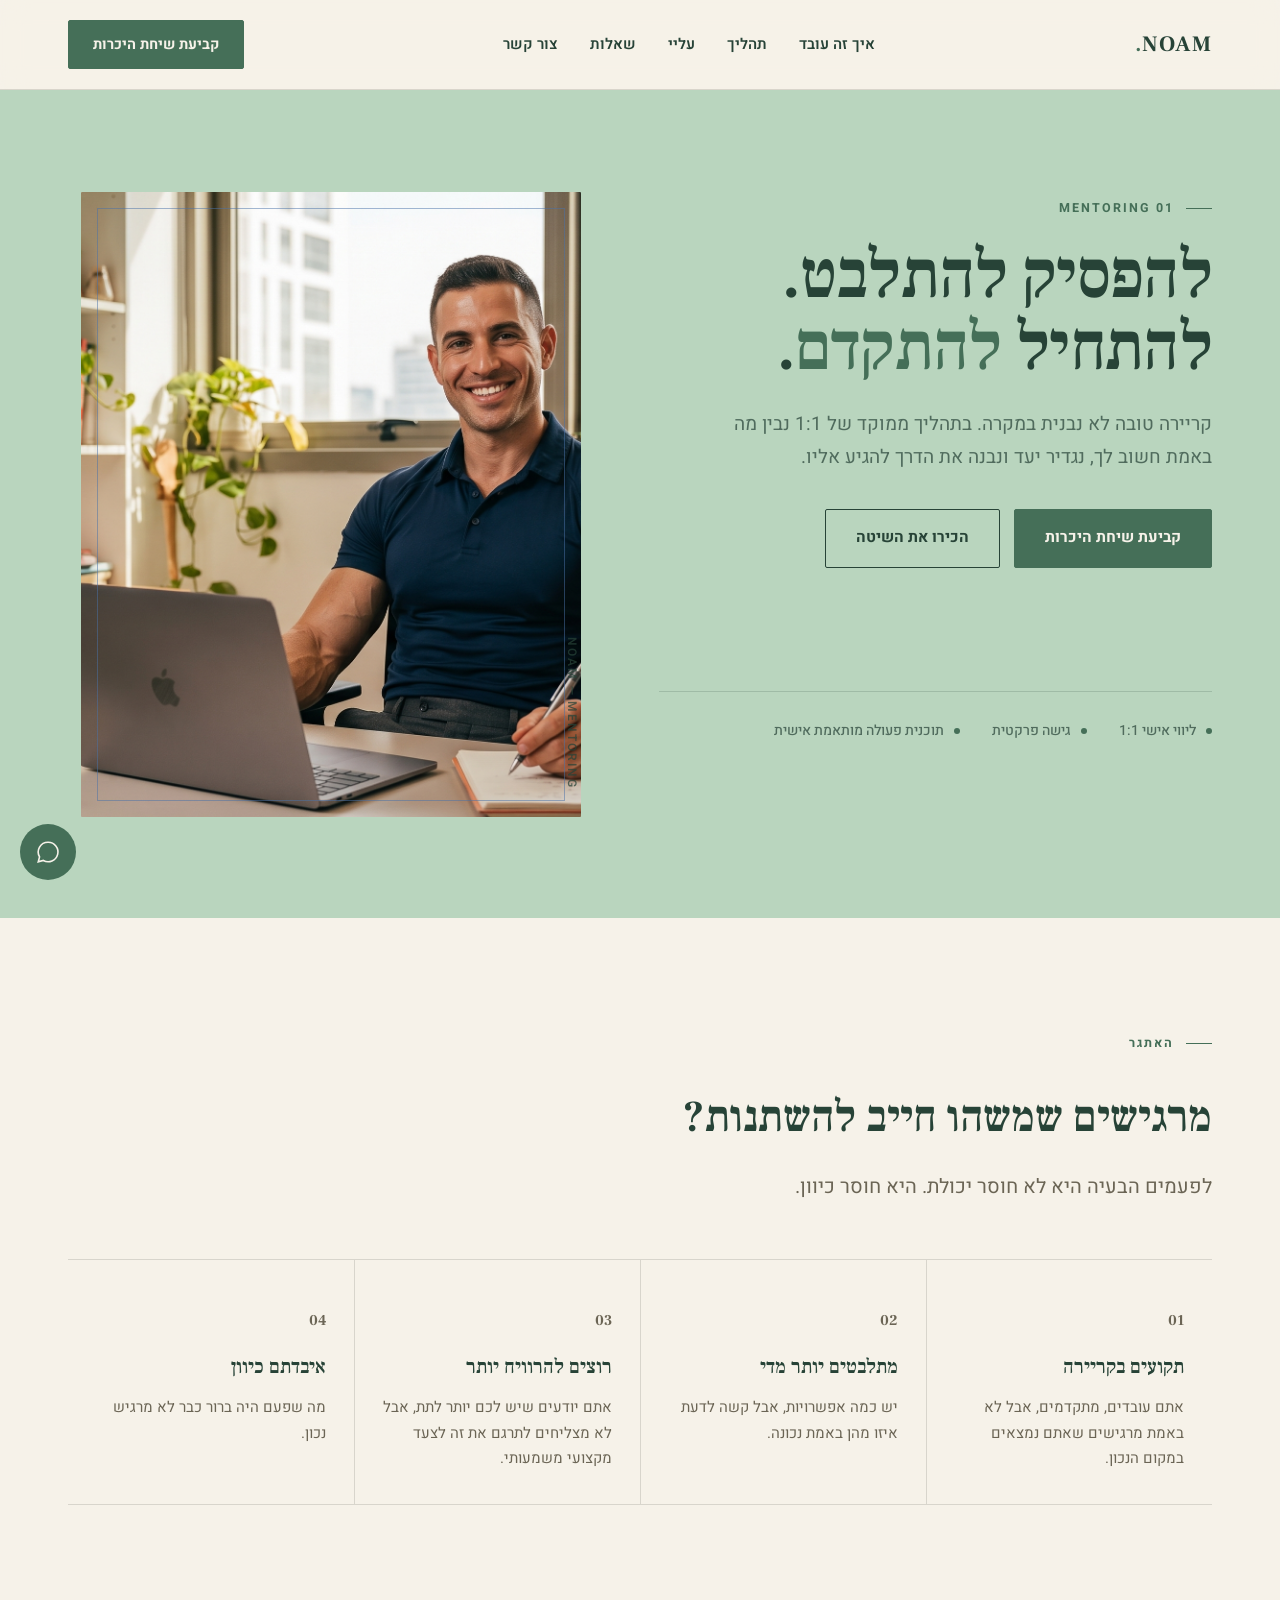
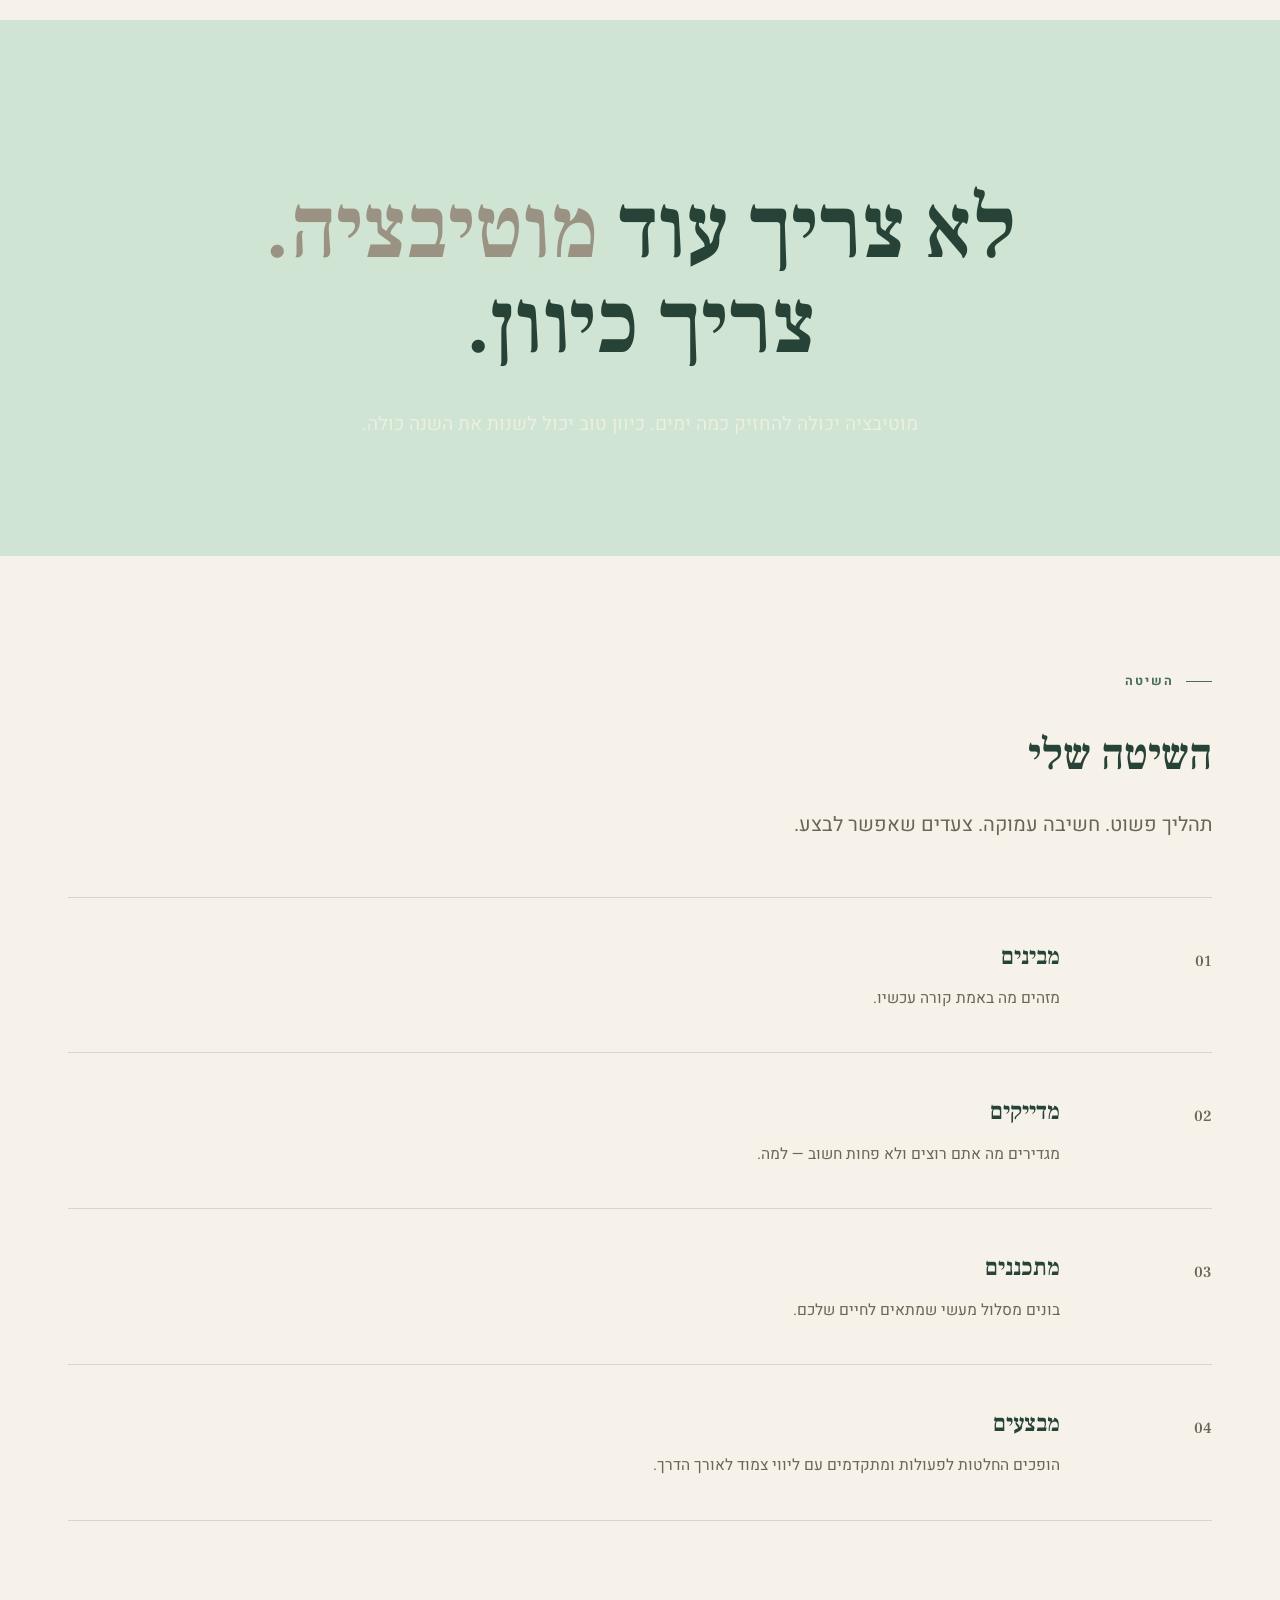
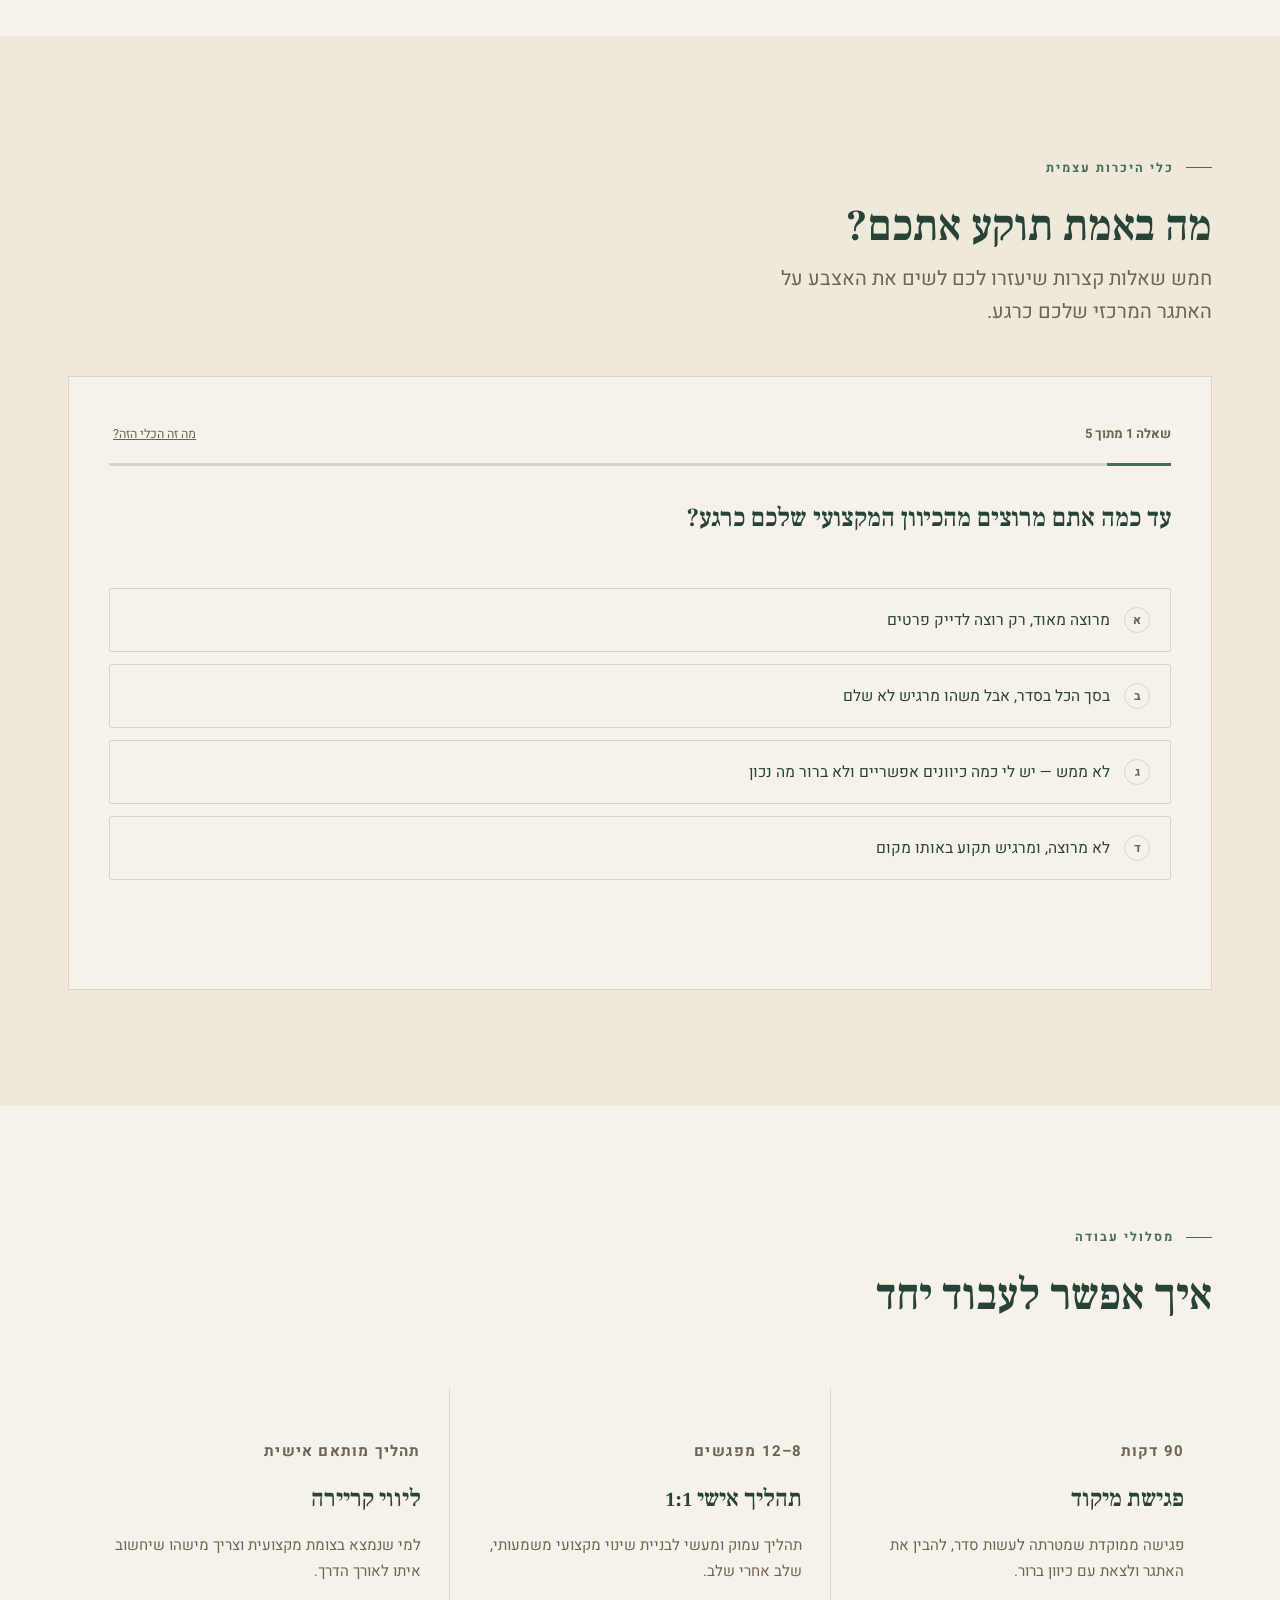
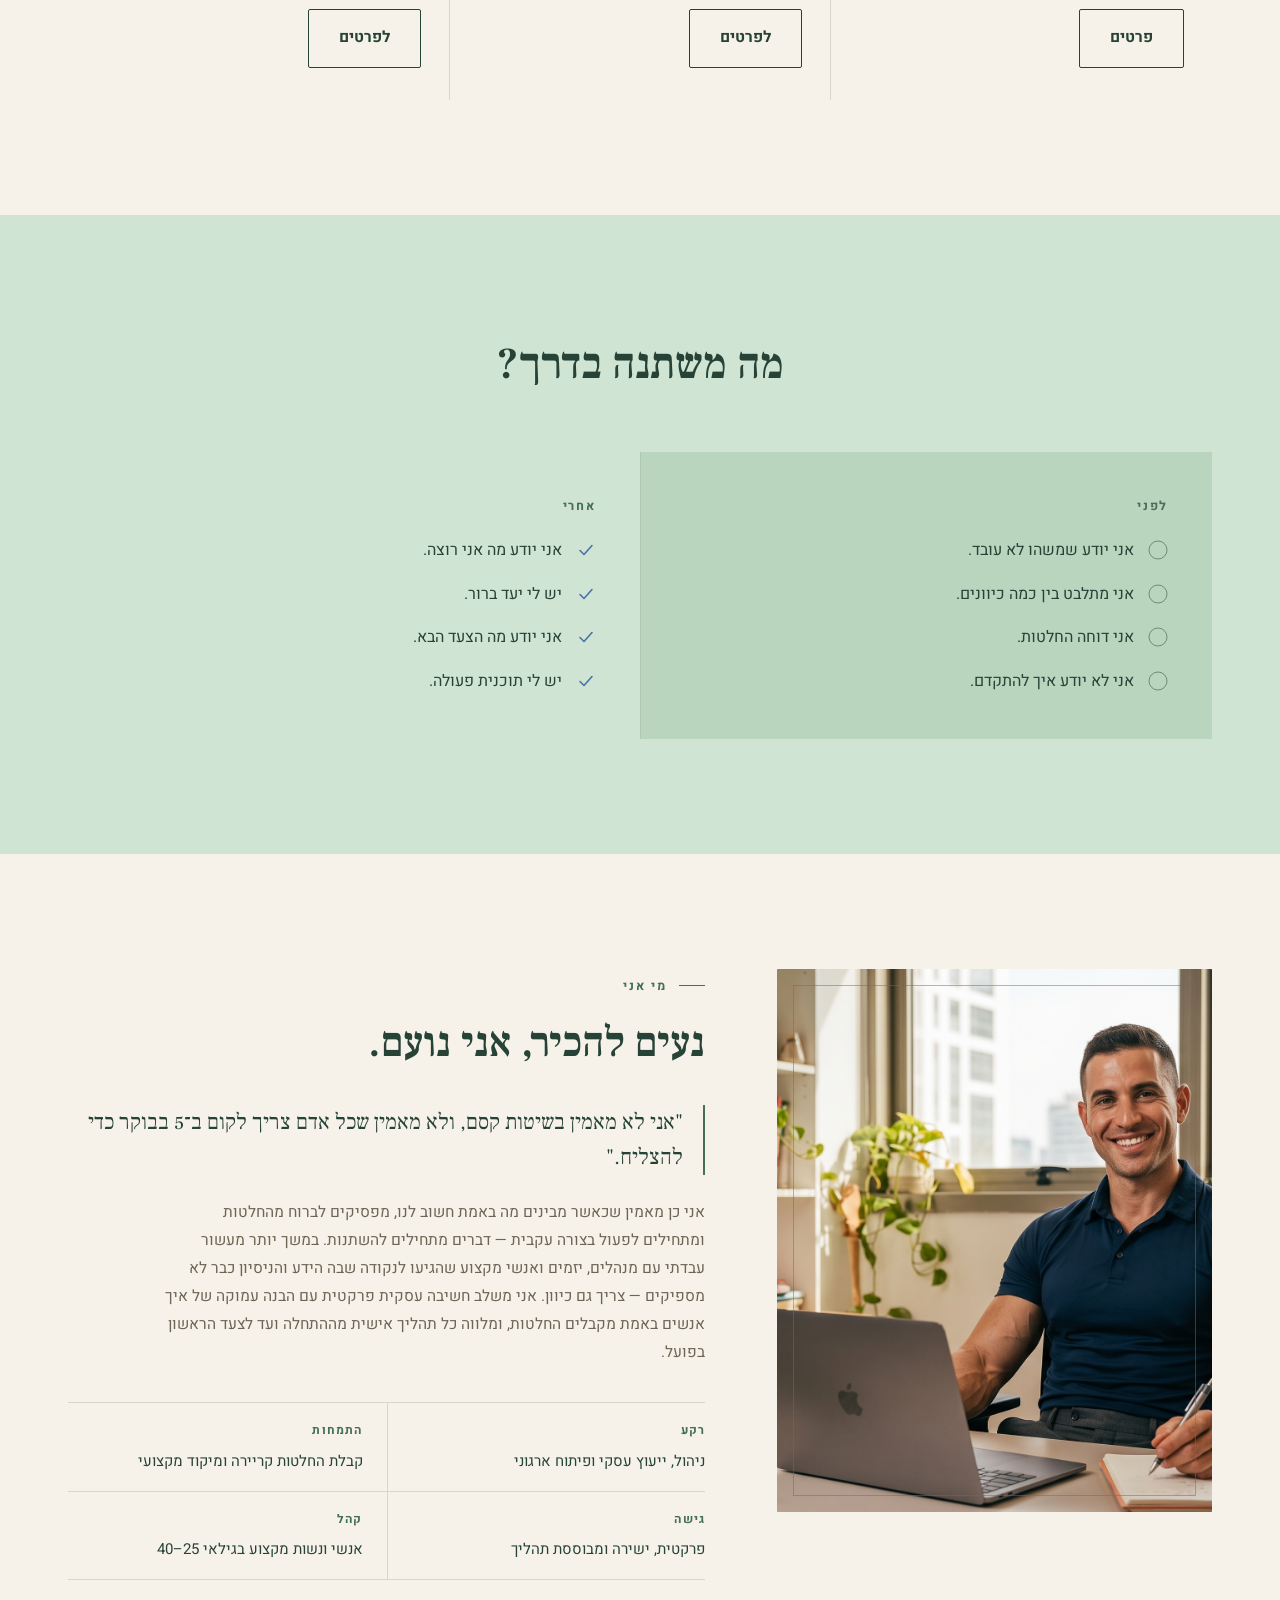
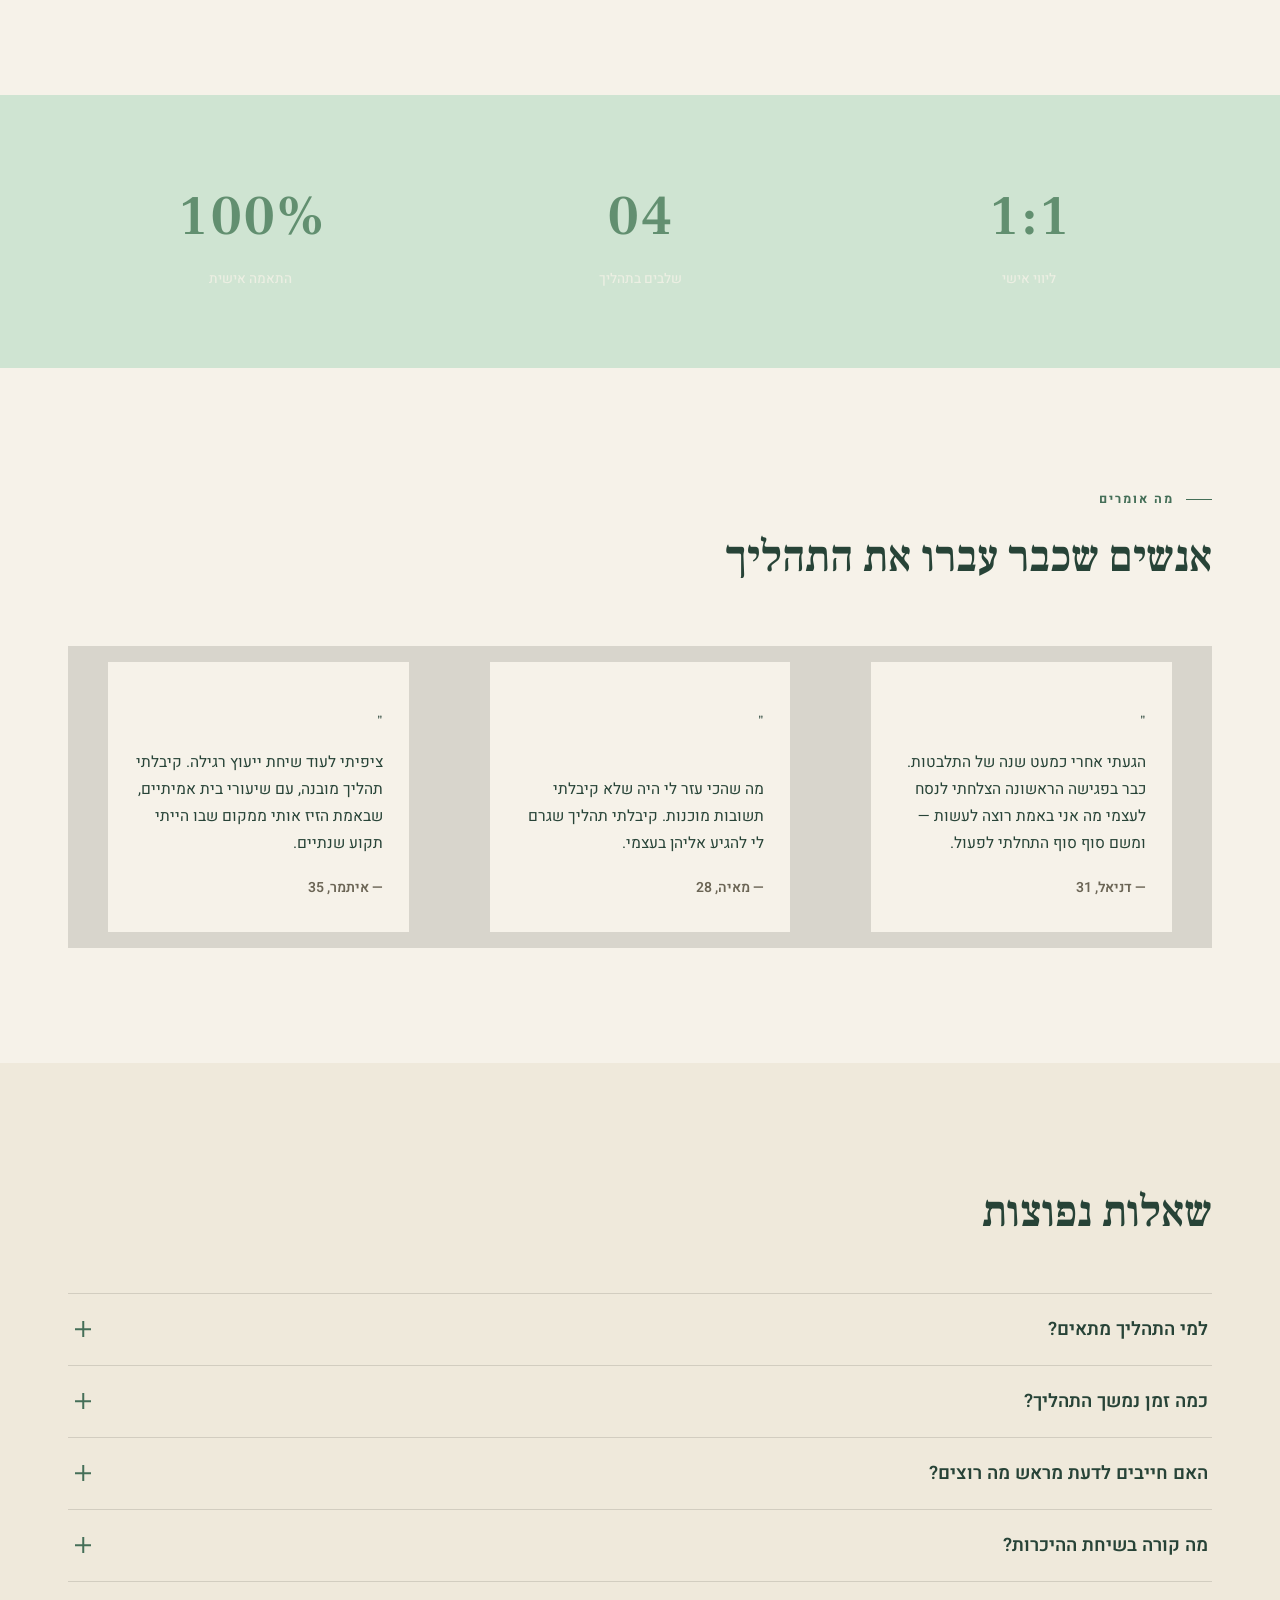
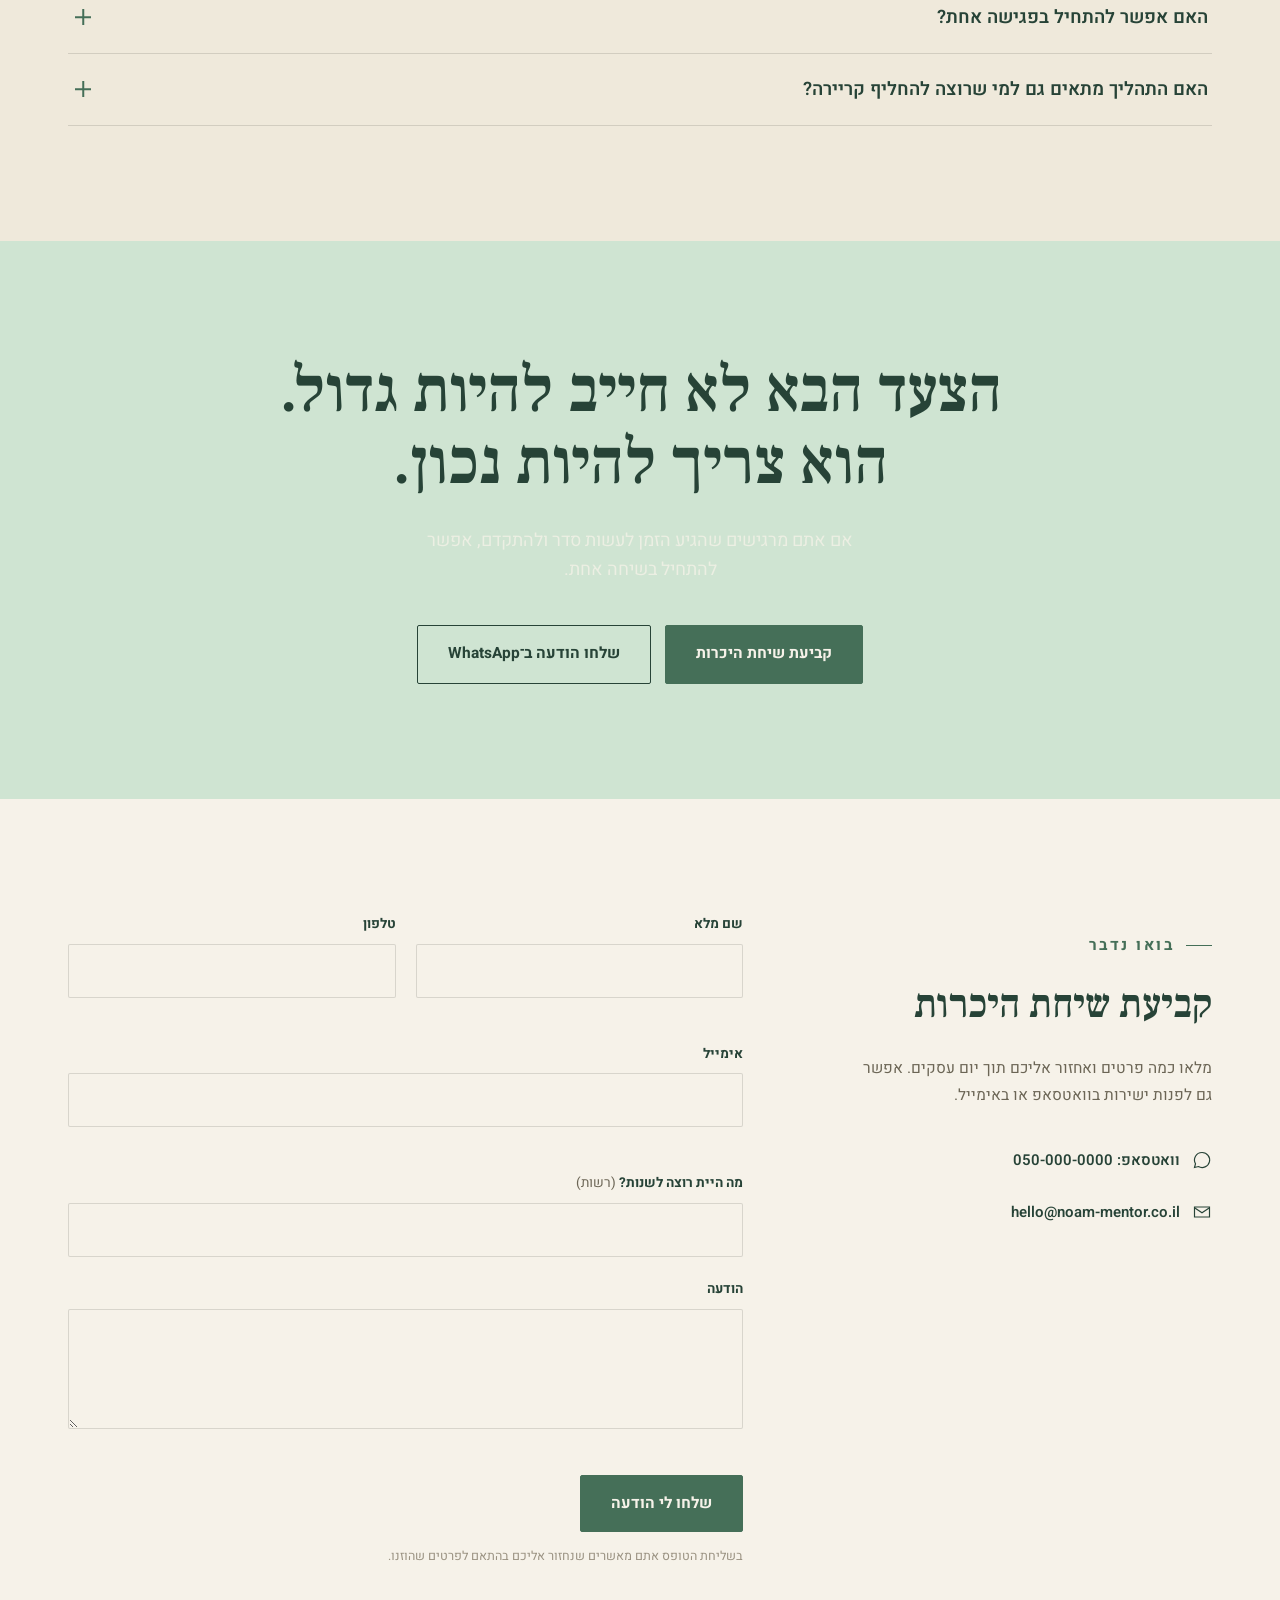
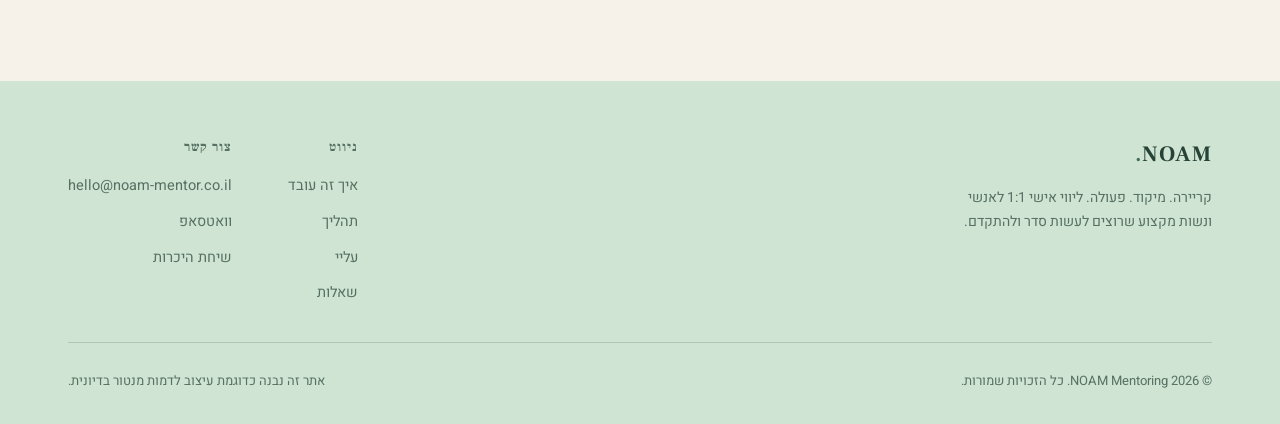
==== index.html @ 509d5e59 "Publish NOAM mentor website" ====
<!DOCTYPE html>
<html lang="he" dir="rtl">
<head>
<meta charset="UTF-8">
<meta name="viewport" content="width=device-width, initial-scale=1.0">
<title>NOAM Career Mentor</title>
<meta name="description" content="ייעוץ וליווי אישי 1:1 לאנשים שרוצים לעשות סדר בקריירה, לקבל החלטות ולהתקדם בכיוון שמתאים להם.">
<meta property="og:title" content="נועם | מנטור לקריירה ולצמיחה אישית">
<meta property="og:description" content="ייעוץ וליווי אישי 1:1 לאנשים שרוצים לעשות סדר בקריירה, לקבל החלטות ולהתקדם בכיוון שמתאים להם.">
<meta property="og:type" content="website">
<meta property="og:locale" content="he_IL">
<link rel="preconnect" href="https://fonts.googleapis.com">
<link rel="preconnect" href="https://fonts.gstatic.com" crossorigin>
<link rel="stylesheet" href="https://fonts.googleapis.com/css2?family=Frank+Ruhl+Libre:wght@400;500;600;700;900&family=Heebo:wght@300;400;500;600;700;800&display=swap">
<script type="application/ld+json">
{"@context":"https://schema.org","@type":"ProfessionalService","name":"NOAM — מנטורינג לקריירה","description":"ליווי אישי 1:1 לקריירה ולצמיחה אישית","areaServed":"IL","priceRange":"$$"}
</script>
<link rel="stylesheet" href="css/styles.css">
</head>
<body>
<a class="skip-link" href="#main">דלגו לתוכן הראשי</a>

<header class="site-header" id="site-header">
  <div class="container site-header__inner">
    <a href="#top" class="logo">NOAM<span>.</span></a>
    <nav class="main-nav" aria-label="ניווט ראשי">
      <ul class="main-nav__links">
        <li><a href="#services">איך זה עובד</a></li>
        <li><a href="#method">תהליך</a></li>
        <li><a href="#about">עליי</a></li>
        <li><a href="#faq">שאלות</a></li>
        <li><a href="#contact">צור קשר</a></li>
      </ul>
    </nav>
    <div class="header-actions">
      <a href="#contact" class="btn btn--primary">קביעת שיחת היכרות</a>
      <button class="menu-toggle" id="menu-toggle" aria-expanded="false" aria-controls="mobile-menu" aria-label="פתיחת תפריט">
        <span></span><span></span><span></span>
      </button>
    </div>
  </div>
</header>

<div class="mobile-menu" id="mobile-menu">
  <nav class="mobile-menu__links" aria-label="ניווט בנייד">
    <a href="#services">איך זה עובד</a>
    <a href="#method">תהליך</a>
    <a href="#about">עליי</a>
    <a href="#faq">שאלות</a>
    <a href="#contact">צור קשר</a>
  </nav>
  <a href="#contact" class="btn btn--primary btn--block">קביעת שיחת היכרות</a>
  <p class="mobile-menu__meta">NOAM — קריירה. מיקוד. פעולה.</p>
</div>

<main id="main">

  <!-- HERO -->
  <section class="hero" id="top">
    <div class="container hero__grid">
      <div class="hero__copy">
        <p class="eyebrow hero__eyebrow">MENTORING 01</p>
        <h1 class="hero__title">להפסיק להתלבט.<br>להתחיל <em>להתקדם</em>.</h1>
        <p class="hero__lede">קריירה טובה לא נבנית במקרה. בתהליך ממוקד של 1:1 נבין מה באמת חשוב לך, נגדיר יעד ונבנה את הדרך להגיע אליו.</p>
        <div class="btn-row hero__ctas">
          <a href="#contact" class="btn btn--primary">קביעת שיחת היכרות</a>
          <a href="#method" class="btn btn--outline">הכירו את השיטה</a>
        </div>
      </div>
      <div class="hero__portrait">
        <div class="portrait">
          <span class="portrait__tag">נועם<br>מנטור לקריירה</span>
          <img class="portrait__mark" src="assets/noam-mentor.jpg" alt="נועם, מנטור לקריירה, יושב במשרד">
          <svg class="portrait__grain" aria-hidden="true">
            <filter id="grain1"><feTurbulence type="fractalNoise" baseFrequency="0.85" numOctaves="2" stitchTiles="stitch"></feTurbulence><feColorMatrix type="saturate" values="0"></feColorMatrix></filter>
            <rect width="100%" height="100%" filter="url(#grain1)" opacity=".06"></rect>
          </svg>
          <div class="portrait__frame" aria-hidden="true"></div>
          <span class="portrait__caption">NOAM — MENTORING</span>
        </div>
      </div>
      <ul class="hero__trust">
        <li>ליווי אישי 1:1</li>
        <li>גישה פרקטית</li>
        <li>תוכנית פעולה מותאמת אישית</li>
      </ul>
    </div>
  </section>

  <!-- PROBLEM -->
  <section class="section paper" aria-labelledby="problem-title">
    <div class="container">
      <div class="reveal problem__head">
        <p class="eyebrow">האתגר</p>
        <h2 class="problem__title" id="problem-title">מרגישים שמשהו חייב להשתנות?</h2>
        <p class="lede">לפעמים הבעיה היא לא חוסר יכולת. היא חוסר כיוון.</p>
      </div>
      <div class="problem__grid">
        <article class="problem__card reveal">
          <p class="problem__num">01</p>
          <h3>תקועים בקריירה</h3>
          <p>אתם עובדים, מתקדמים, אבל לא באמת מרגישים שאתם נמצאים במקום הנכון.</p>
        </article>
        <article class="problem__card reveal">
          <p class="problem__num">02</p>
          <h3>מתלבטים יותר מדי</h3>
          <p>יש כמה אפשרויות, אבל קשה לדעת איזו מהן באמת נכונה.</p>
        </article>
        <article class="problem__card reveal">
          <p class="problem__num">03</p>
          <h3>רוצים להרוויח יותר</h3>
          <p>אתם יודעים שיש לכם יותר לתת, אבל לא מצליחים לתרגם את זה לצעד מקצועי משמעותי.</p>
        </article>
        <article class="problem__card reveal">
          <p class="problem__num">04</p>
          <h3>איבדתם כיוון</h3>
          <p>מה שפעם היה ברור כבר לא מרגיש נכון.</p>
        </article>
      </div>
    </div>
  </section>

  <!-- BIG IDEA -->
  <section class="section ink big-idea" aria-labelledby="big-idea-title">
    <div class="container">
      <p class="eyebrow reveal" style="justify-content:center">התפיסה</p>
      <h2 class="big-idea__title reveal" id="big-idea-title" style="margin-top:20px">לא צריך עוד <span class="dim">מוטיבציה.</span><br>צריך כיוון.</h2>
      <p class="big-idea__body reveal">מוטיבציה יכולה להחזיק כמה ימים. כיוון טוב יכול לשנות את השנה כולה.</p>
    </div>
  </section>

  <!-- METHOD -->
  <section class="section paper" id="method" aria-labelledby="method-title">
    <div class="container">
      <div class="reveal method__head">
        <p class="eyebrow">השיטה</p>
        <h2 class="method__title" id="method-title">השיטה שלי</h2>
        <p class="lede">תהליך פשוט. חשיבה עמוקה. צעדים שאפשר לבצע.</p>
      </div>
      <div class="method__list">
        <div class="method__item reveal">
          <p class="method__num">01</p>
          <div><h3>מבינים</h3><p>מזהים מה באמת קורה עכשיו.</p></div>
        </div>
        <div class="method__item reveal">
          <p class="method__num">02</p>
          <div><h3>מדייקים</h3><p>מגדירים מה אתם רוצים ולא פחות חשוב — למה.</p></div>
        </div>
        <div class="method__item reveal">
          <p class="method__num">03</p>
          <div><h3>מתכננים</h3><p>בונים מסלול מעשי שמתאים לחיים שלכם.</p></div>
        </div>
        <div class="method__item reveal">
          <p class="method__num">04</p>
          <div><h3>מבצעים</h3><p>הופכים החלטות לפעולות ומתקדמים עם ליווי צמוד לאורך הדרך.</p></div>
        </div>
      </div>
    </div>
  </section>

  <!-- DIAGNOSTIC -->
  <section class="section paper-dim diagnostic" aria-labelledby="diag-title">
    <div class="container">
      <div class="reveal">
        <p class="eyebrow">כלי היכרות עצמית</p>
        <h2 class="method__title" id="diag-title" style="margin-top:14px">מה באמת תוקע אתכם?</h2>
        <p class="lede">חמש שאלות קצרות שיעזרו לכם לשים את האצבע על האתגר המרכזי שלכם כרגע.</p>
      </div>

      <div class="diagnostic__panel reveal" id="diag-panel">
        <div id="diag-quiz">
          <div class="diagnostic__top">
            <span class="diagnostic__step-label" id="diag-step-label">שאלה 1 מתוך 5</span>
            <button type="button" class="diagnostic__disclaimer-btn" id="diag-info-btn" aria-expanded="false" aria-controls="diag-info">מה זה הכלי הזה?</button>
          </div>
          <p id="diag-info" class="diagnostic__result-note" style="display:none;margin-top:14px">זהו כלי קליל להתבוננות עצמית שנועד לעורר מחשבה — לא אבחון פסיכולוגי מדעי ולא תחליף לשיחה אישית.</p>
          <div class="diagnostic__track" role="progressbar" aria-valuemin="0" aria-valuemax="100" aria-valuenow="20" id="diag-progress-wrap">
            <div class="diagnostic__progress" id="diag-progress"></div>
          </div>

          <div aria-live="polite">
            <p class="diagnostic__question" id="diag-question">עד כמה אתם מרוצים מהכיוון המקצועי שלכם כרגע?</p>
          </div>
          <div class="diagnostic__options" id="diag-options" role="group" aria-labelledby="diag-question"></div>

          <div class="diagnostic__nav">
            <button type="button" class="diagnostic__back" id="diag-back">→ שאלה קודמת</button>
            <span></span>
          </div>
        </div>

        <div class="diagnostic__result" id="diag-result">
          <p class="eyebrow diagnostic__result-eyebrow">התוצאה שלכם</p>
          <h3 class="diagnostic__result-title" id="diag-result-title">האתגר המרכזי שלכם: חוסר מיקוד</h3>
          <p class="diagnostic__result-body" id="diag-result-body">מהתשובות שלכם נראה שהבעיה אינה חוסר מוטיבציה, אלא קושי להפוך רצונות לכיוון ברור.</p>
          <p class="diagnostic__result-note">זהו כלי קליל להתבוננות עצמית ולא אבחון פסיכולוגי מדעי. לתמונה מדויקת יותר — שיחת היכרות אישית תמיד עוזרת יותר מכל שאלון.</p>
          <p class="diagnostic__result-prompt">רוצים להבין מה הצעד הבא?</p>
          <div class="diagnostic__result-actions">
            <a href="#contact" class="btn btn--primary">קביעת שיחת היכרות</a>
            <button type="button" class="diagnostic__restart" id="diag-restart">להתחיל את השאלון מחדש</button>
          </div>
        </div>
      </div>
    </div>
  </section>

  <!-- SERVICES -->
  <section class="section paper" id="services" aria-labelledby="services-title">
    <div class="container">
      <div class="reveal">
        <p class="eyebrow">מסלולי עבודה</p>
        <h2 class="method__title" id="services-title" style="margin-top:14px">איך אפשר לעבוד יחד</h2>
      </div>
      <div class="services__grid reveal">
        <div class="service-card">
          <p class="service-card__duration">90 דקות</p>
          <h3>פגישת מיקוד</h3>
          <p>פגישה ממוקדת שמטרתה לעשות סדר, להבין את האתגר ולצאת עם כיוון ברור.</p>
          <a href="#contact" class="btn btn--outline">פרטים</a>
        </div>
        <div class="service-card">
          <p class="service-card__duration">8–12 מפגשים</p>
          <h3>תהליך אישי 1:1</h3>
          <p>תהליך עמוק ומעשי לבניית שינוי מקצועי משמעותי, שלב אחרי שלב.</p>
          <a href="#contact" class="btn btn--outline">לפרטים</a>
        </div>
        <div class="service-card">
          <p class="service-card__duration">תהליך מותאם אישית</p>
          <h3>ליווי קריירה</h3>
          <p>למי שנמצא בצומת מקצועית וצריך מישהו שיחשוב איתו לאורך הדרך.</p>
          <a href="#contact" class="btn btn--outline">לפרטים</a>
        </div>
      </div>
    </div>
  </section>

  <!-- BEFORE / AFTER -->
  <section class="section ink" aria-labelledby="compare-title">
    <div class="container">
      <h2 class="compare__title reveal" id="compare-title">מה משתנה בדרך?</h2>
      <div class="compare__grid reveal">
        <div class="compare__col compare__col--before">
          <p class="compare__label">לפני</p>
          <ul class="compare__list">
            <li><svg class="compare__icon" viewBox="0 0 20 20" aria-hidden="true"><circle cx="10" cy="10" r="9" stroke="currentColor" stroke-opacity=".5" fill="none"></circle></svg>אני יודע שמשהו לא עובד.</li>
            <li><svg class="compare__icon" viewBox="0 0 20 20" aria-hidden="true"><circle cx="10" cy="10" r="9" stroke="currentColor" stroke-opacity=".5" fill="none"></circle></svg>אני מתלבט בין כמה כיוונים.</li>
            <li><svg class="compare__icon" viewBox="0 0 20 20" aria-hidden="true"><circle cx="10" cy="10" r="9" stroke="currentColor" stroke-opacity=".5" fill="none"></circle></svg>אני דוחה החלטות.</li>
            <li><svg class="compare__icon" viewBox="0 0 20 20" aria-hidden="true"><circle cx="10" cy="10" r="9" stroke="currentColor" stroke-opacity=".5" fill="none"></circle></svg>אני לא יודע איך להתקדם.</li>
          </ul>
        </div>
        <div class="compare__col compare__col--after">
          <p class="compare__label">אחרי</p>
          <ul class="compare__list">
            <li><svg class="compare__icon" viewBox="0 0 20 20" aria-hidden="true"><path d="M4 10.5l4 4 8-9" stroke="#4a72a8" stroke-width="1.6" fill="none" stroke-linecap="round" stroke-linejoin="round"></path></svg>אני יודע מה אני רוצה.</li>
            <li><svg class="compare__icon" viewBox="0 0 20 20" aria-hidden="true"><path d="M4 10.5l4 4 8-9" stroke="#4a72a8" stroke-width="1.6" fill="none" stroke-linecap="round" stroke-linejoin="round"></path></svg>יש לי יעד ברור.</li>
            <li><svg class="compare__icon" viewBox="0 0 20 20" aria-hidden="true"><path d="M4 10.5l4 4 8-9" stroke="#4a72a8" stroke-width="1.6" fill="none" stroke-linecap="round" stroke-linejoin="round"></path></svg>אני יודע מה הצעד הבא.</li>
            <li><svg class="compare__icon" viewBox="0 0 20 20" aria-hidden="true"><path d="M4 10.5l4 4 8-9" stroke="#4a72a8" stroke-width="1.6" fill="none" stroke-linecap="round" stroke-linejoin="round"></path></svg>יש לי תוכנית פעולה.</li>
          </ul>
        </div>
      </div>
    </div>
  </section>

  <!-- ABOUT -->
  <section class="section paper" id="about" aria-labelledby="about-title">
    <div class="container about__grid">
      <div class="about__portrait reveal">
        <div class="portrait">
          <span class="portrait__tag">נועם<br>מייסד NOAM</span>
          <img class="portrait__mark" src="assets/noam-mentor.jpg" alt="נועם, מנטור לקריירה, יושב במשרד">
          <svg class="portrait__grain" aria-hidden="true">
            <filter id="grain2"><feTurbulence type="fractalNoise" baseFrequency="0.85" numOctaves="2" stitchTiles="stitch"></feTurbulence><feColorMatrix type="saturate" values="0"></feColorMatrix></filter>
            <rect width="100%" height="100%" filter="url(#grain2)" opacity=".06"></rect>
          </svg>
          <div class="portrait__frame" aria-hidden="true"></div>
        </div>
      </div>
      <div class="about__content reveal">
        <p class="eyebrow">מי אני</p>
        <h2 class="about__title" id="about-title">נעים להכיר, אני נועם.</h2>
        <p class="about__quote">"אני לא מאמין בשיטות קסם, ולא מאמין שכל אדם צריך לקום ב־5 בבוקר כדי להצליח."</p>
        <p class="about__text">אני כן מאמין שכאשר מבינים מה באמת חשוב לנו, מפסיקים לברוח מהחלטות ומתחילים לפעול בצורה עקבית — דברים מתחילים להשתנות. במשך יותר מעשור עבדתי עם מנהלים, יזמים ואנשי מקצוע שהגיעו לנקודה שבה הידע והניסיון כבר לא מספיקים — צריך גם כיוון. אני משלב חשיבה עסקית פרקטית עם הבנה עמוקה של איך אנשים באמת מקבלים החלטות, ומלווה כל תהליך אישית מההתחלה ועד לצעד הראשון בפועל.</p>
        <div class="about__facts">
          <div class="about__fact"><p class="about__fact-label">רקע</p><p class="about__fact-value">ניהול, ייעוץ עסקי ופיתוח ארגוני</p></div>
          <div class="about__fact"><p class="about__fact-label">התמחות</p><p class="about__fact-value">קבלת החלטות קריירה ומיקוד מקצועי</p></div>
          <div class="about__fact"><p class="about__fact-label">גישה</p><p class="about__fact-value">פרקטית, ישירה ומבוססת תהליך</p></div>
          <div class="about__fact"><p class="about__fact-label">קהל</p><p class="about__fact-value">אנשי ונשות מקצוע בגילאי 25–40</p></div>
        </div>
      </div>
    </div>
  </section>

  <!-- TRUST -->
  <section class="section ink section--tight" aria-label="נתוני אמון">
    <div class="container">
      <div class="trust__grid reveal">
        <div><p class="trust__num">1:1</p><p class="trust__label">ליווי אישי</p></div>
        <div><p class="trust__num">04</p><p class="trust__label">שלבים בתהליך</p></div>
        <div><p class="trust__num">100%</p><p class="trust__label">התאמה אישית</p></div>
      </div>
    </div>
  </section>

  <!-- TESTIMONIALS -->
  <section class="section paper" aria-labelledby="testi-title">
    <div class="container">
      <div class="reveal">
        <p class="eyebrow">מה אומרים</p>
        <h2 class="method__title" id="testi-title" style="margin-top:14px">אנשים שכבר עברו את התהליך</h2>
      </div>
      <div class="testimonials__grid reveal">
        <figure class="testimonial">
          <p class="testimonial__mark" aria-hidden="true">"</p>
          <p>הגעתי אחרי כמעט שנה של התלבטות. כבר בפגישה הראשונה הצלחתי לנסח לעצמי מה אני באמת רוצה לעשות — ומשם סוף סוף התחלתי לפעול.</p>
          <footer>— דניאל, 31</footer>
        </figure>
        <figure class="testimonial">
          <p class="testimonial__mark" aria-hidden="true">"</p>
          <p>מה שהכי עזר לי היה שלא קיבלתי תשובות מוכנות. קיבלתי תהליך שגרם לי להגיע אליהן בעצמי.</p>
          <footer>— מאיה, 28</footer>
        </figure>
        <figure class="testimonial">
          <p class="testimonial__mark" aria-hidden="true">"</p>
          <p>ציפיתי לעוד שיחת ייעוץ רגילה. קיבלתי תהליך מובנה, עם שיעורי בית אמיתיים, שבאמת הזיז אותי ממקום שבו הייתי תקוע שנתיים.</p>
          <footer>— איתמר, 35</footer>
        </figure>
      </div>
    </div>
  </section>

  <!-- FAQ -->
  <section class="section paper-dim" id="faq" aria-labelledby="faq-title">
    <div class="container">
      <h2 class="faq__title reveal" id="faq-title">שאלות נפוצות</h2>
      <div class="faq__list reveal" id="faq-list">
        <div class="faq__item">
          <h3><button class="faq__q" id="faq-q1" aria-expanded="false" aria-controls="faq-a1">למי התהליך מתאים?<span class="faq__plus" aria-hidden="true"></span></button></h3>
          <div class="faq__a" id="faq-a1" role="region" aria-labelledby="faq-q1"><div class="faq__a-inner"><p>לאנשי ונשות מקצוע בגילאי 25–40 בערך, שמרגישים תקועים או מתלבטים לגבי הכיוון המקצועי שלהם ורוצים תהליך מעשי — לא רק שיחה נעימה.</p></div></div>
        </div>
        <div class="faq__item">
          <h3><button class="faq__q" id="faq-q2" aria-expanded="false" aria-controls="faq-a2">כמה זמן נמשך התהליך?<span class="faq__plus" aria-hidden="true"></span></button></h3>
          <div class="faq__a" id="faq-a2" role="region" aria-labelledby="faq-q2"><div class="faq__a-inner"><p>תלוי במטרה. אפשר להתחיל בפגישת מיקוד אחת, ואפשר לעבור לתהליך מלא של 8–12 מפגשים. נגדיר יחד את המסגרת שמתאימה לכם בשיחת ההיכרות.</p></div></div>
        </div>
        <div class="faq__item">
          <h3><button class="faq__q" id="faq-q3" aria-expanded="false" aria-controls="faq-a3">האם חייבים לדעת מראש מה רוצים?<span class="faq__plus" aria-hidden="true"></span></button></h3>
          <div class="faq__a" id="faq-a3" role="region" aria-labelledby="faq-q3"><div class="faq__a-inner"><p>לא. הרבה אנשים מגיעים בדיוק כי הם לא יודעים. חלק מרכזי מהתהליך הוא להבהיר את זה יחד, בצורה מובנית.</p></div></div>
        </div>
        <div class="faq__item">
          <h3><button class="faq__q" id="faq-q4" aria-expanded="false" aria-controls="faq-a4">מה קורה בשיחת ההיכרות?<span class="faq__plus" aria-hidden="true"></span></button></h3>
          <div class="faq__a" id="faq-a4" role="region" aria-labelledby="faq-q4"><div class="faq__a-inner"><p>שיחה קצרה וממוקדת שבה נבין יחד מה המצב שלכם כרגע, מה אתם מחפשים, ואם וכיצד אפשר לעזור. בלי מכירה ובלי התחייבות.</p></div></div>
        </div>
        <div class="faq__item">
          <h3><button class="faq__q" id="faq-q5" aria-expanded="false" aria-controls="faq-a5">האם אפשר להתחיל בפגישה אחת?<span class="faq__plus" aria-hidden="true"></span></button></h3>
          <div class="faq__a" id="faq-a5" role="region" aria-labelledby="faq-q5"><div class="faq__a-inner"><p>בהחלט. פגישת המיקוד של 90 דקות בנויה כך שתצאו ממנה עם ערך ברור, גם אם תבחרו לעצור שם.</p></div></div>
        </div>
        <div class="faq__item">
          <h3><button class="faq__q" id="faq-q6" aria-expanded="false" aria-controls="faq-a6">האם התהליך מתאים גם למי שרוצה להחליף קריירה?<span class="faq__plus" aria-hidden="true"></span></button></h3>
          <div class="faq__a" id="faq-a6" role="region" aria-labelledby="faq-q6"><div class="faq__a-inner"><p>כן. חלק גדול מהתהליכים שאני מלווה עוסקים בדיוק בשאלה הזו — מה נכון לעזוב, מה נכון לבנות, ואיך עושים את זה בצורה אחראית.</p></div></div>
        </div>
      </div>
    </div>
  </section>

  <!-- FINAL CTA -->
  <section class="section ink final-cta" aria-labelledby="final-cta-title">
    <div class="container">
      <h2 class="final-cta__title reveal" id="final-cta-title">הצעד הבא לא חייב להיות גדול.<br>הוא צריך להיות נכון.</h2>
      <p class="final-cta__body reveal">אם אתם מרגישים שהגיע הזמן לעשות סדר ולהתקדם, אפשר להתחיל בשיחה אחת.</p>
      <div class="btn-row reveal">
        <a href="#contact" class="btn btn--primary">קביעת שיחת היכרות</a>
        <a href="https://wa.me/972500000000" target="_blank" rel="noopener" class="btn btn--outline">שלחו הודעה ב־WhatsApp</a>
      </div>
    </div>
  </section>

  <!-- CONTACT -->
  <section class="section paper" id="contact" aria-labelledby="contact-title">
    <div class="container contact__grid">
      <div class="contact__info reveal">
        <p class="eyebrow">בואו נדבר</p>
        <h2 class="contact__title" id="contact-title">קביעת שיחת היכרות</h2>
        <p>מלאו כמה פרטים ואחזור אליכם תוך יום עסקים. אפשר גם לפנות ישירות בוואטסאפ או באימייל.</p>
        <div class="contact__channels">
          <a class="contact__channel" href="https://wa.me/972500000000" target="_blank" rel="noopener">
            <svg width="20" height="20" viewBox="0 0 24 24" aria-hidden="true" fill="none"><path d="M12 3a9 9 0 00-7.8 13.5L3 21l4.7-1.2A9 9 0 1012 3z" stroke="currentColor" stroke-width="1.4"></path></svg>
            וואטסאפ: 050-000-0000
          </a>
          <a class="contact__channel" href="mailto:hello@noam-mentor.co.il">
            <svg width="20" height="20" viewBox="0 0 24 24" aria-hidden="true" fill="none"><path d="M3 6h18v12H3z" stroke="currentColor" stroke-width="1.4"></path><path d="M3 7l9 6 9-6" stroke="currentColor" stroke-width="1.4"></path></svg>
            hello@noam-mentor.co.il
          </a>
        </div>
      </div>
      <div class="contact__form reveal" id="contact-form-wrap">
        <form id="contact-form" novalidate>
          <div class="field-row">
            <div class="field">
              <label for="f-name">שם מלא</label>
              <input type="text" id="f-name" name="name" required autocomplete="name">
              <span class="contact__error" id="err-name"></span>
            </div>
            <div class="field">
              <label for="f-phone">טלפון</label>
              <input type="tel" id="f-phone" name="phone" required autocomplete="tel" inputmode="tel">
              <span class="contact__error" id="err-phone"></span>
            </div>
          </div>
          <div class="field">
            <label for="f-email">אימייל</label>
            <input type="email" id="f-email" name="email" required autocomplete="email">
            <span class="contact__error" id="err-email"></span>
          </div>
          <div class="field">
            <label for="f-change">מה היית רוצה לשנות? <span class="opt">(רשות)</span></label>
            <input type="text" id="f-change" name="change" autocomplete="off">
          </div>
          <div class="field">
            <label for="f-message">הודעה</label>
            <textarea id="f-message" name="message" required></textarea>
            <span class="contact__error" id="err-message"></span>
          </div>
          <button type="submit" class="btn btn--primary btn--block">שלחו לי הודעה</button>
          <p class="contact__note">בשליחת הטופס אתם מאשרים שנחזור אליכם בהתאם לפרטים שהוזנו.</p>
        </form>
        <div class="contact__success" id="contact-success" role="status" tabindex="-1">
          <h3>קיבלתי. אחזור אליכם בהקדם.</h3>
          <p>תודה שפניתם — בדרך כלל אני חוזר תוך יום עסקים אחד.</p>
        </div>
      </div>
    </div>
  </section>

</main>

<footer class="site-footer ink">
  <div class="container">
    <div class="footer__top">
      <div class="footer__brand">
        <a href="#top" class="logo">NOAM<span>.</span></a>
        <p>קריירה. מיקוד. פעולה. ליווי אישי 1:1 לאנשי ונשות מקצוע שרוצים לעשות סדר ולהתקדם.</p>
      </div>
      <div class="footer__cols">
        <div class="footer__col">
          <h4>ניווט</h4>
          <ul>
            <li><a href="#services">איך זה עובד</a></li>
            <li><a href="#method">תהליך</a></li>
            <li><a href="#about">עליי</a></li>
            <li><a href="#faq">שאלות</a></li>
          </ul>
        </div>
        <div class="footer__col">
          <h4>צור קשר</h4>
          <ul>
            <li><a href="mailto:hello@noam-mentor.co.il">hello@noam-mentor.co.il</a></li>
            <li><a href="https://wa.me/972500000000" target="_blank" rel="noopener">וואטסאפ</a></li>
            <li><a href="#contact">שיחת היכרות</a></li>
          </ul>
        </div>
      </div>
    </div>
    <div class="footer__bottom">
      <p>© 2026 NOAM Mentoring. כל הזכויות שמורות.</p>
      <p>אתר זה נבנה כדוגמת עיצוב לדמות מנטור בדיונית.</p>
    </div>
  </div>
</footer>

<a href="https://wa.me/972500000000" target="_blank" rel="noopener" class="wa-float" aria-label="שליחת הודעה בוואטסאפ">
  <svg width="26" height="26" viewBox="0 0 24 24" aria-hidden="true" fill="none"><path d="M12 3a9 9 0 00-7.8 13.5L3 21l4.7-1.2A9 9 0 1012 3z" stroke="currentColor" stroke-width="1.5"></path></svg>
</a>
<script src="js/script.js" defer></script>
</body>
</html>
---- css/styles.css ----
/* ============ TOKENS ============ */
  :root{
    --ink:#274337;
    --ink-soft:#365747;
    --paper:#f6f2e9;
    --paper-dim:#efe9db;
    --cobalt:#456f58;
    --cobalt-bright:#628f70;
    --stone:#9a9282;
    --stone-dark:#6b6555;
    --line-on-paper: rgba(22,21,15,.13);
    --line-on-ink: rgba(39,67,55,.18);
    --paper-70: rgba(246,242,233,.72);
    --ink-70: rgba(39,67,55,.72);
    --shadow-ink: 0 24px 60px -30px rgba(39,67,55,.28);
    --ease: cubic-bezier(.22,.61,.36,1);
    --dur-s: 220ms;
    --dur-m: 380ms;
    --dur-l: 620ms;
    --radius-s: 2px;
    --font-display: 'Frank Ruhl Libre', 'Noto Serif Hebrew', Georgia, serif;
    --font-body: 'Heebo', 'Noto Sans Hebrew', Arial, sans-serif;
    color-scheme: light;
  }
  @media (prefers-reduced-motion: reduce){
    :root{ --dur-s:1ms; --dur-m:1ms; --dur-l:1ms; }
    html{ scroll-behavior:auto !important; }
  }

  *,*::before,*::after{ box-sizing:border-box; }
  html{ scroll-behavior:smooth; -webkit-text-size-adjust:100%; direction:rtl; }
  body{
    margin:0;
    background:var(--paper);
    color:var(--ink);
    font-family:var(--font-body);
    font-size:16px;
    line-height:1.6;
    -webkit-font-smoothing:antialiased;
    text-rendering:optimizeLegibility;
    overflow-x:hidden;
    direction:rtl;
    text-align:right;
  }
  img,svg{ max-width:100%; display:block; }
  a{ color:inherit; }
  button{ font-family:inherit; }
  ul{ margin:0; padding:0; list-style:none; }
  h1,h2,h3,h4,p{ margin:0; }
  h1,h2,h3,h4{ font-family:var(--font-display); font-weight:600; text-wrap:balance; }

  :focus-visible{ outline:2px solid var(--cobalt); outline-offset:3px; border-radius:1px; }
  .ink :focus-visible{ outline-color: var(--paper); }

  .visually-hidden{
    position:absolute; width:1px; height:1px; padding:0; margin:-1px;
    overflow:hidden; clip:rect(0,0,0,0); white-space:nowrap; border:0;
  }
  .skip-link{
    position:fixed; inset-inline-start:12px; top:-60px; z-index:200;
    background:var(--ink); color:var(--paper); padding:12px 20px;
    border-radius:var(--radius-s); transition: top var(--dur-s) var(--ease);
    font-size:14px; font-weight:600;
  }
  .skip-link:focus{ top:12px; }

  /* ============ LAYOUT PRIMITIVES ============ */
  .container{ width:100%; max-width:1240px; margin-inline:auto; padding-inline:20px; }
  @media (min-width:640px){ .container{ padding-inline:32px; } }
  @media (min-width:1024px){ .container{ padding-inline:48px; } }
  @media (min-width:1440px){ .container{ padding-inline:64px; } }

  .section{ padding-block:clamp(64px, 9vw, 128px); position:relative; }
  .section--tight{ padding-block:clamp(48px, 6vw, 88px); }
  .ink{ background:#cfe4d2; color:var(--ink); }
  .paper{ background:var(--paper); color:var(--ink); }
  .paper-dim{ background:var(--paper-dim); color:var(--ink); }

  .hairline{ border:0; border-top:1px solid var(--line-on-paper); }
  .ink .hairline{ border-top-color:var(--line-on-ink); }

  .eyebrow{
    display:inline-flex; align-items:center; gap:12px;
    font-size:12.5px; font-weight:700; letter-spacing:.16em; text-transform:uppercase;
    color:var(--cobalt-bright);
  }
  .paper .eyebrow, .paper-dim .eyebrow{ color:var(--cobalt); }
  .eyebrow::before{ content:''; width:26px; height:1px; background:currentColor; flex:none; }

  .lede{ font-size:clamp(17px,1.9vw,20px); line-height:1.65; color:var(--stone-dark); max-width:42ch; }
  .ink .lede{ color:var(--ink-70); }

  /* Buttons */
  .btn{
    display:inline-flex; align-items:center; justify-content:center; gap:10px;
    font-family:var(--font-body); font-weight:700; font-size:15.5px;
    padding:16px 30px; border-radius:2px; border:1px solid transparent;
    cursor:pointer; text-decoration:none; white-space:normal; text-align:center;
    transition: background var(--dur-s) var(--ease), color var(--dur-s) var(--ease), border-color var(--dur-s) var(--ease), transform var(--dur-s) var(--ease);
    min-height:52px; max-width:100%;
  }
  .btn:active{ transform:translateY(1px); }
  .btn--primary{ background:var(--cobalt); color:var(--paper); border-color:var(--cobalt); }
  .btn--primary:hover{ background:var(--cobalt-bright); border-color:var(--cobalt-bright); }
  .btn--outline{ background:transparent; color:var(--ink); border-color:var(--ink); }
  .btn--outline:hover{ background:var(--ink); color:var(--paper); }
  .ink .btn--outline{ color:var(--ink); border-color:var(--ink); }
  .ink .btn--outline:hover{ background:var(--ink); color:var(--paper); }
  .btn--ghost{ background:transparent; color:var(--cobalt-bright); padding-inline:4px; min-height:auto; }
  .ink .btn--ghost{ color:var(--ink); }
  .btn--ghost::after{ content:'←'; transition:transform var(--dur-s) var(--ease); }
  .btn--ghost:hover::after{ transform:translateX(-4px); }
  .btn--block{ width:100%; }
  @media (min-width:640px){ .btn--block{ width:auto; } }

  .btn-row{ display:flex; flex-wrap:wrap; gap:14px; align-items:center; }

  /* ============ HEADER ============ */
  .site-header{
    position:sticky; top:0; z-index:100;
    background:var(--paper-70); backdrop-filter:blur(14px) saturate(1.4);
    -webkit-backdrop-filter:blur(14px) saturate(1.4);
    border-bottom:1px solid var(--line-on-paper);
    transition: padding var(--dur-m) var(--ease);
  }
  .site-header__inner{
    display:flex; align-items:center; justify-content:space-between;
    padding-block:20px; transition: padding var(--dur-m) var(--ease);
  }
  .site-header.is-compact .site-header__inner{ padding-block:12px; }
  .logo{
    font-family:var(--font-display); font-weight:700; font-size:22px;
    letter-spacing:.04em; text-decoration:none; color:var(--ink);
  }
  .logo span{ color:var(--cobalt); }
  .main-nav{ display:none; }
  @media (min-width:1024px){
    .main-nav{ display:flex; align-items:center; gap:40px; }
    .main-nav__links{ display:flex; gap:32px; }
    .main-nav__links a{
      text-decoration:none; font-size:15px; font-weight:600; color:var(--ink);
      position:relative; padding-block:4px;
    }
    .main-nav__links a::after{
      content:''; position:absolute; inset-inline-start:0; bottom:0; height:1px; width:0;
      background:var(--cobalt); transition:width var(--dur-s) var(--ease);
    }
    .main-nav__links a:hover::after, .main-nav__links a:focus-visible::after{ width:100%; }
  }
  .header-actions{ display:flex; align-items:center; gap:16px; }
  .header-actions .btn{ display:none; }
  @media (min-width:1024px){ .header-actions .btn{ display:inline-flex; padding:12px 24px; min-height:44px; font-size:14.5px; } }

  .menu-toggle{
    display:flex; flex-direction:column; justify-content:center; align-items:center; gap:5px;
    width:46px; height:46px; background:transparent; border:1px solid var(--line-on-paper);
    border-radius:2px; cursor:pointer;
  }
  @media (min-width:1024px){ .menu-toggle{ display:none; } }
  .menu-toggle span{ width:20px; height:1.5px; background:var(--ink); transition:transform var(--dur-s) var(--ease), opacity var(--dur-s) var(--ease); }
  .menu-toggle[aria-expanded="true"] span:nth-child(1){ transform:translateY(6.5px) rotate(45deg); }
  .menu-toggle[aria-expanded="true"] span:nth-child(2){ opacity:0; }
  .menu-toggle[aria-expanded="true"] span:nth-child(3){ transform:translateY(-6.5px) rotate(-45deg); }

  .mobile-menu{
    position:fixed; inset:0; z-index:99; background:#cfe4d2; color:var(--ink);
    display:flex; flex-direction:column; justify-content:center;
    padding:100px 28px 48px; opacity:0; visibility:hidden; pointer-events:none;
    transition: opacity var(--dur-m) var(--ease), visibility var(--dur-m);
  }
  .mobile-menu.is-open{ opacity:1; visibility:visible; pointer-events:auto; }
  @media (min-width:1024px){ .mobile-menu{ display:none; } }
  .mobile-menu__links{ display:flex; flex-direction:column; gap:6px; }
  .mobile-menu__links a{
    text-decoration:none; color:var(--ink); font-family:var(--font-display);
    font-size:clamp(30px,9vw,40px); font-weight:600; padding-block:12px;
    border-bottom:1px solid var(--line-on-paper);
  }
  .mobile-menu .btn{ margin-top:32px; }
  .mobile-menu__meta{ margin-top:auto; padding-top:32px; color:var(--ink-70); font-size:14px; }

  /* ============ REVEAL ============ */
  .reveal{ opacity:1; transform:none; }
  html.js-anim .reveal{ opacity:0; transform:translateY(22px); transition: opacity var(--dur-l) var(--ease), transform var(--dur-l) var(--ease); }
  html.js-anim .reveal.is-visible{ opacity:1; transform:none; }

  /* ============ HERO ============ */
  .hero{ background:#b9d5be; color:var(--ink); position:relative; overflow:hidden; padding-block:120px 64px; }
  @media (min-width:1024px){ .hero{ padding-block:0; min-height:92vh; display:flex; align-items:center; } }
  .hero__grid{
    display:grid; gap:40px;
    grid-template-columns:1fr;
    grid-template-areas:"copy" "portrait" "trust";
  }
  .hero__copy{ grid-area:copy; }
  .hero__portrait{ grid-area:portrait; }
  .hero__trust{ grid-area:trust; }
  @media (min-width:1024px){
    .hero__grid{
      grid-template-columns:1.05fr 1fr;
      grid-template-areas:"copy portrait" "trust portrait";
      column-gap:64px; row-gap:0; align-items:start;
    }
    .hero__portrait{ align-self:center; }
  }
  .hero__eyebrow{ color:var(--cobalt); }
  .hero__title{
    margin-top:22px; font-size:clamp(38px,7.4vw,68px); line-height:1.06; font-weight:600; letter-spacing:-.01em;
  }
  .hero__title em{ font-style:normal; color:var(--cobalt); }
  .hero__lede{ margin-top:24px; font-size:clamp(17px,2vw,19px); color:var(--ink-70); max-width:46ch; line-height:1.7; }
  .hero__ctas{ margin-top:36px; }
  .hero__trust{
    margin-top:48px; display:flex; flex-wrap:wrap; gap:20px 32px; padding-top:28px; border-top:1px solid var(--line-on-ink);
  }
  .hero__trust li{ display:flex; align-items:center; gap:10px; font-size:14px; color:var(--ink-70); font-weight:500; }
  .hero__trust li::before{ content:''; width:6px; height:6px; border-radius:50%; background:var(--cobalt); flex:none; }

  /* Portrait plate (abstract, non-photographic) */
  .portrait{
    position:relative; aspect-ratio:4/5; width:100%; max-width:500px; margin-inline:auto;
    background:linear-gradient(145deg, #dcebd9 0%, #a8c8af 100%);
    overflow:hidden; border-radius:1px;
  }
  .portrait::before{
    content:'נ'; position:absolute; inset-inline-end:-4%; top:-14%; font-family:var(--font-display);
    font-size:min(60vw,420px); color:var(--paper); opacity:.05; line-height:1; pointer-events:none; font-weight:700;
  }
  .portrait__mark{ position:absolute; inset:0; width:100%; height:100%; object-fit:cover; object-position:60% center; transform:scale(1.18); }
  .portrait__frame{
    position:absolute; inset:16px; border:1px solid rgba(74,114,168,.5); pointer-events:none;
  }
  .portrait__caption{
    position:absolute; inset-inline-start:28px; bottom:28px; writing-mode:vertical-rl;
    font-size:12px; letter-spacing:.16em; color:var(--ink-70); font-weight:600;
  }
  .portrait__tag{
    position:absolute; top:28px; inset-inline-end:28px; font-size:12px; letter-spacing:.1em;
    color:var(--ink-70); font-weight:600; text-align:end;
  }
  .portrait__grain{
    position:absolute; inset:0; opacity:.5; mix-blend-mode:overlay; pointer-events:none;
  }

  /* ============ PROBLEM ============ */
  .problem__head{ display:flex; flex-direction:column; gap:16px; max-width:640px; }
  .problem__title{ font-size:clamp(28px,4.6vw,44px); margin-top:14px; }
  .problem__grid{
    margin-top:56px; display:grid; grid-template-columns:1fr; gap:0;
    border-top:1px solid var(--line-on-paper);
  }
  @media (min-width:768px){ .problem__grid{ grid-template-columns:repeat(2,1fr); } }
  @media (min-width:1024px){ .problem__grid{ grid-template-columns:repeat(4,1fr); } }
  .problem__card{
    padding:36px 8px 32px; border-bottom:1px solid var(--line-on-paper);
    border-inline-end:1px solid var(--line-on-paper);
  }
  @media (min-width:768px){
    .problem__card:nth-child(2n){ border-inline-end:none; }
  }
  @media (min-width:1024px){
    .problem__card{ border-inline-end:1px solid var(--line-on-paper); padding-inline:28px; }
    .problem__card:nth-child(2n){ border-inline-end:1px solid var(--line-on-paper); }
    .problem__card:last-child{ border-inline-end:none; }
  }
  .problem__num{ font-family:var(--font-display); font-size:14px; color:var(--cobalt); font-weight:700; }
  .problem__card h3{ margin-top:18px; font-size:20px; font-weight:600; }
  .problem__card p{ margin-top:12px; color:var(--stone-dark); font-size:15px; line-height:1.7; }

  /* ============ BIG IDEA ============ */
  .big-idea{ text-align:center; }
  .big-idea__title{
    font-size:clamp(34px,7.6vw,88px); line-height:1.08; font-weight:600;
    max-width:16ch; margin-inline:auto;
  }
  .big-idea__title .dim{ color:var(--stone); }
  .big-idea__body{ margin:36px auto 0; max-width:52ch; font-size:clamp(16px,1.8vw,19px); color:var(--paper-70); line-height:1.75; }

  /* ============ METHOD ============ */
  .method__head{ display:flex; flex-direction:column; gap:16px; max-width:640px; }
  .method__title{ font-size:clamp(28px,4.6vw,44px); margin-top:14px; }
  .method__list{ margin-top:56px; display:flex; flex-direction:column; }
  .method__item{
    display:grid; grid-template-columns:auto 1fr; gap:20px 24px; align-items:start;
    padding-block:32px; border-top:1px solid var(--line-on-paper);
  }
  .method__list .method__item:last-child{ border-bottom:1px solid var(--line-on-paper); }
  @media (min-width:768px){
    .method__item{ grid-template-columns:120px 1fr; gap:32px; padding-block:40px; }
  }
  .method__num{ font-family:var(--font-display); font-size:clamp(34px,5vw,54px); color:var(--cobalt); font-weight:500; line-height:1; }
  .method__item h3{ font-size:clamp(19px,2.4vw,24px); font-weight:600; }
  .method__item p{ margin-top:10px; color:var(--stone-dark); font-size:15.5px; max-width:56ch; line-height:1.7; }

  /* ============ DIAGNOSTIC ============ */
  .diagnostic{ }
  .diagnostic__panel{
    margin-top:48px; background:var(--paper); border:1px solid var(--line-on-paper);
    padding:28px 20px; position:relative;
  }
  @media (min-width:640px){ .diagnostic__panel{ padding:44px 40px; } }
  .diagnostic__top{ display:flex; align-items:center; justify-content:space-between; gap:16px; flex-wrap:wrap; }
  .diagnostic__step-label{ font-size:13px; font-weight:700; color:var(--stone-dark); font-variant-numeric:tabular-nums; }
  .diagnostic__disclaimer-btn{ font-size:12.5px; color:var(--stone-dark); text-decoration:underline; background:none; border:0; cursor:pointer; padding:4px; }
  .diagnostic__track{ margin-top:16px; height:3px; background:var(--line-on-paper); position:relative; overflow:hidden; }
  .diagnostic__progress{ position:absolute; inset-inline-start:0; top:0; bottom:0; width:20%; background:var(--cobalt); transition:width var(--dur-m) var(--ease); }
  .diagnostic__question{ margin-top:32px; font-size:clamp(20px,3vw,26px); font-weight:600; font-family:var(--font-display); min-height:2.4em; }
  .diagnostic__options{ margin-top:28px; display:flex; flex-direction:column; gap:12px; }
  .diagnostic__option{
    text-align:start; padding:18px 20px; border:1px solid var(--line-on-paper); background:transparent;
    font-family:var(--font-body); font-size:15.5px; color:var(--ink); cursor:pointer; border-radius:2px;
    display:flex; align-items:center; gap:14px; transition: border-color var(--dur-s) var(--ease), background var(--dur-s) var(--ease);
    min-height:52px;
  }
  .diagnostic__option:hover{ border-color:var(--cobalt); background:var(--paper-dim); }
  .diagnostic__option:focus-visible{ border-color:var(--cobalt); }
  .diagnostic__option-letter{
    flex:none; width:26px; height:26px; border:1px solid var(--line-on-paper); border-radius:50%;
    display:flex; align-items:center; justify-content:center; font-size:12px; font-weight:700; color:var(--stone-dark);
  }
  .diagnostic__nav{ margin-top:28px; display:flex; justify-content:space-between; align-items:center; }
  .diagnostic__back{ background:none; border:0; color:var(--stone-dark); font-size:14px; font-weight:600; cursor:pointer; padding:8px; visibility:hidden; }
  .diagnostic__back.is-visible{ visibility:visible; }
  .diagnostic__result{ display:none; }
  .diagnostic__result.is-active{ display:block; }
  .diagnostic__result-eyebrow{ color:var(--cobalt); }
  .diagnostic__result-title{ margin-top:16px; font-size:clamp(24px,4vw,34px); }
  .diagnostic__result-body{ margin-top:16px; font-size:16.5px; color:var(--stone-dark); line-height:1.75; max-width:58ch; }
  .diagnostic__result-note{ margin-top:20px; font-size:13px; color:var(--stone); border-inline-start:2px solid var(--line-on-paper); padding-inline-start:14px; max-width:58ch; line-height:1.6; }
  .diagnostic__result-prompt{ margin-top:28px; font-size:17px; font-weight:600; }
  .diagnostic__result-actions{ margin-top:14px; display:flex; flex-wrap:wrap; gap:14px; align-items:center; }
  .diagnostic__restart{ background:none; border:0; color:var(--stone-dark); font-size:14px; font-weight:600; cursor:pointer; text-decoration:underline; padding:8px; }
  .diagnostic__q-live{ position:relative; }

  /* ============ SERVICES ============ */
  .services__grid{ margin-top:56px; display:grid; grid-template-columns:1fr; gap:1px; background:var(--line-on-paper); }
  @media (min-width:900px){ .services__grid{ grid-template-columns:repeat(3,1fr); } }
  .service-card{ background:var(--paper); padding:36px 28px 32px; display:flex; flex-direction:column; }
  .service-card__duration{ font-size:13px; font-weight:700; letter-spacing:.08em; color:var(--cobalt); text-transform:uppercase; }
  .service-card h3{ margin-top:16px; font-size:24px; font-weight:600; }
  .service-card p{ margin-top:14px; color:var(--stone-dark); font-size:15px; line-height:1.75; flex:1; }
  .service-card .btn{ margin-top:24px; align-self:flex-start; }

  /* ============ BEFORE/AFTER ============ */
  .compare__title{ font-size:clamp(28px,4.6vw,44px); text-align:center; }
  .compare__grid{ margin-top:52px; display:grid; grid-template-columns:1fr; gap:1px; background:var(--line-on-ink); }
  @media (min-width:768px){ .compare__grid{ grid-template-columns:1fr 1fr; } }
  .compare__col{ padding:32px 24px; }
  @media (min-width:768px){ .compare__col{ padding:44px; } }
  .compare__col--before{ background:#b9d5be; color:var(--ink); }
  .compare__col--after{ background:#cfe4d2; color:var(--ink); }
  .compare__label{ font-size:12.5px; font-weight:700; letter-spacing:.14em; text-transform:uppercase; color:var(--ink-70); }
  .compare__col--after .compare__label{ color:var(--cobalt); }
  .compare__list{ margin-top:22px; display:flex; flex-direction:column; gap:18px; }
  .compare__list li{ display:flex; gap:14px; align-items:flex-start; font-size:16px; color:var(--ink); line-height:1.6; }
  .compare__col--after li{ color:var(--ink); }
  .compare__icon{ flex:none; width:20px; height:20px; margin-top:2px; }

  /* ============ ABOUT ============ */
  .about__grid{ display:flex; flex-direction:column; gap:40px; }
  @media (min-width:1024px){ .about__grid{ flex-direction:row; gap:72px; align-items:flex-start; } }
  .about__portrait{ flex:0 0 38%; }
  .about__portrait .portrait{ max-width:none; aspect-ratio:4/5; }
  .about__content{ flex:1; }
  .about__title{ font-size:clamp(28px,4.6vw,42px); margin-top:14px; }
  .about__quote{
    margin-top:28px; font-size:clamp(18px,2.2vw,22px); font-family:var(--font-display);
    line-height:1.6; color:var(--ink); border-inline-start:2px solid var(--cobalt); padding-inline-start:20px;
  }
  .about__text{ margin-top:24px; color:var(--stone-dark); font-size:15.5px; line-height:1.8; max-width:60ch; }
  .about__facts{ margin-top:36px; display:grid; grid-template-columns:1fr; gap:0; border-top:1px solid var(--line-on-paper); }
  @media (min-width:560px){ .about__facts{ grid-template-columns:1fr 1fr; } }
  .about__fact{ padding:18px 0; border-bottom:1px solid var(--line-on-paper); }
  @media (min-width:560px){ .about__fact:nth-child(odd){ padding-inline-end:24px; border-inline-end:1px solid var(--line-on-paper); } .about__fact:nth-child(even){ padding-inline-start:24px; } }
  .about__fact-label{ font-size:12px; font-weight:700; letter-spacing:.1em; text-transform:uppercase; color:var(--cobalt); }
  .about__fact-value{ margin-top:8px; font-size:15px; color:var(--ink); line-height:1.6; }

  /* ============ TRUST ============ */
  .trust__grid{ display:grid; grid-template-columns:repeat(3,1fr); gap:24px; text-align:center; }
  .trust__num{ font-family:var(--font-display); font-size:clamp(32px,6vw,56px); color:var(--cobalt-bright); font-weight:600; font-variant-numeric:tabular-nums; }
  .trust__label{ margin-top:8px; font-size:13.5px; color:var(--paper-70); font-weight:500; }

  /* ============ TESTIMONIALS ============ */
  .testimonials__grid{ margin-top:52px; display:grid; grid-template-columns:1fr; gap:1px; background:var(--line-on-paper); }
  @media (min-width:900px){ .testimonials__grid{ grid-template-columns:repeat(3,1fr); } }
  .testimonial{ background:var(--paper); padding:32px 26px; display:flex; flex-direction:column; }
  .testimonial__mark{ font-family:var(--font-display); font-size:40px; color:var(--cobalt); line-height:1; }
  .testimonial p{ margin-top:14px; font-size:15.5px; line-height:1.75; color:var(--ink); flex:1; }
  .testimonial footer{ margin-top:20px; font-size:14px; color:var(--stone-dark); font-weight:600; }

  /* ============ FAQ ============ */
  .faq__title{ font-size:clamp(28px,4.6vw,44px); }
  .faq__list{ margin-top:44px; border-top:1px solid var(--line-on-paper); }
  .faq__item{ border-bottom:1px solid var(--line-on-paper); }
  .faq__q{
    width:100%; display:flex; align-items:center; justify-content:space-between; gap:20px;
    padding:22px 4px; background:none; border:0; cursor:pointer; text-align:start;
    font-family:var(--font-body); font-size:clamp(16px,2vw,18.5px); font-weight:600; color:var(--ink);
  }
  .faq__plus{ flex:none; width:22px; height:22px; position:relative; }
  .faq__plus::before,.faq__plus::after{ content:''; position:absolute; background:var(--cobalt); top:50%; left:50%; transform:translate(-50%,-50%); transition:transform var(--dur-s) var(--ease), opacity var(--dur-s) var(--ease); }
  .faq__plus::before{ width:16px; height:1.5px; }
  .faq__plus::after{ width:1.5px; height:16px; }
  .faq__q[aria-expanded="true"] .faq__plus::after{ transform:translate(-50%,-50%) rotate(90deg); opacity:0; }
  .faq__a{ display:grid; grid-template-rows:0fr; transition:grid-template-rows var(--dur-m) var(--ease); }
  .faq__a.is-open{ grid-template-rows:1fr; }
  .faq__a-inner{ overflow:hidden; }
  .faq__a p{ padding:0 4px 24px; max-width:64ch; color:var(--stone-dark); font-size:15.5px; line-height:1.75; }

  /* ============ FINAL CTA ============ */
  .final-cta{ text-align:center; }
  .final-cta__title{ font-size:clamp(32px,6.4vw,64px); line-height:1.12; max-width:20ch; margin-inline:auto; }
  .final-cta__body{ margin:28px auto 0; max-width:48ch; font-size:clamp(16px,1.8vw,18px); color:var(--paper-70); }
  .final-cta .btn-row{ justify-content:center; margin-top:40px; }

  /* ============ CONTACT ============ */
  .contact__grid{ display:flex; flex-direction:column; gap:48px; }
  @media (min-width:1024px){ .contact__grid{ flex-direction:row; gap:80px; } }
  .contact__info{ flex:0 0 34%; }
  .contact__title{ font-size:clamp(28px,4.6vw,40px); margin-top:14px; }
  .contact__info p{ margin-top:18px; color:var(--stone-dark); font-size:15.5px; line-height:1.75; max-width:40ch; }
  .contact__channels{ margin-top:32px; display:flex; flex-direction:column; gap:16px; }
  .contact__channel{ display:flex; align-items:center; gap:12px; text-decoration:none; color:var(--ink); font-weight:600; font-size:15px; padding-block:6px; }
  .contact__channel svg{ flex:none; }
  .contact__form{ flex:1; }
  .field{ display:flex; flex-direction:column; gap:8px; margin-bottom:22px; }
  .field label{ font-size:13.5px; font-weight:700; color:var(--ink); }
  .field .opt{ font-weight:400; color:var(--stone-dark); }
  .field input, .field textarea{
    font-family:var(--font-body); font-size:16px; padding:14px 16px; border:1px solid var(--line-on-paper);
    background:var(--paper); color:var(--ink); border-radius:2px; transition:border-color var(--dur-s) var(--ease);
    min-height:50px;
  }
  .field textarea{ min-height:120px; resize:vertical; }
  .field input:focus, .field textarea:focus{ border-color:var(--cobalt); }
  .field input:invalid[data-touched="true"]{ border-color:#8a3b3b; }
  .field-row{ display:grid; grid-template-columns:1fr; gap:0 20px; }
  @media (min-width:560px){ .field-row{ grid-template-columns:1fr 1fr; } }
  .contact__error{ font-size:12.5px; color:#8a3b3b; min-height:16px; }
  .contact__success{
    display:none; padding:28px; border:1px solid var(--cobalt); background:var(--paper-dim);
    text-align:center;
  }
  .contact__success.is-active{ display:block; }
  .contact__success h3{ font-size:20px; }
  .contact__success p{ margin-top:8px; color:var(--stone-dark); font-size:15px; }
  .contact__form.is-sent form{ display:none; }
  .contact__note{ margin-top:14px; font-size:12.5px; color:var(--stone); }

  /* ============ FOOTER ============ */
  .site-footer{ padding-block:56px 32px; }
  .footer__top{ display:flex; flex-direction:column; gap:36px; padding-bottom:36px; border-bottom:1px solid var(--line-on-ink); }
  @media (min-width:768px){ .footer__top{ flex-direction:row; justify-content:space-between; } }
    .footer__brand .logo{ color:var(--ink); }
    .footer__brand p{ margin-top:14px; color:var(--ink-70); font-size:14px; max-width:34ch; line-height:1.7; }
  .footer__cols{ display:flex; gap:56px; flex-wrap:wrap; }
    .footer__col h4{ font-size:13px; font-weight:700; letter-spacing:.08em; text-transform:uppercase; color:var(--ink-70); }
  .footer__col ul{ margin-top:16px; display:flex; flex-direction:column; gap:10px; }
    .footer__col a{ text-decoration:none; color:var(--ink-70); font-size:14.5px; }
    .footer__col a:hover{ color:var(--ink); }
    .footer__bottom{ margin-top:28px; display:flex; flex-direction:column; gap:12px; font-size:13px; color:var(--ink-70); }
  @media (min-width:768px){ .footer__bottom{ flex-direction:row; justify-content:space-between; } }

  /* WhatsApp float */
  .wa-float{
    position:fixed; inset-inline-end:20px; bottom:20px; z-index:80;
    width:56px; height:56px; border-radius:50%; background:var(--cobalt); color:var(--paper);
    display:flex; align-items:center; justify-content:center; text-decoration:none;
    box-shadow:var(--shadow-ink); transition:transform var(--dur-s) var(--ease), background var(--dur-s) var(--ease);
  }
  .wa-float:hover{ background:var(--cobalt-bright); transform:translateY(-3px); }
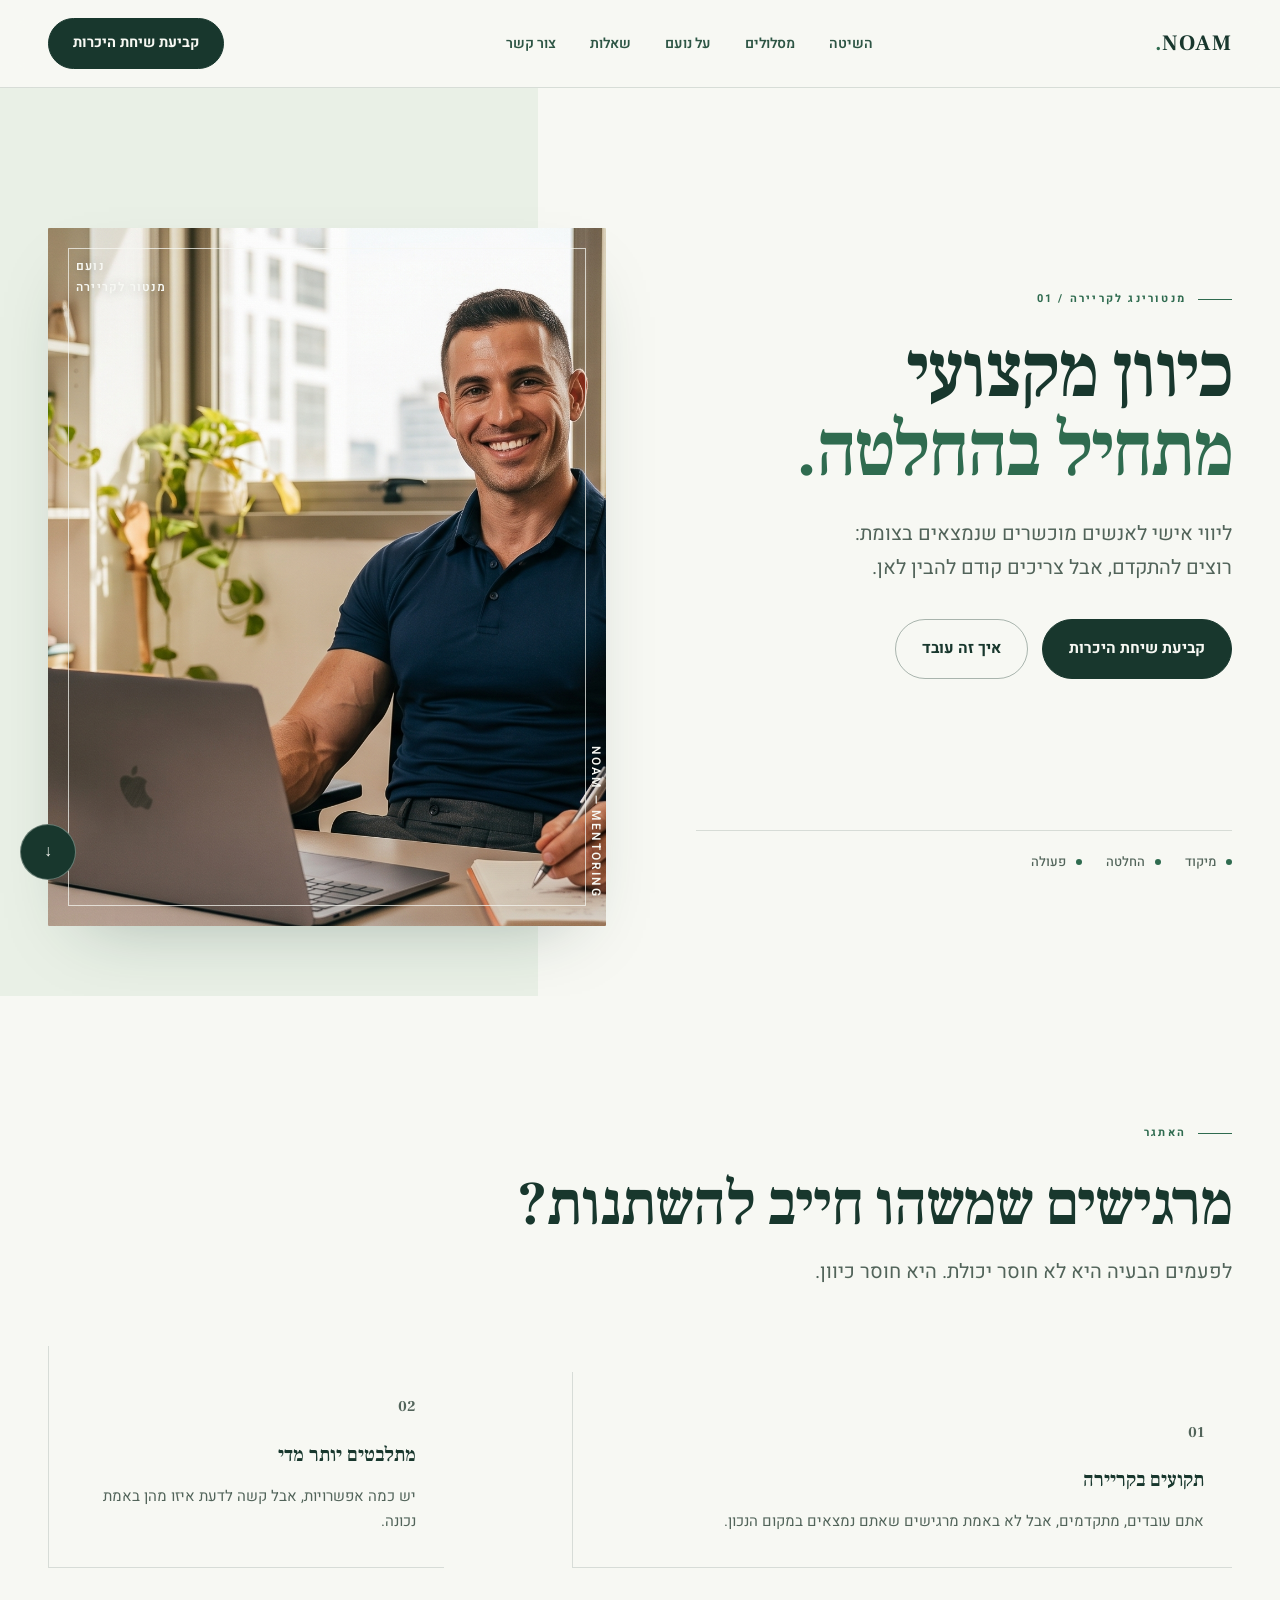
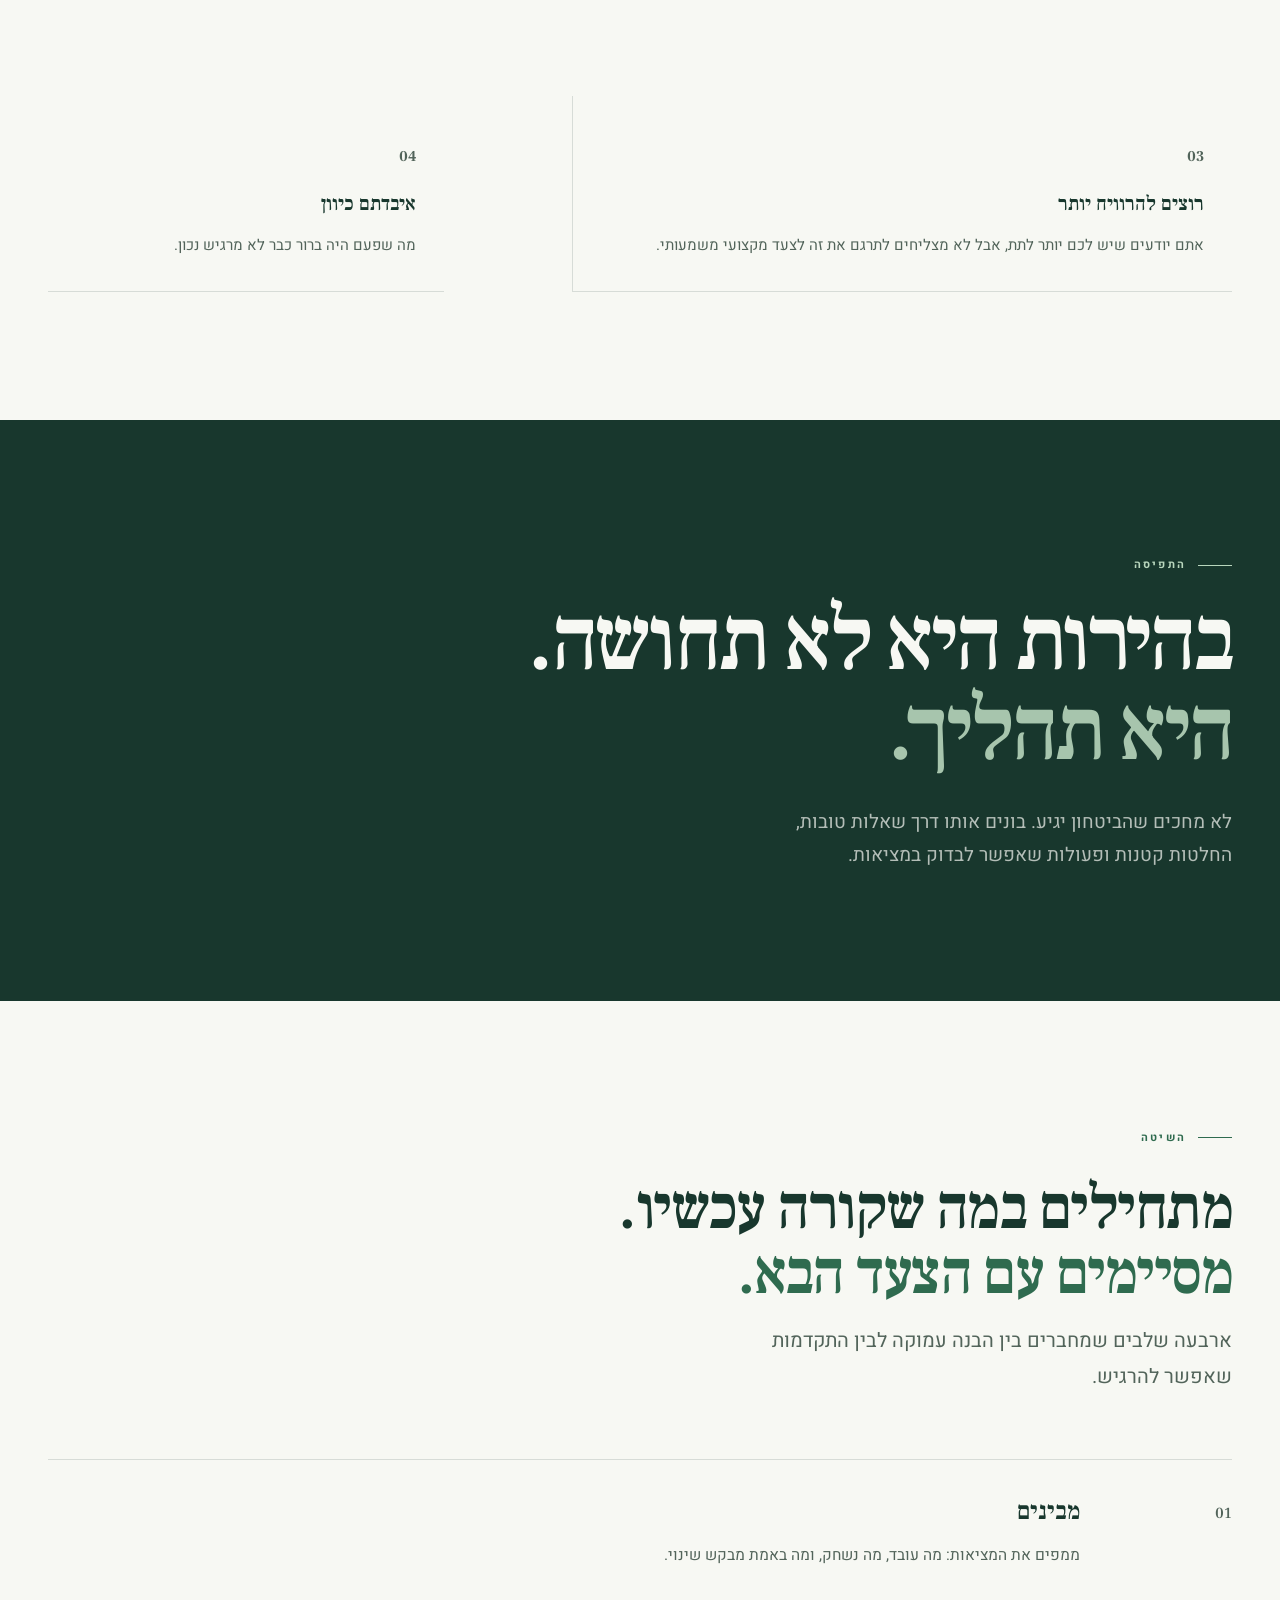
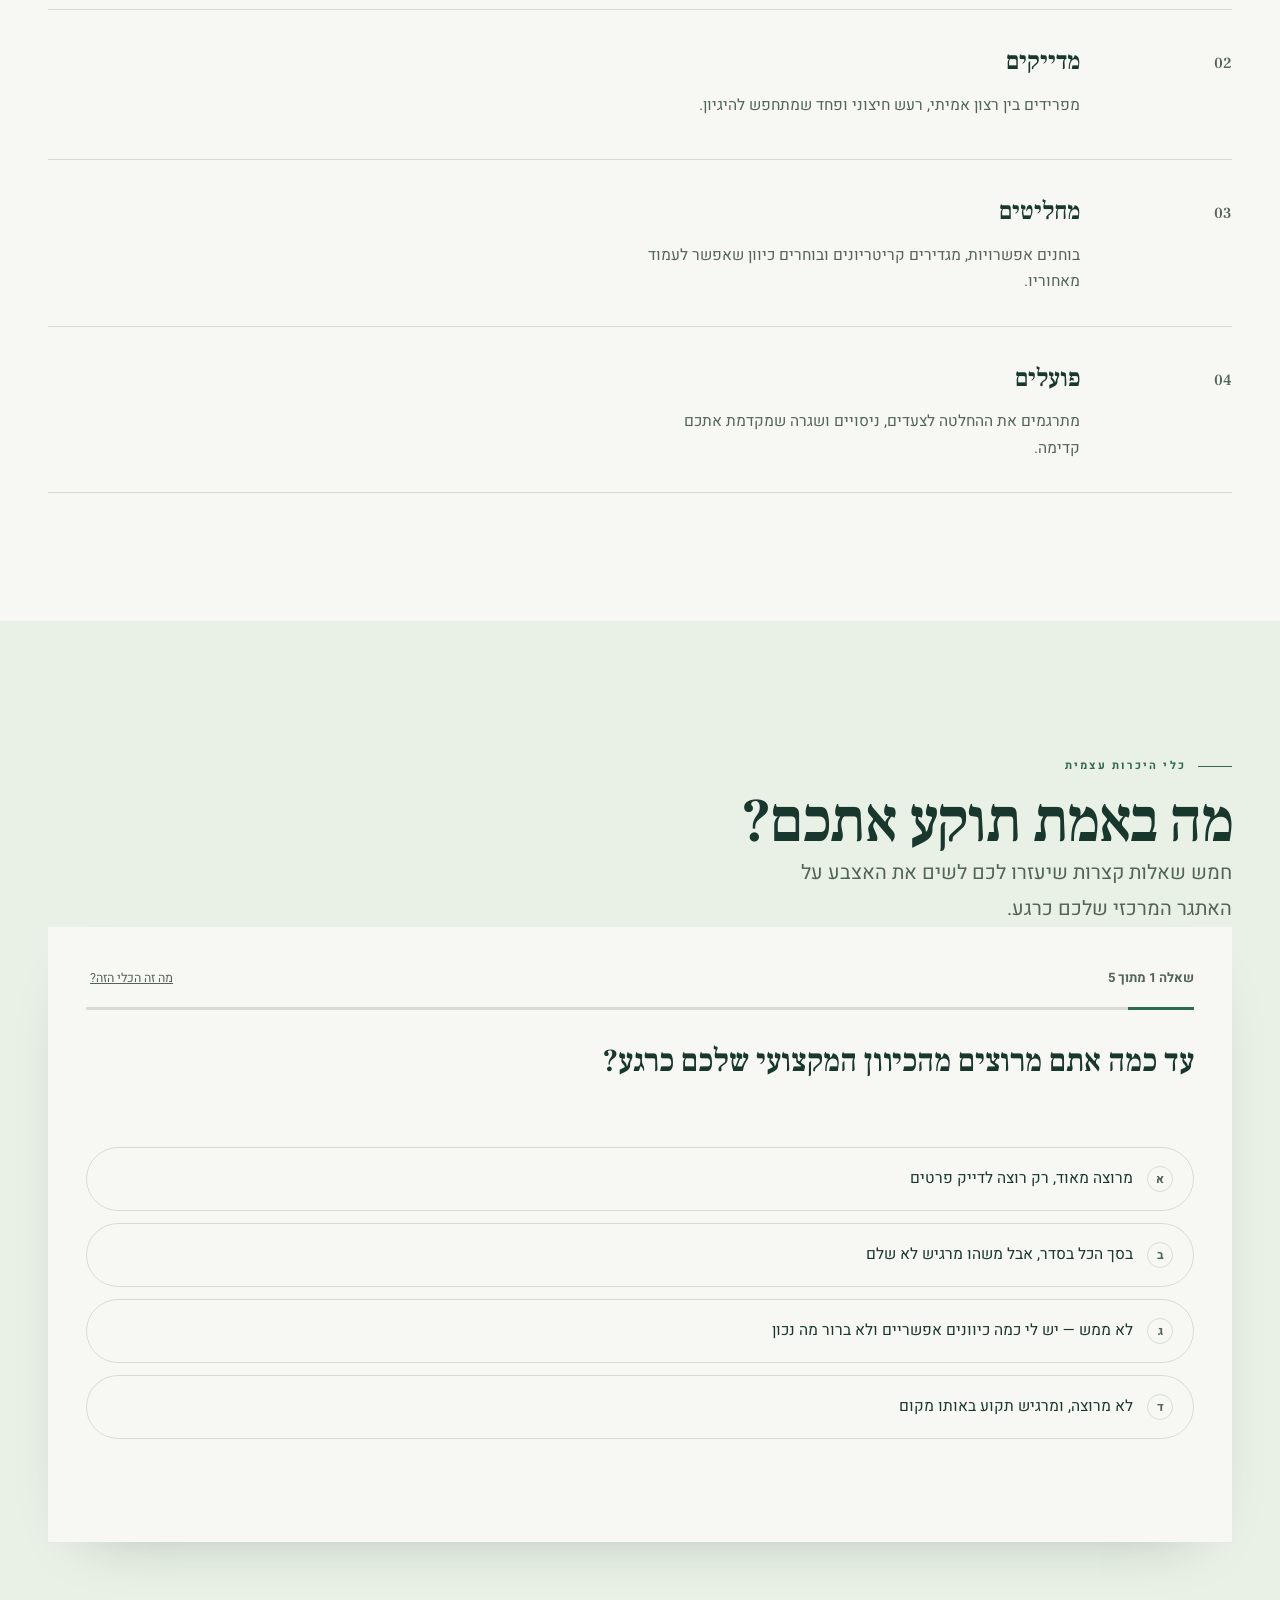
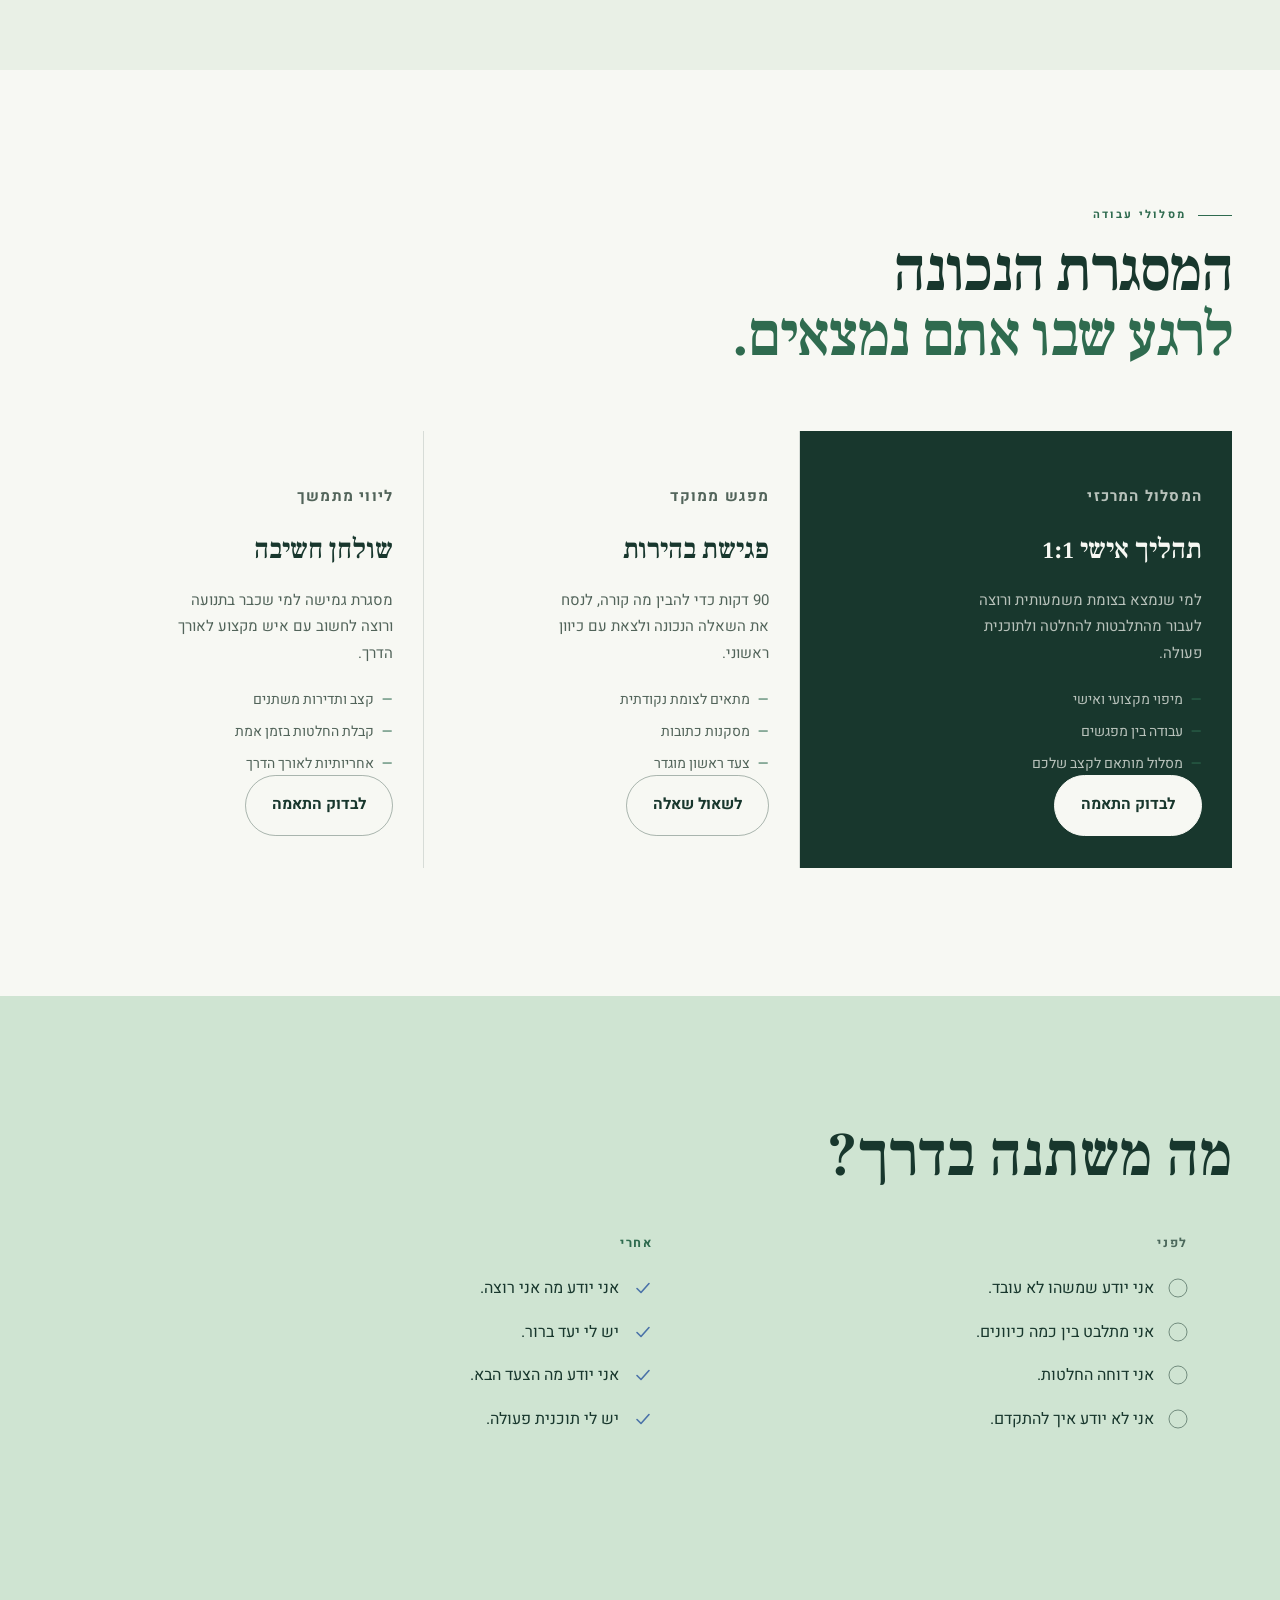
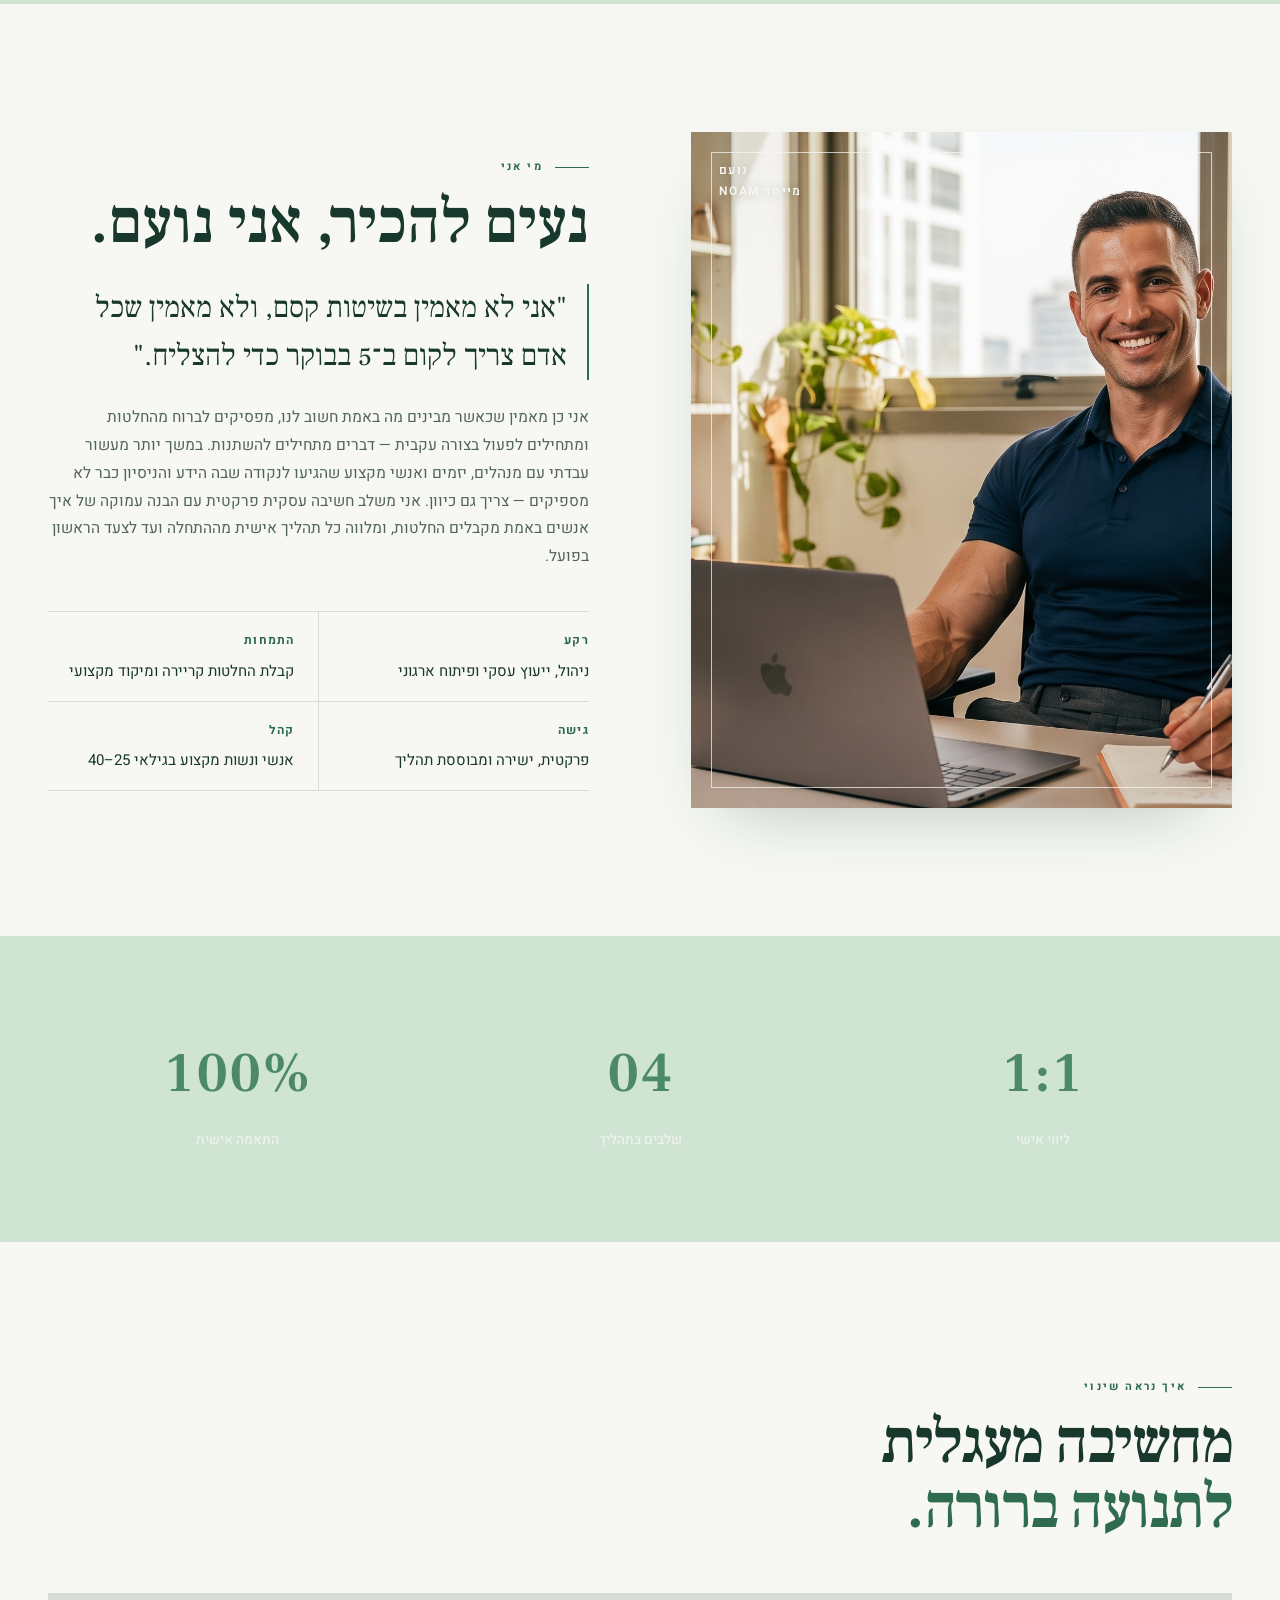
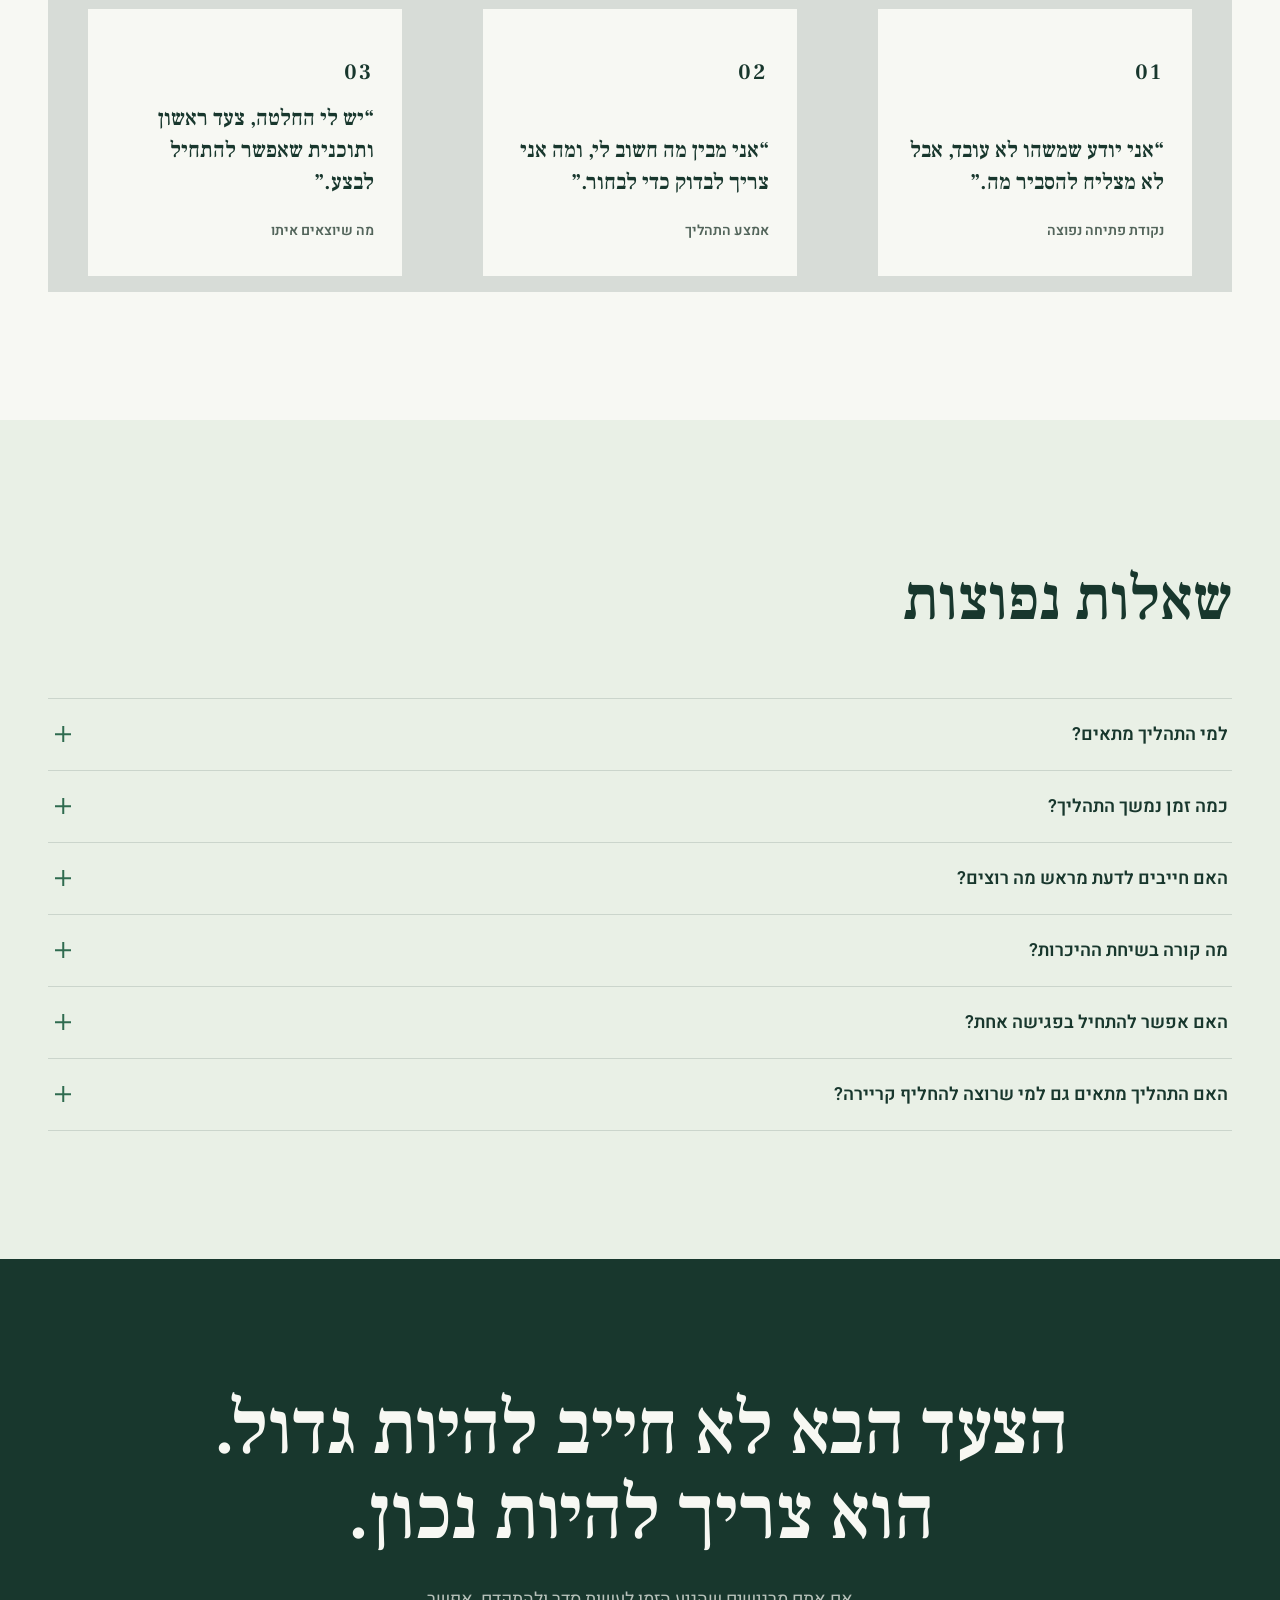
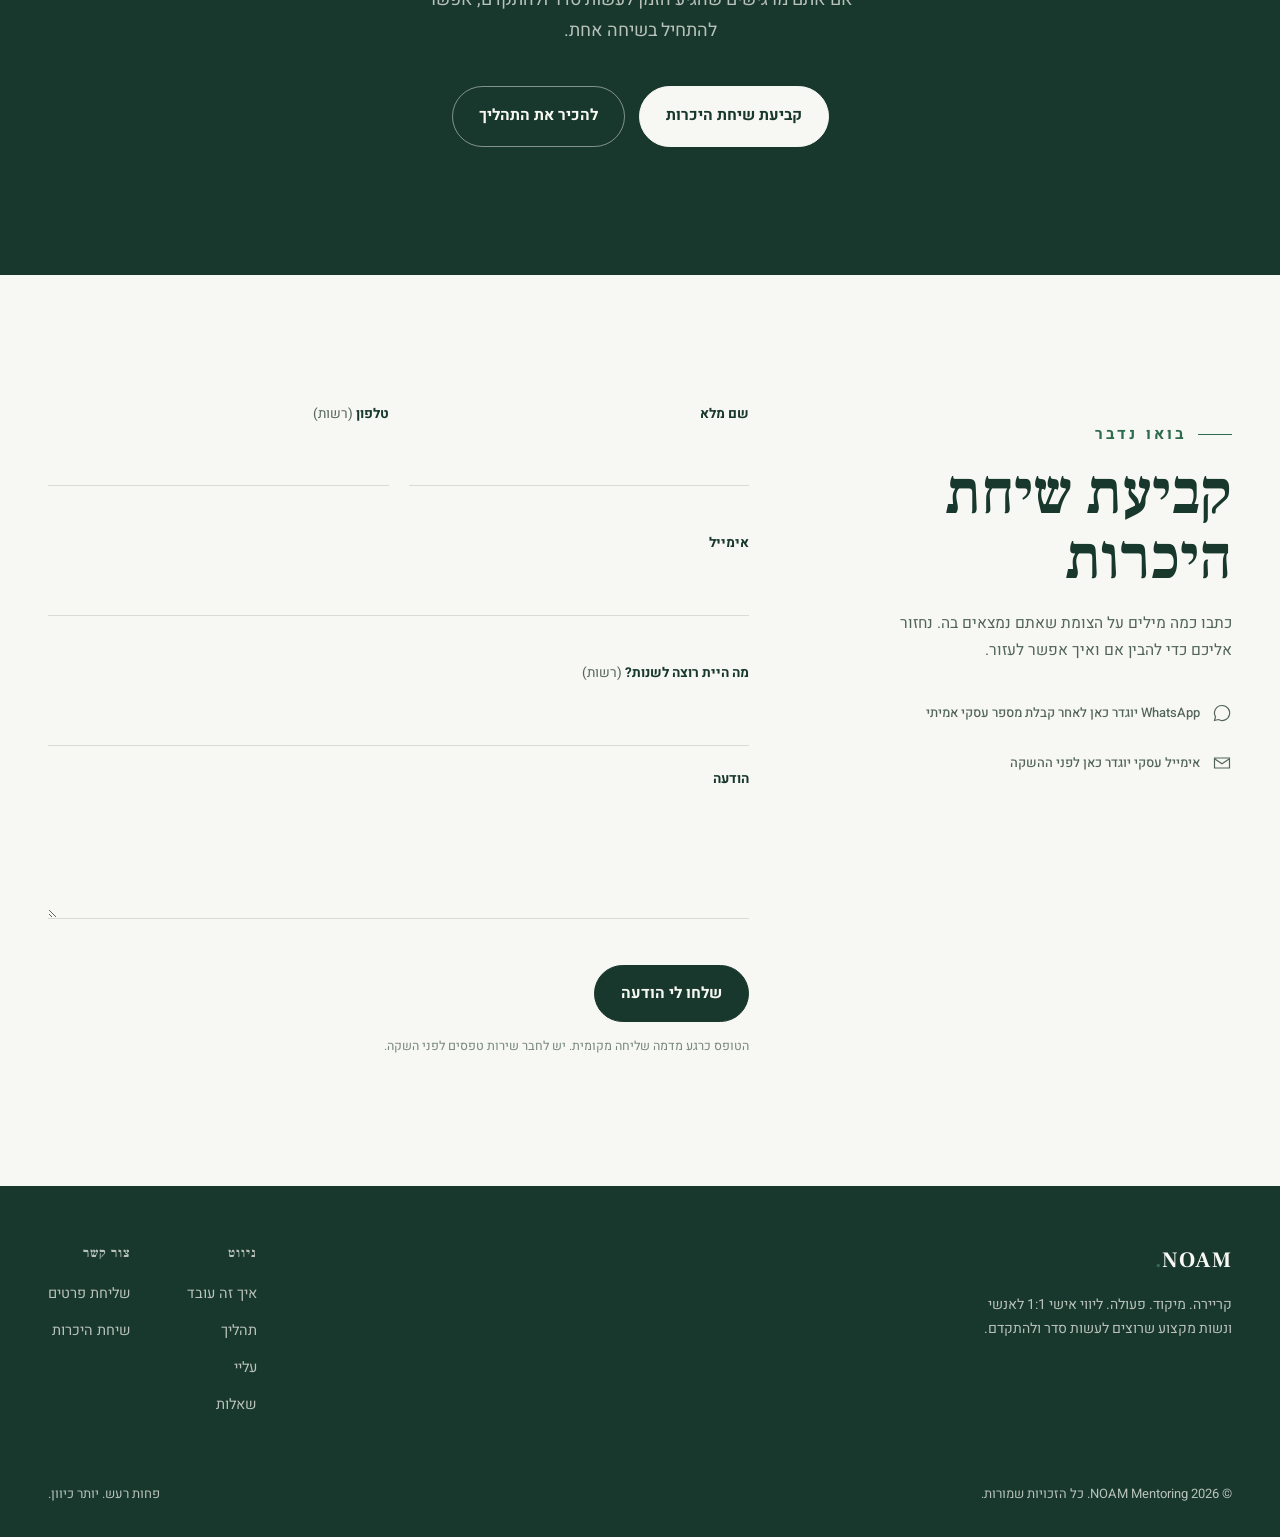
==== commit 3ff14bda: "Refine NOAM premium product experience" ====
--- a/index.html
+++ b/index.html
@@ -3,17 +3,18 @@
 <head>
 <meta charset="UTF-8">
 <meta name="viewport" content="width=device-width, initial-scale=1.0">
-<title>NOAM Career Mentor</title>
-<meta name="description" content="ייעוץ וליווי אישי 1:1 לאנשים שרוצים לעשות סדר בקריירה, לקבל החלטות ולהתקדם בכיוון שמתאים להם.">
-<meta property="og:title" content="נועם | מנטור לקריירה ולצמיחה אישית">
-<meta property="og:description" content="ייעוץ וליווי אישי 1:1 לאנשים שרוצים לעשות סדר בקריירה, לקבל החלטות ולהתקדם בכיוון שמתאים להם.">
+<title>NOAM | מנטורינג לקריירה עם כיוון</title>
+<meta name="description" content="ליווי אישי ומעשי לאנשים שנמצאים בצומת מקצועית ורוצים להבין מה נכון להם, לקבל החלטה ולהתחיל לפעול.">
+<meta property="og:title" content="NOAM | מנטורינג לקריירה עם כיוון">
+<meta property="og:description" content="ליווי אישי ומעשי לקבלת החלטות קריירה, מיקוד ותוכנית פעולה.">
 <meta property="og:type" content="website">
 <meta property="og:locale" content="he_IL">
+<link rel="canonical" href="https://noam-mentor.vercel.app/">
 <link rel="preconnect" href="https://fonts.googleapis.com">
 <link rel="preconnect" href="https://fonts.gstatic.com" crossorigin>
 <link rel="stylesheet" href="https://fonts.googleapis.com/css2?family=Frank+Ruhl+Libre:wght@400;500;600;700;900&family=Heebo:wght@300;400;500;600;700;800&display=swap">
 <script type="application/ld+json">
-{"@context":"https://schema.org","@type":"ProfessionalService","name":"NOAM — מנטורינג לקריירה","description":"ליווי אישי 1:1 לקריירה ולצמיחה אישית","areaServed":"IL","priceRange":"$$"}
+{"@context":"https://schema.org","@type":"ProfessionalService","name":"NOAM — מנטורינג לקריירה","description":"ליווי אישי ומעשי לקבלת החלטות קריירה, מיקוד ותוכנית פעולה.","url":"https://noam-mentor.vercel.app/","areaServed":"IL","serviceType":"Career mentoring"}
 </script>
 <link rel="stylesheet" href="css/styles.css">
 </head>
@@ -25,9 +26,9 @@
     <a href="#top" class="logo">NOAM<span>.</span></a>
     <nav class="main-nav" aria-label="ניווט ראשי">
       <ul class="main-nav__links">
-        <li><a href="#services">איך זה עובד</a></li>
-        <li><a href="#method">תהליך</a></li>
-        <li><a href="#about">עליי</a></li>
+        <li><a href="#method">השיטה</a></li>
+        <li><a href="#services">מסלולים</a></li>
+        <li><a href="#about">על נועם</a></li>
         <li><a href="#faq">שאלות</a></li>
         <li><a href="#contact">צור קשר</a></li>
       </ul>
@@ -43,14 +44,14 @@
 
 <div class="mobile-menu" id="mobile-menu">
   <nav class="mobile-menu__links" aria-label="ניווט בנייד">
-    <a href="#services">איך זה עובד</a>
-    <a href="#method">תהליך</a>
-    <a href="#about">עליי</a>
+    <a href="#method">השיטה</a>
+    <a href="#services">מסלולים</a>
+    <a href="#about">על נועם</a>
     <a href="#faq">שאלות</a>
     <a href="#contact">צור קשר</a>
   </nav>
   <a href="#contact" class="btn btn--primary btn--block">קביעת שיחת היכרות</a>
-  <p class="mobile-menu__meta">NOAM — קריירה. מיקוד. פעולה.</p>
+  <p class="mobile-menu__meta">NOAM / CAREER MENTORING</p>
 </div>
 
 <main id="main">
@@ -59,12 +60,12 @@
   <section class="hero" id="top">
     <div class="container hero__grid">
       <div class="hero__copy">
-        <p class="eyebrow hero__eyebrow">MENTORING 01</p>
-        <h1 class="hero__title">להפסיק להתלבט.<br>להתחיל <em>להתקדם</em>.</h1>
-        <p class="hero__lede">קריירה טובה לא נבנית במקרה. בתהליך ממוקד של 1:1 נבין מה באמת חשוב לך, נגדיר יעד ונבנה את הדרך להגיע אליו.</p>
+        <p class="eyebrow hero__eyebrow">מנטורינג לקריירה / 01</p>
+          <h1 class="hero__title">כיוון מקצועי<br><em>מתחיל בהחלטה.</em></h1>
+          <p class="hero__lede">ליווי אישי לאנשים מוכשרים שנמצאים בצומת: רוצים להתקדם, אבל צריכים קודם להבין לאן.</p>
         <div class="btn-row hero__ctas">
           <a href="#contact" class="btn btn--primary">קביעת שיחת היכרות</a>
-          <a href="#method" class="btn btn--outline">הכירו את השיטה</a>
+          <a href="#method" class="btn btn--outline">איך זה עובד</a>
         </div>
       </div>
       <div class="hero__portrait">
@@ -80,9 +81,9 @@
         </div>
       </div>
       <ul class="hero__trust">
-        <li>ליווי אישי 1:1</li>
-        <li>גישה פרקטית</li>
-        <li>תוכנית פעולה מותאמת אישית</li>
+        <li>מיקוד</li>
+        <li>החלטה</li>
+        <li>פעולה</li>
       </ul>
     </div>
   </section>
@@ -123,9 +124,9 @@
   <!-- BIG IDEA -->
   <section class="section ink big-idea" aria-labelledby="big-idea-title">
     <div class="container">
-      <p class="eyebrow reveal" style="justify-content:center">התפיסה</p>
-      <h2 class="big-idea__title reveal" id="big-idea-title" style="margin-top:20px">לא צריך עוד <span class="dim">מוטיבציה.</span><br>צריך כיוון.</h2>
-      <p class="big-idea__body reveal">מוטיבציה יכולה להחזיק כמה ימים. כיוון טוב יכול לשנות את השנה כולה.</p>
+      <p class="eyebrow reveal big-idea__eyebrow">התפיסה</p>
+      <h2 class="big-idea__title reveal" id="big-idea-title">בהירות היא לא תחושה.<br><span class="dim">היא תהליך.</span></h2>
+      <p class="big-idea__body reveal">לא מחכים שהביטחון יגיע. בונים אותו דרך שאלות טובות, החלטות קטנות ופעולות שאפשר לבדוק במציאות.</p>
     </div>
   </section>
 
@@ -134,25 +135,25 @@
     <div class="container">
       <div class="reveal method__head">
         <p class="eyebrow">השיטה</p>
-        <h2 class="method__title" id="method-title">השיטה שלי</h2>
-        <p class="lede">תהליך פשוט. חשיבה עמוקה. צעדים שאפשר לבצע.</p>
+        <h2 class="method__title" id="method-title">מתחילים במה שקורה עכשיו.<br><em>מסיימים עם הצעד הבא.</em></h2>
+        <p class="lede">ארבעה שלבים שמחברים בין הבנה עמוקה לבין התקדמות שאפשר להרגיש.</p>
       </div>
       <div class="method__list">
         <div class="method__item reveal">
           <p class="method__num">01</p>
-          <div><h3>מבינים</h3><p>מזהים מה באמת קורה עכשיו.</p></div>
+          <div><h3>מבינים</h3><p>ממפים את המציאות: מה עובד, מה נשחק, ומה באמת מבקש שינוי.</p></div>
         </div>
         <div class="method__item reveal">
           <p class="method__num">02</p>
-          <div><h3>מדייקים</h3><p>מגדירים מה אתם רוצים ולא פחות חשוב — למה.</p></div>
+          <div><h3>מדייקים</h3><p>מפרידים בין רצון אמיתי, רעש חיצוני ופחד שמתחפש להיגיון.</p></div>
         </div>
         <div class="method__item reveal">
           <p class="method__num">03</p>
-          <div><h3>מתכננים</h3><p>בונים מסלול מעשי שמתאים לחיים שלכם.</p></div>
+          <div><h3>מחליטים</h3><p>בוחנים אפשרויות, מגדירים קריטריונים ובוחרים כיוון שאפשר לעמוד מאחוריו.</p></div>
         </div>
         <div class="method__item reveal">
           <p class="method__num">04</p>
-          <div><h3>מבצעים</h3><p>הופכים החלטות לפעולות ומתקדמים עם ליווי צמוד לאורך הדרך.</p></div>
+          <div><h3>פועלים</h3><p>מתרגמים את ההחלטה לצעדים, ניסויים ושגרה שמקדמת אתכם קדימה.</p></div>
         </div>
       </div>
     </div>
@@ -163,7 +164,7 @@
     <div class="container">
       <div class="reveal">
         <p class="eyebrow">כלי היכרות עצמית</p>
-        <h2 class="method__title" id="diag-title" style="margin-top:14px">מה באמת תוקע אתכם?</h2>
+        <h2 class="method__title method__title--offset" id="diag-title">מה באמת תוקע אתכם?</h2>
         <p class="lede">חמש שאלות קצרות שיעזרו לכם לשים את האצבע על האתגר המרכזי שלכם כרגע.</p>
       </div>
 
@@ -173,8 +174,8 @@
             <span class="diagnostic__step-label" id="diag-step-label">שאלה 1 מתוך 5</span>
             <button type="button" class="diagnostic__disclaimer-btn" id="diag-info-btn" aria-expanded="false" aria-controls="diag-info">מה זה הכלי הזה?</button>
           </div>
-          <p id="diag-info" class="diagnostic__result-note" style="display:none;margin-top:14px">זהו כלי קליל להתבוננות עצמית שנועד לעורר מחשבה — לא אבחון פסיכולוגי מדעי ולא תחליף לשיחה אישית.</p>
-          <div class="diagnostic__track" role="progressbar" aria-valuemin="0" aria-valuemax="100" aria-valuenow="20" id="diag-progress-wrap">
+          <p id="diag-info" class="diagnostic__result-note diagnostic__info">זהו כלי קליל להתבוננות עצמית שנועד לעורר מחשבה — לא אבחון פסיכולוגי מדעי ולא תחליף לשיחה אישית.</p>
+          <div class="diagnostic__track" role="progressbar" aria-label="התקדמות בשאלון" aria-valuemin="0" aria-valuemax="100" aria-valuenow="20" id="diag-progress-wrap">
             <div class="diagnostic__progress" id="diag-progress"></div>
           </div>
 
@@ -209,26 +210,29 @@
     <div class="container">
       <div class="reveal">
         <p class="eyebrow">מסלולי עבודה</p>
-        <h2 class="method__title" id="services-title" style="margin-top:14px">איך אפשר לעבוד יחד</h2>
+        <h2 class="method__title" id="services-title">המסגרת הנכונה<br><em>לרגע שבו אתם נמצאים.</em></h2>
       </div>
       <div class="services__grid reveal">
+        <div class="service-card service-card--featured">
+          <p class="service-card__duration">המסלול המרכזי</p>
+          <h3>תהליך אישי 1:1</h3>
+          <p>למי שנמצא בצומת משמעותית ורוצה לעבור מהתלבטות להחלטה ולתוכנית פעולה.</p>
+          <ul><li>מיפוי מקצועי ואישי</li><li>עבודה בין מפגשים</li><li>מסלול מותאם לקצב שלכם</li></ul>
+          <a href="#contact" class="btn btn--primary">לבדוק התאמה</a>
+        </div>
         <div class="service-card">
-          <p class="service-card__duration">90 דקות</p>
-          <h3>פגישת מיקוד</h3>
-          <p>פגישה ממוקדת שמטרתה לעשות סדר, להבין את האתגר ולצאת עם כיוון ברור.</p>
-          <a href="#contact" class="btn btn--outline">פרטים</a>
+          <p class="service-card__duration">מפגש ממוקד</p>
+          <h3>פגישת בהירות</h3>
+          <p>90 דקות כדי להבין מה קורה, לנסח את השאלה הנכונה ולצאת עם כיוון ראשוני.</p>
+          <ul><li>מתאים לצומת נקודתית</li><li>מסקנות כתובות</li><li>צעד ראשון מוגדר</li></ul>
+          <a href="#contact" class="btn btn--outline">לשאול שאלה</a>
         </div>
         <div class="service-card">
-          <p class="service-card__duration">8–12 מפגשים</p>
-          <h3>תהליך אישי 1:1</h3>
-          <p>תהליך עמוק ומעשי לבניית שינוי מקצועי משמעותי, שלב אחרי שלב.</p>
-          <a href="#contact" class="btn btn--outline">לפרטים</a>
-        </div>
-        <div class="service-card">
-          <p class="service-card__duration">תהליך מותאם אישית</p>
-          <h3>ליווי קריירה</h3>
-          <p>למי שנמצא בצומת מקצועית וצריך מישהו שיחשוב איתו לאורך הדרך.</p>
-          <a href="#contact" class="btn btn--outline">לפרטים</a>
+          <p class="service-card__duration">ליווי מתמשך</p>
+          <h3>שולחן חשיבה</h3>
+          <p>מסגרת גמישה למי שכבר בתנועה ורוצה לחשוב עם איש מקצוע לאורך הדרך.</p>
+          <ul><li>קצב ותדירות משתנים</li><li>קבלת החלטות בזמן אמת</li><li>אחריותיות לאורך הדרך</li></ul>
+          <a href="#contact" class="btn btn--outline">לבדוק התאמה</a>
         </div>
       </div>
     </div>
@@ -305,24 +309,24 @@
   <section class="section paper" aria-labelledby="testi-title">
     <div class="container">
       <div class="reveal">
-        <p class="eyebrow">מה אומרים</p>
-        <h2 class="method__title" id="testi-title" style="margin-top:14px">אנשים שכבר עברו את התהליך</h2>
+        <p class="eyebrow">איך נראה שינוי</p>
+        <h2 class="method__title" id="testi-title">מחשיבה מעגלית<br><em>לתנועה ברורה.</em></h2>
       </div>
       <div class="testimonials__grid reveal">
         <figure class="testimonial">
-          <p class="testimonial__mark" aria-hidden="true">"</p>
-          <p>הגעתי אחרי כמעט שנה של התלבטות. כבר בפגישה הראשונה הצלחתי לנסח לעצמי מה אני באמת רוצה לעשות — ומשם סוף סוף התחלתי לפעול.</p>
-          <footer>— דניאל, 31</footer>
+          <p class="testimonial__mark" aria-hidden="true">01</p>
+          <p>“אני יודע שמשהו לא עובד, אבל לא מצליח להסביר מה.”</p>
+          <footer>נקודת פתיחה נפוצה</footer>
         </figure>
         <figure class="testimonial">
-          <p class="testimonial__mark" aria-hidden="true">"</p>
-          <p>מה שהכי עזר לי היה שלא קיבלתי תשובות מוכנות. קיבלתי תהליך שגרם לי להגיע אליהן בעצמי.</p>
-          <footer>— מאיה, 28</footer>
+          <p class="testimonial__mark" aria-hidden="true">02</p>
+          <p>“אני מבין מה חשוב לי, ומה אני צריך לבדוק כדי לבחור.”</p>
+          <footer>אמצע התהליך</footer>
         </figure>
         <figure class="testimonial">
-          <p class="testimonial__mark" aria-hidden="true">"</p>
-          <p>ציפיתי לעוד שיחת ייעוץ רגילה. קיבלתי תהליך מובנה, עם שיעורי בית אמיתיים, שבאמת הזיז אותי ממקום שבו הייתי תקוע שנתיים.</p>
-          <footer>— איתמר, 35</footer>
+          <p class="testimonial__mark" aria-hidden="true">03</p>
+          <p>“יש לי החלטה, צעד ראשון ותוכנית שאפשר להתחיל לבצע.”</p>
+          <footer>מה שיוצאים איתו</footer>
         </figure>
       </div>
     </div>
@@ -368,7 +372,7 @@
       <p class="final-cta__body reveal">אם אתם מרגישים שהגיע הזמן לעשות סדר ולהתקדם, אפשר להתחיל בשיחה אחת.</p>
       <div class="btn-row reveal">
         <a href="#contact" class="btn btn--primary">קביעת שיחת היכרות</a>
-        <a href="https://wa.me/972500000000" target="_blank" rel="noopener" class="btn btn--outline">שלחו הודעה ב־WhatsApp</a>
+        <a href="#method" class="btn btn--outline">להכיר את התהליך</a>
       </div>
     </div>
   </section>
@@ -379,16 +383,16 @@
       <div class="contact__info reveal">
         <p class="eyebrow">בואו נדבר</p>
         <h2 class="contact__title" id="contact-title">קביעת שיחת היכרות</h2>
-        <p>מלאו כמה פרטים ואחזור אליכם תוך יום עסקים. אפשר גם לפנות ישירות בוואטסאפ או באימייל.</p>
+        <p>כתבו כמה מילים על הצומת שאתם נמצאים בה. נחזור אליכם כדי להבין אם ואיך אפשר לעזור.</p>
         <div class="contact__channels">
-          <a class="contact__channel" href="https://wa.me/972500000000" target="_blank" rel="noopener">
+          <span class="contact__channel contact__channel--placeholder">
             <svg width="20" height="20" viewBox="0 0 24 24" aria-hidden="true" fill="none"><path d="M12 3a9 9 0 00-7.8 13.5L3 21l4.7-1.2A9 9 0 1012 3z" stroke="currentColor" stroke-width="1.4"></path></svg>
-            וואטסאפ: 050-000-0000
-          </a>
-          <a class="contact__channel" href="mailto:hello@noam-mentor.co.il">
+            WhatsApp יוגדר כאן לאחר קבלת מספר עסקי אמיתי
+          </span>
+          <span class="contact__channel contact__channel--placeholder">
             <svg width="20" height="20" viewBox="0 0 24 24" aria-hidden="true" fill="none"><path d="M3 6h18v12H3z" stroke="currentColor" stroke-width="1.4"></path><path d="M3 7l9 6 9-6" stroke="currentColor" stroke-width="1.4"></path></svg>
-            hello@noam-mentor.co.il
-          </a>
+            אימייל עסקי יוגדר כאן לפני ההשקה
+          </span>
         </div>
       </div>
       <div class="contact__form reveal" id="contact-form-wrap">
@@ -400,8 +404,8 @@
               <span class="contact__error" id="err-name"></span>
             </div>
             <div class="field">
-              <label for="f-phone">טלפון</label>
-              <input type="tel" id="f-phone" name="phone" required autocomplete="tel" inputmode="tel">
+              <label for="f-phone">טלפון <span class="opt">(רשות)</span></label>
+                <input type="tel" id="f-phone" name="phone" autocomplete="tel" inputmode="tel">
               <span class="contact__error" id="err-phone"></span>
             </div>
           </div>
@@ -420,7 +424,7 @@
             <span class="contact__error" id="err-message"></span>
           </div>
           <button type="submit" class="btn btn--primary btn--block">שלחו לי הודעה</button>
-          <p class="contact__note">בשליחת הטופס אתם מאשרים שנחזור אליכם בהתאם לפרטים שהוזנו.</p>
+          <p class="contact__note">הטופס כרגע מדמה שליחה מקומית. יש לחבר שירות טפסים לפני השקה.</p>
         </form>
         <div class="contact__success" id="contact-success" role="status" tabindex="-1">
           <h3>קיבלתי. אחזור אליכם בהקדם.</h3>
@@ -452,8 +456,7 @@
         <div class="footer__col">
           <h4>צור קשר</h4>
           <ul>
-            <li><a href="mailto:hello@noam-mentor.co.il">hello@noam-mentor.co.il</a></li>
-            <li><a href="https://wa.me/972500000000" target="_blank" rel="noopener">וואטסאפ</a></li>
+            <li><a href="#contact">שליחת פרטים</a></li>
             <li><a href="#contact">שיחת היכרות</a></li>
           </ul>
         </div>
@@ -461,13 +464,13 @@
     </div>
     <div class="footer__bottom">
       <p>© 2026 NOAM Mentoring. כל הזכויות שמורות.</p>
-      <p>אתר זה נבנה כדוגמת עיצוב לדמות מנטור בדיונית.</p>
+      <p>פחות רעש. יותר כיוון.</p>
     </div>
   </div>
 </footer>
 
-<a href="https://wa.me/972500000000" target="_blank" rel="noopener" class="wa-float" aria-label="שליחת הודעה בוואטסאפ">
-  <svg width="26" height="26" viewBox="0 0 24 24" aria-hidden="true" fill="none"><path d="M12 3a9 9 0 00-7.8 13.5L3 21l4.7-1.2A9 9 0 1012 3z" stroke="currentColor" stroke-width="1.5"></path></svg>
+<a href="#contact" class="wa-float" aria-label="מעבר לטופס יצירת קשר">
+  <span aria-hidden="true">↓</span>
 </a>
 <script src="js/script.js" defer></script>
 </body>
--- a/css/styles.css
+++ b/css/styles.css
@@ -28,7 +28,7 @@
   }
 
   *,*::before,*::after{ box-sizing:border-box; }
-  html{ scroll-behavior:smooth; -webkit-text-size-adjust:100%; direction:rtl; }
+  html{ scroll-behavior:smooth; direction:rtl; }
   body{
     margin:0;
     background:var(--paper);
@@ -47,7 +47,7 @@
   button{ font-family:inherit; }
   ul{ margin:0; padding:0; list-style:none; }
   h1,h2,h3,h4,p{ margin:0; }
-  h1,h2,h3,h4{ font-family:var(--font-display); font-weight:600; text-wrap:balance; }
+  h1,h2,h3,h4{ font-family:var(--font-display); font-weight:600; }
 
   :focus-visible{ outline:2px solid var(--cobalt); outline-offset:3px; border-radius:1px; }
   .ink :focus-visible{ outline-color: var(--paper); }
@@ -106,7 +106,7 @@
   .btn--outline:hover{ background:var(--ink); color:var(--paper); }
   .ink .btn--outline{ color:var(--ink); border-color:var(--ink); }
   .ink .btn--outline:hover{ background:var(--ink); color:var(--paper); }
-  .btn--ghost{ background:transparent; color:var(--cobalt-bright); padding-inline:4px; min-height:auto; }
+  .btn--ghost{ background:transparent; color:var(--cobalt-bright); padding-inline:4px; min-height:0; }
   .ink .btn--ghost{ color:var(--ink); }
   .btn--ghost::after{ content:'←'; transition:transform var(--dur-s) var(--ease); }
   .btn--ghost:hover::after{ transform:translateX(-4px); }
@@ -118,8 +118,7 @@
   /* ============ HEADER ============ */
   .site-header{
     position:sticky; top:0; z-index:100;
-    background:var(--paper-70); backdrop-filter:blur(14px) saturate(1.4);
-    -webkit-backdrop-filter:blur(14px) saturate(1.4);
+    background:var(--paper-70); -webkit-backdrop-filter:blur(14px) saturate(1.4); backdrop-filter:blur(14px) saturate(1.4);
     border-bottom:1px solid var(--line-on-paper);
     transition: padding var(--dur-m) var(--ease);
   }
@@ -469,3 +468,191 @@
     box-shadow:var(--shadow-ink); transition:transform var(--dur-s) var(--ease), background var(--dur-s) var(--ease);
   }
   .wa-float:hover{ background:var(--cobalt-bright); transform:translateY(-3px); }
+
+  /* ============ PREMIUM EDITORIAL OVERRIDES ============ */
+  :root{
+    --ink:#18372d;
+    --ink-soft:#2d5544;
+    --paper:#f7f8f3;
+    --paper-dim:#e9f0e6;
+    --cobalt:#2f6b4f;
+    --cobalt-bright:#4b8968;
+    --stone:#78877a;
+    --stone-dark:#52645a;
+    --line-on-paper:rgba(24,55,45,.14);
+    --line-on-ink:rgba(24,55,45,.14);
+    --paper-70:rgba(247,248,243,.76);
+    --ink-70:rgba(24,55,45,.72);
+    --shadow-ink:0 28px 70px -36px rgba(24,55,45,.34);
+    --radius-s:0;
+  }
+  body{ background:var(--paper); color:var(--ink); line-height:1.7; }
+  .container{ max-width:1280px; }
+  .section{ padding-block:clamp(78px,10vw,148px); }
+  .section--tight{ padding-block:clamp(56px,7vw,92px); }
+  .eyebrow{ color:var(--cobalt); font-size:11px; letter-spacing:.2em; }
+  .eyebrow::before{ width:34px; background:currentColor; }
+  .lede{ color:var(--stone-dark); line-height:1.8; }
+  h1,h2,h3,h4{ letter-spacing:0; }
+  .site-header{ background:rgba(247,248,243,.84); border-bottom-color:var(--line-on-paper); }
+  .site-header__inner{ padding-block:18px; }
+  .main-nav__links{ gap:34px; }
+  .main-nav__links a{ font-size:14px; color:var(--ink-soft); }
+  .btn{ border-radius:999px; padding-inline:26px; box-shadow:none; }
+  .btn--small{ min-height:42px; padding-block:10px; padding-inline:21px; font-size:14px; }
+  .btn--primary{ background:var(--ink); border-color:var(--ink); color:var(--paper); }
+  .btn--primary:hover{ background:var(--cobalt); border-color:var(--cobalt); transform:translateY(-2px); }
+  .btn--outline{ border-color:rgba(24,55,45,.35); }
+  .btn--outline:hover{ background:var(--ink); color:var(--paper); transform:translateY(-2px); }
+
+  .hero{ min-height:min(860px,92vh); padding-block:clamp(88px,11vw,150px) 70px; background:var(--paper); color:var(--ink); }
+  .hero::after{ content:''; position:absolute; inset-inline-end:0; top:0; width:42%; height:100%; background:var(--paper-dim); z-index:0; }
+  .hero__grid{ position:relative; z-index:1; grid-template-areas:'copy portrait' 'trust portrait'; grid-template-columns:1fr 1.04fr; column-gap:clamp(48px,7vw,112px); align-items:center; }
+  .hero__copy{ max-width:590px; }
+  .hero__title{ margin-top:24px; font-size:clamp(44px,6vw,78px); line-height:1.03; letter-spacing:-.025em; }
+  .hero__title em,.method__title em,.final-cta__title em{ color:var(--cobalt); font-style:normal; }
+  .hero__lede{ max-width:38ch; margin-top:26px; font-size:clamp(17px,1.7vw,20px); color:var(--stone-dark); }
+  .hero__ctas{ margin-top:34px; }
+  .hero__trust{ gap:14px 24px; margin-top:44px; padding-top:20px; border-top-color:var(--line-on-paper); }
+  .hero__trust li{ font-size:13px; color:var(--stone-dark); }
+  .hero__trust li::before{ background:var(--cobalt); }
+  .portrait{ max-width:590px; aspect-ratio:4/5; background:var(--paper-dim); box-shadow:var(--shadow-ink); }
+  .portrait::before{ color:var(--ink); }
+  .portrait__mark{ object-position:60% center; transform:scale(1.22); }
+  .portrait__overlay{ position:absolute; inset:0; background:linear-gradient(180deg,rgba(24,55,45,.02),rgba(24,55,45,.2)); z-index:1; pointer-events:none; }
+  .portrait__frame{ inset:20px; border-color:rgba(247,248,243,.72); z-index:2; }
+  .portrait__tag,.portrait__caption{ color:var(--paper); z-index:3; text-shadow:0 1px 12px rgba(0,0,0,.25); }
+  .portrait__index{ position:absolute; inset-inline-start:26px; top:25px; z-index:3; color:var(--paper); font:600 11px var(--font-body); letter-spacing:.16em; }
+  .visual-note{ margin-top:17px; color:var(--stone-dark); font:500 13px/1.6 var(--font-body); }
+
+  .problem{ background:var(--paper); }
+  .problem__head{ max-width:100%; }
+  .problem__title{ font-size:clamp(34px,5vw,62px); line-height:1.06; letter-spacing:-.02em; }
+  .problem__title em,.problem__head h2 em{ color:var(--cobalt); font-style:normal; }
+  .problem__grid{ display:grid; grid-template-columns:minmax(0,1.25fr) minmax(260px,.75fr); gap:clamp(40px,10vw,150px); align-items:end; border:0; }
+  .problem__copy{ max-width:34ch; color:var(--stone-dark); font-size:17px; line-height:1.85; }
+  .problem__copy p+p{ margin-top:18px; }
+  .signals{ margin-top:76px; display:grid; grid-template-columns:repeat(3,1fr); gap:0; border-top:1px solid var(--line-on-paper); }
+  .signal{ padding:24px 24px 0; border-inline-start:1px solid var(--line-on-paper); }
+  .signal:first-child{ padding-inline-start:0; border-inline-start:0; }
+  .signal span{ color:var(--cobalt); font:600 13px var(--font-body); letter-spacing:.12em; }
+  .signal h3{ margin-top:22px; font-size:21px; }
+  .signal p{ margin-top:9px; color:var(--stone-dark); font-size:14px; line-height:1.7; }
+  .big-idea{ background:var(--ink); color:var(--paper); text-align:right; }
+  .big-idea .eyebrow{ color:#b8d6bd; }
+  .big-idea__eyebrow{ justify-content:flex-start; }
+  .big-idea__title{ margin-top:22px !important; max-width:14ch; margin-inline:0; font-size:clamp(42px,7vw,92px); line-height:1; letter-spacing:-.035em; }
+  .big-idea__title .dim{ color:#a7c5ad; }
+  .big-idea__body{ margin:30px 0 0; color:rgba(247,248,243,.7); max-width:45ch; }
+
+  .method{ background:var(--paper); }
+  .method__head{ max-width:720px; }
+  .method__title{ font-size:clamp(34px,5vw,62px); line-height:1.05; letter-spacing:-.025em; }
+  .method__title--offset{ margin-top:14px; }
+  .diagnostic__info{ display:none; margin-top:14px; }
+  .method__list{ margin-top:64px; }
+  .method__item{ grid-template-columns:120px 1fr; min-height:150px; padding-block:30px; }
+  .method__num{ color:var(--cobalt); font-size:54px; }
+  .method__item h3{ font-size:25px; }
+  .method__item p{ max-width:48ch; }
+
+  .diagnostic{ background:var(--paper-dim); }
+  .diagnostic__panel{ margin-top:0; border:0; box-shadow:0 24px 60px -42px rgba(24,55,45,.4); padding:38px; }
+  .diagnostic__layout{ display:grid; grid-template-columns:.7fr 1.3fr; gap:clamp(36px,8vw,120px); align-items:start; }
+  .diagnostic__question{ font-size:clamp(23px,3vw,32px); line-height:1.2; }
+  .diagnostic__option{ border-radius:999px; padding-inline:20px; transition:transform var(--dur-s) var(--ease), border-color var(--dur-s) var(--ease), background var(--dur-s) var(--ease); }
+  .diagnostic__option:hover{ transform:translateX(-4px); }
+
+  .services{ background:var(--paper); }
+  .services__grid{ margin-top:62px; grid-template-columns:1.15fr 1fr 1fr; gap:1px; background:var(--line-on-paper); }
+  .service-card{ padding:38px 30px 32px; min-height:390px; }
+  .service-card--featured{ background:var(--ink); color:var(--paper); }
+  .service-card--featured p,.service-card--featured li{ color:rgba(247,248,243,.72); }
+  .service-card h3{ font-size:28px; }
+  .service-card p{ max-width:28ch; }
+  .service-card ul{ margin-top:22px; display:grid; gap:8px; font-size:14px; color:var(--stone-dark); }
+  .service-card li::before{ content:'—'; margin-inline-end:8px; color:var(--cobalt); }
+  .service-card .btn{ margin-top:auto; align-self:flex-start; }
+  .service-card--featured .btn{ background:var(--paper); color:var(--ink); border-color:var(--paper); }
+
+  .compare{ background:var(--paper-dim); }
+  .compare__grid{ margin-top:0; grid-template-columns:.8fr 1.2fr; gap:clamp(36px,8vw,120px); background:none; align-items:start; }
+  .compare__title{ text-align:right; font-size:clamp(34px,5vw,62px); line-height:1.05; }
+  .compare__steps{ display:grid; grid-template-columns:1fr 1fr; gap:0; border-top:1px solid var(--line-on-paper); }
+  .compare__steps>div{ padding:24px; border-inline-start:1px solid var(--line-on-paper); }
+  .compare__steps>div:first-child{ border-inline-start:0; }
+  .compare__steps span{ color:var(--cobalt); font-size:12px; font-weight:800; letter-spacing:.16em; }
+  .compare__steps p{ margin-top:42px; font:600 20px/1.5 var(--font-display); }
+  .compare__col--before,.compare__col--after{ background:transparent; }
+
+  .about{ background:var(--paper); }
+  .about__grid{ display:grid; grid-template-columns:1fr 1fr; gap:clamp(40px,8vw,120px); align-items:center; }
+  .about__portrait{ width:100%; }
+  .about__portrait .portrait{ aspect-ratio:4/5; }
+  .about__title{ font-size:clamp(35px,5vw,62px); line-height:1.05; }
+  .about__title em{ color:var(--cobalt); font-style:normal; }
+  .about__quote{ border-inline-start-color:var(--cobalt); font-size:clamp(21px,2.6vw,30px); }
+  .about__facts{ margin-top:40px; }
+
+  .trust__grid{ grid-template-columns:repeat(3,1fr); }
+  .testimonials__grid{ grid-template-columns:repeat(3,1fr); }
+  .testimonial{ padding:34px 28px; }
+  .testimonial__mark{ font:600 15px var(--font-body); color:var(--cobalt); letter-spacing:.12em; }
+  .testimonial p{ font:600 22px/1.45 var(--font-display); }
+
+  .faq{ background:var(--paper-dim); }
+  .faq__title{ font-size:clamp(34px,5vw,62px); }
+  .faq__q{ min-height:70px; font-size:18px; }
+
+  .final-cta{ background:var(--ink); color:var(--paper); }
+  .final-cta__title{ font-size:clamp(38px,6vw,76px); }
+  .final-cta__body{ color:rgba(247,248,243,.72); }
+  .final-cta .btn--primary{ background:var(--paper); color:var(--ink); border-color:var(--paper); }
+  .final-cta .btn--outline{ color:var(--paper); border-color:rgba(247,248,243,.48); }
+
+  .contact__title{ font-size:clamp(35px,5vw,62px); line-height:1.05; }
+  .contact__channel--placeholder{ color:var(--stone-dark); font-size:13px; font-weight:500; }
+  .field input,.field textarea{ background:transparent; border-width:0 0 1px; border-radius:0; padding-inline:0; }
+  .field input:focus,.field textarea:focus{ box-shadow:none; border-color:var(--cobalt); }
+  .contact__success{ border:1px solid var(--cobalt); background:var(--paper-dim); }
+  .site-footer{ background:var(--ink); color:var(--paper); }
+  .site-footer .logo,.site-footer .footer__brand p,.site-footer .footer__col h4,.site-footer .footer__col a,.site-footer .footer__bottom{ color:rgba(247,248,243,.72); }
+  .site-footer .logo{ color:var(--paper); }
+  .site-footer .footer__col a:hover{ color:var(--paper); }
+  .wa-float{ background:var(--ink); border:1px solid rgba(247,248,243,.35); }
+
+  @media (max-width:1023px){
+    .hero__grid{ grid-template-areas:'copy' 'portrait' 'trust'; grid-template-columns:1fr; }
+    .hero::after{ width:100%; height:42%; top:auto; bottom:0; }
+    .hero__copy{ max-width:680px; }
+    .hero__visual{ max-width:620px; width:100%; }
+    .diagnostic__layout,.compare__grid{ grid-template-columns:1fr; gap:42px; }
+    .about__grid{ grid-template-columns:1fr; }
+    .about__portrait{ max-width:620px; }
+  }
+  @media (max-width:767px){
+    .container{ padding-inline:20px; }
+    .hero{ min-height:0; padding-block:80px 60px; }
+    .hero__title{ font-size:clamp(43px,12vw,64px); }
+    .hero__actions{ display:flex; flex-direction:column; align-items:flex-start; gap:18px; }
+    .hero__actions .btn{ width:100%; }
+    .portrait{ aspect-ratio:4/5; }
+    .signals,.services__grid,.testimonials__grid{ grid-template-columns:1fr; }
+    .signal{ padding:22px 0; border-inline-start:0; border-bottom:1px solid var(--line-on-paper); }
+    .signal:first-child{ padding-top:22px; }
+    .big-idea__title{ font-size:clamp(43px,12vw,70px); }
+    .method__item{ grid-template-columns:62px 1fr; gap:16px; min-height:0; }
+    .method__num{ font-size:38px; }
+    .diagnostic__panel{ padding:24px 18px; }
+    .services__grid{ gap:1px; }
+    .service-card{ min-height:0; padding:30px 22px; }
+    .compare__steps{ grid-template-columns:1fr; }
+    .compare__steps>div{ border-inline-start:0; border-bottom:1px solid var(--line-on-paper); }
+    .compare__steps p{ margin-top:22px; }
+    .trust__grid{ gap:12px; }
+    .trust__num{ font-size:30px; }
+    .footer__top{ gap:28px; }
+  }
+  @media (prefers-reduced-motion:reduce){
+    *,*::before,*::after{ animation-duration:1ms !important; transition-duration:1ms !important; scroll-behavior:auto !important; }
+  }
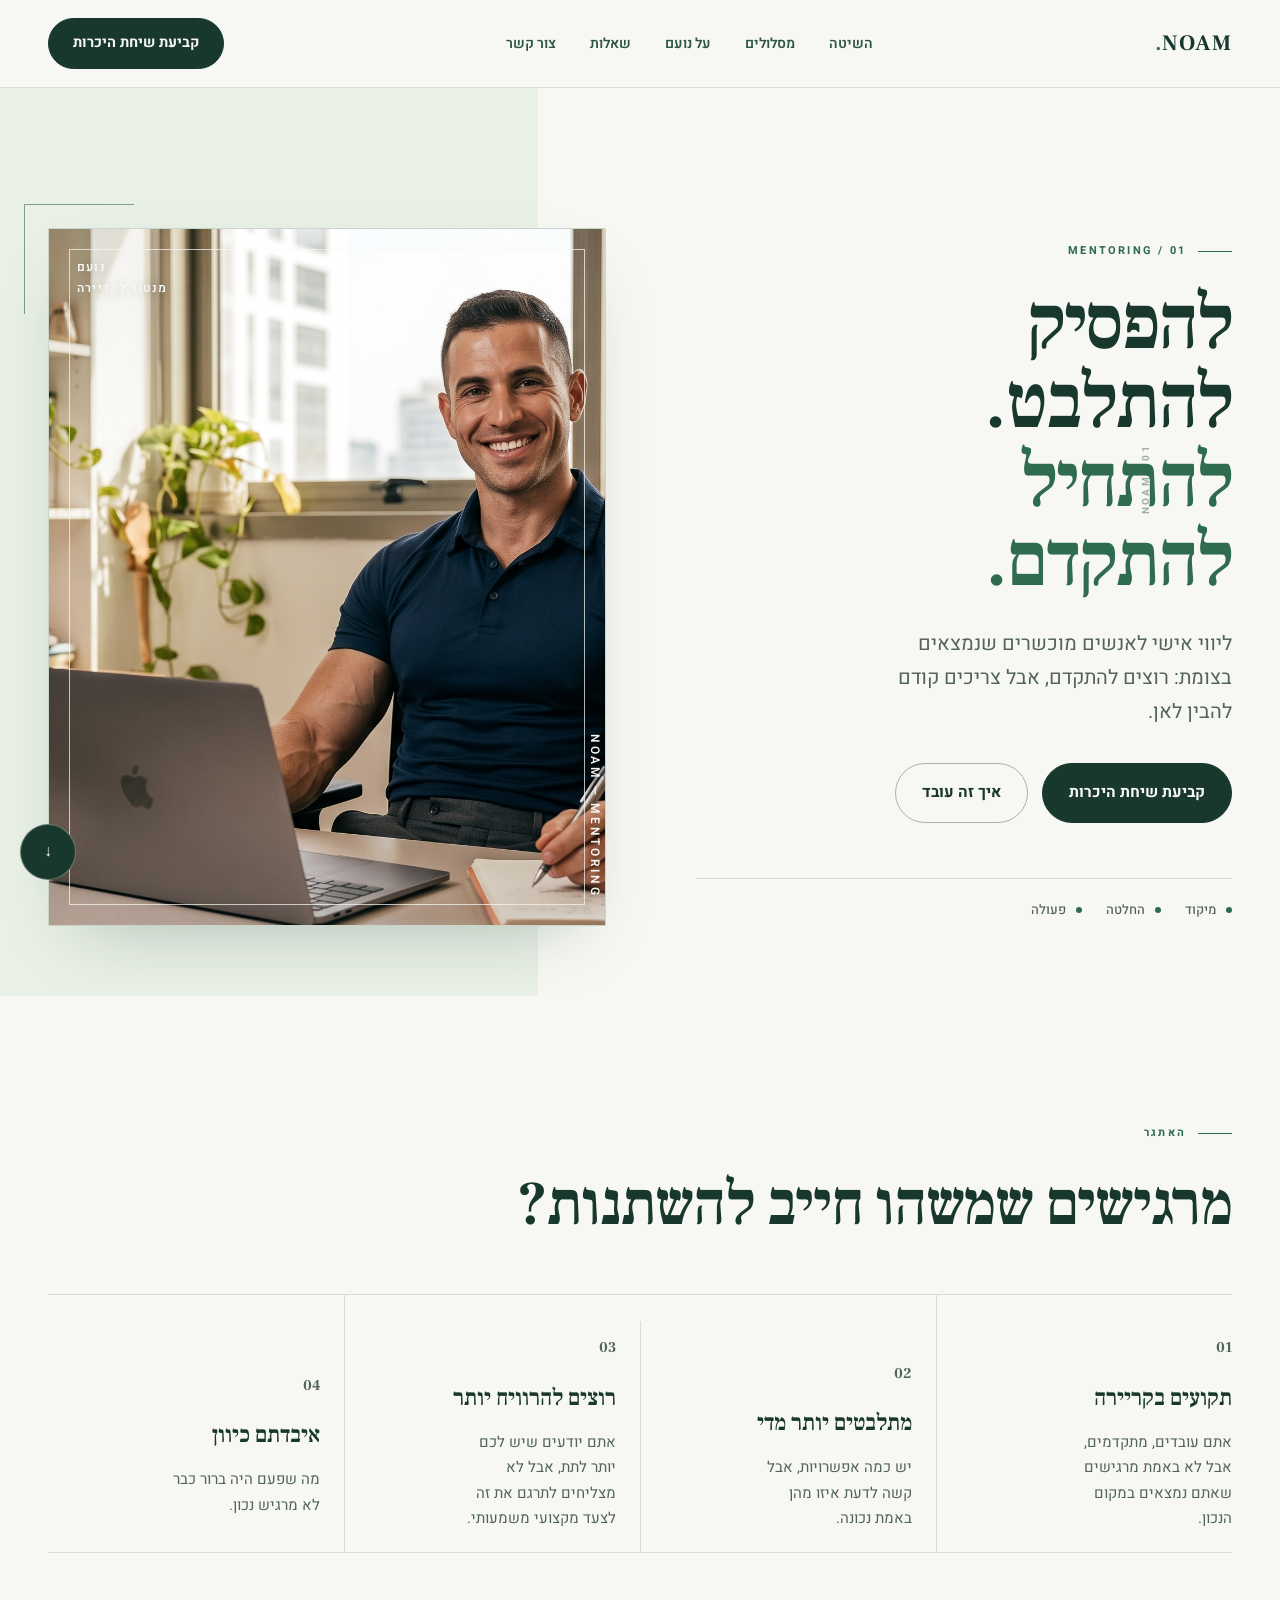
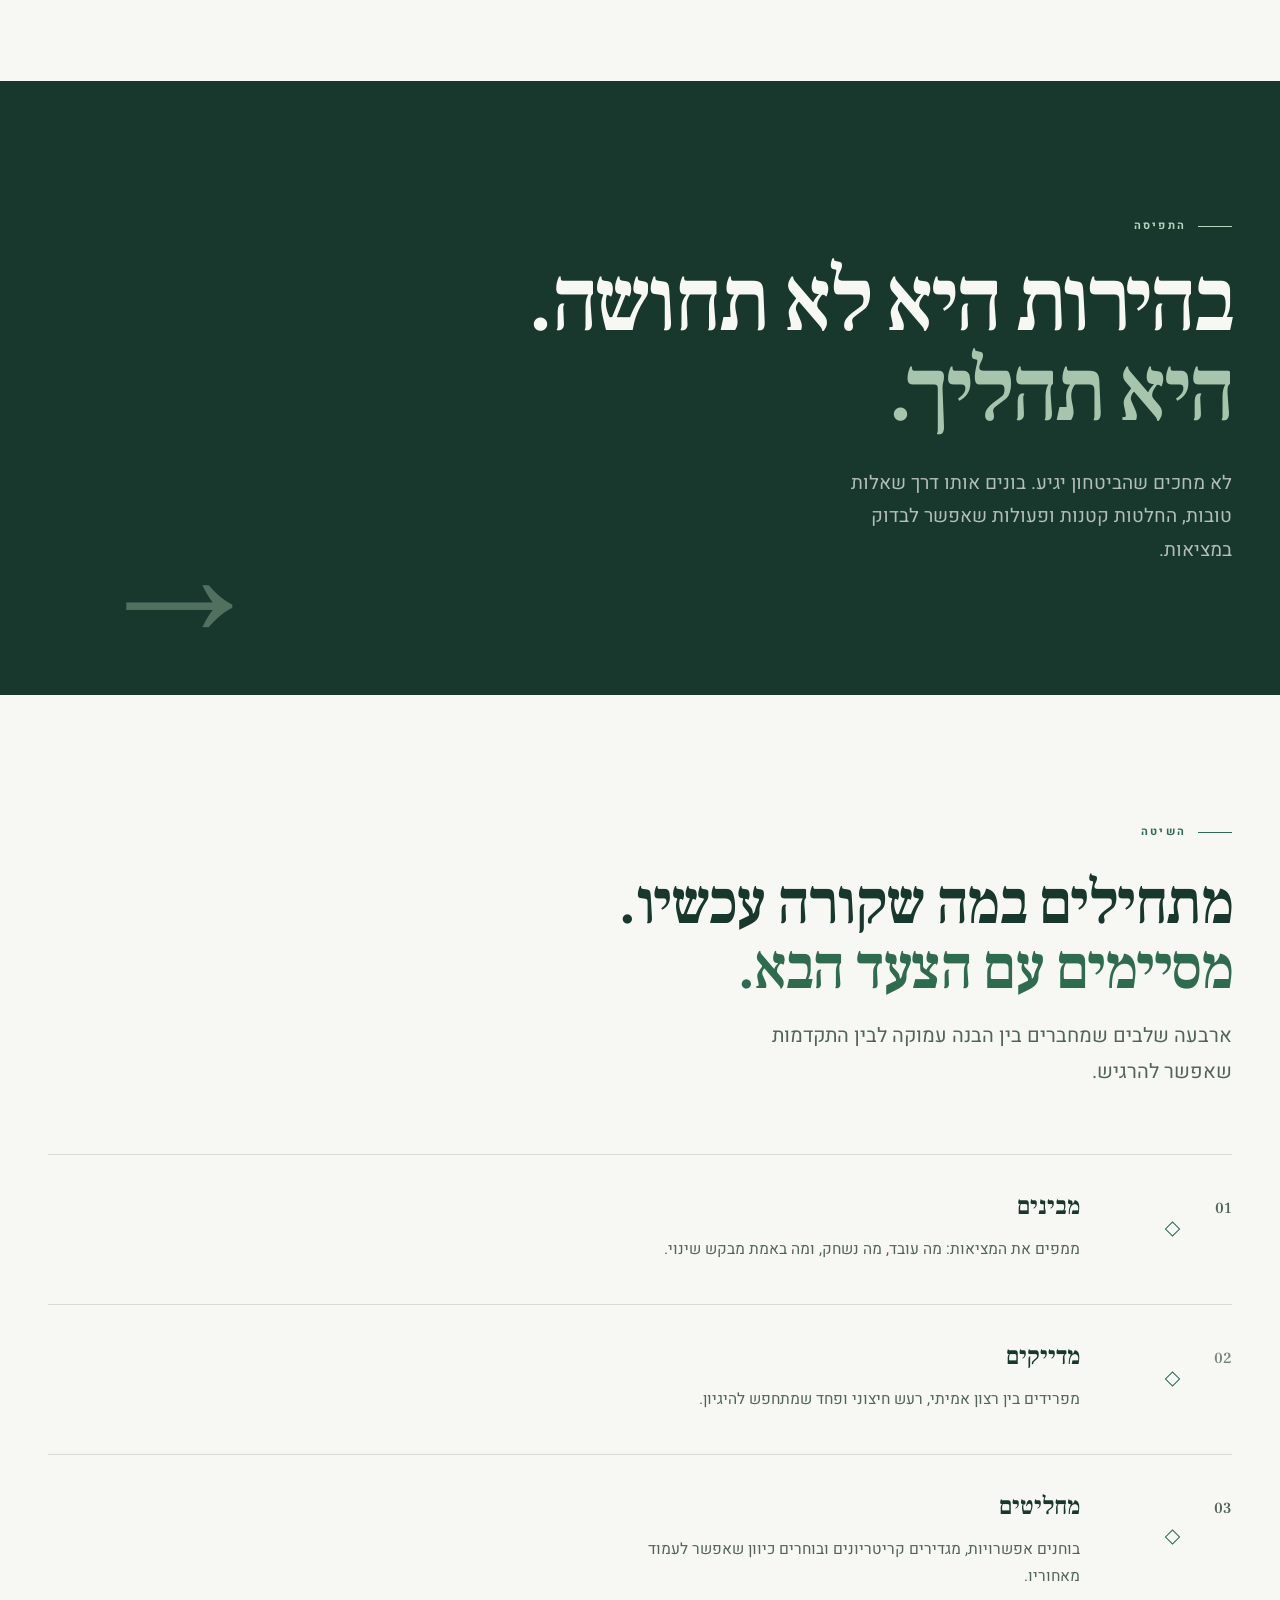
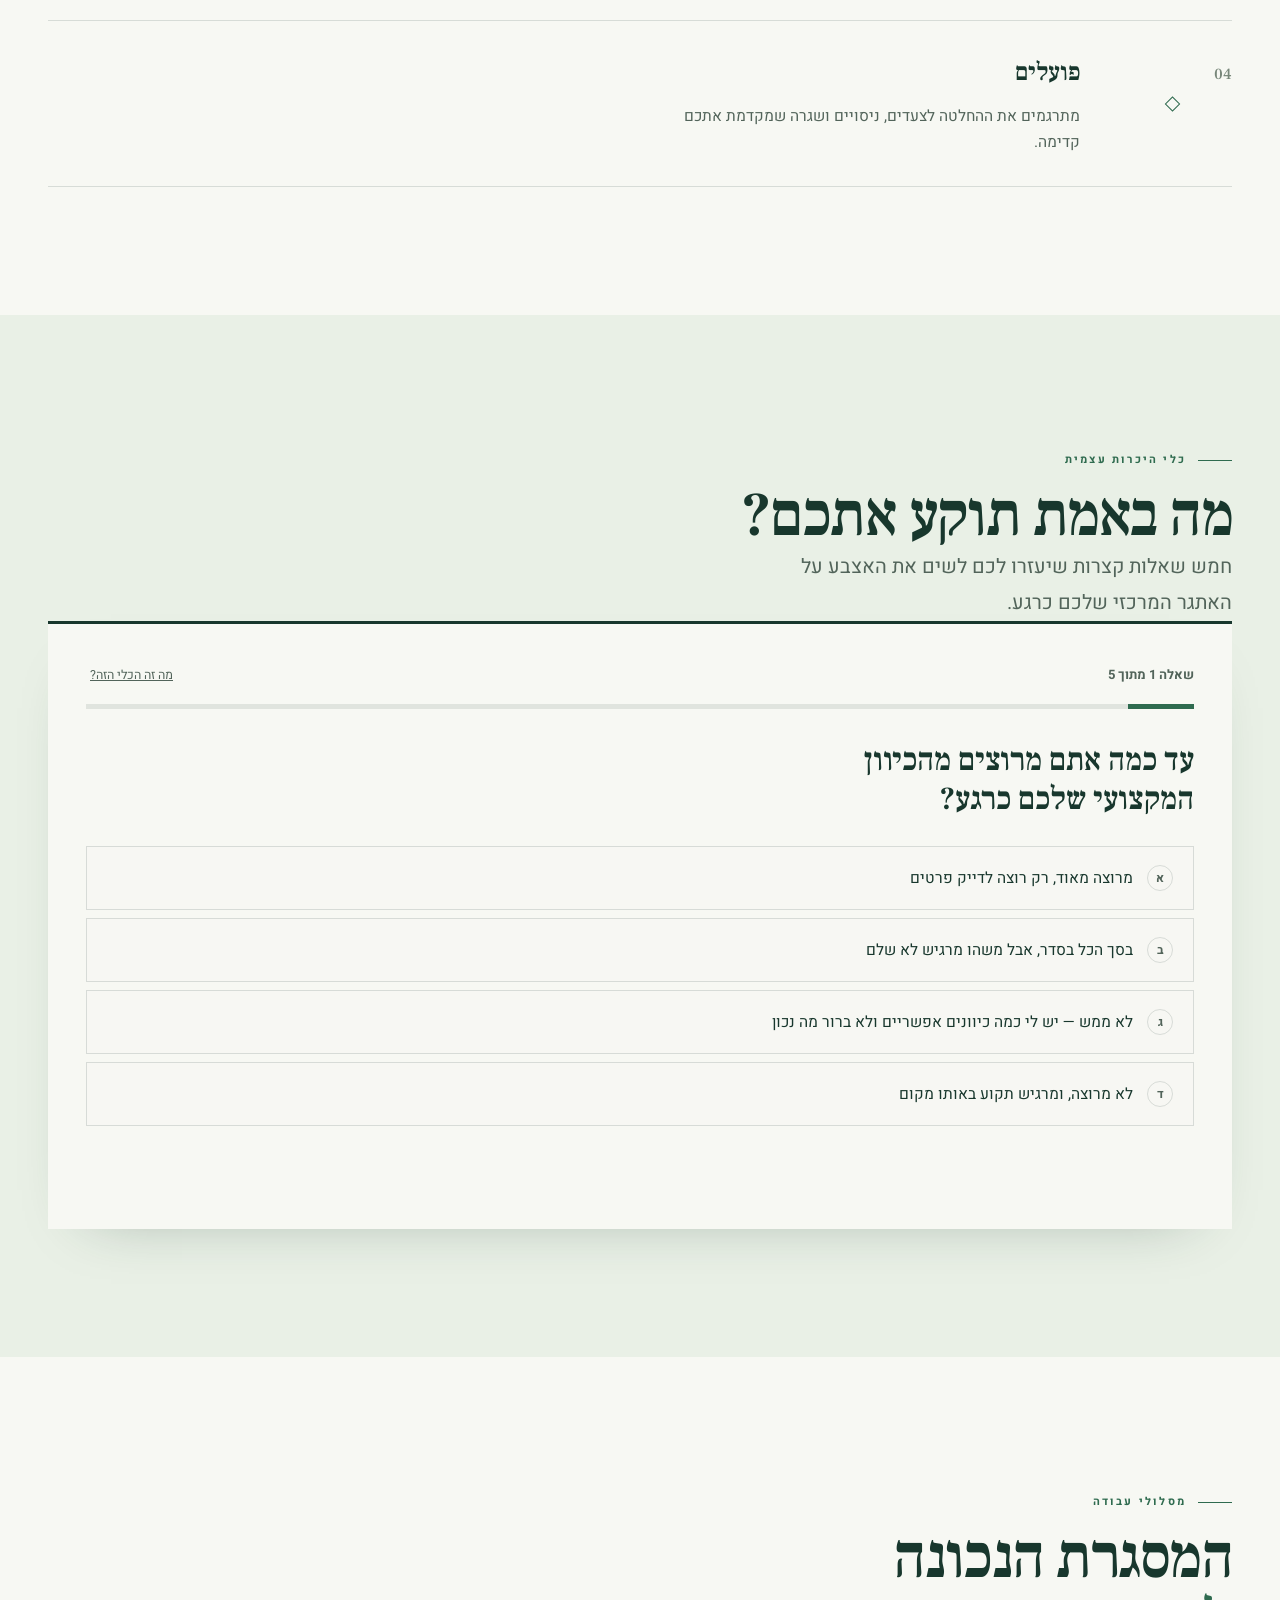
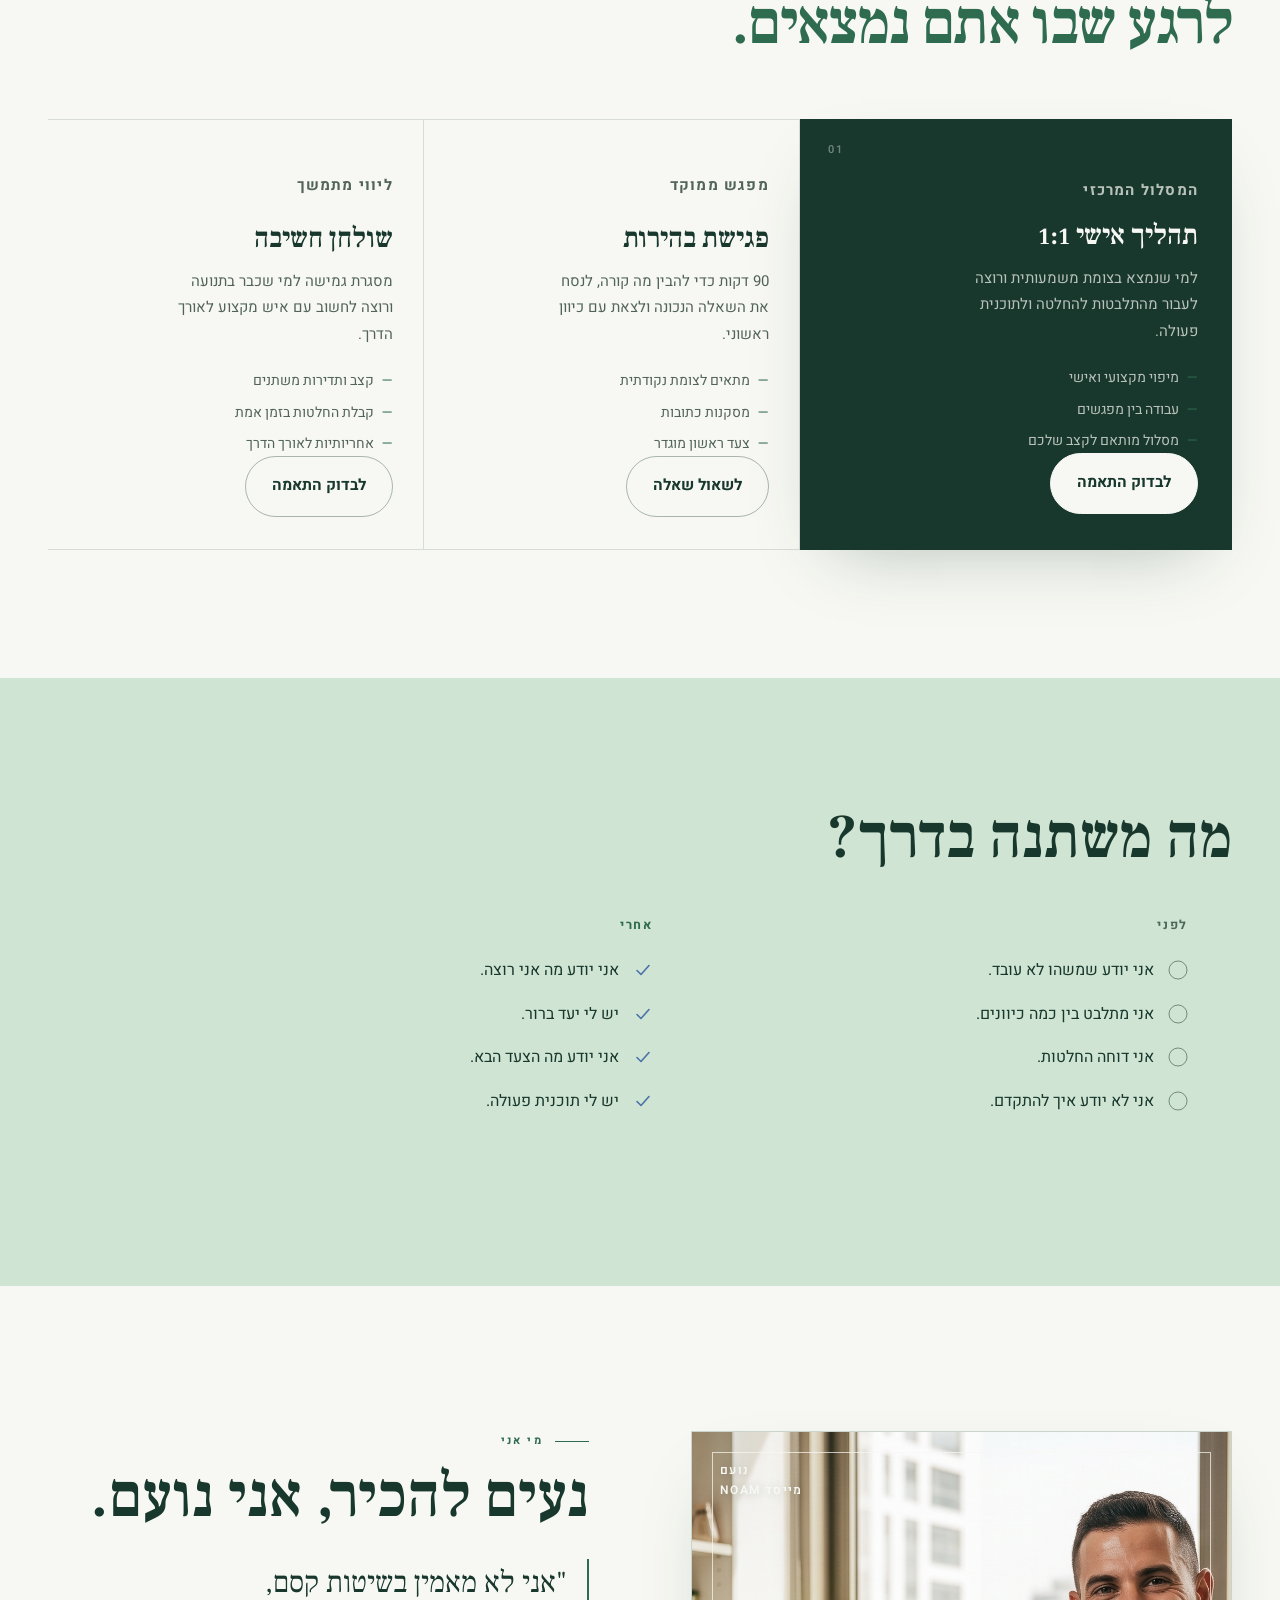
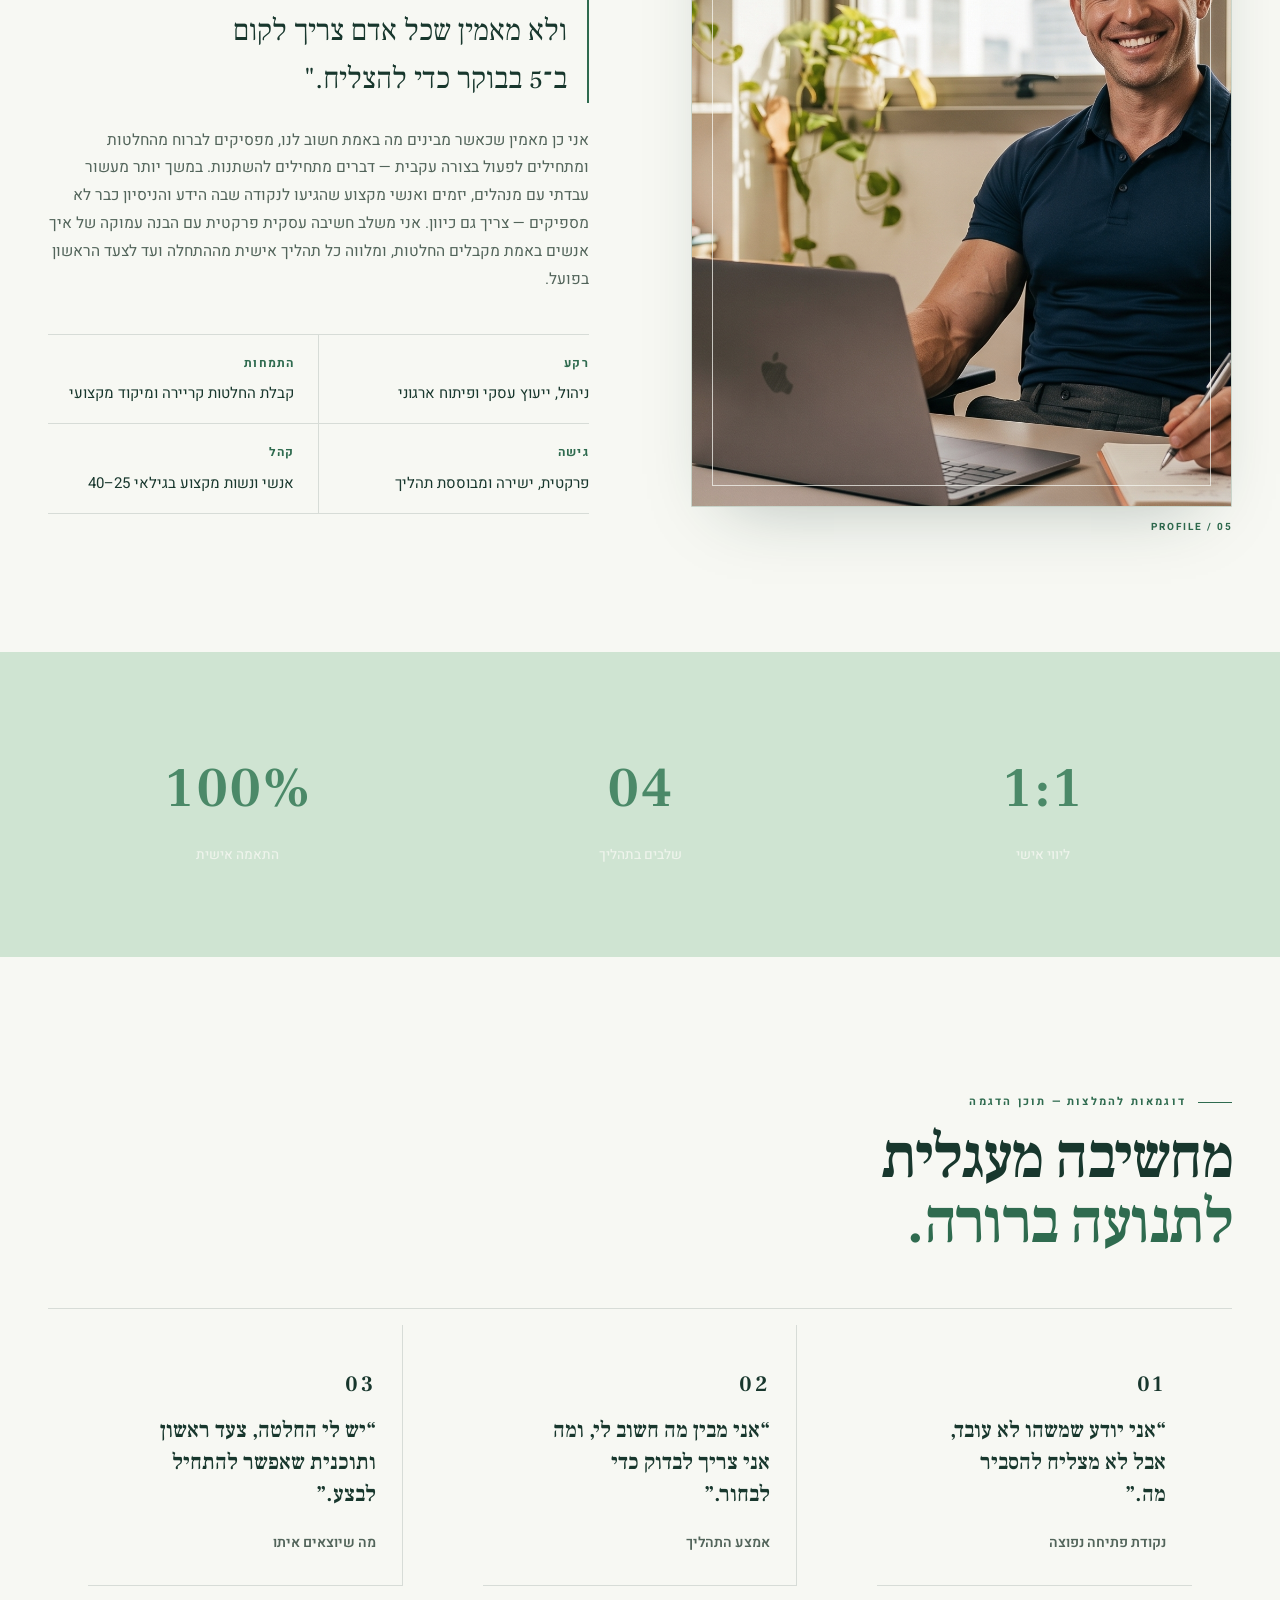
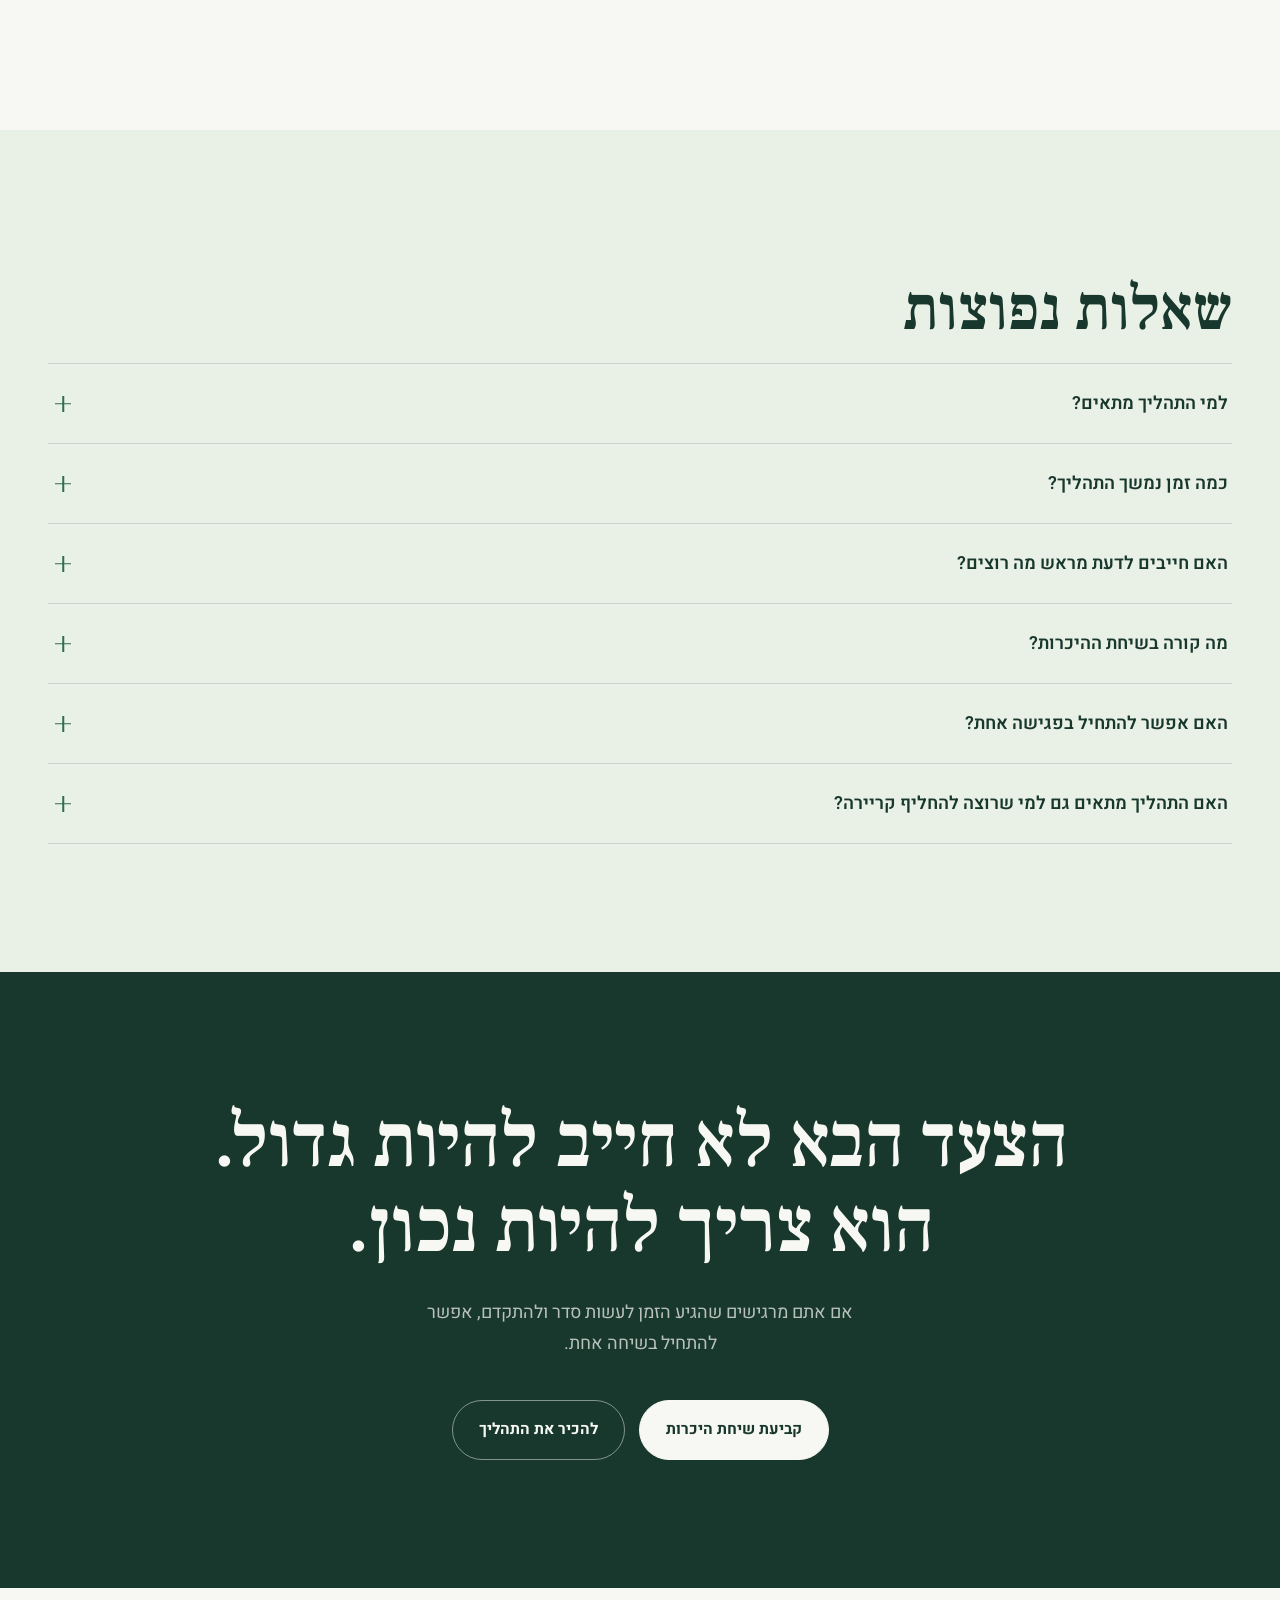
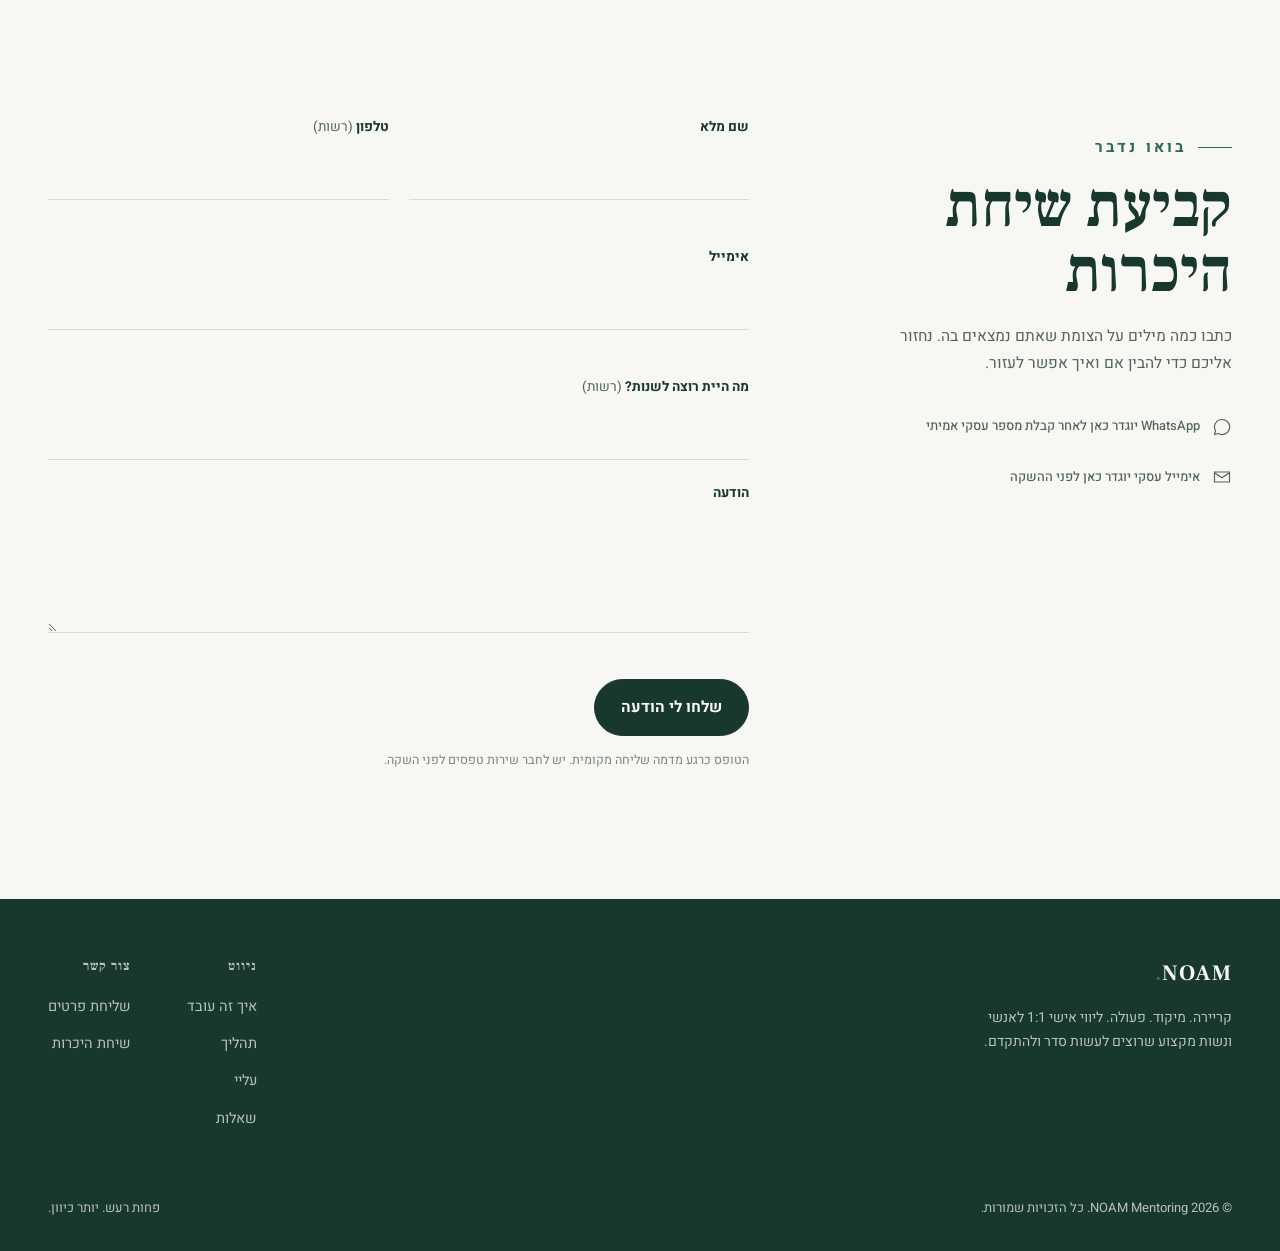
==== commit 500a40f5: "Polish final premium art direction" ====
--- a/index.html
+++ b/index.html
@@ -60,8 +60,8 @@
   <section class="hero" id="top">
     <div class="container hero__grid">
       <div class="hero__copy">
-        <p class="eyebrow hero__eyebrow">מנטורינג לקריירה / 01</p>
-          <h1 class="hero__title">כיוון מקצועי<br><em>מתחיל בהחלטה.</em></h1>
+        <p class="eyebrow hero__eyebrow">MENTORING / 01</p>
+          <h1 class="hero__title">להפסיק להתלבט.<br><em>להתחיל להתקדם.</em></h1>
           <p class="hero__lede">ליווי אישי לאנשים מוכשרים שנמצאים בצומת: רוצים להתקדם, אבל צריכים קודם להבין לאן.</p>
         <div class="btn-row hero__ctas">
           <a href="#contact" class="btn btn--primary">קביעת שיחת היכרות</a>
@@ -309,7 +309,7 @@
   <section class="section paper" aria-labelledby="testi-title">
     <div class="container">
       <div class="reveal">
-        <p class="eyebrow">איך נראה שינוי</p>
+        <p class="eyebrow">דוגמאות להמלצות — תוכן הדגמה</p>
         <h2 class="method__title" id="testi-title">מחשיבה מעגלית<br><em>לתנועה ברורה.</em></h2>
       </div>
       <div class="testimonials__grid reveal">
--- a/css/styles.css
+++ b/css/styles.css
@@ -656,3 +656,124 @@
   @media (prefers-reduced-motion:reduce){
     *,*::before,*::after{ animation-duration:1ms !important; transition-duration:1ms !important; scroll-behavior:auto !important; }
   }
+
+  /* ============ FINAL ART DIRECTION ============ */
+  .hero{ isolation:isolate; }
+  .hero::before{ content:'NOAM / 01'; position:absolute; inset-inline-start:clamp(20px,5vw,72px); top:50%; transform:rotate(-90deg) translateX(50%); transform-origin:left center; color:rgba(24,55,45,.38); font:700 10px var(--font-body); letter-spacing:.22em; z-index:1; }
+  .hero__copy{ position:relative; }
+  .hero__copy::after{ content:''; position:absolute; inset-inline-start:-54px; top:8px; width:1px; height:86px; background:var(--cobalt); opacity:.5; }
+  .hero__title{ max-width:8.5ch; }
+  .hero__lede{ max-width:31ch; }
+  .hero__portrait{ position:relative; }
+  .hero__portrait::before{ content:''; position:absolute; inset-inline-end:-24px; top:-24px; width:110px; height:110px; border-top:1px solid var(--cobalt); border-inline-end:1px solid var(--cobalt); opacity:.6; }
+  .portrait{ border:1px solid rgba(24,55,45,.15); }
+  .portrait__mark{ transition:transform 900ms var(--ease), filter 900ms var(--ease); filter:saturate(.88) contrast(1.03); }
+  .portrait:hover .portrait__mark{ transform:scale(1.27); filter:saturate(1) contrast(1.05); }
+  .portrait__overlay{ background:linear-gradient(180deg,rgba(24,55,45,.01) 45%,rgba(24,55,45,.34) 100%); }
+  .portrait__caption{ letter-spacing:.22em; }
+
+  .problem__grid{ grid-template-columns:repeat(4,1fr); gap:0; margin-top:56px; border-top:1px solid var(--line-on-paper); }
+  .problem__card{ min-height:220px; padding:28px 24px 20px; border-bottom:1px solid var(--line-on-paper); border-inline-end:1px solid var(--line-on-paper); transition:background var(--dur-m) var(--ease), transform var(--dur-m) var(--ease); }
+  .problem__card:first-child{ padding-inline-start:0; }
+  .problem__card:last-child{ border-inline-end:0; }
+  .problem__card:hover{ background:var(--paper-dim); transform:translateY(-4px); }
+  .problem__card h3{ font-size:23px; }
+  .problem__card p{ max-width:20ch; }
+  .problem__head .lede{ display:none; }
+
+  .big-idea{ overflow:hidden; }
+  .big-idea::after{ content:'→'; position:absolute; inset-inline-end:7vw; bottom:8%; color:rgba(184,214,189,.36); font:400 clamp(90px,14vw,190px) var(--font-display); line-height:.5; }
+  .big-idea__body{ max-width:38ch; }
+
+  .method{ overflow:hidden; }
+  .method__list{ position:relative; }
+  .method__list::before{ content:''; position:absolute; inset-inline-start:59px; top:0; bottom:0; width:1px; background:var(--line-on-paper); }
+  .method__item{ position:relative; z-index:1; background:var(--paper); transition:padding-inline var(--dur-m) var(--ease), background var(--dur-m) var(--ease); }
+  .method__item::before{ content:''; position:absolute; inset-inline-start:54px; top:50%; width:11px; height:11px; border:1px solid var(--cobalt); background:var(--paper); transform:translateY(-50%) rotate(45deg); transition:background var(--dur-m) var(--ease); }
+  .method__item:hover{ padding-inline:18px; background:var(--paper-dim); }
+  .method__item:hover::before{ background:var(--cobalt); }
+  .method__item:nth-child(2) .method__num,.method__item:nth-child(4) .method__num{ color:var(--stone); }
+
+  .diagnostic__panel{ border-top:3px solid var(--ink); }
+  .diagnostic__track{ height:5px; background:rgba(24,55,45,.1); }
+  .diagnostic__progress{ background:var(--cobalt); }
+  .diagnostic__question{ max-width:19ch; }
+  .diagnostic__options{ gap:8px; }
+  .diagnostic__option{ position:relative; overflow:hidden; border-radius:0; background:rgba(247,248,243,.52); }
+  .diagnostic__option::after{ content:'↗'; position:absolute; inset-inline-end:20px; color:var(--cobalt); opacity:0; transform:translateX(8px); transition:opacity var(--dur-s) var(--ease), transform var(--dur-s) var(--ease); }
+  .diagnostic__option:hover::after,.diagnostic__option.is-selected::after{ opacity:1; transform:none; }
+  .diagnostic__option.is-selected{ background:var(--ink); color:var(--paper); border-color:var(--ink); }
+  .diagnostic__option.is-selected .diagnostic__option-letter{ border-color:var(--paper); color:var(--paper); }
+  .diagnostic__result-title{ max-width:16ch; }
+
+  .services__grid{ background:transparent; gap:0; align-items:stretch; }
+  .service-card{ border-top:1px solid var(--line-on-paper); border-bottom:1px solid var(--line-on-paper); background:transparent; transition:background var(--dur-m) var(--ease), padding var(--dur-m) var(--ease); }
+  .service-card + .service-card{ border-inline-start:1px solid var(--line-on-paper); }
+  .service-card:hover{ background:var(--paper-dim); padding-top:30px; }
+  .service-card--featured{ position:relative; background:var(--ink); border:0; padding:44px 34px 36px; box-shadow:var(--shadow-ink); }
+  .service-card--featured:hover{ background:var(--ink-soft); padding-top:38px; }
+  .service-card--featured::before{ content:'01'; position:absolute; inset-inline-end:28px; top:22px; color:rgba(247,248,243,.4); font:600 11px var(--font-body); letter-spacing:.18em; }
+  .service-card h3{ line-height:1.15; }
+  .service-card .btn{ border-radius:999px; }
+
+  .compare{ position:relative; overflow:hidden; }
+  .compare::before{ content:'SHIFT'; position:absolute; inset-inline-end:-.04em; top:18%; color:rgba(24,55,45,.045); font:700 clamp(100px,19vw,270px) var(--font-body); letter-spacing:.08em; line-height:1; }
+  .compare__grid{ position:relative; z-index:1; }
+  .compare__intro{ padding-top:4px; }
+  .compare__steps>div{ min-height:210px; transition:background var(--dur-m) var(--ease); }
+  .compare__steps>div:hover{ background:rgba(247,248,243,.55); }
+  .compare__steps>div:last-child{ background:var(--ink); color:var(--paper); border-inline-start:0; }
+  .compare__steps>div:last-child span{ color:#b8d6bd; }
+
+  .about__portrait{ position:relative; display:block; }
+  .about__portrait::before{ content:'05 / PROFILE'; position:absolute; inset-inline-start:-1px; bottom:-27px; color:var(--cobalt); font:700 10px var(--font-body); letter-spacing:.2em; }
+  .about__portrait img{ filter:saturate(.88); }
+  .about__portrait .portrait{ box-shadow:var(--shadow-ink); }
+  .about__content{ padding-block:10px; }
+  .about__quote{ max-width:21ch; }
+  .about__facts{ border-top-color:var(--line-on-paper); }
+  .about__fact{ border-bottom-color:var(--line-on-paper); }
+
+  .testimonials__grid{ background:transparent; gap:0; border-top:1px solid var(--line-on-paper); }
+  .testimonial{ border-bottom:1px solid var(--line-on-paper); background:transparent; padding:30px 26px 30px 0; }
+  .testimonial + .testimonial{ border-inline-start:1px solid var(--line-on-paper); padding-inline-start:26px; }
+  .testimonial:hover{ background:var(--paper-dim); }
+  .testimonial p{ max-width:17ch; }
+
+  .faq__grid{ display:grid; grid-template-columns:.7fr 1.3fr; gap:clamp(40px,10vw,150px); align-items:start; }
+  .faq__list{ margin-top:0; }
+  .faq__q{ padding-block:26px; }
+  .faq__a p{ max-width:50ch; }
+
+  .hero__copy,.hero__portrait{ animation:hero-in 800ms var(--ease) both; }
+  .hero__portrait{ animation-delay:120ms; }
+  @keyframes hero-in{ from{ opacity:0; transform:translateY(18px); } to{ opacity:1; transform:none; } }
+
+  @media (max-width:1023px){
+    .hero__copy::after{ inset-inline-start:-24px; }
+    .problem__grid{ grid-template-columns:repeat(2,1fr); }
+    .problem__card:nth-child(2n){ border-inline-end:0; }
+    .method__list::before{ inset-inline-start:30px; }
+    .method__item::before{ inset-inline-start:25px; }
+    .faq__grid{ grid-template-columns:1fr; gap:42px; }
+    .about__portrait .portrait{ max-width:620px; }
+  }
+  @media (max-width:767px){
+    .hero::before{ display:none; }
+    .hero__copy::after{ display:none; }
+    .hero__title{ max-width:9ch; }
+    .hero__portrait::before{ inset-inline-end:-10px; top:-10px; }
+    .problem__grid{ grid-template-columns:1fr; margin-top:38px; }
+    .problem__card,.problem__card:first-child{ min-height:0; padding:22px 0; border-inline-end:0; }
+    .problem__card:hover{ transform:none; }
+    .big-idea::after{ inset-inline-end:-10px; bottom:7%; }
+    .method__list::before{ inset-inline-start:24px; }
+    .method__item::before{ inset-inline-start:19px; width:9px; height:9px; }
+    .method__item:hover{ padding-inline:0; }
+    .service-card + .service-card{ border-inline-start:0; }
+    .service-card--featured{ padding:36px 24px 30px; }
+    .compare__steps>div{ min-height:0; }
+    .testimonial,.testimonial + .testimonial{ border-inline-start:0; padding-inline:0; }
+    .testimonial p{ max-width:24ch; }
+    .about__portrait::before{ bottom:-22px; }
+  }
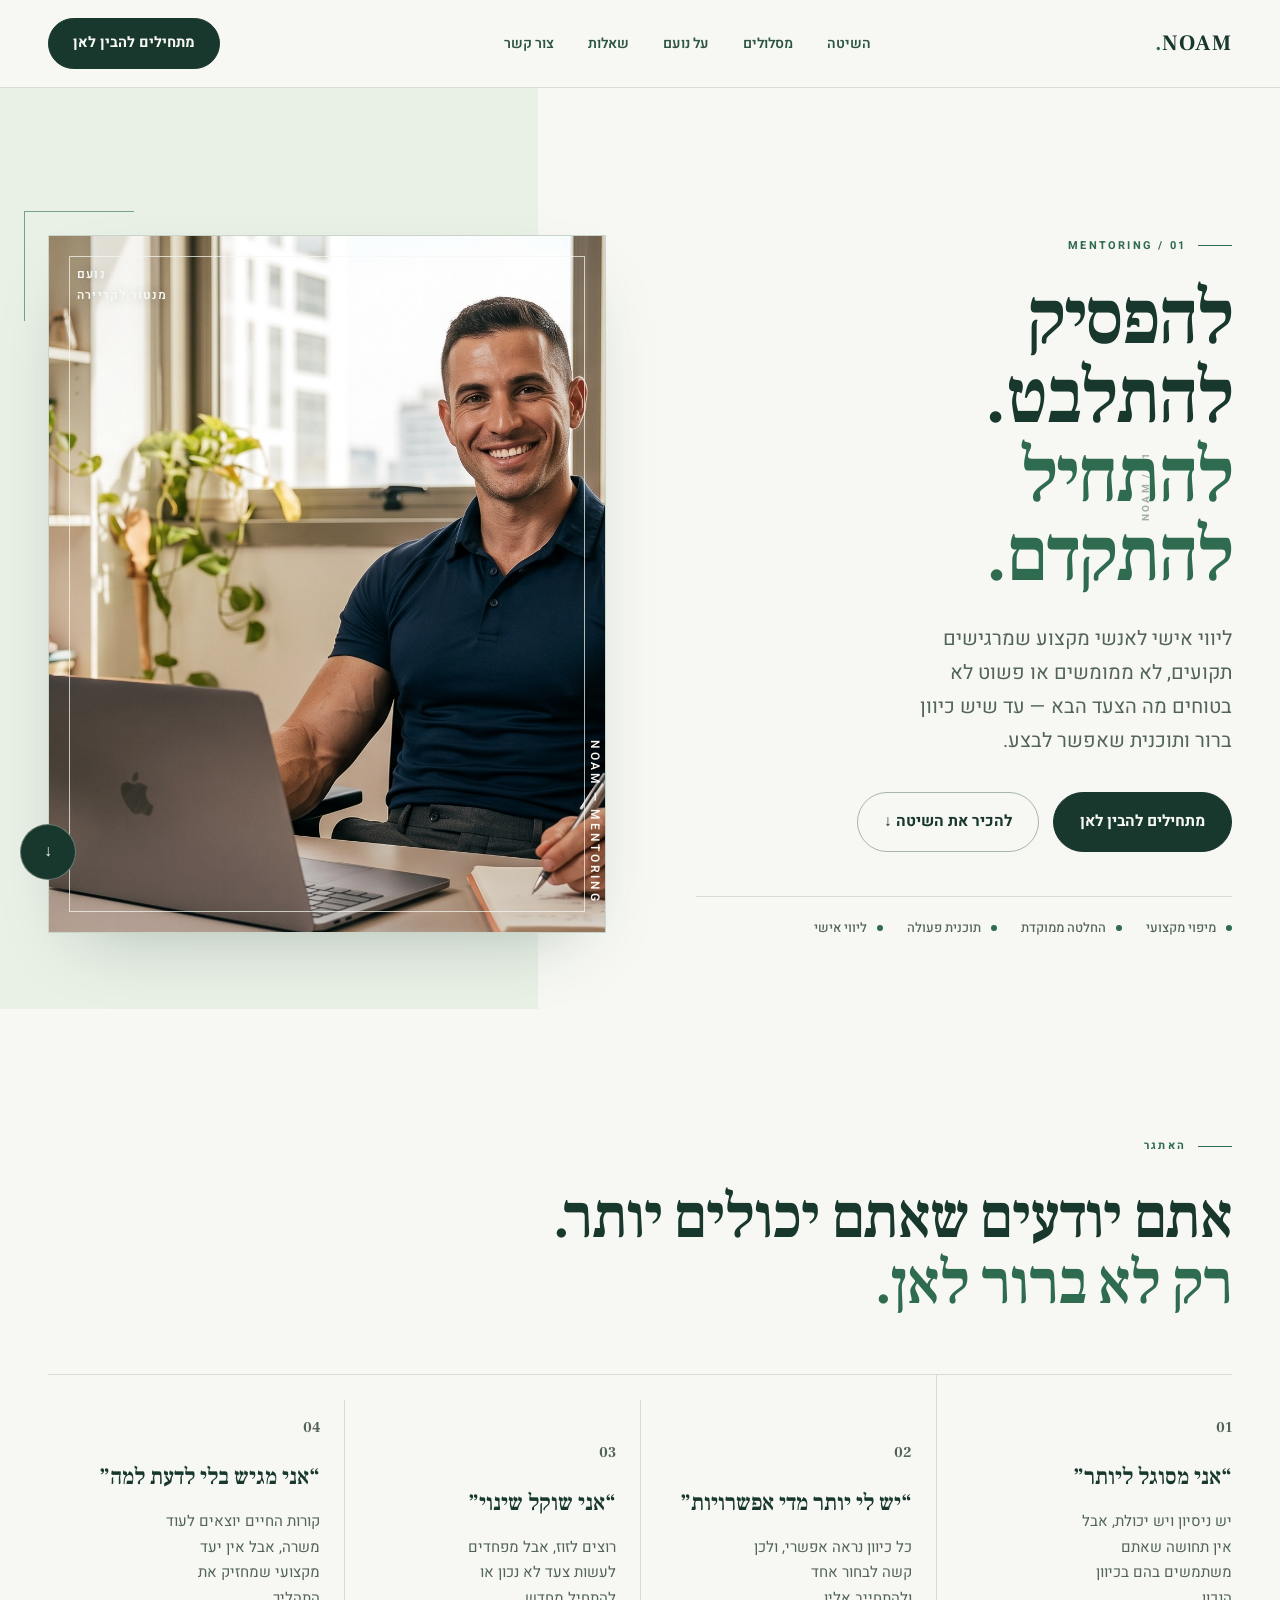
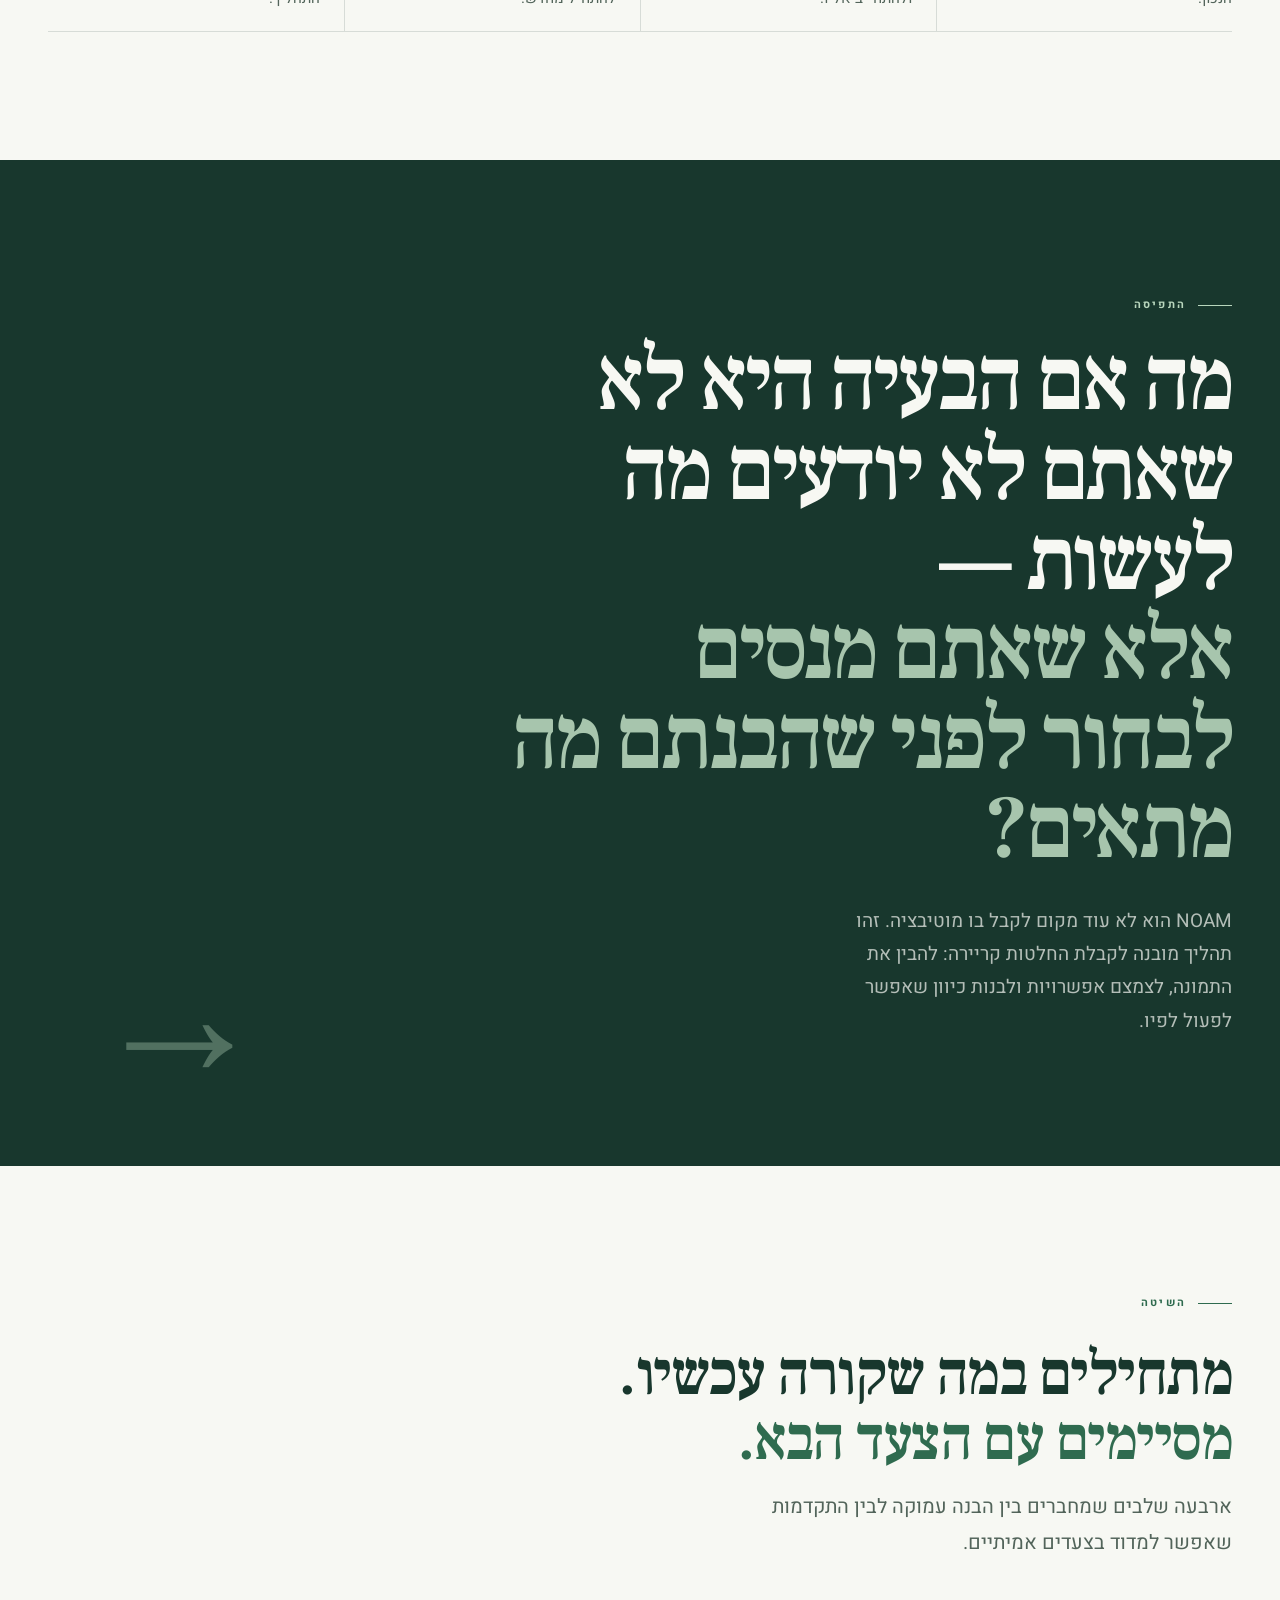
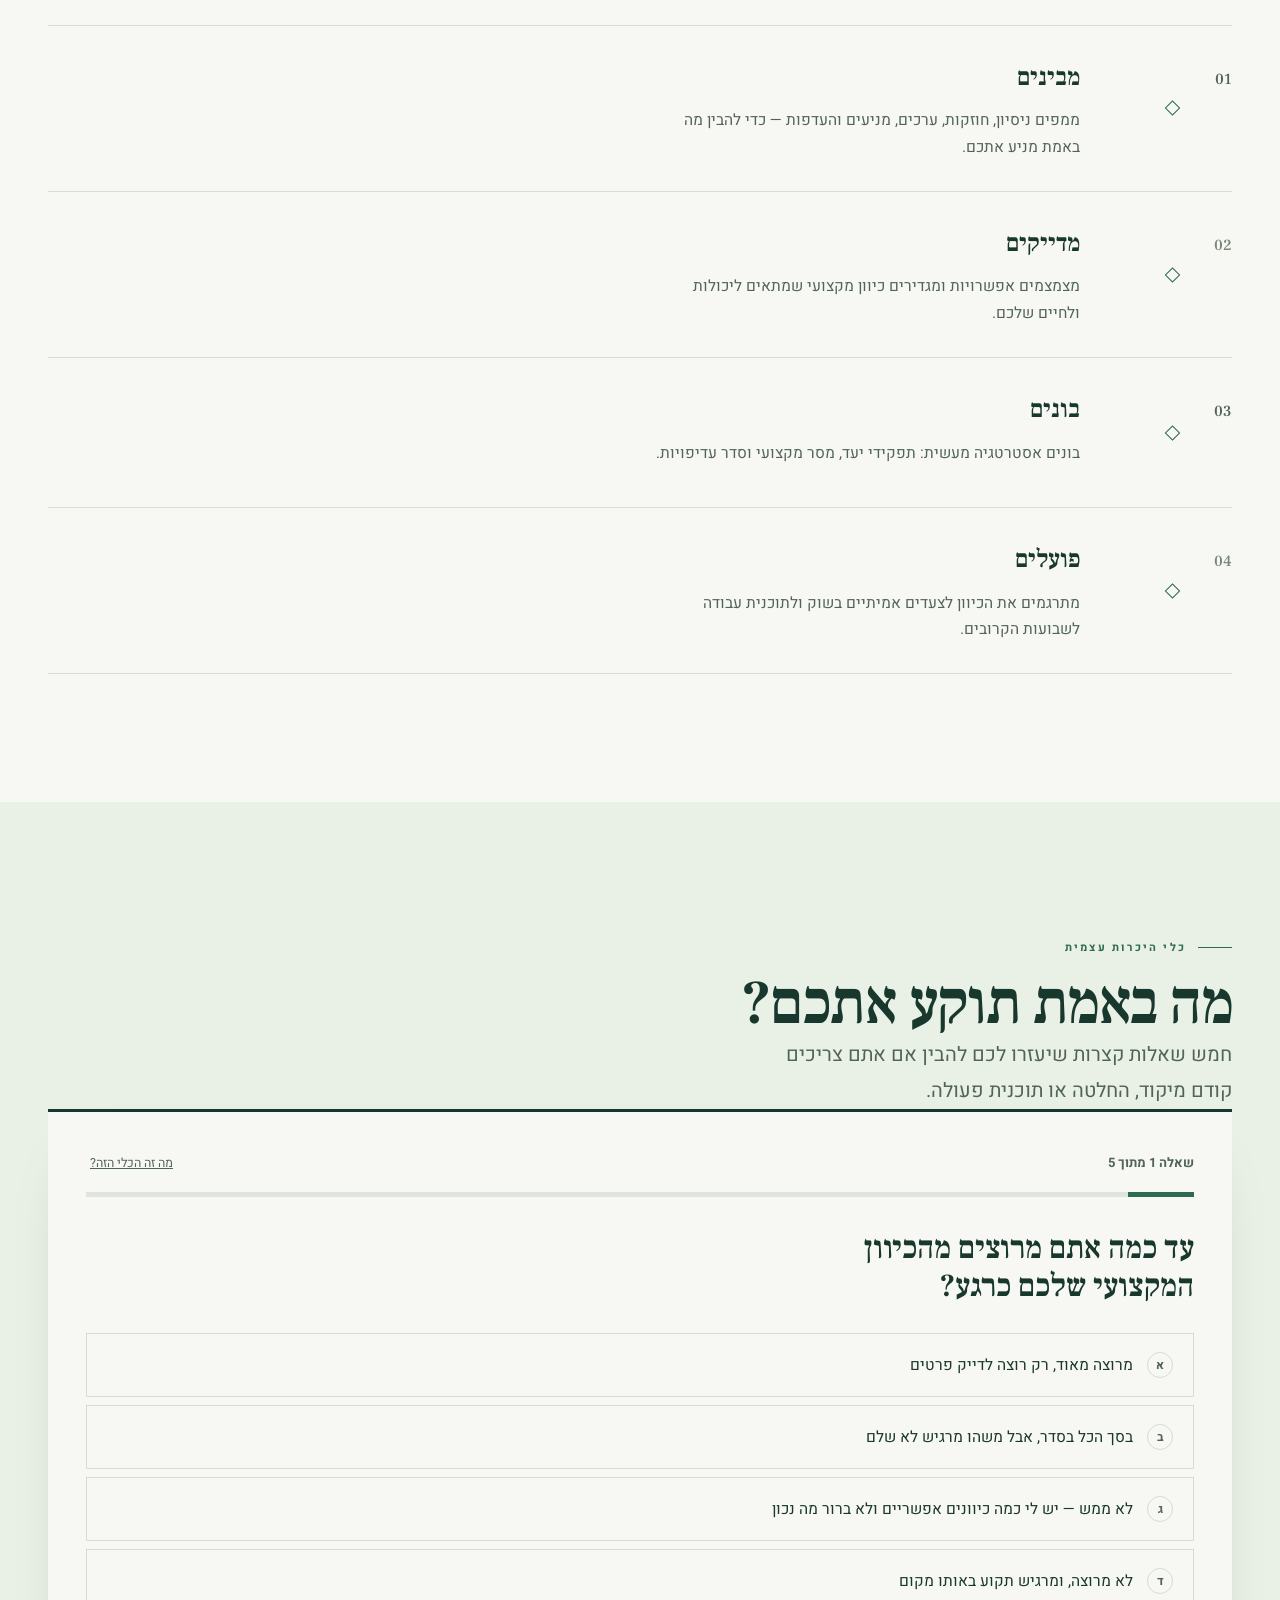
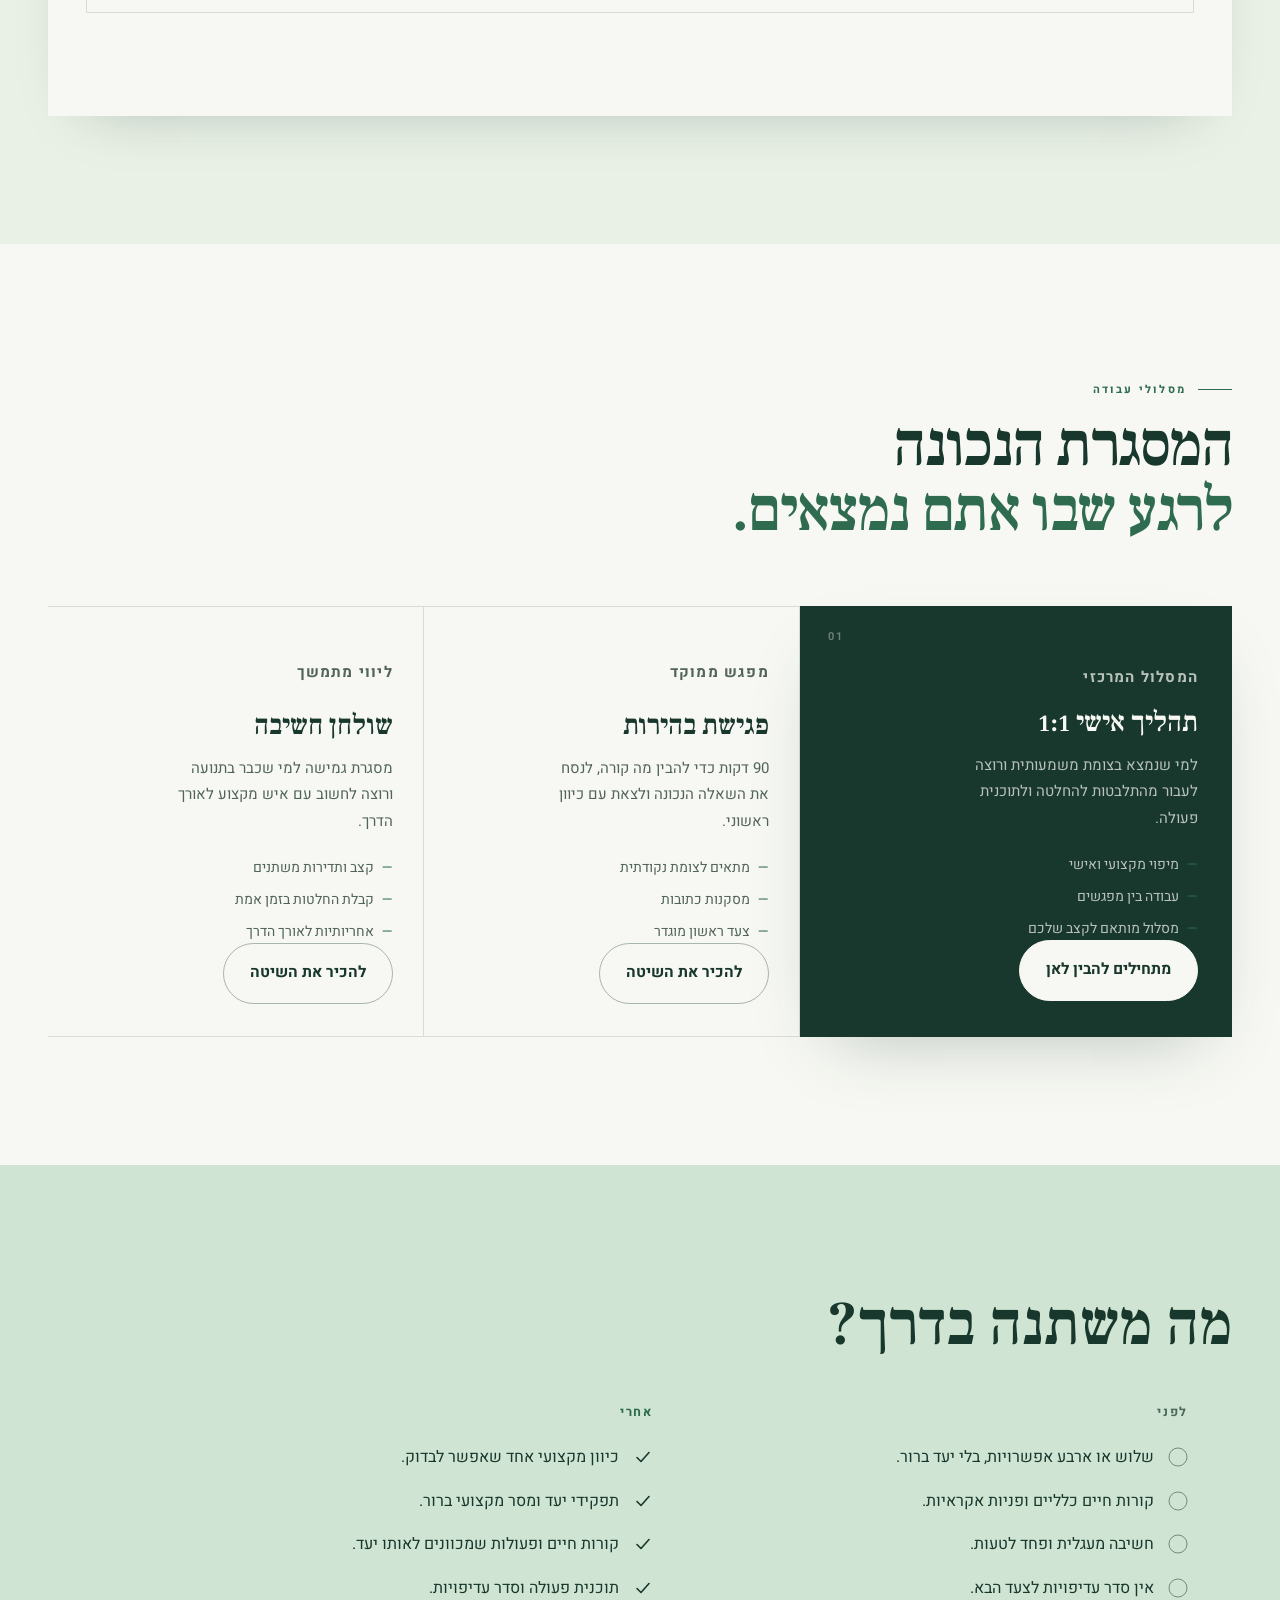
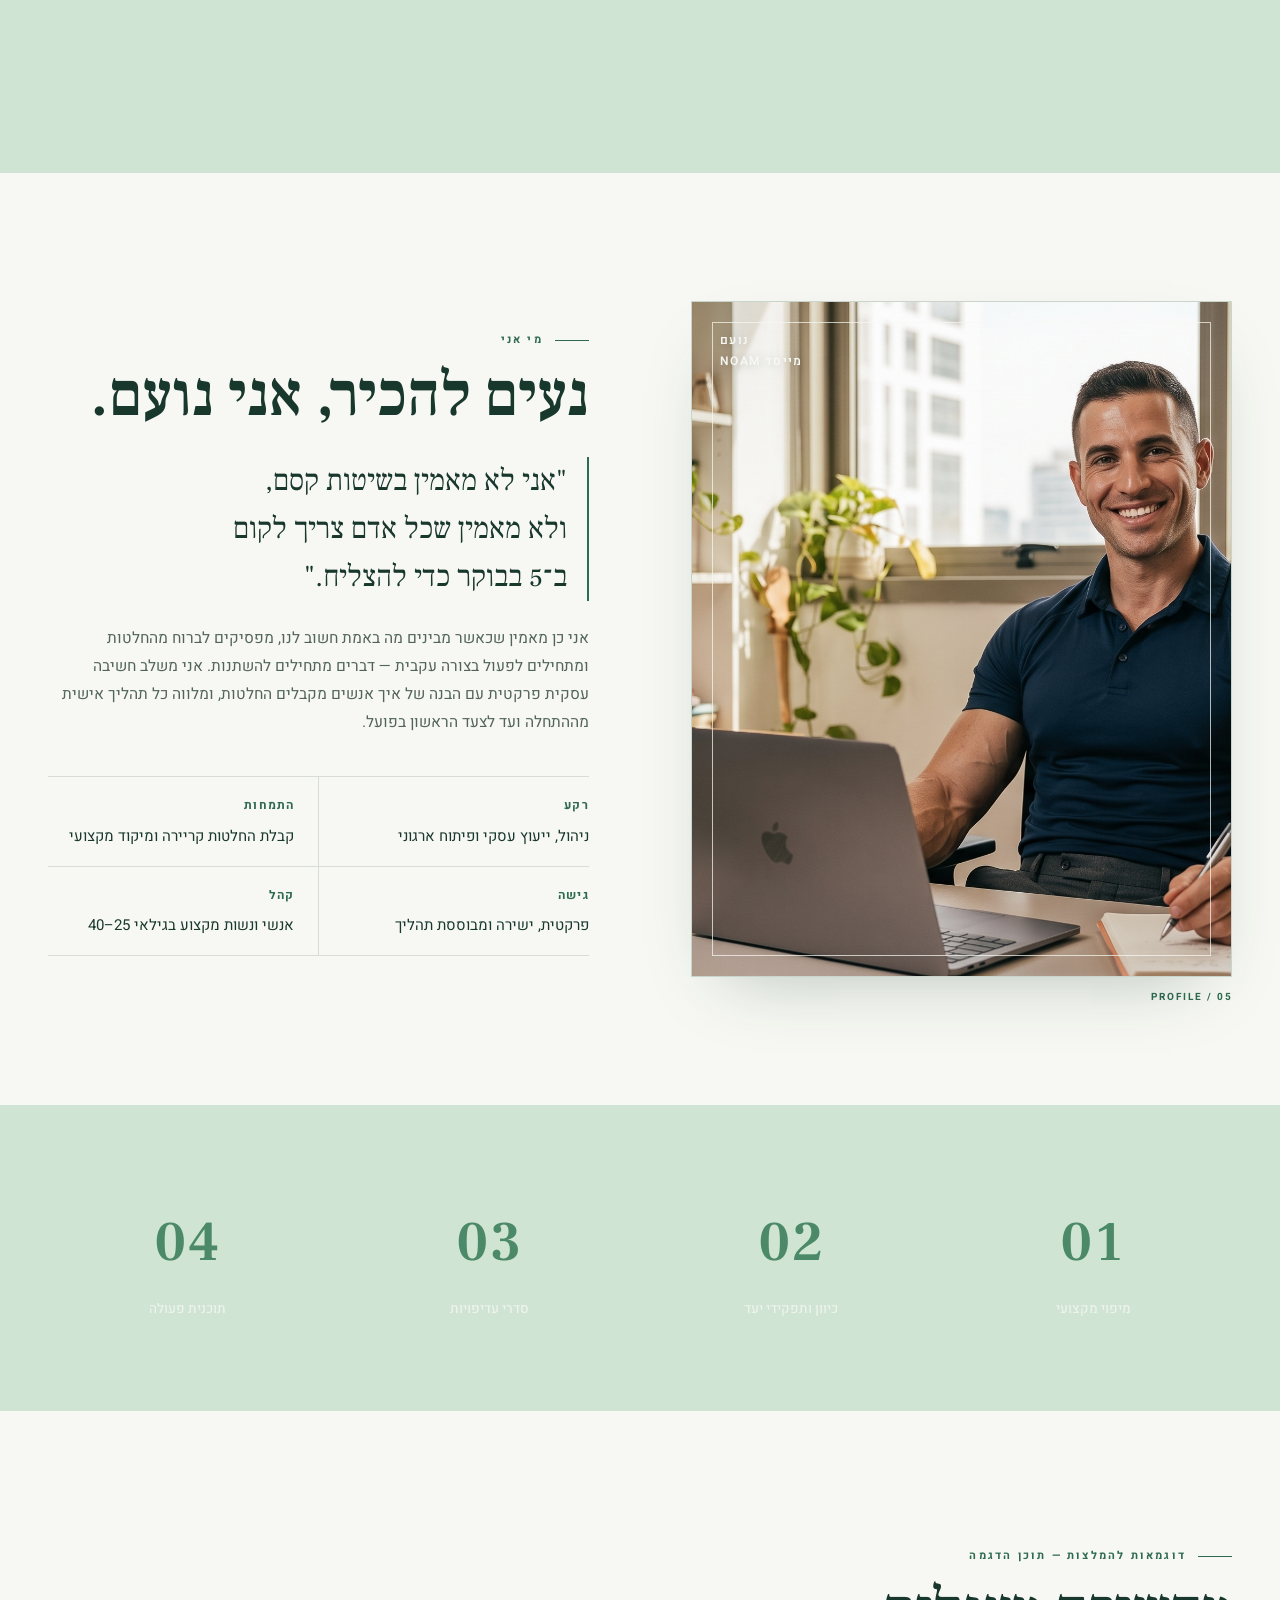
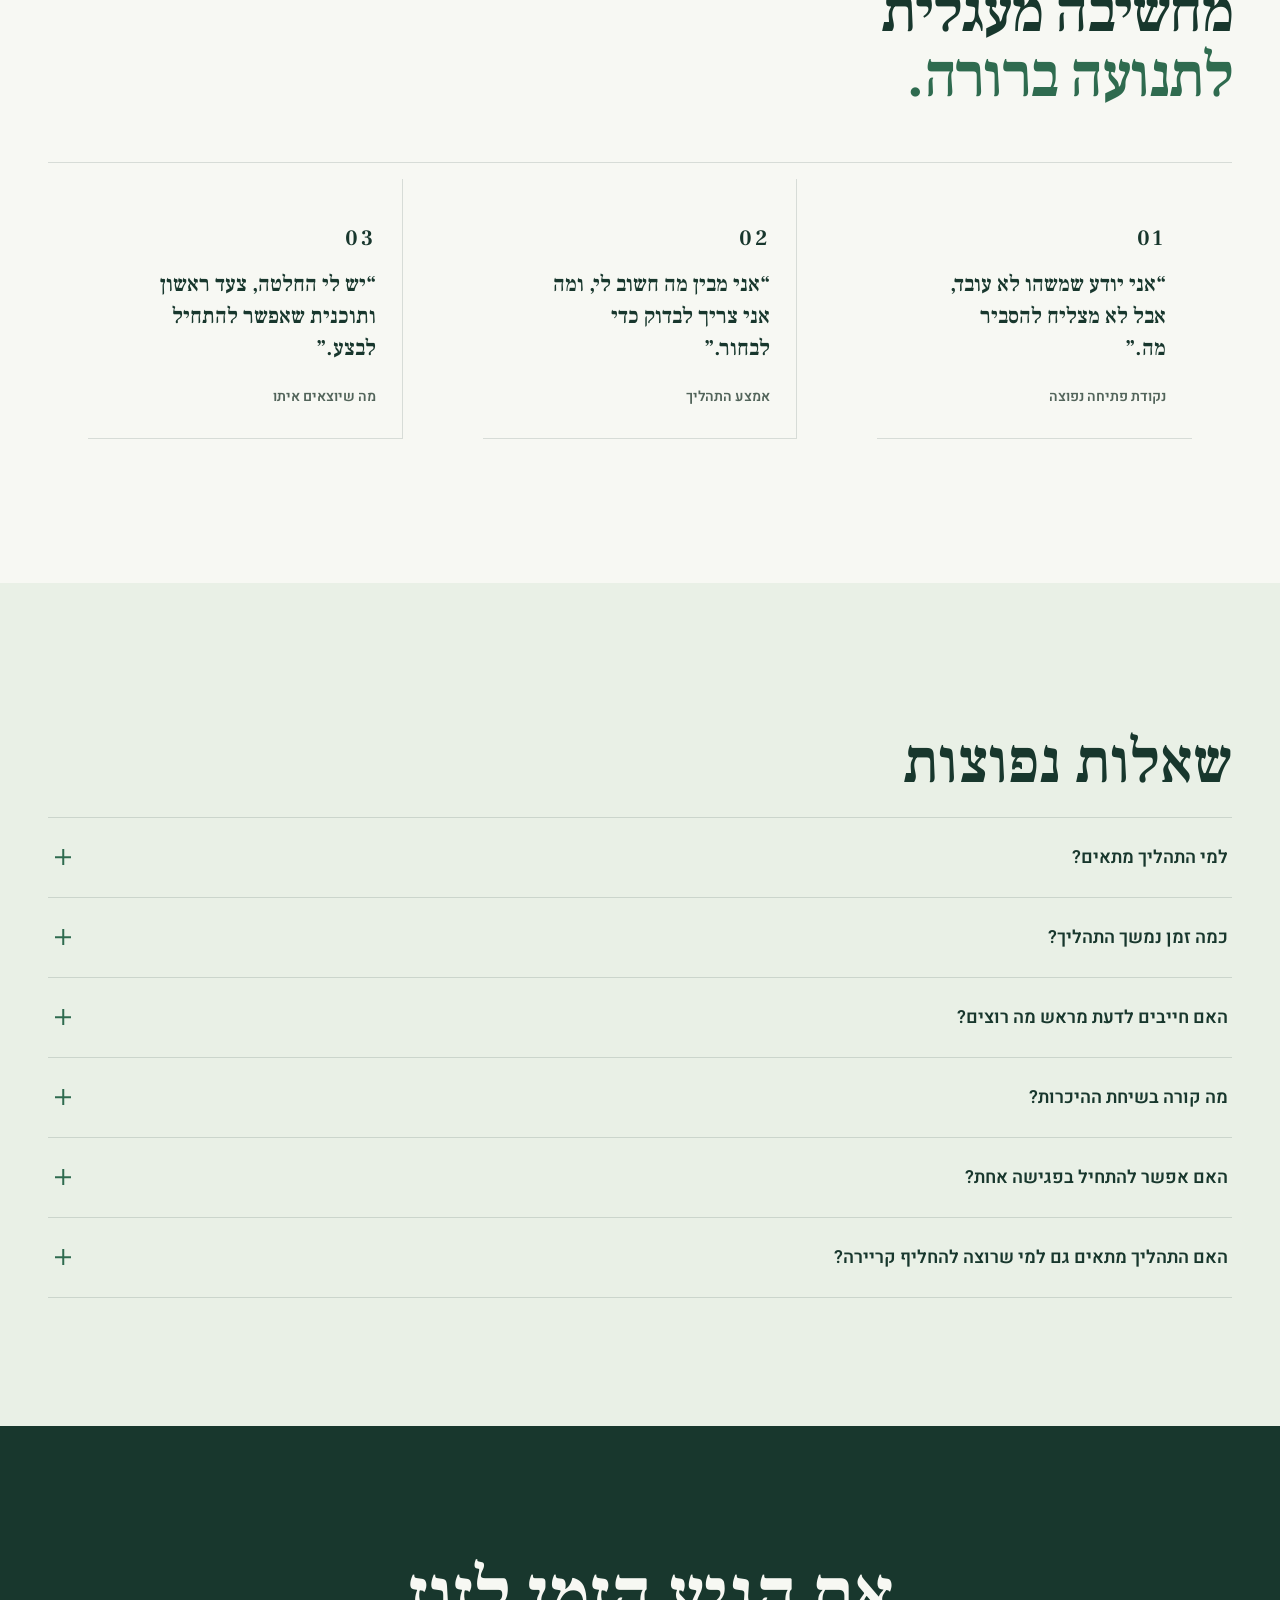
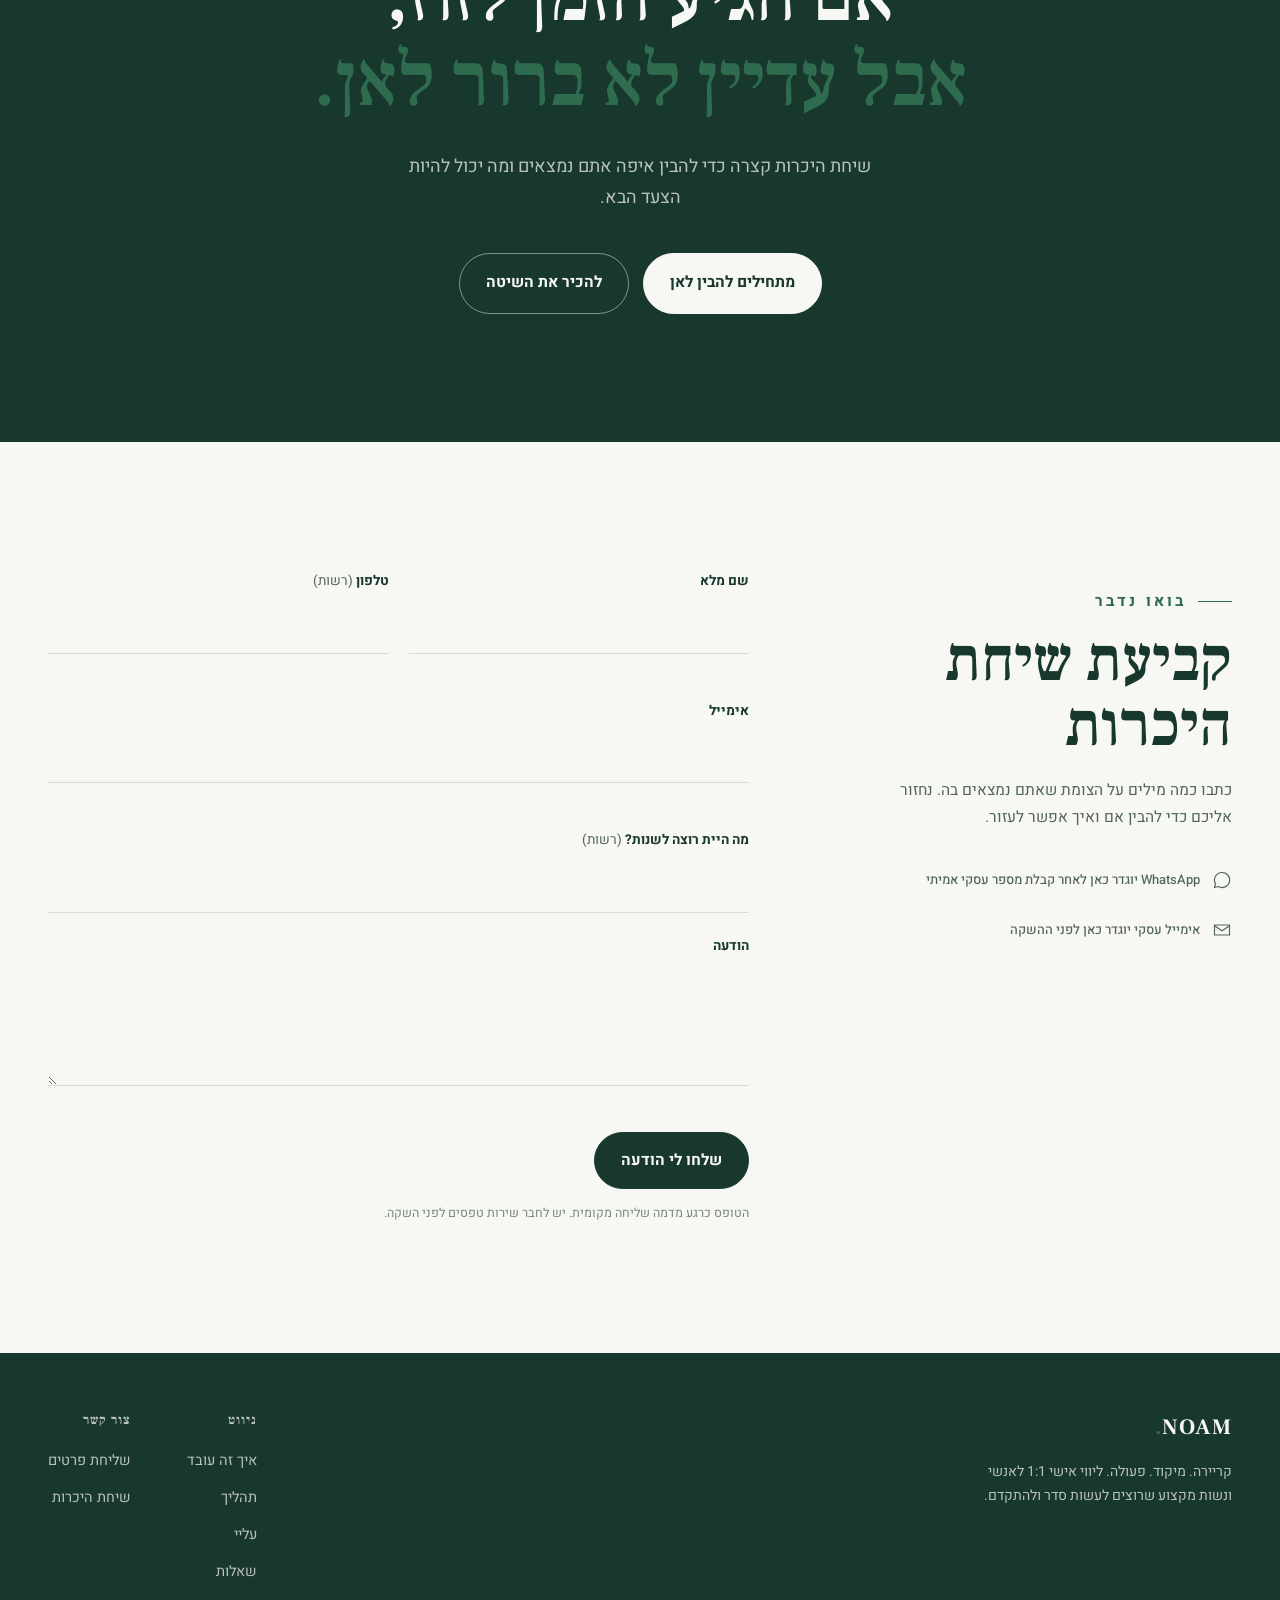
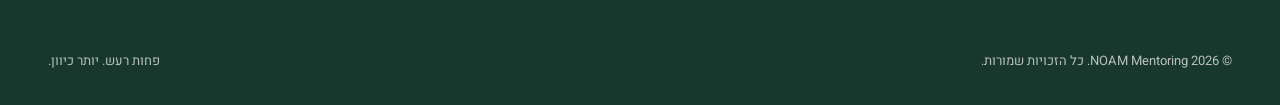
==== commit dfbeaf56: "Refine premium conversion experience" ====
--- a/index.html
+++ b/index.html
@@ -34,7 +34,7 @@
       </ul>
     </nav>
     <div class="header-actions">
-      <a href="#contact" class="btn btn--primary">קביעת שיחת היכרות</a>
+      <a href="#contact" class="btn btn--primary">מתחילים להבין לאן</a>
       <button class="menu-toggle" id="menu-toggle" aria-expanded="false" aria-controls="mobile-menu" aria-label="פתיחת תפריט">
         <span></span><span></span><span></span>
       </button>
@@ -50,7 +50,7 @@
     <a href="#faq">שאלות</a>
     <a href="#contact">צור קשר</a>
   </nav>
-  <a href="#contact" class="btn btn--primary btn--block">קביעת שיחת היכרות</a>
+  <a href="#contact" class="btn btn--primary btn--block">מתחילים להבין לאן</a>
   <p class="mobile-menu__meta">NOAM / CAREER MENTORING</p>
 </div>
 
@@ -61,11 +61,11 @@
     <div class="container hero__grid">
       <div class="hero__copy">
         <p class="eyebrow hero__eyebrow">MENTORING / 01</p>
-          <h1 class="hero__title">להפסיק להתלבט.<br><em>להתחיל להתקדם.</em></h1>
-          <p class="hero__lede">ליווי אישי לאנשים מוכשרים שנמצאים בצומת: רוצים להתקדם, אבל צריכים קודם להבין לאן.</p>
+          <h1 class="hero__title">להפסיק להתלבט. <em>להתחיל להתקדם.</em></h1>
+          <p class="hero__lede">ליווי אישי לאנשי מקצוע שמרגישים תקועים, לא ממומשים או פשוט לא בטוחים מה הצעד הבא — עד שיש כיוון ברור ותוכנית שאפשר לבצע.</p>
         <div class="btn-row hero__ctas">
-          <a href="#contact" class="btn btn--primary">קביעת שיחת היכרות</a>
-          <a href="#method" class="btn btn--outline">איך זה עובד</a>
+          <a href="#contact" class="btn btn--primary">מתחילים להבין לאן</a>
+          <a href="#method" class="btn btn--outline">להכיר את השיטה ↓</a>
         </div>
       </div>
       <div class="hero__portrait">
@@ -81,9 +81,10 @@
         </div>
       </div>
       <ul class="hero__trust">
-        <li>מיקוד</li>
-        <li>החלטה</li>
-        <li>פעולה</li>
+        <li>מיפוי מקצועי</li>
+        <li>החלטה ממוקדת</li>
+        <li>תוכנית פעולה</li>
+        <li>ליווי אישי</li>
       </ul>
     </div>
   </section>
@@ -93,29 +94,29 @@
     <div class="container">
       <div class="reveal problem__head">
         <p class="eyebrow">האתגר</p>
-        <h2 class="problem__title" id="problem-title">מרגישים שמשהו חייב להשתנות?</h2>
-        <p class="lede">לפעמים הבעיה היא לא חוסר יכולת. היא חוסר כיוון.</p>
+        <h2 class="problem__title" id="problem-title">אתם יודעים שאתם יכולים יותר.<br><em>רק לא ברור לאן.</em></h2>
+        <p class="lede">הבעיה היא לא חוסר יכולת. היא ניסיון לבחור לפני שהבנתם מה באמת מתאים לכם.</p>
       </div>
       <div class="problem__grid">
         <article class="problem__card reveal">
           <p class="problem__num">01</p>
-          <h3>תקועים בקריירה</h3>
-          <p>אתם עובדים, מתקדמים, אבל לא באמת מרגישים שאתם נמצאים במקום הנכון.</p>
+          <h3>“אני מסוגל ליותר”</h3>
+          <p>יש ניסיון ויש יכולת, אבל אין תחושה שאתם משתמשים בהם בכיוון הנכון.</p>
         </article>
         <article class="problem__card reveal">
           <p class="problem__num">02</p>
-          <h3>מתלבטים יותר מדי</h3>
-          <p>יש כמה אפשרויות, אבל קשה לדעת איזו מהן באמת נכונה.</p>
+          <h3>“יש לי יותר מדי אפשרויות”</h3>
+          <p>כל כיוון נראה אפשרי, ולכן קשה לבחור אחד ולהתחייב אליו.</p>
         </article>
         <article class="problem__card reveal">
           <p class="problem__num">03</p>
-          <h3>רוצים להרוויח יותר</h3>
-          <p>אתם יודעים שיש לכם יותר לתת, אבל לא מצליחים לתרגם את זה לצעד מקצועי משמעותי.</p>
+          <h3>“אני שוקל שינוי”</h3>
+          <p>רוצים לזוז, אבל מפחדים לעשות צעד לא נכון או להתחיל מחדש.</p>
         </article>
         <article class="problem__card reveal">
           <p class="problem__num">04</p>
-          <h3>איבדתם כיוון</h3>
-          <p>מה שפעם היה ברור כבר לא מרגיש נכון.</p>
+          <h3>“אני מגיש בלי לדעת למה”</h3>
+          <p>קורות החיים יוצאים לעוד משרה, אבל אין יעד מקצועי שמחזיק את התהליך.</p>
         </article>
       </div>
     </div>
@@ -125,8 +126,8 @@
   <section class="section ink big-idea" aria-labelledby="big-idea-title">
     <div class="container">
       <p class="eyebrow reveal big-idea__eyebrow">התפיסה</p>
-      <h2 class="big-idea__title reveal" id="big-idea-title">בהירות היא לא תחושה.<br><span class="dim">היא תהליך.</span></h2>
-      <p class="big-idea__body reveal">לא מחכים שהביטחון יגיע. בונים אותו דרך שאלות טובות, החלטות קטנות ופעולות שאפשר לבדוק במציאות.</p>
+      <h2 class="big-idea__title reveal" id="big-idea-title">מה אם הבעיה היא לא שאתם לא יודעים מה לעשות —<br><span class="dim">אלא שאתם מנסים לבחור לפני שהבנתם מה מתאים?</span></h2>
+      <p class="big-idea__body reveal">NOAM הוא לא עוד מקום לקבל בו מוטיבציה. זהו תהליך מובנה לקבלת החלטות קריירה: להבין את התמונה, לצמצם אפשרויות ולבנות כיוון שאפשר לפעול לפיו.</p>
     </div>
   </section>
 
@@ -136,24 +137,24 @@
       <div class="reveal method__head">
         <p class="eyebrow">השיטה</p>
         <h2 class="method__title" id="method-title">מתחילים במה שקורה עכשיו.<br><em>מסיימים עם הצעד הבא.</em></h2>
-        <p class="lede">ארבעה שלבים שמחברים בין הבנה עמוקה לבין התקדמות שאפשר להרגיש.</p>
+        <p class="lede">ארבעה שלבים שמחברים בין הבנה עמוקה לבין התקדמות שאפשר למדוד בצעדים אמיתיים.</p>
       </div>
       <div class="method__list">
         <div class="method__item reveal">
           <p class="method__num">01</p>
-          <div><h3>מבינים</h3><p>ממפים את המציאות: מה עובד, מה נשחק, ומה באמת מבקש שינוי.</p></div>
+          <div><h3>מבינים</h3><p>ממפים ניסיון, חוזקות, ערכים, מניעים והעדפות — כדי להבין מה באמת מניע אתכם.</p></div>
         </div>
         <div class="method__item reveal">
           <p class="method__num">02</p>
-          <div><h3>מדייקים</h3><p>מפרידים בין רצון אמיתי, רעש חיצוני ופחד שמתחפש להיגיון.</p></div>
+          <div><h3>מדייקים</h3><p>מצמצמים אפשרויות ומגדירים כיוון מקצועי שמתאים ליכולות ולחיים שלכם.</p></div>
         </div>
         <div class="method__item reveal">
           <p class="method__num">03</p>
-          <div><h3>מחליטים</h3><p>בוחנים אפשרויות, מגדירים קריטריונים ובוחרים כיוון שאפשר לעמוד מאחוריו.</p></div>
+          <div><h3>בונים</h3><p>בונים אסטרטגיה מעשית: תפקידי יעד, מסר מקצועי וסדר עדיפויות.</p></div>
         </div>
         <div class="method__item reveal">
           <p class="method__num">04</p>
-          <div><h3>פועלים</h3><p>מתרגמים את ההחלטה לצעדים, ניסויים ושגרה שמקדמת אתכם קדימה.</p></div>
+          <div><h3>פועלים</h3><p>מתרגמים את הכיוון לצעדים אמיתיים בשוק ולתוכנית עבודה לשבועות הקרובים.</p></div>
         </div>
       </div>
     </div>
@@ -165,7 +166,7 @@
       <div class="reveal">
         <p class="eyebrow">כלי היכרות עצמית</p>
         <h2 class="method__title method__title--offset" id="diag-title">מה באמת תוקע אתכם?</h2>
-        <p class="lede">חמש שאלות קצרות שיעזרו לכם לשים את האצבע על האתגר המרכזי שלכם כרגע.</p>
+        <p class="lede">חמש שאלות קצרות שיעזרו לכם להבין אם אתם צריכים קודם מיקוד, החלטה או תוכנית פעולה.</p>
       </div>
 
       <div class="diagnostic__panel reveal" id="diag-panel">
@@ -197,7 +198,7 @@
           <p class="diagnostic__result-note">זהו כלי קליל להתבוננות עצמית ולא אבחון פסיכולוגי מדעי. לתמונה מדויקת יותר — שיחת היכרות אישית תמיד עוזרת יותר מכל שאלון.</p>
           <p class="diagnostic__result-prompt">רוצים להבין מה הצעד הבא?</p>
           <div class="diagnostic__result-actions">
-            <a href="#contact" class="btn btn--primary">קביעת שיחת היכרות</a>
+            <a href="#contact" class="btn btn--primary">מתחילים להבין לאן</a>
             <button type="button" class="diagnostic__restart" id="diag-restart">להתחיל את השאלון מחדש</button>
           </div>
         </div>
@@ -218,21 +219,21 @@
           <h3>תהליך אישי 1:1</h3>
           <p>למי שנמצא בצומת משמעותית ורוצה לעבור מהתלבטות להחלטה ולתוכנית פעולה.</p>
           <ul><li>מיפוי מקצועי ואישי</li><li>עבודה בין מפגשים</li><li>מסלול מותאם לקצב שלכם</li></ul>
-          <a href="#contact" class="btn btn--primary">לבדוק התאמה</a>
+          <a href="#contact" class="btn btn--primary">מתחילים להבין לאן</a>
         </div>
         <div class="service-card">
           <p class="service-card__duration">מפגש ממוקד</p>
           <h3>פגישת בהירות</h3>
           <p>90 דקות כדי להבין מה קורה, לנסח את השאלה הנכונה ולצאת עם כיוון ראשוני.</p>
           <ul><li>מתאים לצומת נקודתית</li><li>מסקנות כתובות</li><li>צעד ראשון מוגדר</li></ul>
-          <a href="#contact" class="btn btn--outline">לשאול שאלה</a>
+          <a href="#contact" class="btn btn--outline">להכיר את השיטה</a>
         </div>
         <div class="service-card">
           <p class="service-card__duration">ליווי מתמשך</p>
           <h3>שולחן חשיבה</h3>
           <p>מסגרת גמישה למי שכבר בתנועה ורוצה לחשוב עם איש מקצוע לאורך הדרך.</p>
           <ul><li>קצב ותדירות משתנים</li><li>קבלת החלטות בזמן אמת</li><li>אחריותיות לאורך הדרך</li></ul>
-          <a href="#contact" class="btn btn--outline">לבדוק התאמה</a>
+          <a href="#contact" class="btn btn--outline">להכיר את השיטה</a>
         </div>
       </div>
     </div>
@@ -246,19 +247,19 @@
         <div class="compare__col compare__col--before">
           <p class="compare__label">לפני</p>
           <ul class="compare__list">
-            <li><svg class="compare__icon" viewBox="0 0 20 20" aria-hidden="true"><circle cx="10" cy="10" r="9" stroke="currentColor" stroke-opacity=".5" fill="none"></circle></svg>אני יודע שמשהו לא עובד.</li>
-            <li><svg class="compare__icon" viewBox="0 0 20 20" aria-hidden="true"><circle cx="10" cy="10" r="9" stroke="currentColor" stroke-opacity=".5" fill="none"></circle></svg>אני מתלבט בין כמה כיוונים.</li>
-            <li><svg class="compare__icon" viewBox="0 0 20 20" aria-hidden="true"><circle cx="10" cy="10" r="9" stroke="currentColor" stroke-opacity=".5" fill="none"></circle></svg>אני דוחה החלטות.</li>
-            <li><svg class="compare__icon" viewBox="0 0 20 20" aria-hidden="true"><circle cx="10" cy="10" r="9" stroke="currentColor" stroke-opacity=".5" fill="none"></circle></svg>אני לא יודע איך להתקדם.</li>
+            <li><svg class="compare__icon" viewBox="0 0 20 20" aria-hidden="true"><circle cx="10" cy="10" r="9" stroke="currentColor" stroke-opacity=".5" fill="none"></circle></svg>שלוש או ארבע אפשרויות, בלי יעד ברור.</li>
+            <li><svg class="compare__icon" viewBox="0 0 20 20" aria-hidden="true"><circle cx="10" cy="10" r="9" stroke="currentColor" stroke-opacity=".5" fill="none"></circle></svg>קורות חיים כלליים ופניות אקראיות.</li>
+            <li><svg class="compare__icon" viewBox="0 0 20 20" aria-hidden="true"><circle cx="10" cy="10" r="9" stroke="currentColor" stroke-opacity=".5" fill="none"></circle></svg>חשיבה מעגלית ופחד לטעות.</li>
+            <li><svg class="compare__icon" viewBox="0 0 20 20" aria-hidden="true"><circle cx="10" cy="10" r="9" stroke="currentColor" stroke-opacity=".5" fill="none"></circle></svg>אין סדר עדיפויות לצעד הבא.</li>
           </ul>
         </div>
         <div class="compare__col compare__col--after">
           <p class="compare__label">אחרי</p>
           <ul class="compare__list">
-            <li><svg class="compare__icon" viewBox="0 0 20 20" aria-hidden="true"><path d="M4 10.5l4 4 8-9" stroke="#4a72a8" stroke-width="1.6" fill="none" stroke-linecap="round" stroke-linejoin="round"></path></svg>אני יודע מה אני רוצה.</li>
-            <li><svg class="compare__icon" viewBox="0 0 20 20" aria-hidden="true"><path d="M4 10.5l4 4 8-9" stroke="#4a72a8" stroke-width="1.6" fill="none" stroke-linecap="round" stroke-linejoin="round"></path></svg>יש לי יעד ברור.</li>
-            <li><svg class="compare__icon" viewBox="0 0 20 20" aria-hidden="true"><path d="M4 10.5l4 4 8-9" stroke="#4a72a8" stroke-width="1.6" fill="none" stroke-linecap="round" stroke-linejoin="round"></path></svg>אני יודע מה הצעד הבא.</li>
-            <li><svg class="compare__icon" viewBox="0 0 20 20" aria-hidden="true"><path d="M4 10.5l4 4 8-9" stroke="#4a72a8" stroke-width="1.6" fill="none" stroke-linecap="round" stroke-linejoin="round"></path></svg>יש לי תוכנית פעולה.</li>
+            <li><svg class="compare__icon" viewBox="0 0 20 20" aria-hidden="true"><path d="M4 10.5l4 4 8-9" stroke="currentColor" stroke-width="1.6" fill="none" stroke-linecap="round" stroke-linejoin="round"></path></svg>כיוון מקצועי אחד שאפשר לבדוק.</li>
+            <li><svg class="compare__icon" viewBox="0 0 20 20" aria-hidden="true"><path d="M4 10.5l4 4 8-9" stroke="currentColor" stroke-width="1.6" fill="none" stroke-linecap="round" stroke-linejoin="round"></path></svg>תפקידי יעד ומסר מקצועי ברור.</li>
+            <li><svg class="compare__icon" viewBox="0 0 20 20" aria-hidden="true"><path d="M4 10.5l4 4 8-9" stroke="currentColor" stroke-width="1.6" fill="none" stroke-linecap="round" stroke-linejoin="round"></path></svg>קורות חיים ופעולות שמכוונים לאותו יעד.</li>
+            <li><svg class="compare__icon" viewBox="0 0 20 20" aria-hidden="true"><path d="M4 10.5l4 4 8-9" stroke="currentColor" stroke-width="1.6" fill="none" stroke-linecap="round" stroke-linejoin="round"></path></svg>תוכנית פעולה וסדר עדיפויות.</li>
           </ul>
         </div>
       </div>
@@ -283,7 +284,7 @@
         <p class="eyebrow">מי אני</p>
         <h2 class="about__title" id="about-title">נעים להכיר, אני נועם.</h2>
         <p class="about__quote">"אני לא מאמין בשיטות קסם, ולא מאמין שכל אדם צריך לקום ב־5 בבוקר כדי להצליח."</p>
-        <p class="about__text">אני כן מאמין שכאשר מבינים מה באמת חשוב לנו, מפסיקים לברוח מהחלטות ומתחילים לפעול בצורה עקבית — דברים מתחילים להשתנות. במשך יותר מעשור עבדתי עם מנהלים, יזמים ואנשי מקצוע שהגיעו לנקודה שבה הידע והניסיון כבר לא מספיקים — צריך גם כיוון. אני משלב חשיבה עסקית פרקטית עם הבנה עמוקה של איך אנשים באמת מקבלים החלטות, ומלווה כל תהליך אישית מההתחלה ועד לצעד הראשון בפועל.</p>
+        <p class="about__text">אני כן מאמין שכאשר מבינים מה באמת חשוב לנו, מפסיקים לברוח מהחלטות ומתחילים לפעול בצורה עקבית — דברים מתחילים להשתנות. אני משלב חשיבה עסקית פרקטית עם הבנה של איך אנשים מקבלים החלטות, ומלווה כל תהליך אישית מההתחלה ועד לצעד הראשון בפועל.</p>
         <div class="about__facts">
           <div class="about__fact"><p class="about__fact-label">רקע</p><p class="about__fact-value">ניהול, ייעוץ עסקי ופיתוח ארגוני</p></div>
           <div class="about__fact"><p class="about__fact-label">התמחות</p><p class="about__fact-value">קבלת החלטות קריירה ומיקוד מקצועי</p></div>
@@ -298,9 +299,10 @@
   <section class="section ink section--tight" aria-label="נתוני אמון">
     <div class="container">
       <div class="trust__grid reveal">
-        <div><p class="trust__num">1:1</p><p class="trust__label">ליווי אישי</p></div>
-        <div><p class="trust__num">04</p><p class="trust__label">שלבים בתהליך</p></div>
-        <div><p class="trust__num">100%</p><p class="trust__label">התאמה אישית</p></div>
+        <div><p class="trust__num">01</p><p class="trust__label">מיפוי מקצועי</p></div>
+        <div><p class="trust__num">02</p><p class="trust__label">כיוון ותפקידי יעד</p></div>
+        <div><p class="trust__num">03</p><p class="trust__label">סדרי עדיפויות</p></div>
+        <div><p class="trust__num">04</p><p class="trust__label">תוכנית פעולה</p></div>
       </div>
     </div>
   </section>
@@ -368,11 +370,11 @@
   <!-- FINAL CTA -->
   <section class="section ink final-cta" aria-labelledby="final-cta-title">
     <div class="container">
-      <h2 class="final-cta__title reveal" id="final-cta-title">הצעד הבא לא חייב להיות גדול.<br>הוא צריך להיות נכון.</h2>
-      <p class="final-cta__body reveal">אם אתם מרגישים שהגיע הזמן לעשות סדר ולהתקדם, אפשר להתחיל בשיחה אחת.</p>
+      <h2 class="final-cta__title reveal" id="final-cta-title">אם הגיע הזמן לזוז,<br><em>אבל עדיין לא ברור לאן.</em></h2>
+      <p class="final-cta__body reveal">שיחת היכרות קצרה כדי להבין איפה אתם נמצאים ומה יכול להיות הצעד הבא.</p>
       <div class="btn-row reveal">
-        <a href="#contact" class="btn btn--primary">קביעת שיחת היכרות</a>
-        <a href="#method" class="btn btn--outline">להכיר את התהליך</a>
+        <a href="#contact" class="btn btn--primary">מתחילים להבין לאן</a>
+        <a href="#method" class="btn btn--outline">להכיר את השיטה</a>
       </div>
     </div>
   </section>
--- a/css/styles.css
+++ b/css/styles.css
@@ -594,7 +594,7 @@
   .about__quote{ border-inline-start-color:var(--cobalt); font-size:clamp(21px,2.6vw,30px); }
   .about__facts{ margin-top:40px; }
 
-  .trust__grid{ grid-template-columns:repeat(3,1fr); }
+  .trust__grid{ grid-template-columns:repeat(4,1fr); }
   .testimonials__grid{ grid-template-columns:repeat(3,1fr); }
   .testimonial{ padding:34px 28px; }
   .testimonial__mark{ font:600 15px var(--font-body); color:var(--cobalt); letter-spacing:.12em; }
@@ -633,7 +633,7 @@
   @media (max-width:767px){
     .container{ padding-inline:20px; }
     .hero{ min-height:0; padding-block:80px 60px; }
-    .hero__title{ font-size:clamp(43px,12vw,64px); }
+    .hero__title{ max-width:100%; font-size:clamp(36px,10.5vw,56px); line-height:1.08; }
     .hero__actions{ display:flex; flex-direction:column; align-items:flex-start; gap:18px; }
     .hero__actions .btn{ width:100%; }
     .portrait{ aspect-ratio:4/5; }
@@ -649,7 +649,7 @@
     .compare__steps{ grid-template-columns:1fr; }
     .compare__steps>div{ border-inline-start:0; border-bottom:1px solid var(--line-on-paper); }
     .compare__steps p{ margin-top:22px; }
-    .trust__grid{ gap:12px; }
+    .trust__grid{ grid-template-columns:repeat(2,1fr); gap:24px 12px; }
     .trust__num{ font-size:30px; }
     .footer__top{ gap:28px; }
   }
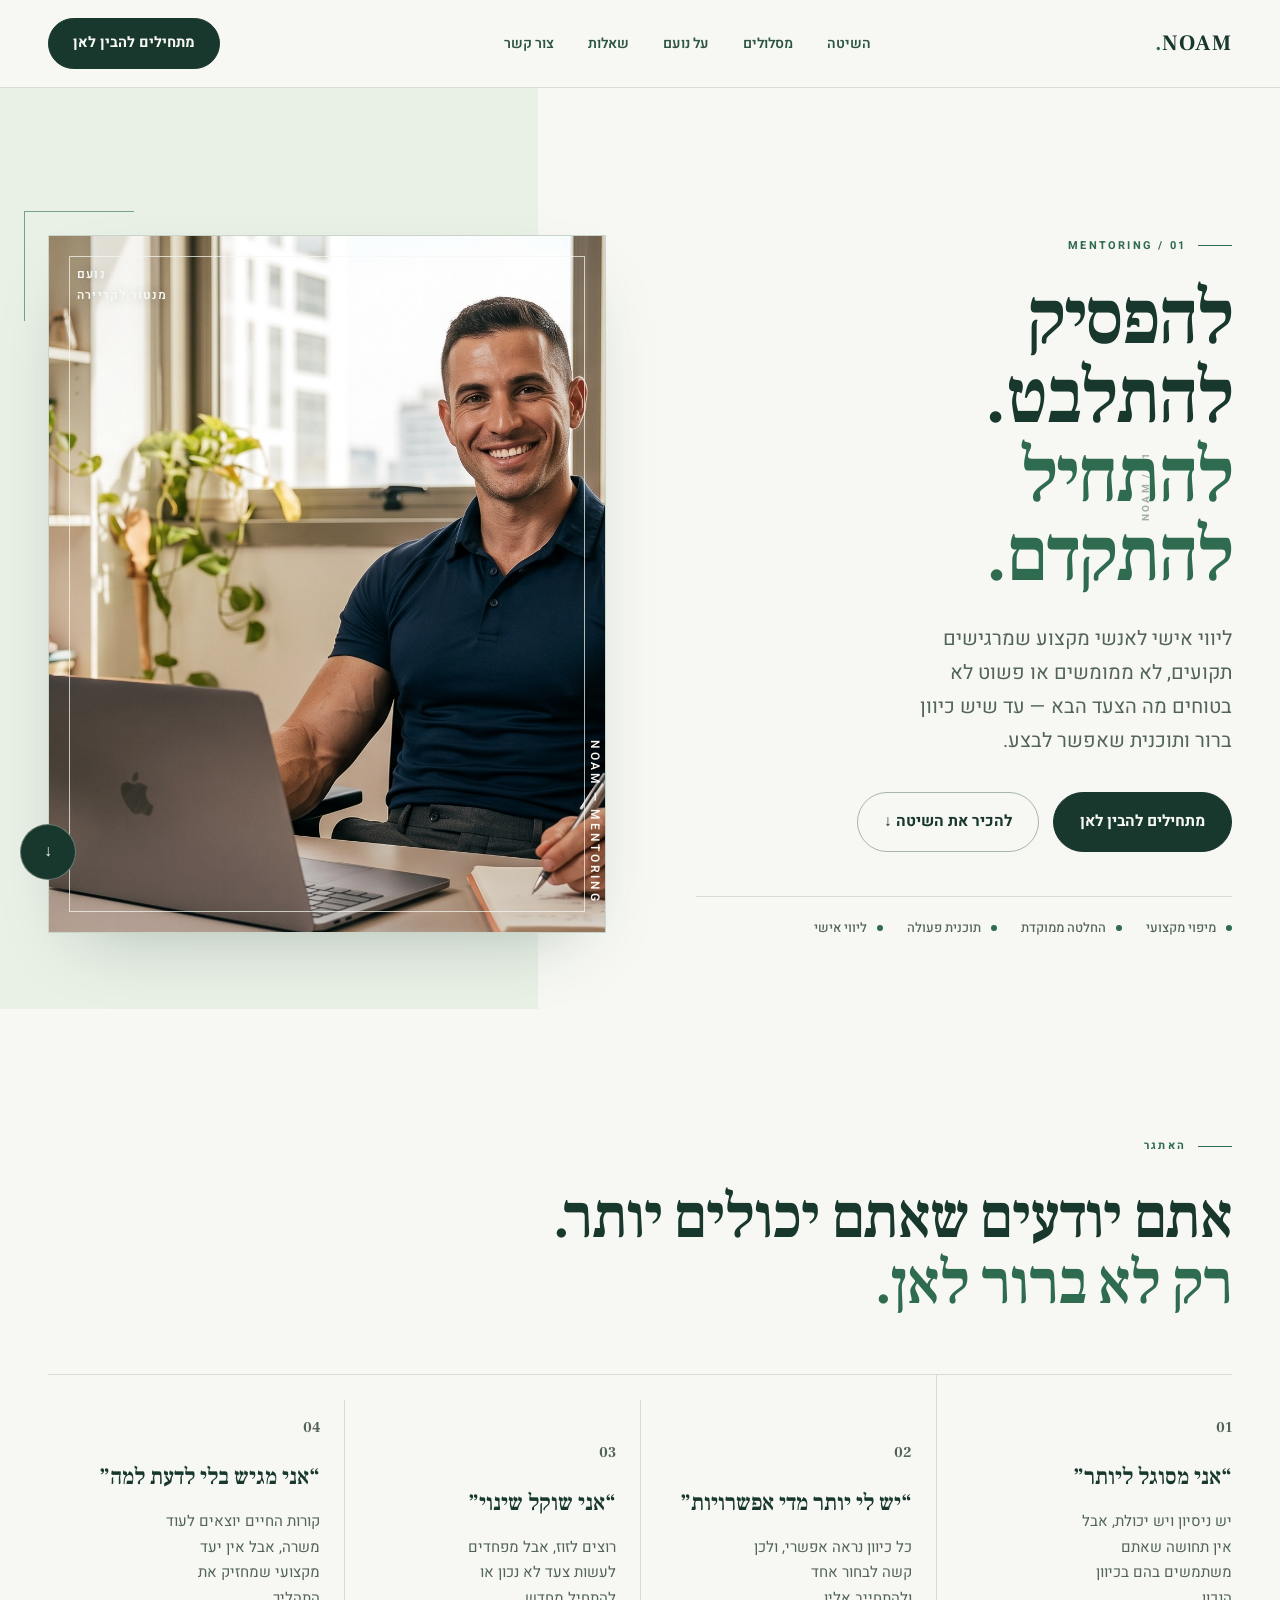
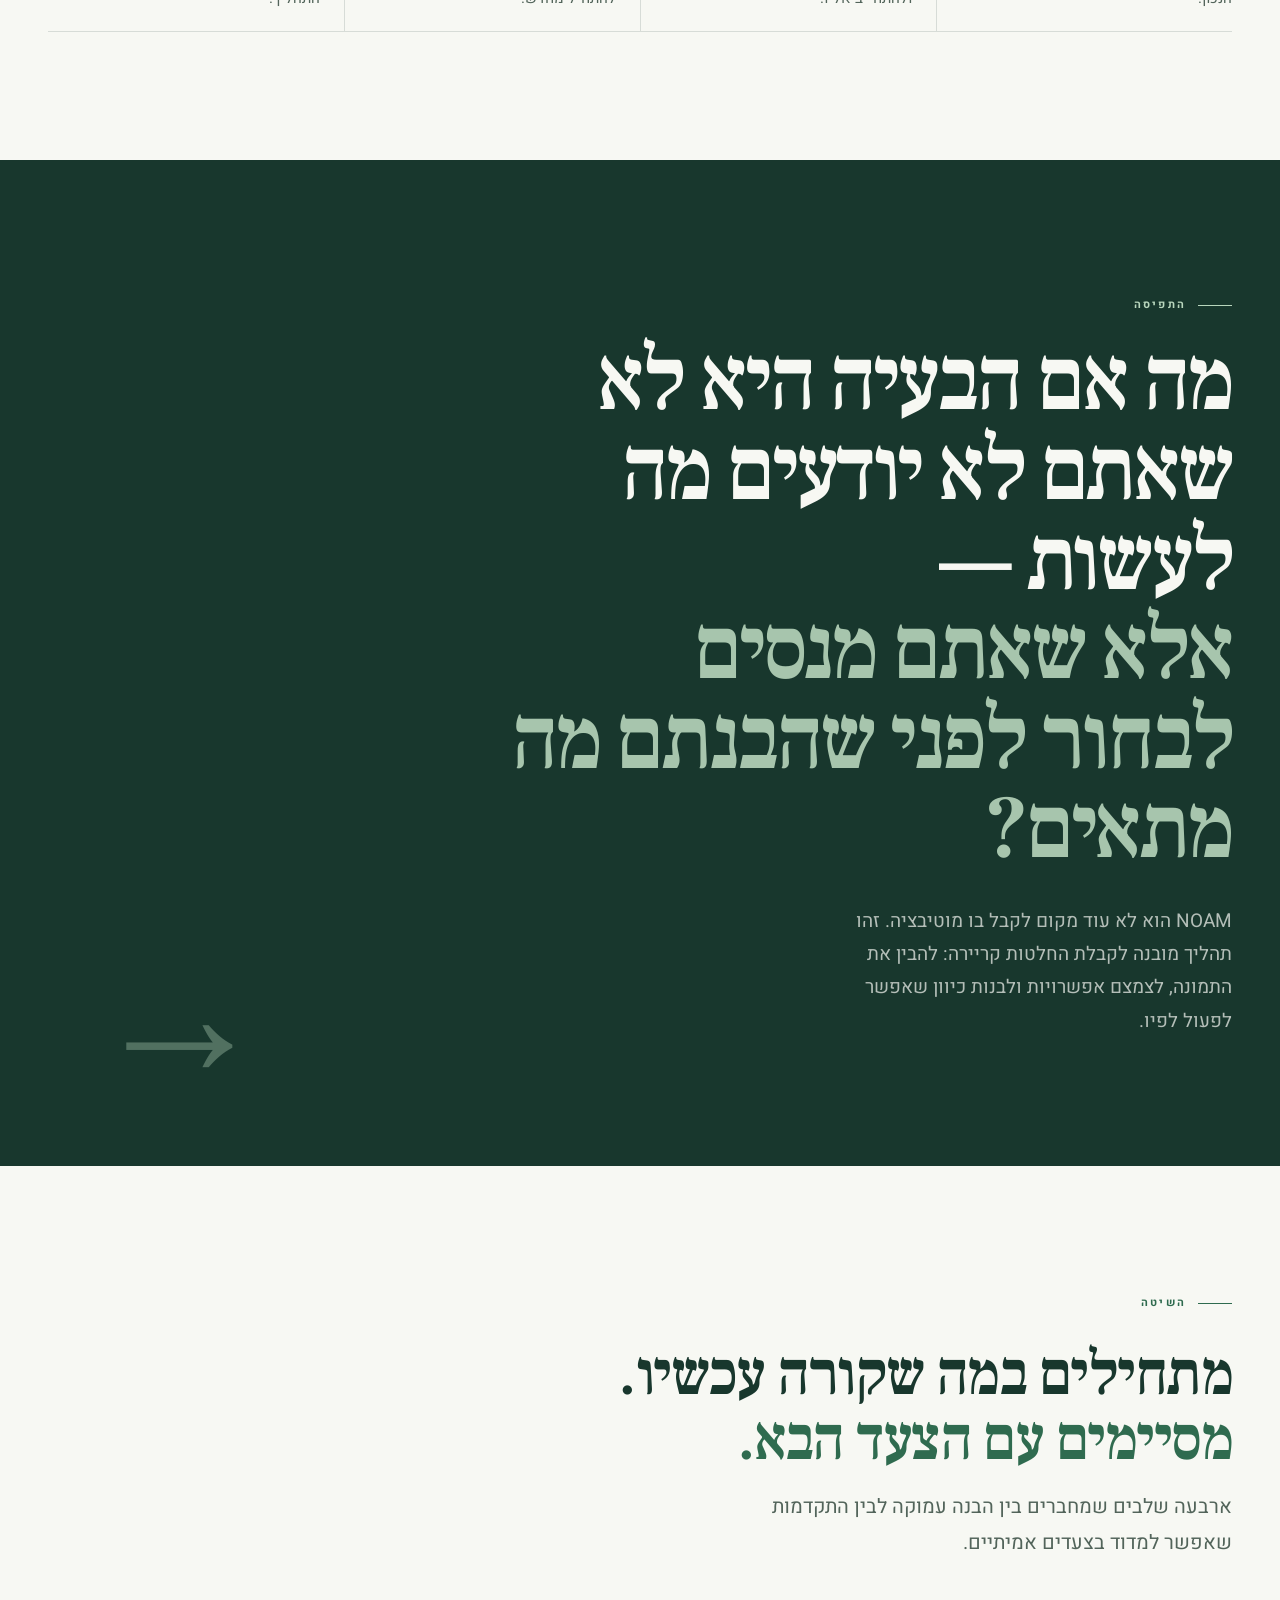
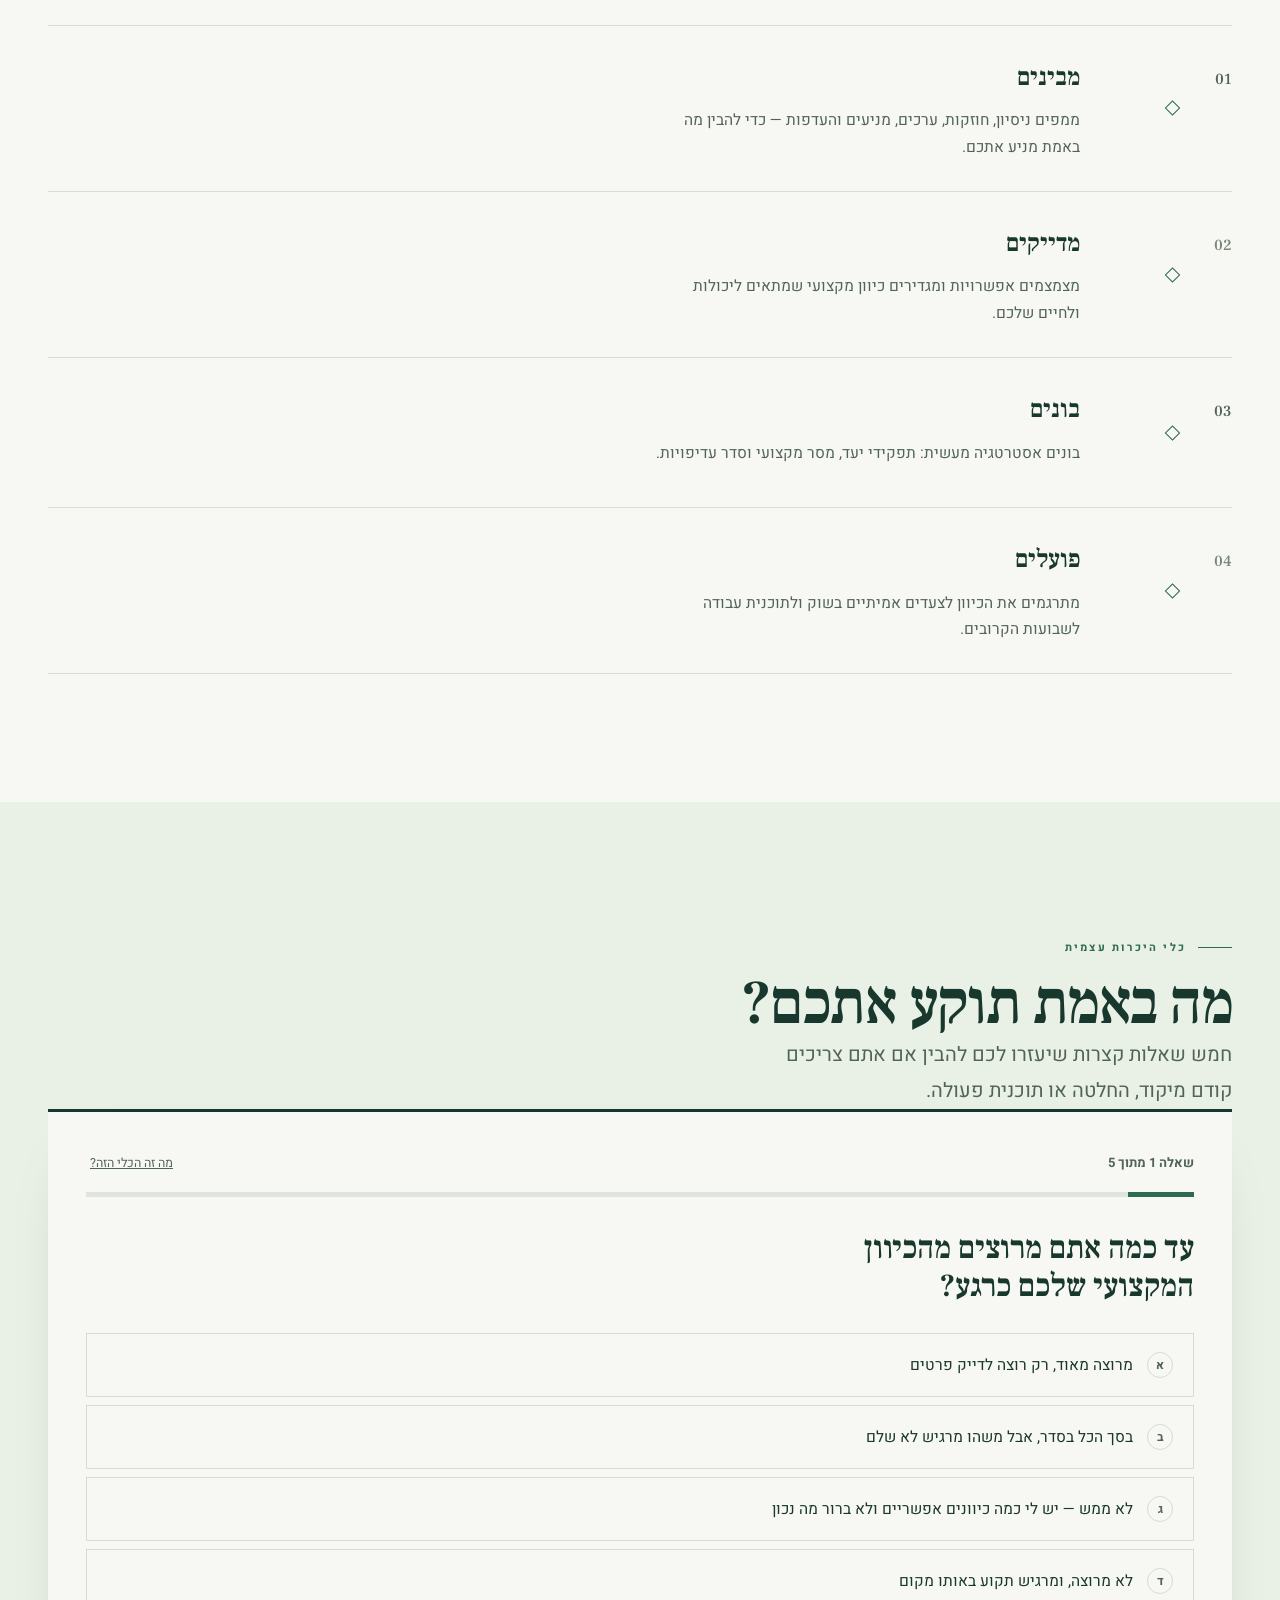
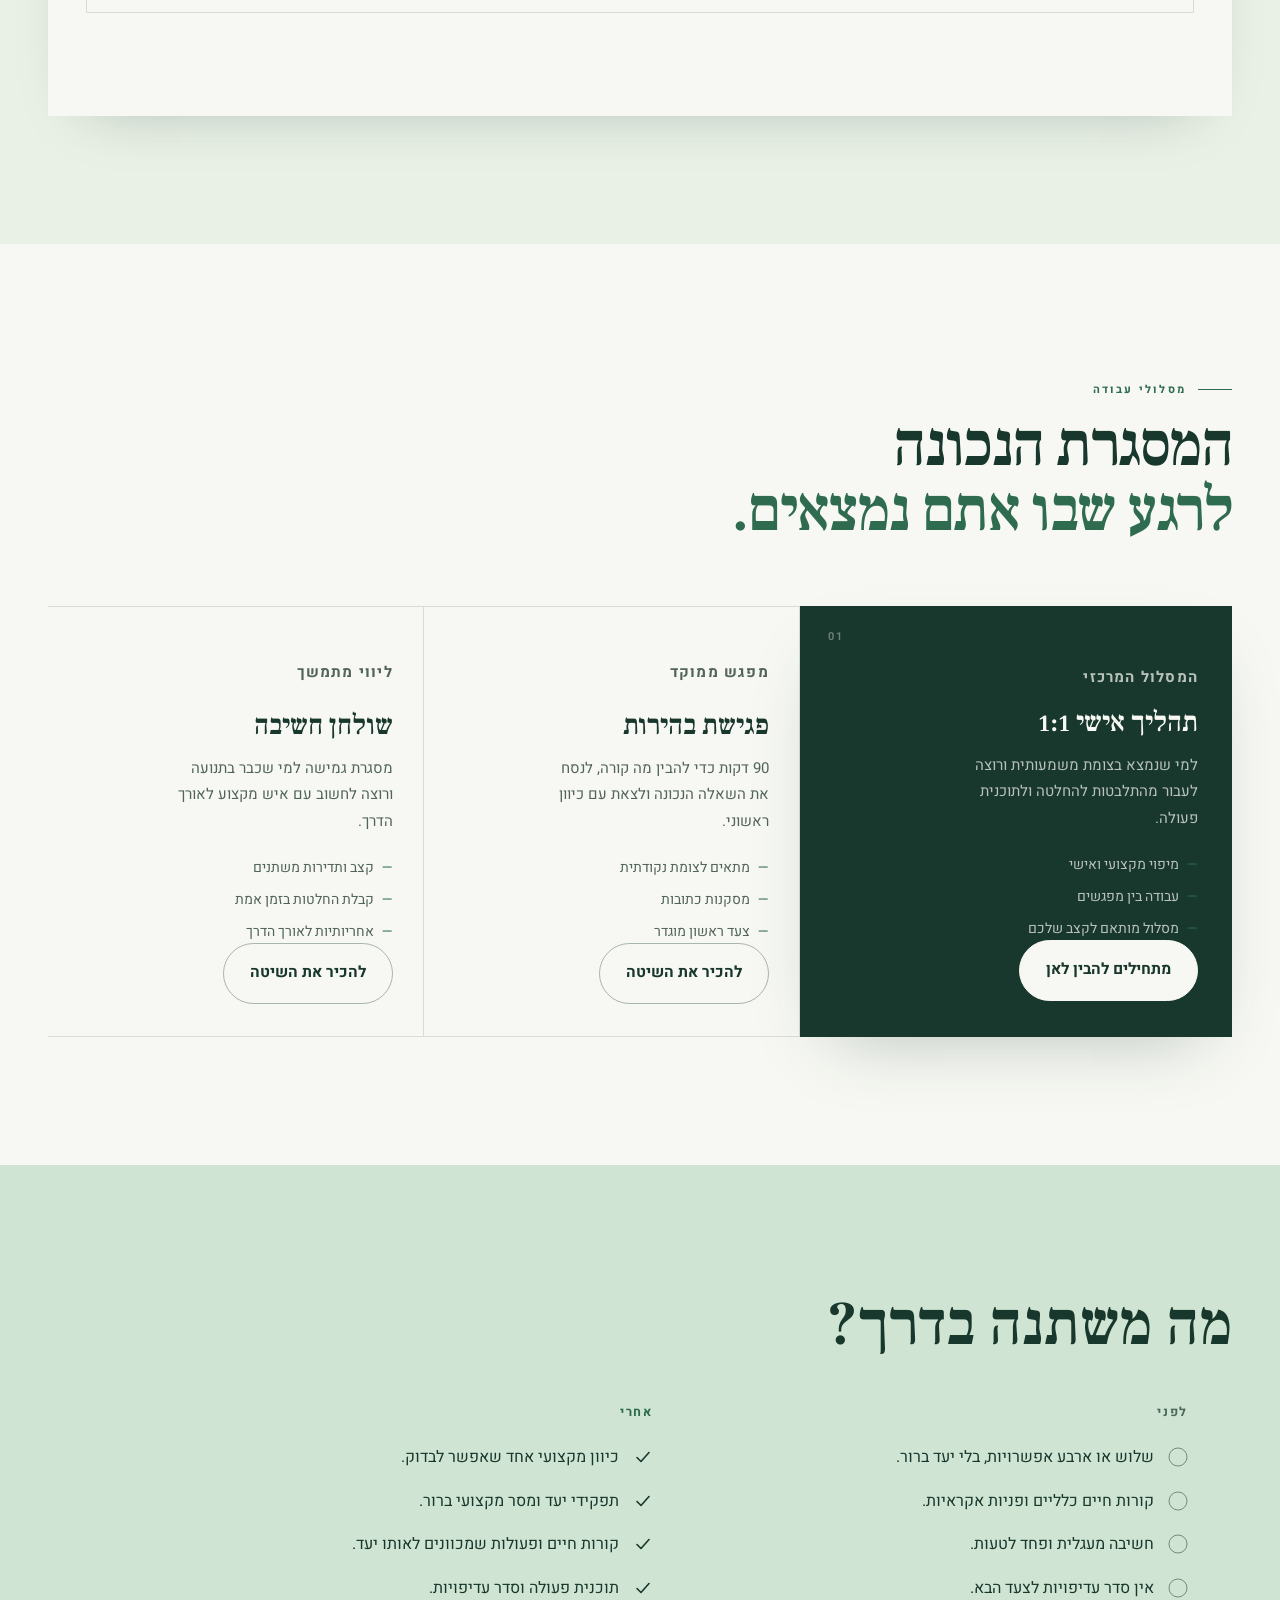
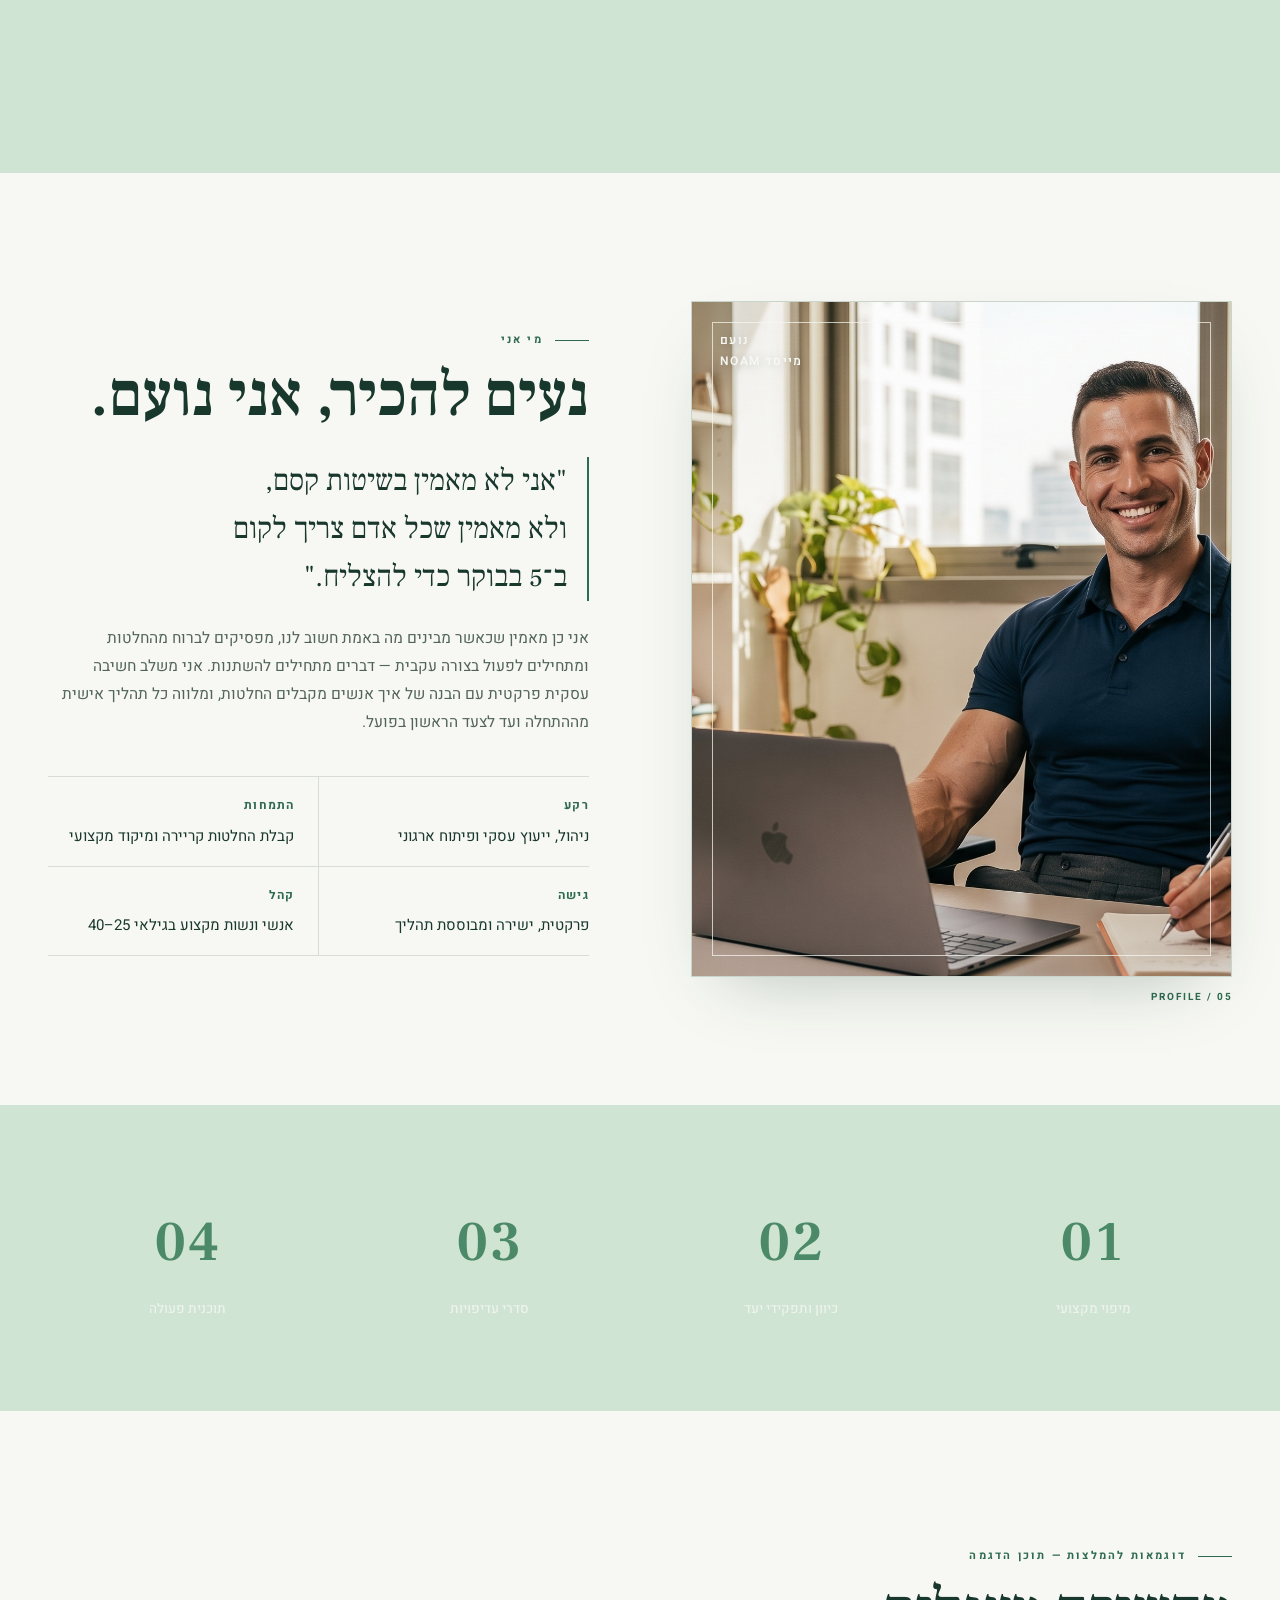
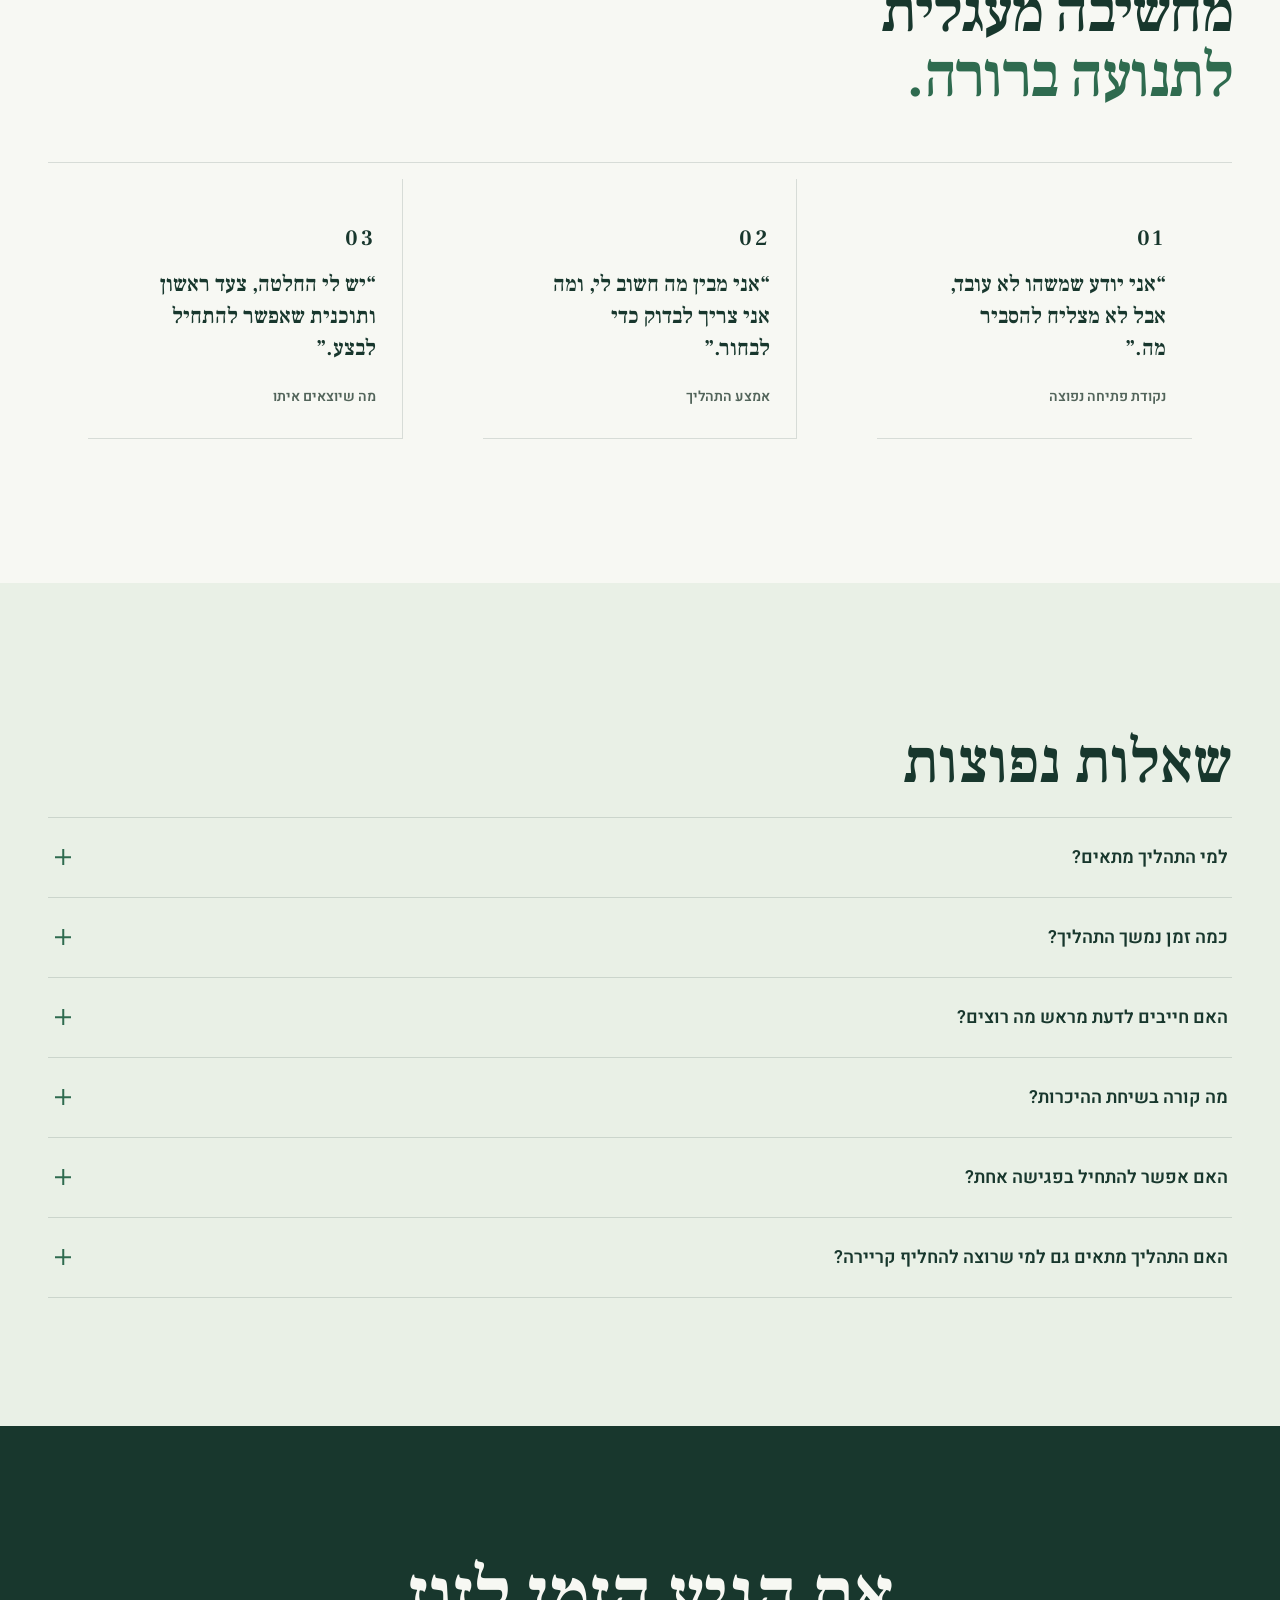
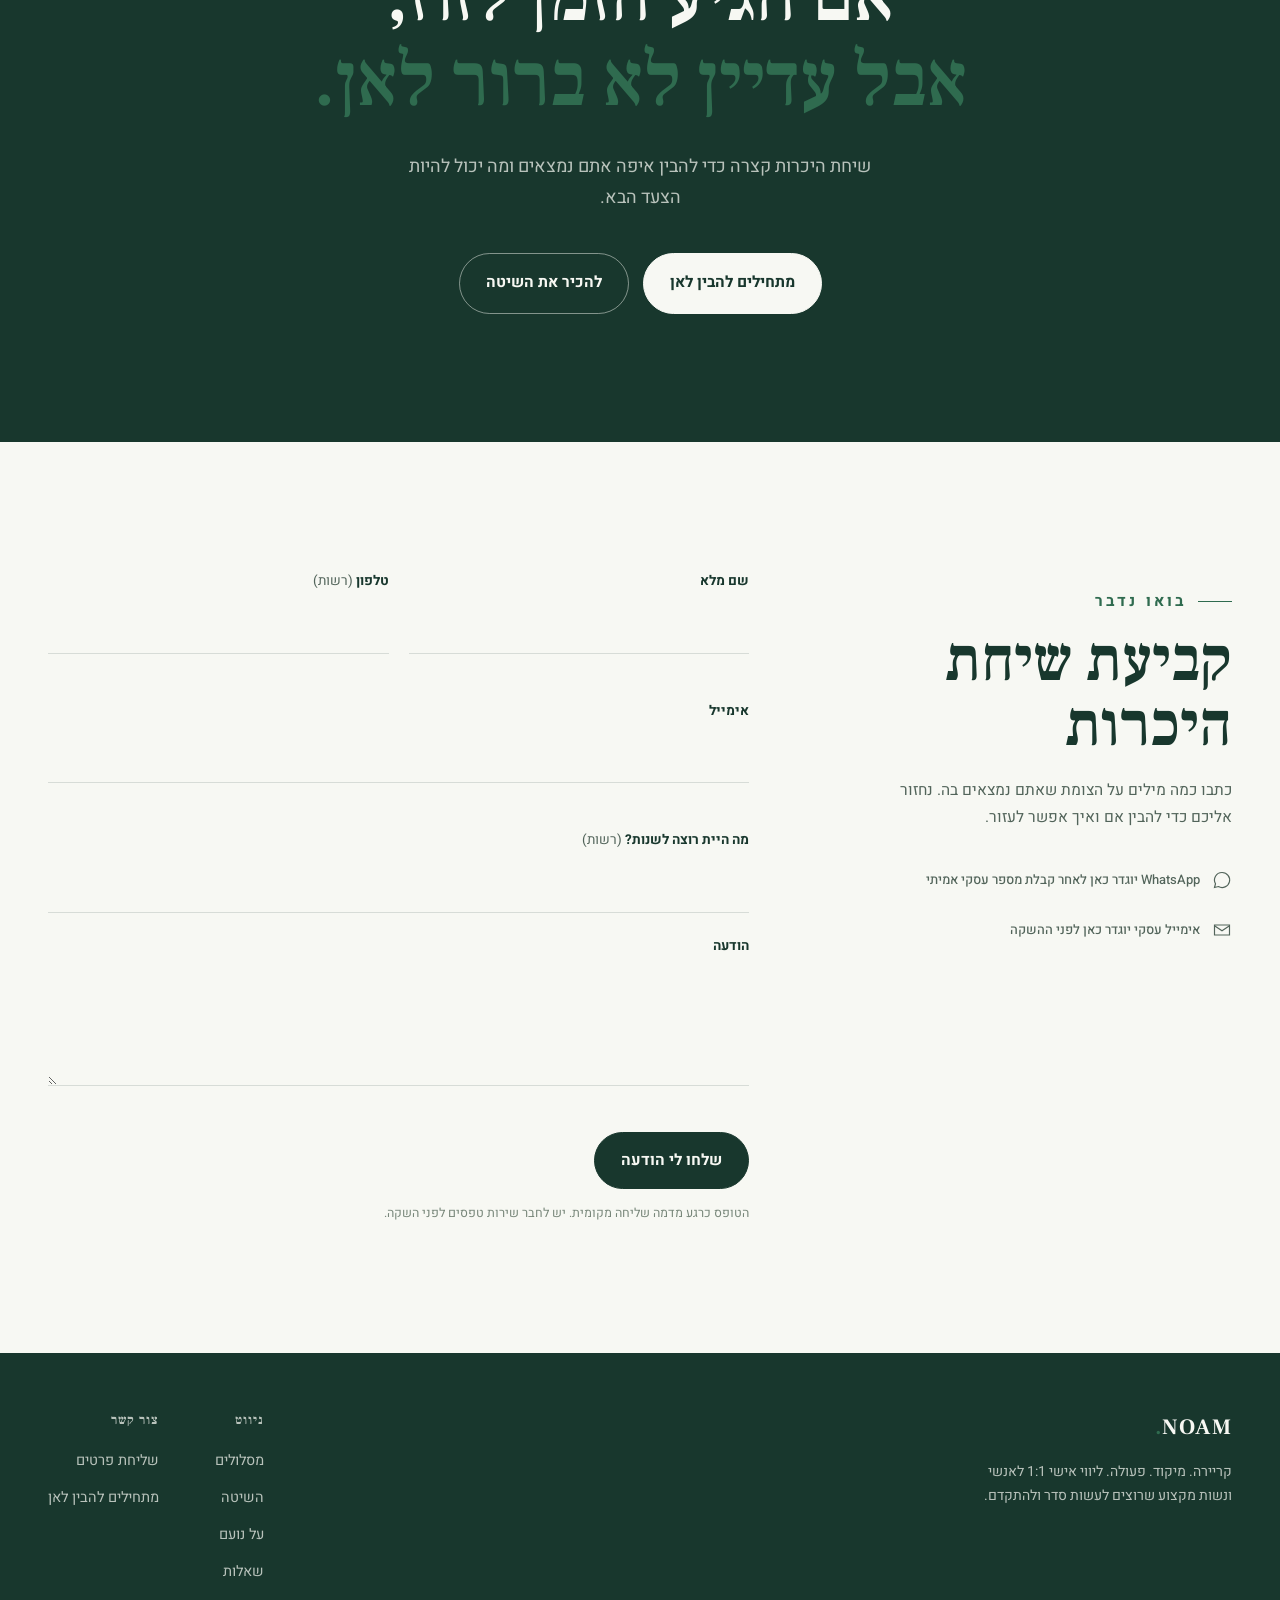
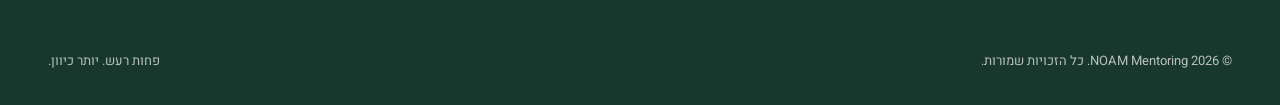
==== commit 2a704557: "Split NOAM into internal pages" ====
--- a/index.html
+++ b/index.html
@@ -26,15 +26,15 @@
     <a href="#top" class="logo">NOAM<span>.</span></a>
     <nav class="main-nav" aria-label="ניווט ראשי">
       <ul class="main-nav__links">
-        <li><a href="#method">השיטה</a></li>
-        <li><a href="#services">מסלולים</a></li>
-        <li><a href="#about">על נועם</a></li>
-        <li><a href="#faq">שאלות</a></li>
-        <li><a href="#contact">צור קשר</a></li>
+        <li><a href="method.html">השיטה</a></li>
+        <li><a href="services.html">מסלולים</a></li>
+        <li><a href="about.html">על נועם</a></li>
+        <li><a href="faq.html">שאלות</a></li>
+        <li><a href="contact.html">צור קשר</a></li>
       </ul>
     </nav>
     <div class="header-actions">
-      <a href="#contact" class="btn btn--primary">מתחילים להבין לאן</a>
+      <a href="contact.html" class="btn btn--primary">מתחילים להבין לאן</a>
       <button class="menu-toggle" id="menu-toggle" aria-expanded="false" aria-controls="mobile-menu" aria-label="פתיחת תפריט">
         <span></span><span></span><span></span>
       </button>
@@ -44,13 +44,13 @@
 
 <div class="mobile-menu" id="mobile-menu">
   <nav class="mobile-menu__links" aria-label="ניווט בנייד">
-    <a href="#method">השיטה</a>
-    <a href="#services">מסלולים</a>
-    <a href="#about">על נועם</a>
-    <a href="#faq">שאלות</a>
-    <a href="#contact">צור קשר</a>
+    <a href="method.html">השיטה</a>
+    <a href="services.html">מסלולים</a>
+    <a href="about.html">על נועם</a>
+    <a href="faq.html">שאלות</a>
+    <a href="contact.html">צור קשר</a>
   </nav>
-  <a href="#contact" class="btn btn--primary btn--block">מתחילים להבין לאן</a>
+  <a href="contact.html" class="btn btn--primary btn--block">מתחילים להבין לאן</a>
   <p class="mobile-menu__meta">NOAM / CAREER MENTORING</p>
 </div>
 
@@ -64,8 +64,8 @@
           <h1 class="hero__title">להפסיק להתלבט. <em>להתחיל להתקדם.</em></h1>
           <p class="hero__lede">ליווי אישי לאנשי מקצוע שמרגישים תקועים, לא ממומשים או פשוט לא בטוחים מה הצעד הבא — עד שיש כיוון ברור ותוכנית שאפשר לבצע.</p>
         <div class="btn-row hero__ctas">
-          <a href="#contact" class="btn btn--primary">מתחילים להבין לאן</a>
-          <a href="#method" class="btn btn--outline">להכיר את השיטה ↓</a>
+          <a href="contact.html" class="btn btn--primary">מתחילים להבין לאן</a>
+          <a href="method.html" class="btn btn--outline">להכיר את השיטה ↓</a>
         </div>
       </div>
       <div class="hero__portrait">
@@ -198,7 +198,7 @@
           <p class="diagnostic__result-note">זהו כלי קליל להתבוננות עצמית ולא אבחון פסיכולוגי מדעי. לתמונה מדויקת יותר — שיחת היכרות אישית תמיד עוזרת יותר מכל שאלון.</p>
           <p class="diagnostic__result-prompt">רוצים להבין מה הצעד הבא?</p>
           <div class="diagnostic__result-actions">
-            <a href="#contact" class="btn btn--primary">מתחילים להבין לאן</a>
+            <a href="contact.html" class="btn btn--primary">מתחילים להבין לאן</a>
             <button type="button" class="diagnostic__restart" id="diag-restart">להתחיל את השאלון מחדש</button>
           </div>
         </div>
@@ -219,21 +219,21 @@
           <h3>תהליך אישי 1:1</h3>
           <p>למי שנמצא בצומת משמעותית ורוצה לעבור מהתלבטות להחלטה ולתוכנית פעולה.</p>
           <ul><li>מיפוי מקצועי ואישי</li><li>עבודה בין מפגשים</li><li>מסלול מותאם לקצב שלכם</li></ul>
-          <a href="#contact" class="btn btn--primary">מתחילים להבין לאן</a>
+          <a href="contact.html" class="btn btn--primary">מתחילים להבין לאן</a>
         </div>
         <div class="service-card">
           <p class="service-card__duration">מפגש ממוקד</p>
           <h3>פגישת בהירות</h3>
           <p>90 דקות כדי להבין מה קורה, לנסח את השאלה הנכונה ולצאת עם כיוון ראשוני.</p>
           <ul><li>מתאים לצומת נקודתית</li><li>מסקנות כתובות</li><li>צעד ראשון מוגדר</li></ul>
-          <a href="#contact" class="btn btn--outline">להכיר את השיטה</a>
+          <a href="method.html" class="btn btn--outline">להכיר את השיטה</a>
         </div>
         <div class="service-card">
           <p class="service-card__duration">ליווי מתמשך</p>
           <h3>שולחן חשיבה</h3>
           <p>מסגרת גמישה למי שכבר בתנועה ורוצה לחשוב עם איש מקצוע לאורך הדרך.</p>
           <ul><li>קצב ותדירות משתנים</li><li>קבלת החלטות בזמן אמת</li><li>אחריותיות לאורך הדרך</li></ul>
-          <a href="#contact" class="btn btn--outline">להכיר את השיטה</a>
+          <a href="method.html" class="btn btn--outline">להכיר את השיטה</a>
         </div>
       </div>
     </div>
@@ -373,8 +373,8 @@
       <h2 class="final-cta__title reveal" id="final-cta-title">אם הגיע הזמן לזוז,<br><em>אבל עדיין לא ברור לאן.</em></h2>
       <p class="final-cta__body reveal">שיחת היכרות קצרה כדי להבין איפה אתם נמצאים ומה יכול להיות הצעד הבא.</p>
       <div class="btn-row reveal">
-        <a href="#contact" class="btn btn--primary">מתחילים להבין לאן</a>
-        <a href="#method" class="btn btn--outline">להכיר את השיטה</a>
+        <a href="contact.html" class="btn btn--primary">מתחילים להבין לאן</a>
+        <a href="method.html" class="btn btn--outline">להכיר את השיטה</a>
       </div>
     </div>
   </section>
@@ -449,17 +449,17 @@
         <div class="footer__col">
           <h4>ניווט</h4>
           <ul>
-            <li><a href="#services">איך זה עובד</a></li>
-            <li><a href="#method">תהליך</a></li>
-            <li><a href="#about">עליי</a></li>
-            <li><a href="#faq">שאלות</a></li>
+            <li><a href="services.html">מסלולים</a></li>
+            <li><a href="method.html">השיטה</a></li>
+            <li><a href="about.html">על נועם</a></li>
+            <li><a href="faq.html">שאלות</a></li>
           </ul>
         </div>
         <div class="footer__col">
           <h4>צור קשר</h4>
           <ul>
-            <li><a href="#contact">שליחת פרטים</a></li>
-            <li><a href="#contact">שיחת היכרות</a></li>
+            <li><a href="contact.html">שליחת פרטים</a></li>
+            <li><a href="contact.html">מתחילים להבין לאן</a></li>
           </ul>
         </div>
       </div>
@@ -471,7 +471,7 @@
   </div>
 </footer>
 
-<a href="#contact" class="wa-float" aria-label="מעבר לטופס יצירת קשר">
+<a href="contact.html" class="wa-float" aria-label="מעבר לטופס יצירת קשר">
   <span aria-hidden="true">↓</span>
 </a>
 <script src="js/script.js" defer></script>
--- a/css/styles.css
+++ b/css/styles.css
@@ -653,6 +653,36 @@
     .trust__num{ font-size:30px; }
     .footer__top{ gap:28px; }
   }
+
+  /* ============ INTERNAL PAGE SHELL ============ */
+  .inner-hero{ padding-block:clamp(100px,14vw,190px) clamp(70px,9vw,120px); background:var(--paper-dim); border-bottom:1px solid var(--line-on-paper); }
+  .inner-hero h1,.page-hero h1{ margin-top:24px; max-width:14ch; font:600 clamp(42px,6vw,78px)/1.04 var(--font-display); letter-spacing:-.025em; }
+  .inner-hero h1 em,.page-hero h1 em{ color:var(--cobalt); font-style:normal; }
+  .inner-hero .lede,.page-hero .lede{ margin-top:28px; max-width:39ch; }
+  .inner-page .method__item h2{ font:600 clamp(24px,3vw,34px)/1.2 var(--font-display); }
+  .inner-page .method__item small{ display:block; margin-top:16px; color:var(--cobalt); font-size:13px; font-weight:700; }
+  .inner-page .method__list{ max-width:900px; }
+  .inner-cta{ margin-top:56px; }
+  .page-hero__grid{ display:grid; grid-template-columns:1fr auto; gap:48px; align-items:end; }
+  .page-hero{ background:var(--paper-dim); }
+  .page-hero__index{ padding-bottom:8px; color:var(--cobalt); font:700 11px/1.8 var(--font-body); letter-spacing:.16em; text-align:end; }
+  .page-hero__index span{ color:var(--stone-dark); font-size:9px; }
+  .contact-page{ min-height:calc(100vh - 80px); display:flex; align-items:center; }
+  .contact-page .contact__title em{ color:var(--cobalt); font-style:normal; }
+  .inner-page .site-footer{ margin-top:0; }
+  .inner-page .footer__grid{ display:grid; grid-template-columns:1fr auto auto; gap:40px; align-items:end; }
+  .inner-page .footer__grid p{ margin-top:12px; color:rgba(247,248,243,.7); font-size:14px; }
+  .inner-page .footer__grid nav{ display:flex; gap:24px; flex-wrap:wrap; }
+  .inner-page .footer__grid nav a{ color:rgba(247,248,243,.76); text-decoration:none; font-size:14px; }
+  .inner-page .footer__legal{ margin-top:0 !important; white-space:nowrap; }
+  @media (max-width:767px){
+    .page-hero__grid{ grid-template-columns:1fr; gap:30px; }
+    .page-hero__index{ text-align:start; }
+    .inner-hero h1,.page-hero h1{ font-size:clamp(39px,11vw,58px); }
+    .inner-page .footer__grid{ grid-template-columns:1fr; gap:24px; }
+    .inner-page .footer__grid nav{ gap:14px 20px; }
+    .inner-page .footer__legal{ white-space:normal; }
+  }
   @media (prefers-reduced-motion:reduce){
     *,*::before,*::after{ animation-duration:1ms !important; transition-duration:1ms !important; scroll-behavior:auto !important; }
   }
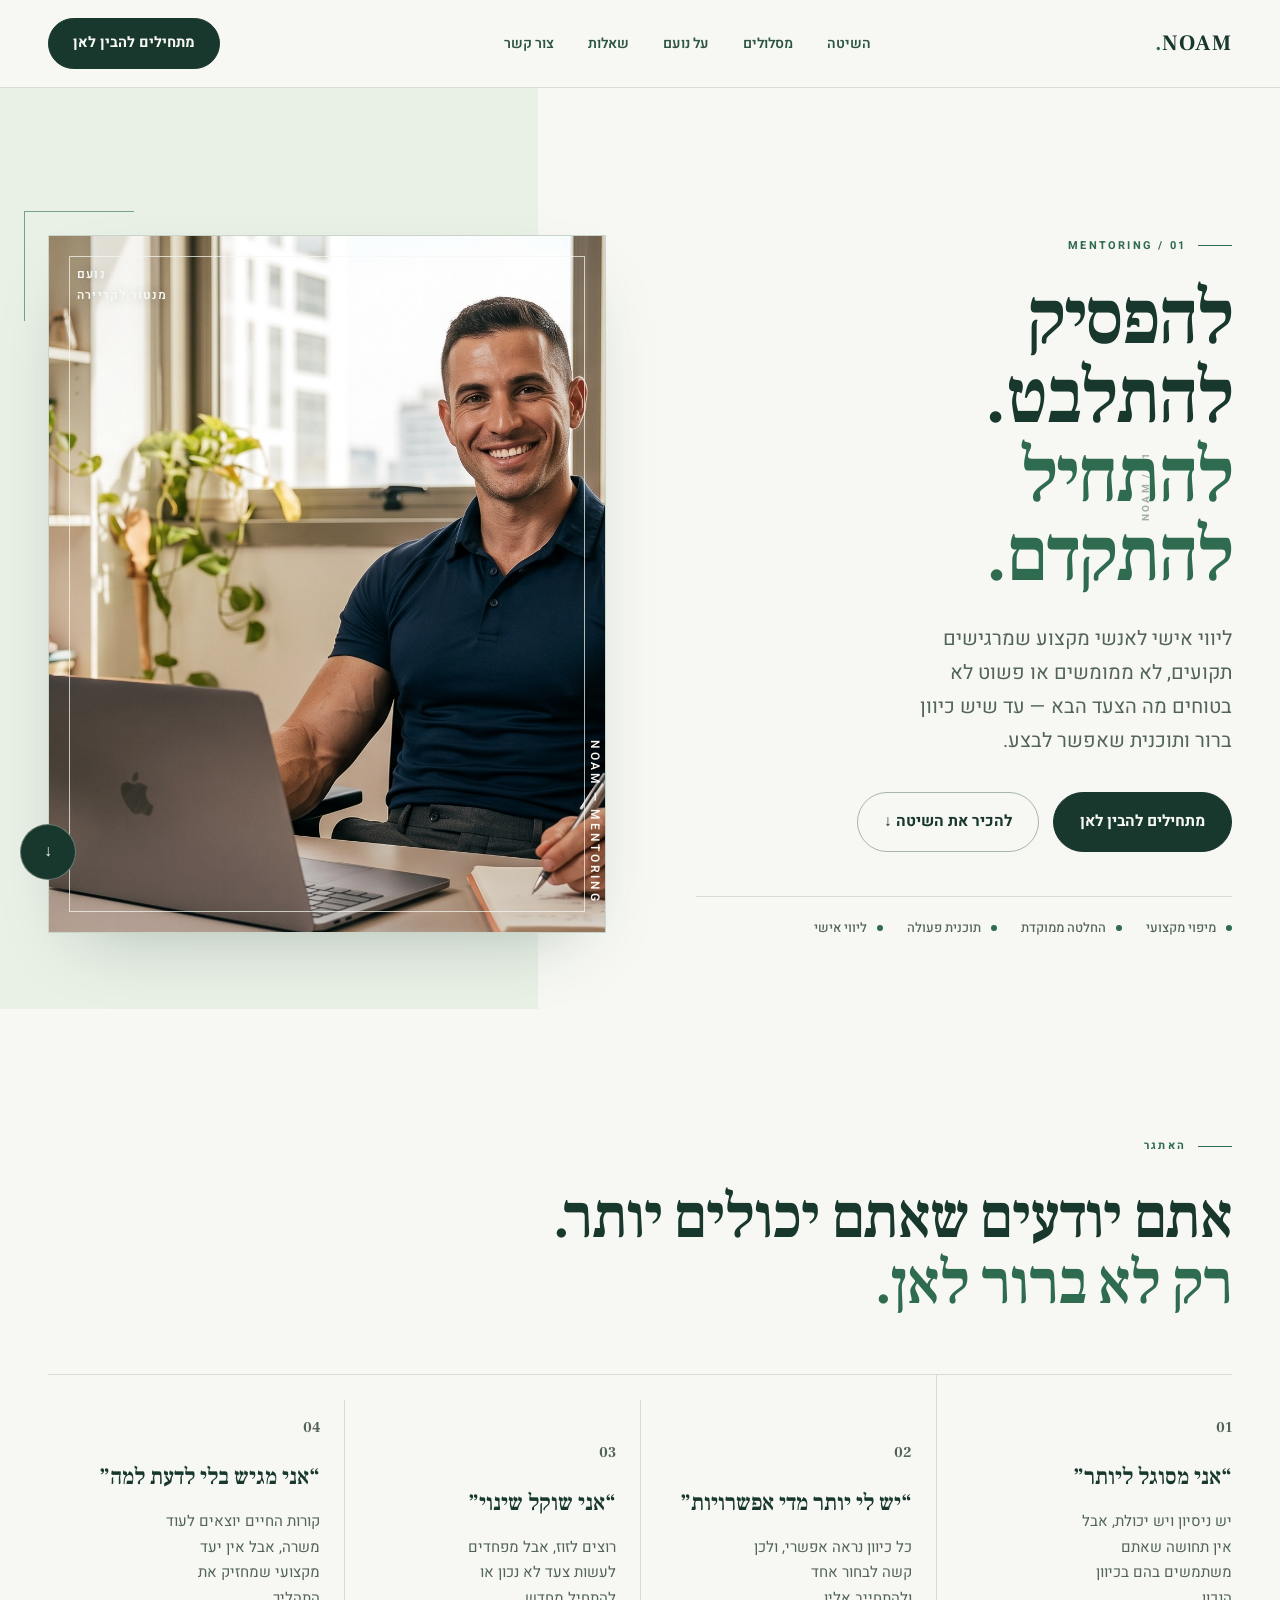
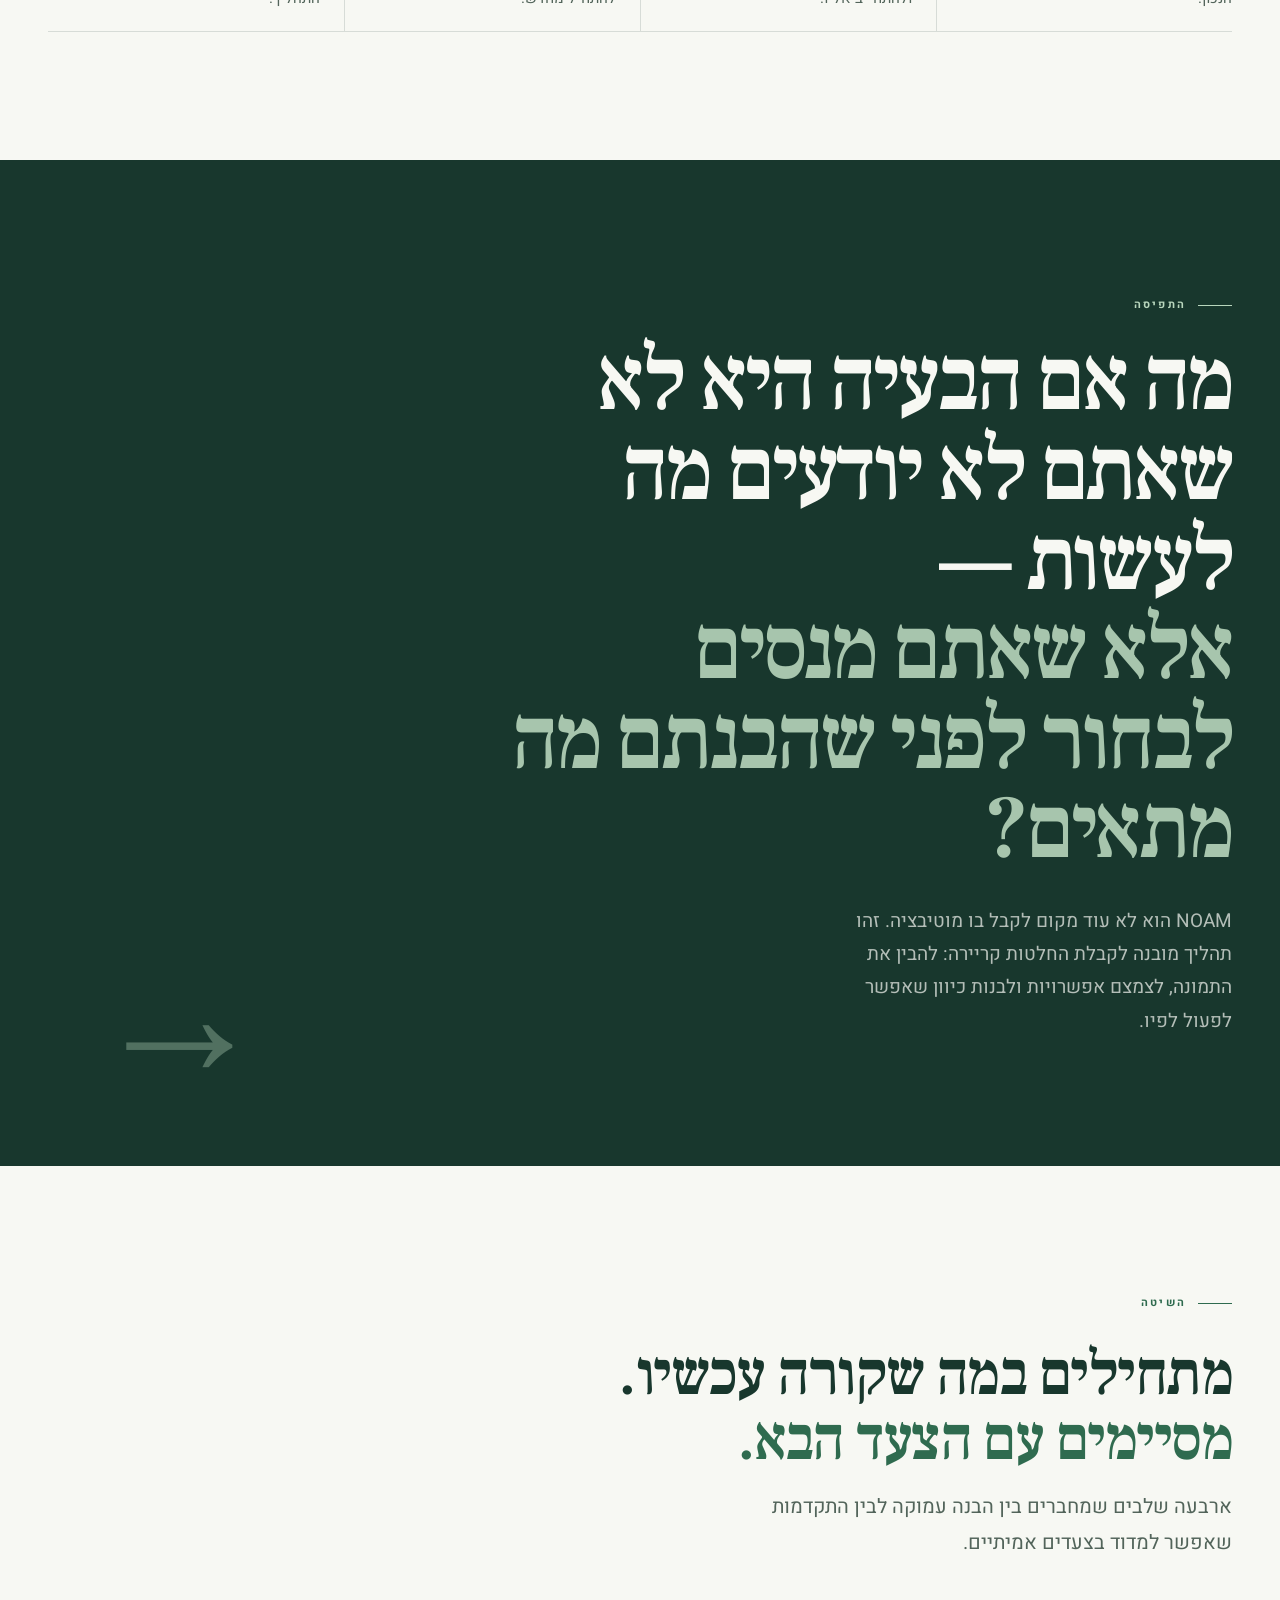
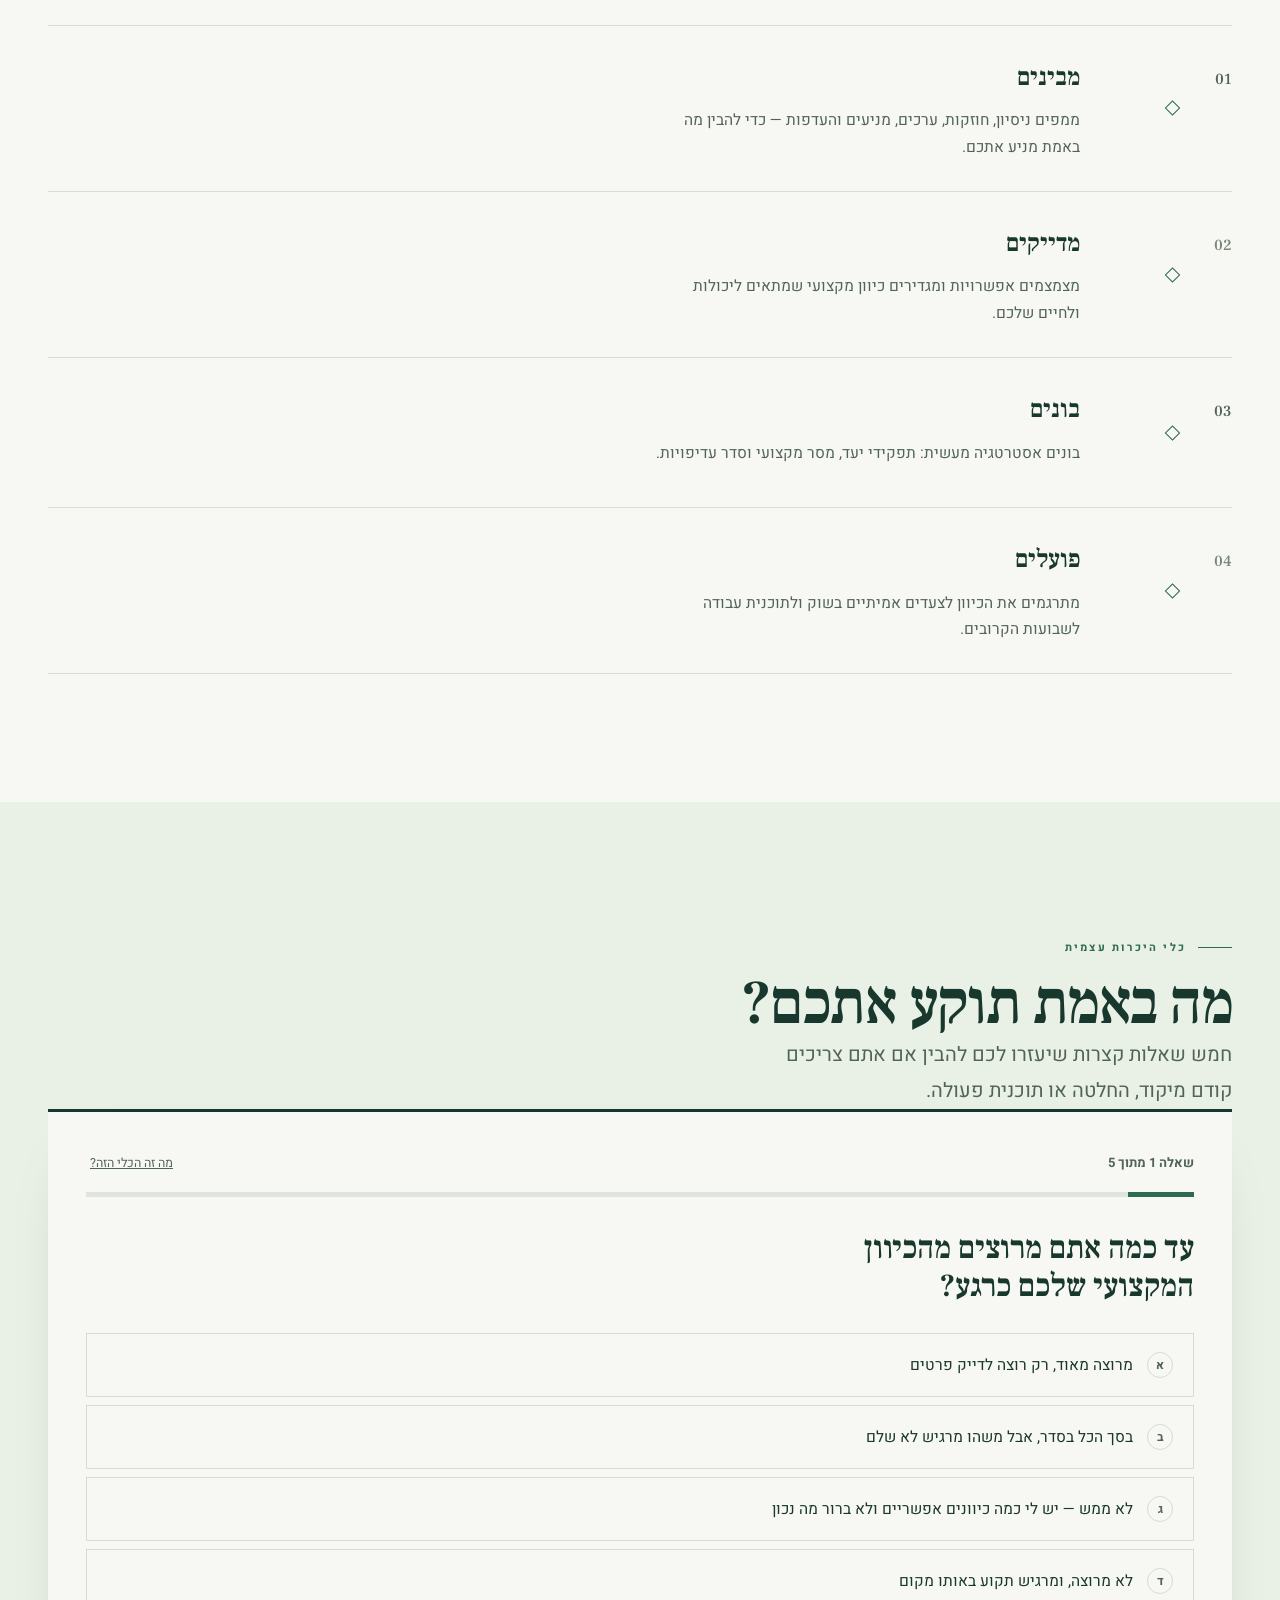
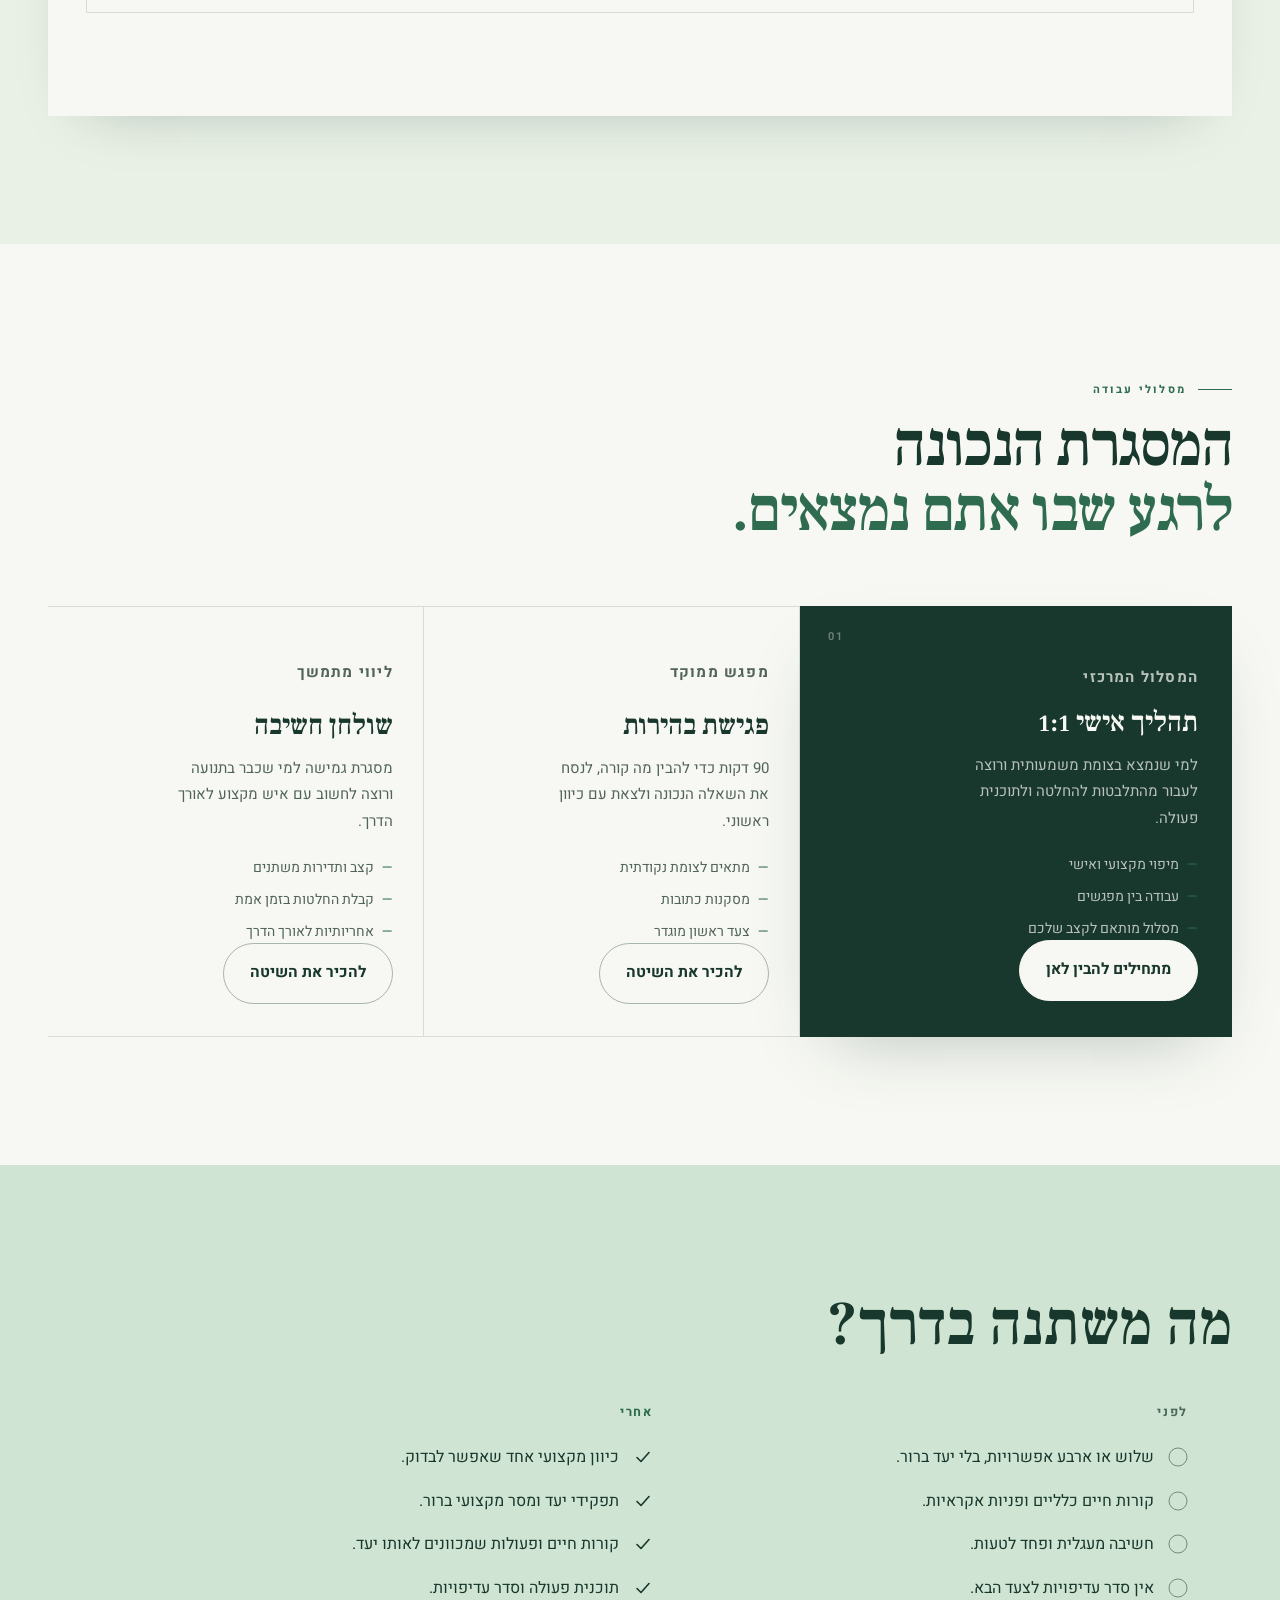
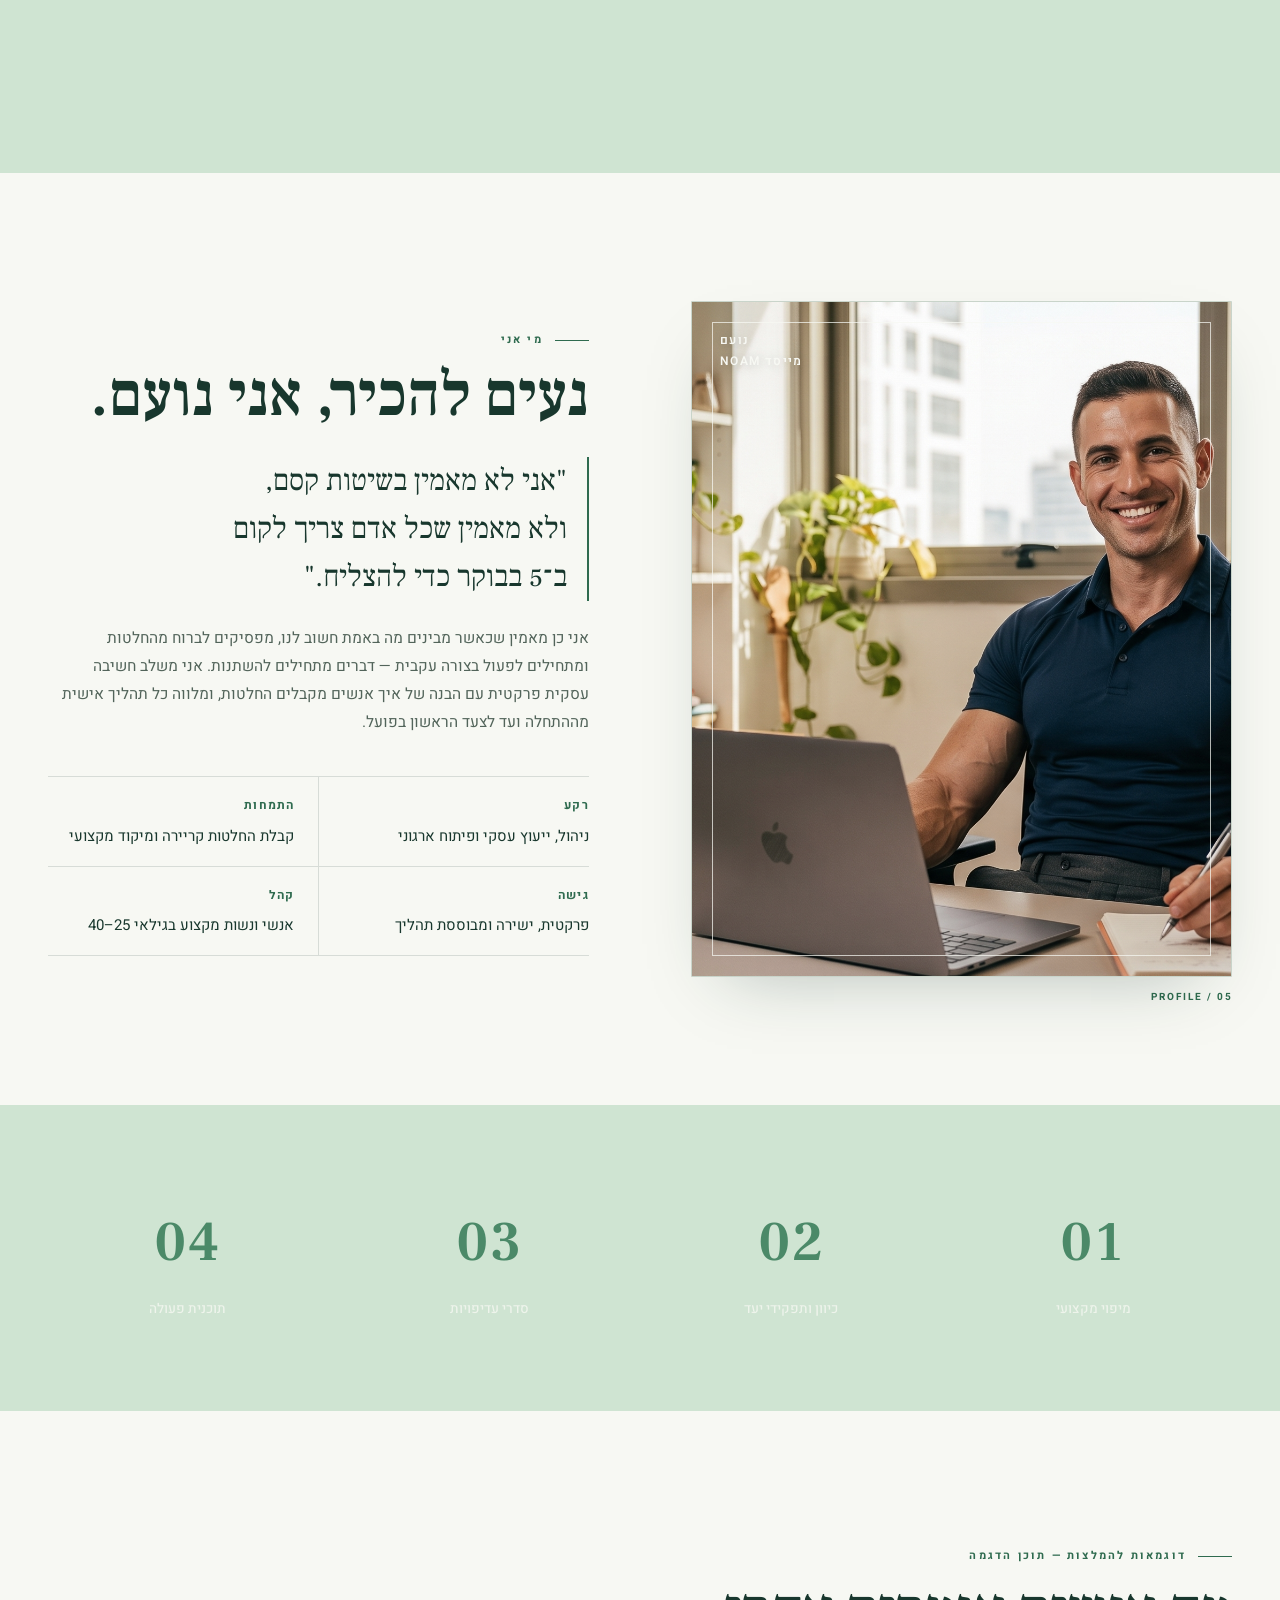
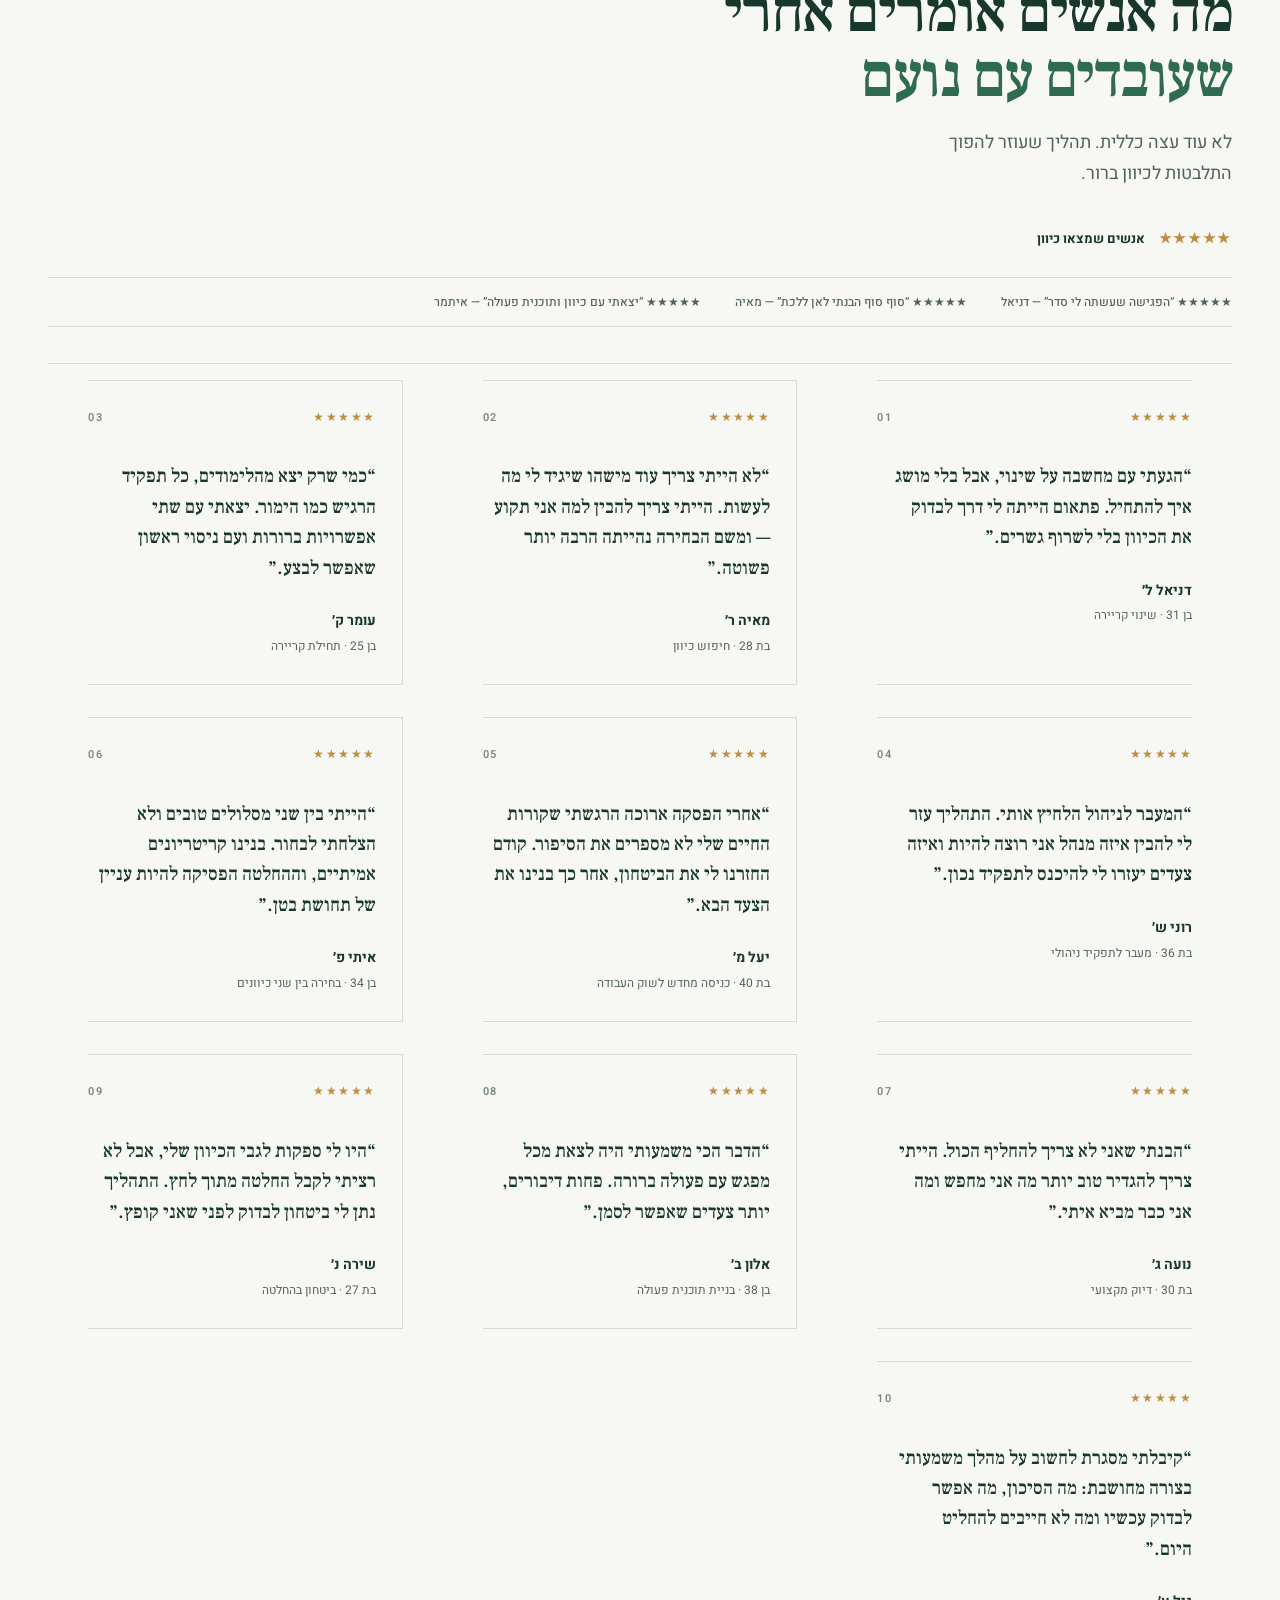
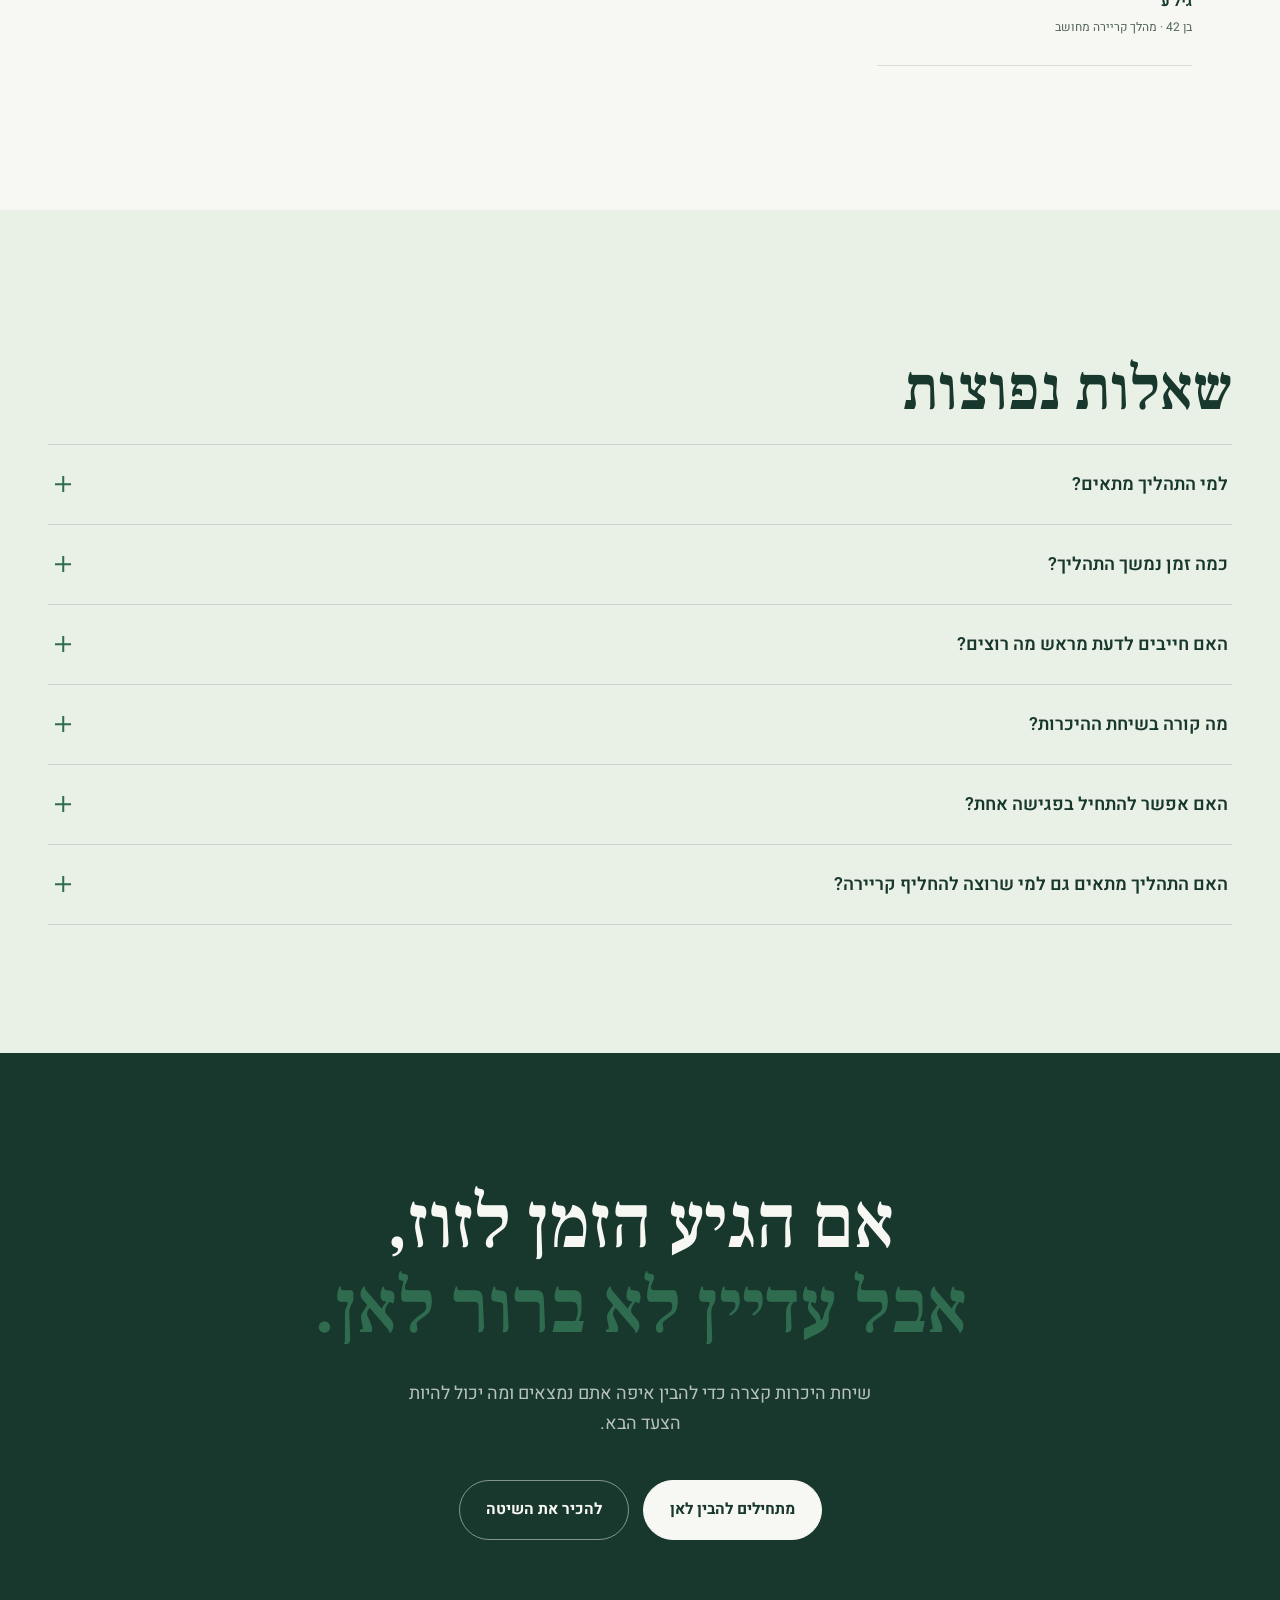
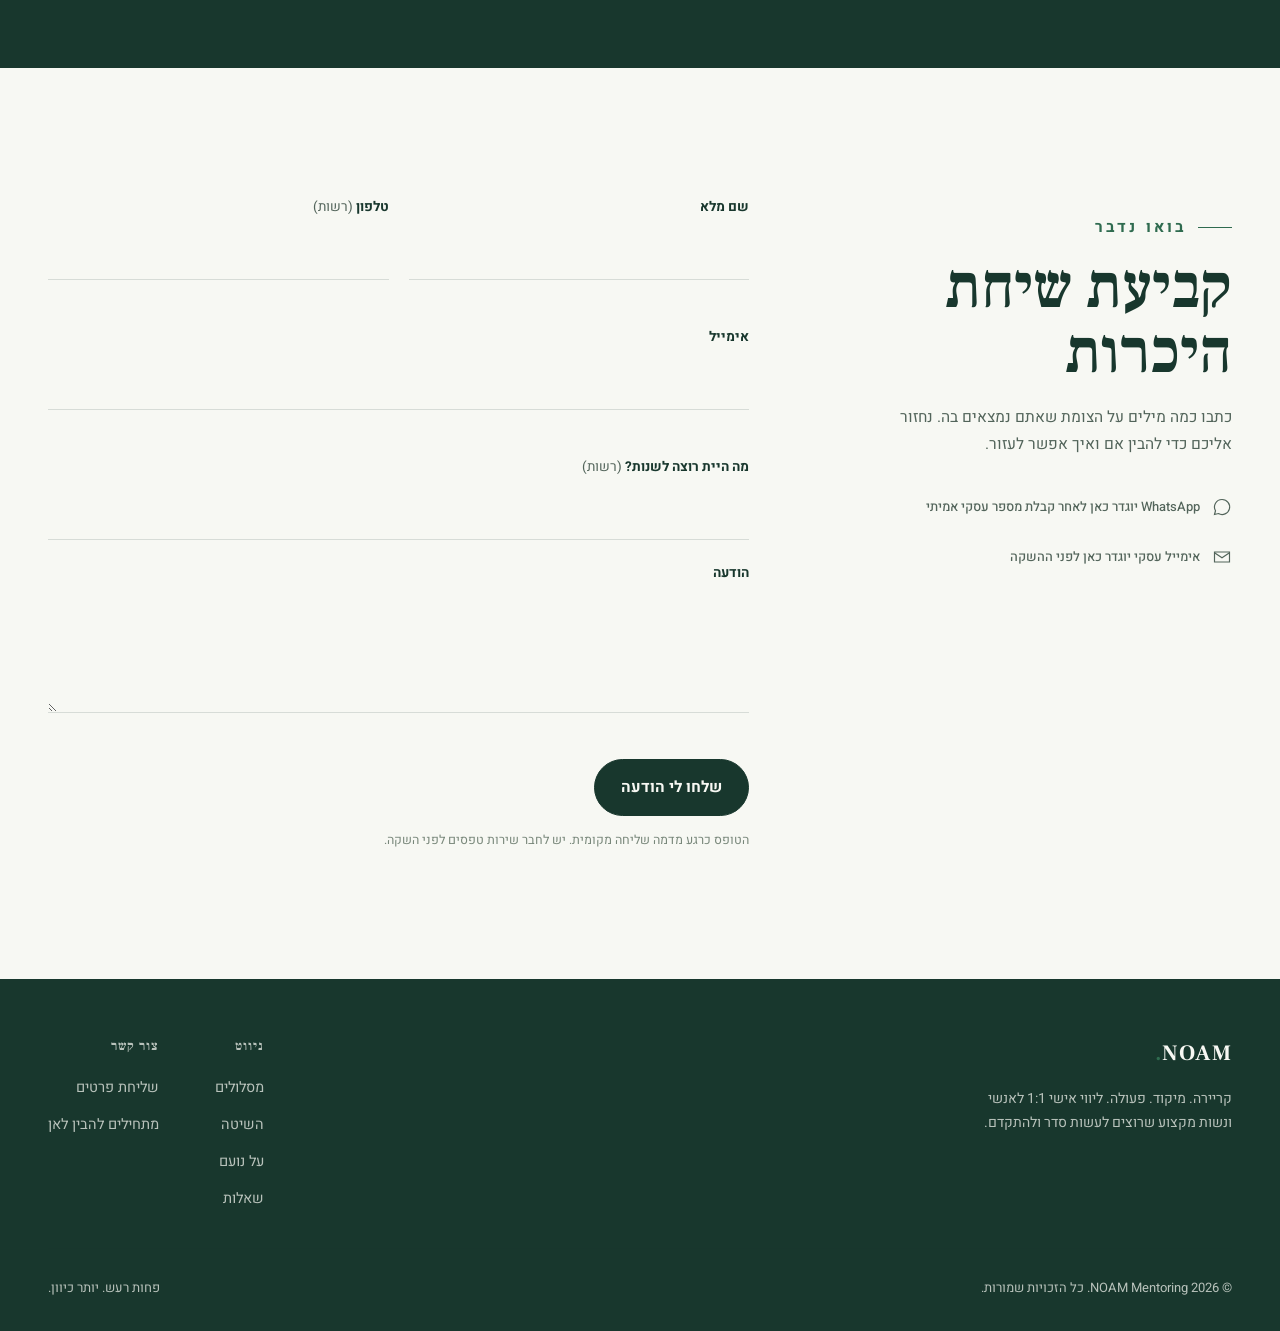
==== commit 0fd6e51d: "Add premium demo testimonial system" ====
--- a/index.html
+++ b/index.html
@@ -312,24 +312,29 @@
     <div class="container">
       <div class="reveal">
         <p class="eyebrow">דוגמאות להמלצות — תוכן הדגמה</p>
-        <h2 class="method__title" id="testi-title">מחשיבה מעגלית<br><em>לתנועה ברורה.</em></h2>
-      </div>
-      <div class="testimonials__grid reveal">
-        <figure class="testimonial">
-          <p class="testimonial__mark" aria-hidden="true">01</p>
-          <p>“אני יודע שמשהו לא עובד, אבל לא מצליח להסביר מה.”</p>
-          <footer>נקודת פתיחה נפוצה</footer>
-        </figure>
-        <figure class="testimonial">
-          <p class="testimonial__mark" aria-hidden="true">02</p>
-          <p>“אני מבין מה חשוב לי, ומה אני צריך לבדוק כדי לבחור.”</p>
-          <footer>אמצע התהליך</footer>
-        </figure>
-        <figure class="testimonial">
-          <p class="testimonial__mark" aria-hidden="true">03</p>
-          <p>“יש לי החלטה, צעד ראשון ותוכנית שאפשר להתחיל לבצע.”</p>
-          <footer>מה שיוצאים איתו</footer>
-        </figure>
+        <h2 class="method__title" id="testi-title">מה אנשים אומרים אחרי<br><em>שעובדים עם נועם</em></h2>
+        <p class="testimonials__subtitle">לא עוד עצה כללית. תהליך שעוזר להפוך התלבטות לכיוון ברור.</p>
+      </div>
+      <div class="testimonials__trust reveal" aria-label="דירוג הדגמה">
+        <span class="testimonials__stars" aria-hidden="true">★★★★★</span>
+        <span>אנשים שמצאו כיוון</span>
+      </div>
+      <div class="testimonials__ticker" aria-label="דוגמאות קצרות לתוצאות התהליך">
+        <span>★★★★★ “הפגישה שעשתה לי סדר” — דניאל</span>
+        <span>★★★★★ “סוף סוף הבנתי לאן ללכת” — מאיה</span>
+        <span>★★★★★ “יצאתי עם כיוון ותוכנית פעולה” — איתמר</span>
+      </div>
+      <div class="testimonials__grid testimonials__grid--full reveal">
+        <figure class="testimonial"><div class="testimonial__top"><span class="testimonial__stars" aria-label="חמישה כוכבים">★★★★★</span><span class="testimonial__number">01</span></div><blockquote>“הגעתי עם מחשבה על שינוי, אבל בלי מושג איך להתחיל. פתאום הייתה לי דרך לבדוק את הכיוון בלי לשרוף גשרים.”</blockquote><figcaption><strong>דניאל ל׳</strong><span>בן 31 · שינוי קריירה</span></figcaption></figure>
+        <figure class="testimonial"><div class="testimonial__top"><span class="testimonial__stars" aria-label="חמישה כוכבים">★★★★★</span><span class="testimonial__number">02</span></div><blockquote>“לא הייתי צריך עוד מישהו שיגיד לי מה לעשות. הייתי צריך להבין למה אני תקוע — ומשם הבחירה נהייתה הרבה יותר פשוטה.”</blockquote><figcaption><strong>מאיה ר׳</strong><span>בת 28 · חיפוש כיוון</span></figcaption></figure>
+        <figure class="testimonial"><div class="testimonial__top"><span class="testimonial__stars" aria-label="חמישה כוכבים">★★★★★</span><span class="testimonial__number">03</span></div><blockquote>“כמי שרק יצא מהלימודים, כל תפקיד הרגיש כמו הימור. יצאתי עם שתי אפשרויות ברורות ועם ניסוי ראשון שאפשר לבצע.”</blockquote><figcaption><strong>עומר ק׳</strong><span>בן 25 · תחילת קריירה</span></figcaption></figure>
+        <figure class="testimonial"><div class="testimonial__top"><span class="testimonial__stars" aria-label="חמישה כוכבים">★★★★★</span><span class="testimonial__number">04</span></div><blockquote>“המעבר לניהול הלחיץ אותי. התהליך עזר לי להבין איזה מנהל אני רוצה להיות ואיזה צעדים יעזרו לי להיכנס לתפקיד נכון.”</blockquote><figcaption><strong>רוני ש׳</strong><span>בת 36 · מעבר לתפקיד ניהולי</span></figcaption></figure>
+        <figure class="testimonial"><div class="testimonial__top"><span class="testimonial__stars" aria-label="חמישה כוכבים">★★★★★</span><span class="testimonial__number">05</span></div><blockquote>“אחרי הפסקה ארוכה הרגשתי שקורות החיים שלי לא מספרים את הסיפור. קודם החזרנו לי את הביטחון, אחר כך בנינו את הצעד הבא.”</blockquote><figcaption><strong>יעל מ׳</strong><span>בת 40 · כניסה מחדש לשוק העבודה</span></figcaption></figure>
+        <figure class="testimonial"><div class="testimonial__top"><span class="testimonial__stars" aria-label="חמישה כוכבים">★★★★★</span><span class="testimonial__number">06</span></div><blockquote>“הייתי בין שני מסלולים טובים ולא הצלחתי לבחור. בנינו קריטריונים אמיתיים, וההחלטה הפסיקה להיות עניין של תחושת בטן.”</blockquote><figcaption><strong>איתי פ׳</strong><span>בן 34 · בחירה בין שני כיוונים</span></figcaption></figure>
+        <figure class="testimonial"><div class="testimonial__top"><span class="testimonial__stars" aria-label="חמישה כוכבים">★★★★★</span><span class="testimonial__number">07</span></div><blockquote>“הבנתי שאני לא צריך להחליף הכול. הייתי צריך להגדיר טוב יותר מה אני מחפש ומה אני כבר מביא איתי.”</blockquote><figcaption><strong>נועה ג׳</strong><span>בת 30 · דיוק מקצועי</span></figcaption></figure>
+        <figure class="testimonial"><div class="testimonial__top"><span class="testimonial__stars" aria-label="חמישה כוכבים">★★★★★</span><span class="testimonial__number">08</span></div><blockquote>“הדבר הכי משמעותי היה לצאת מכל מפגש עם פעולה ברורה. פחות דיבורים, יותר צעדים שאפשר לסמן.”</blockquote><figcaption><strong>אלון ב׳</strong><span>בן 38 · בניית תוכנית פעולה</span></figcaption></figure>
+        <figure class="testimonial"><div class="testimonial__top"><span class="testimonial__stars" aria-label="חמישה כוכבים">★★★★★</span><span class="testimonial__number">09</span></div><blockquote>“היו לי ספקות לגבי הכיוון שלי, אבל לא רציתי לקבל החלטה מתוך לחץ. התהליך נתן לי ביטחון לבדוק לפני שאני קופץ.”</blockquote><figcaption><strong>שירה נ׳</strong><span>בת 27 · ביטחון בהחלטה</span></figcaption></figure>
+        <figure class="testimonial"><div class="testimonial__top"><span class="testimonial__stars" aria-label="חמישה כוכבים">★★★★★</span><span class="testimonial__number">10</span></div><blockquote>“קיבלתי מסגרת לחשוב על מהלך משמעותי בצורה מחושבת: מה הסיכון, מה אפשר לבדוק עכשיו ומה לא חייבים להחליט היום.”</blockquote><figcaption><strong>גיל ע׳</strong><span>בן 42 · מהלך קריירה מחושב</span></figcaption></figure>
       </div>
     </div>
   </section>
--- a/css/styles.css
+++ b/css/styles.css
@@ -652,6 +652,37 @@
     .trust__grid{ grid-template-columns:repeat(2,1fr); gap:24px 12px; }
     .trust__num{ font-size:30px; }
     .footer__top{ gap:28px; }
+  }
+
+  /* ============ TESTIMONIAL SYSTEM ============ */
+  .testimonials__subtitle{ margin-top:18px; max-width:34ch; color:var(--stone-dark); font-size:18px; line-height:1.7; }
+  .testimonials__trust{ display:flex; align-items:center; gap:14px; margin-top:38px; color:var(--ink); font-size:13px; font-weight:700; }
+  .testimonials__stars,.testimonial__stars{ color:#bd8d45; letter-spacing:.12em; font-family:var(--font-body); }
+  .testimonials__stars{ font-size:14px; }
+  .testimonials__ticker{ display:flex; gap:34px; overflow:hidden; margin-top:26px; padding-block:15px; border-block:1px solid var(--line-on-paper); color:var(--stone-dark); font:500 12px var(--font-body); white-space:nowrap; }
+  .testimonials__ticker span{ flex:none; }
+  .testimonials__grid--full{ margin-top:36px; grid-template-columns:repeat(3,1fr); border-top:0; }
+  .testimonials__grid--full .testimonial{ min-height:270px; padding:26px 26px 28px 0; border-top:1px solid var(--line-on-paper); border-bottom:1px solid var(--line-on-paper); transition:background var(--dur-m) var(--ease), transform var(--dur-m) var(--ease); }
+  .testimonials__grid--full .testimonial + .testimonial{ padding-inline-start:26px; }
+  .testimonials__grid--full .testimonial:nth-child(3n+1){ padding-inline-start:0; border-inline-start:0; }
+  .testimonials__grid--full .testimonial:hover{ background:var(--paper-dim); transform:translateY(-3px); }
+  .testimonial__top{ display:flex; align-items:center; justify-content:space-between; gap:16px; }
+  .testimonial__stars{ font-size:12px; }
+  .testimonial__number{ color:var(--stone); font:600 11px var(--font-body); letter-spacing:.15em; }
+  .testimonials__grid--full blockquote{ margin:34px 0 0; max-width:27ch; color:var(--ink); font:500 19px/1.6 var(--font-display); }
+  .testimonials__grid--full figcaption{ display:flex; flex-direction:column; gap:3px; margin-top:26px; font-style:normal; }
+  .testimonials__grid--full figcaption strong{ font-size:14px; }
+  .testimonials__grid--full figcaption span{ color:var(--stone-dark); font-size:12px; }
+  @media (max-width:1023px){
+    .testimonials__grid--full{ grid-template-columns:repeat(2,1fr); }
+    .testimonials__grid--full .testimonial:nth-child(3n+1){ padding-inline-start:26px; border-inline-start:1px solid var(--line-on-paper); }
+    .testimonials__grid--full .testimonial:nth-child(2n+1){ padding-inline-start:0; border-inline-start:0; }
+  }
+  @media (max-width:767px){
+    .testimonials__ticker{ margin-inline:-20px; padding-inline:20px; gap:26px; }
+    .testimonials__grid--full{ grid-template-columns:1fr; margin-top:28px; }
+    .testimonials__grid--full .testimonial,.testimonials__grid--full .testimonial + .testimonial,.testimonials__grid--full .testimonial:nth-child(3n+1),.testimonials__grid--full .testimonial:nth-child(2n+1){ min-height:0; padding:26px 0; border-inline-start:0; }
+    .testimonials__grid--full blockquote{ margin-top:24px; max-width:31ch; font-size:20px; }
   }
 
   /* ============ INTERNAL PAGE SHELL ============ */
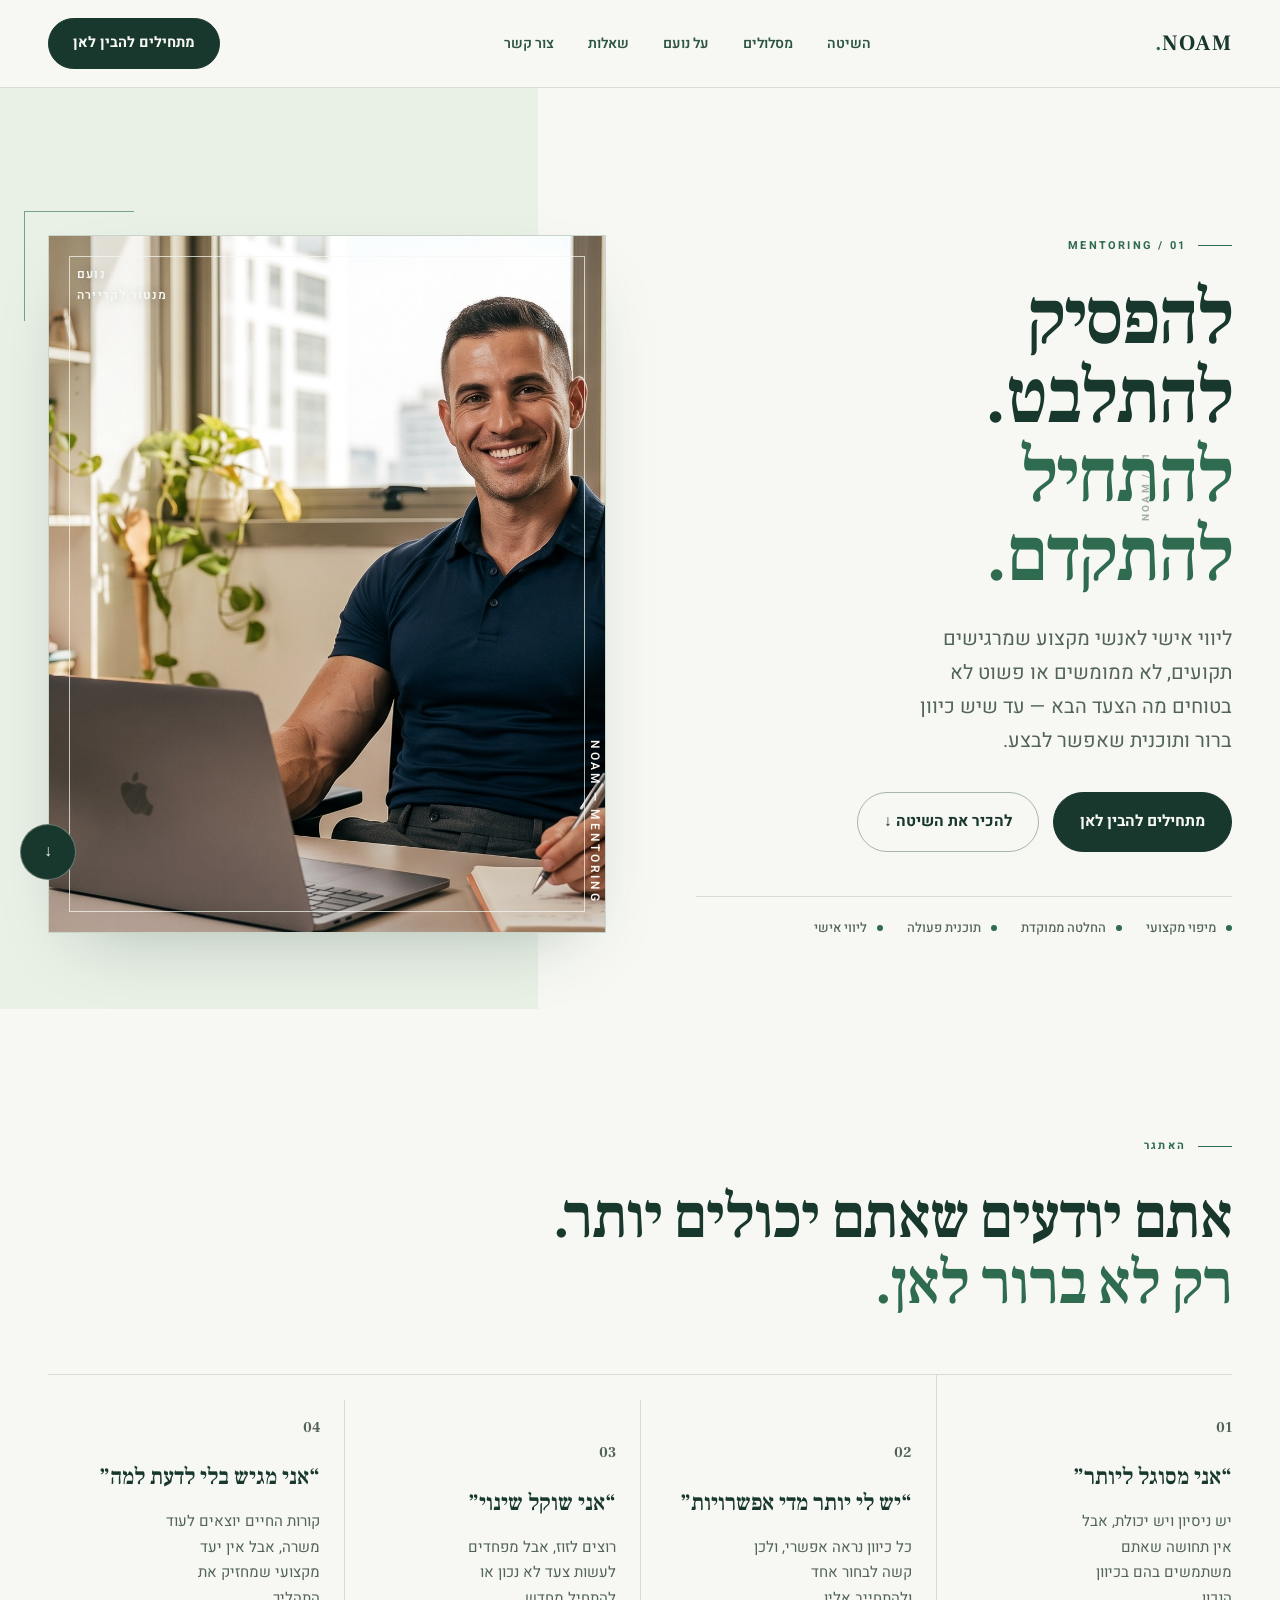
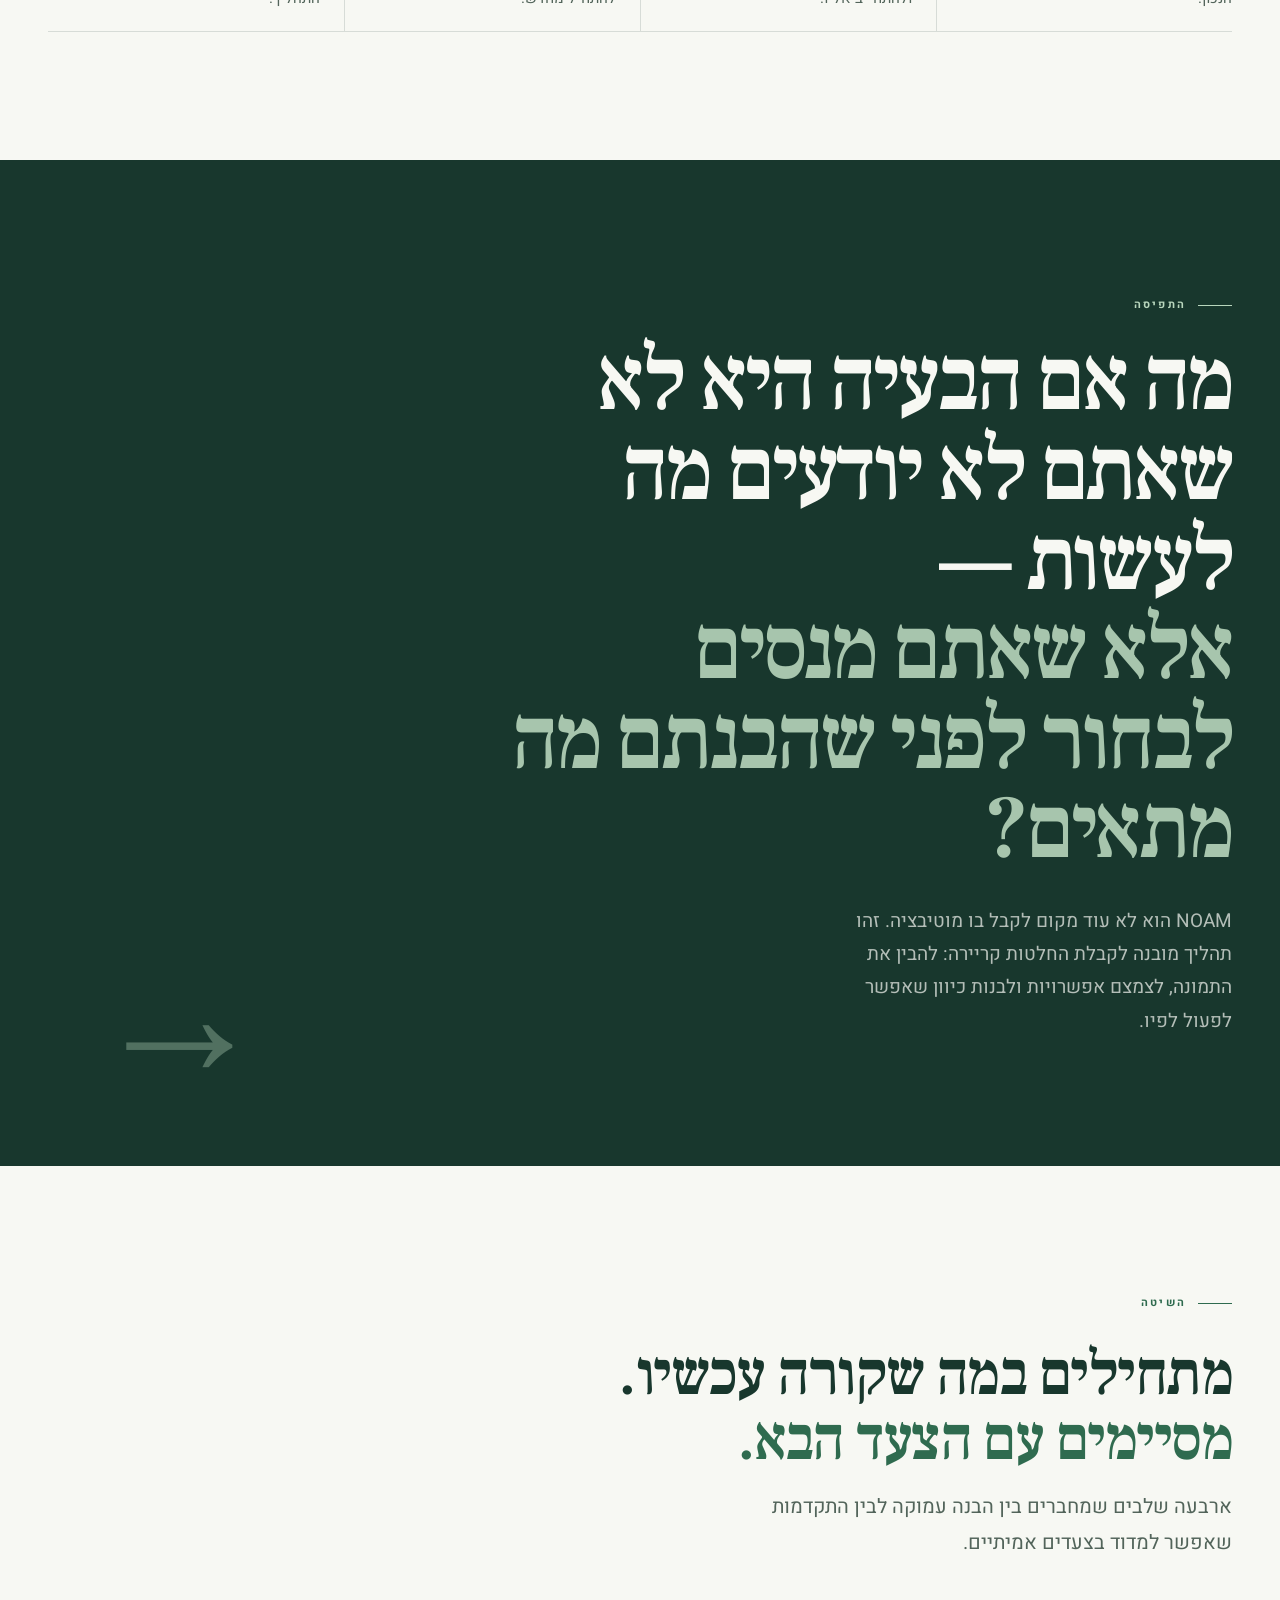
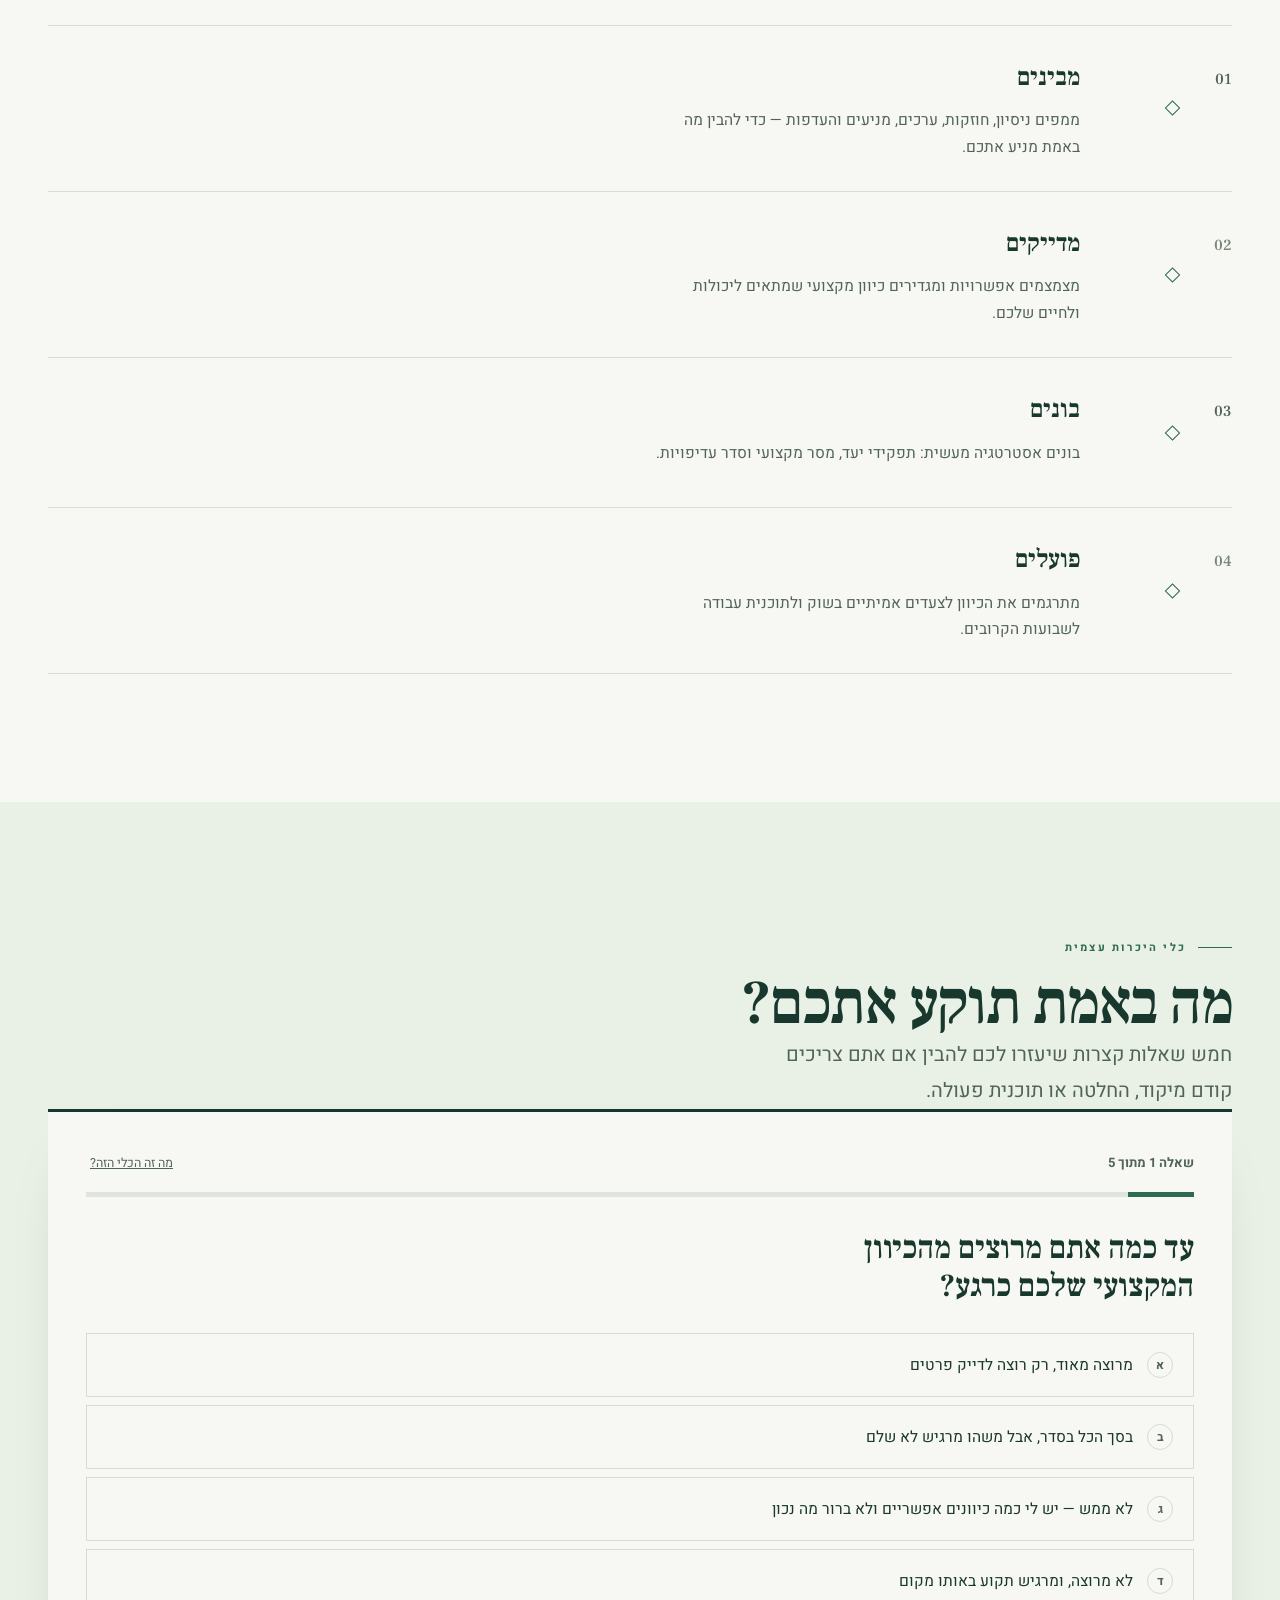
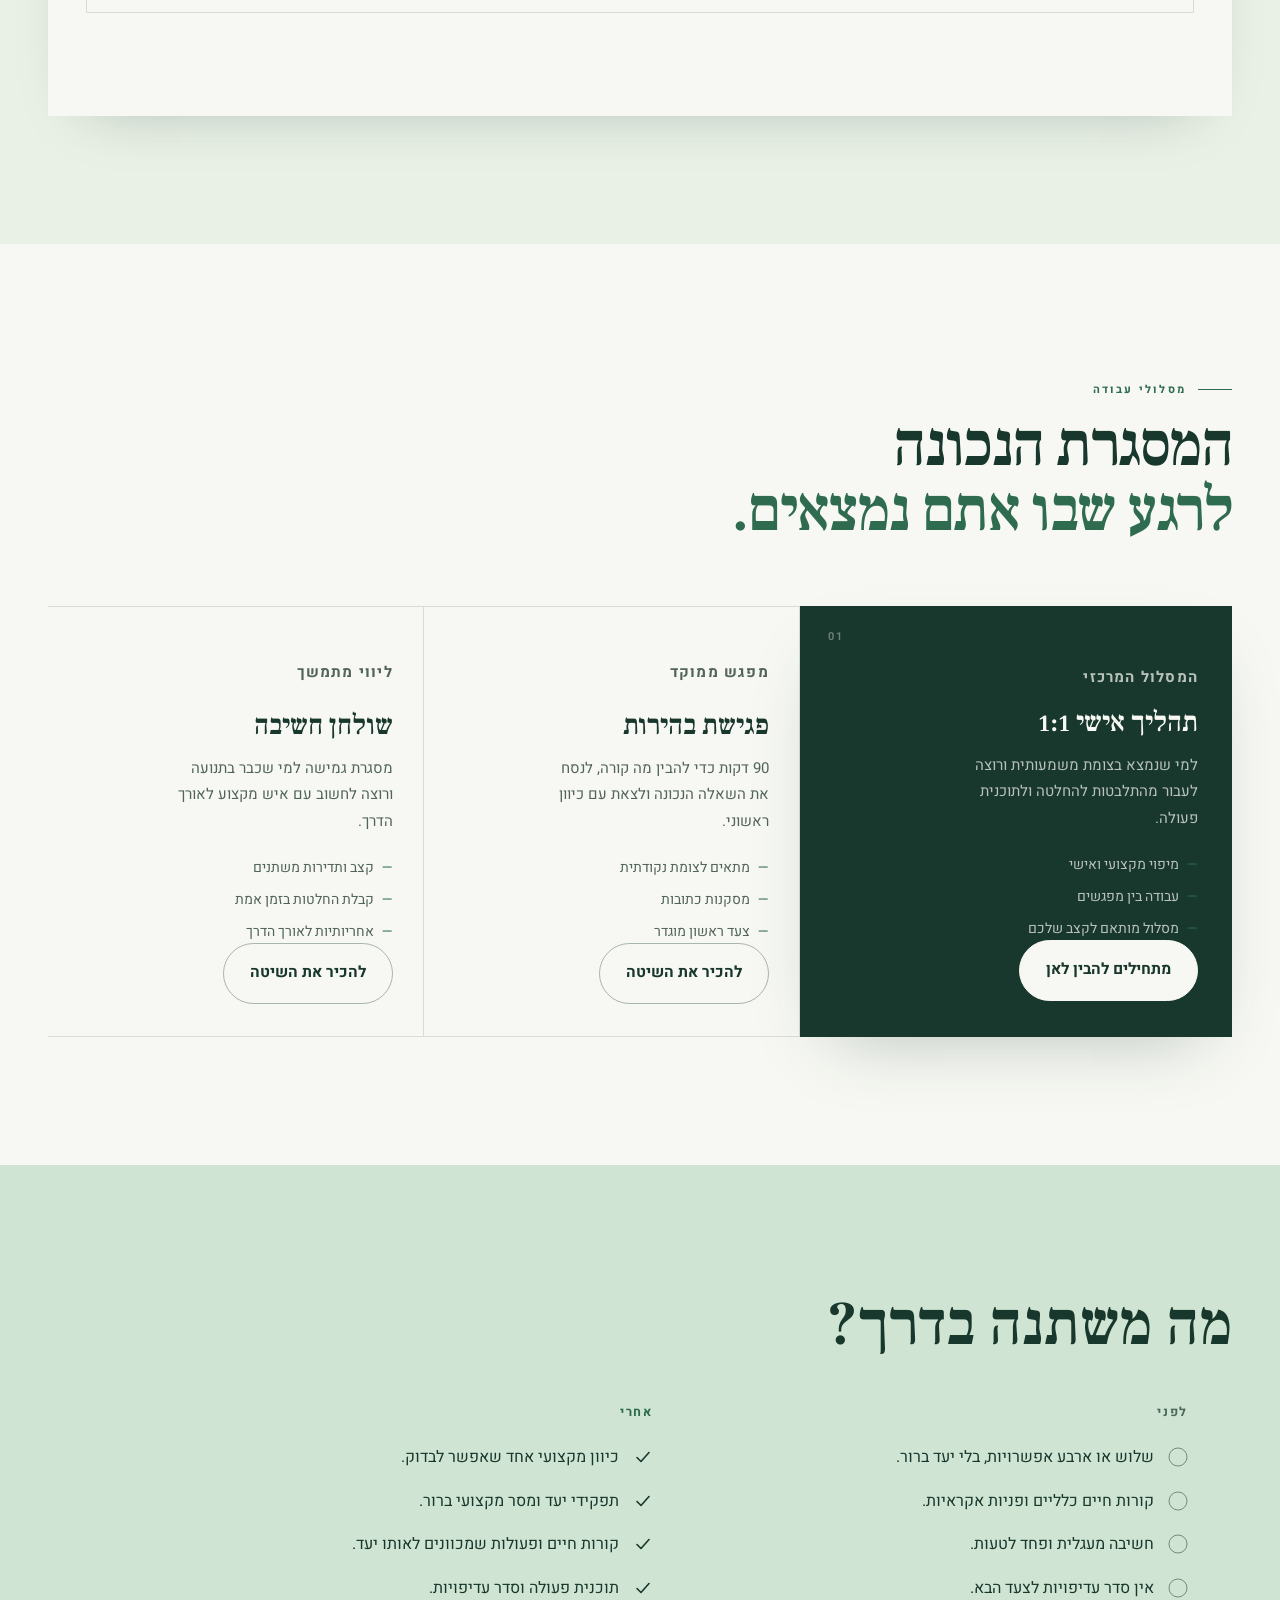
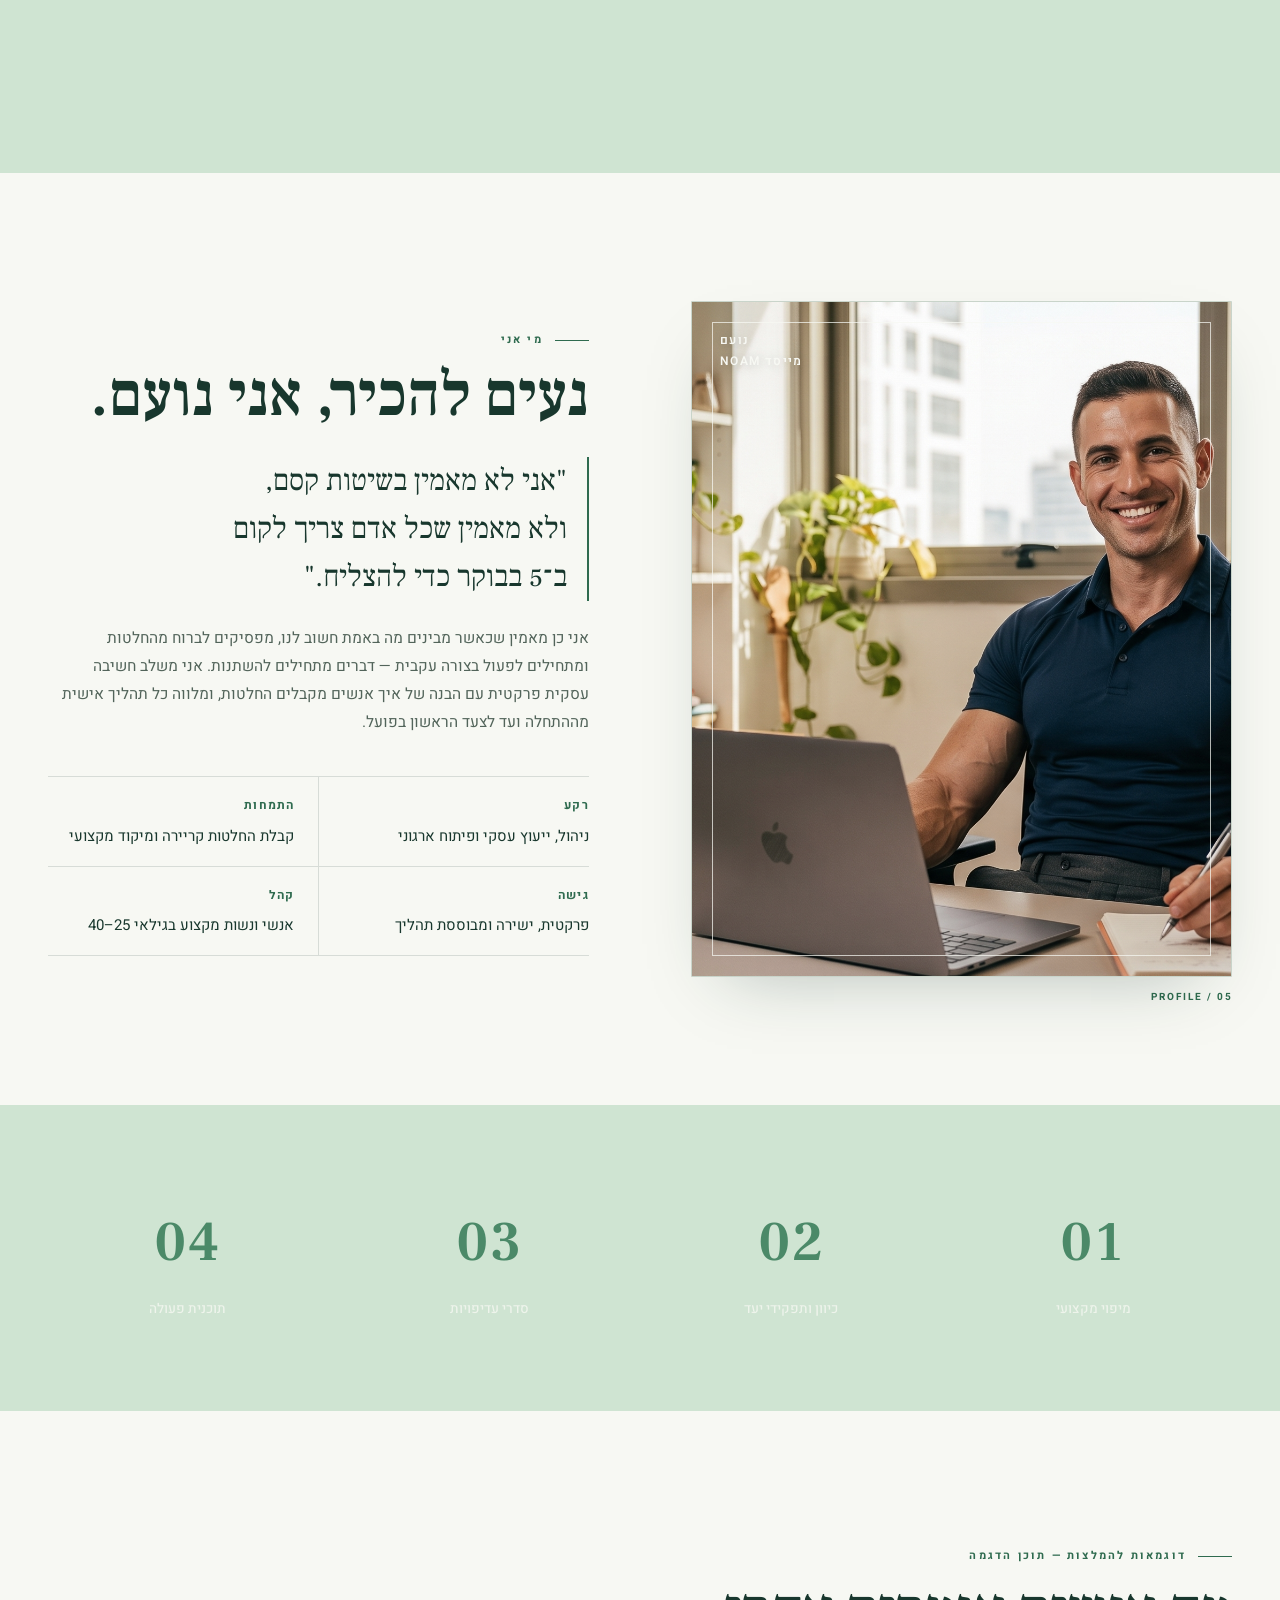
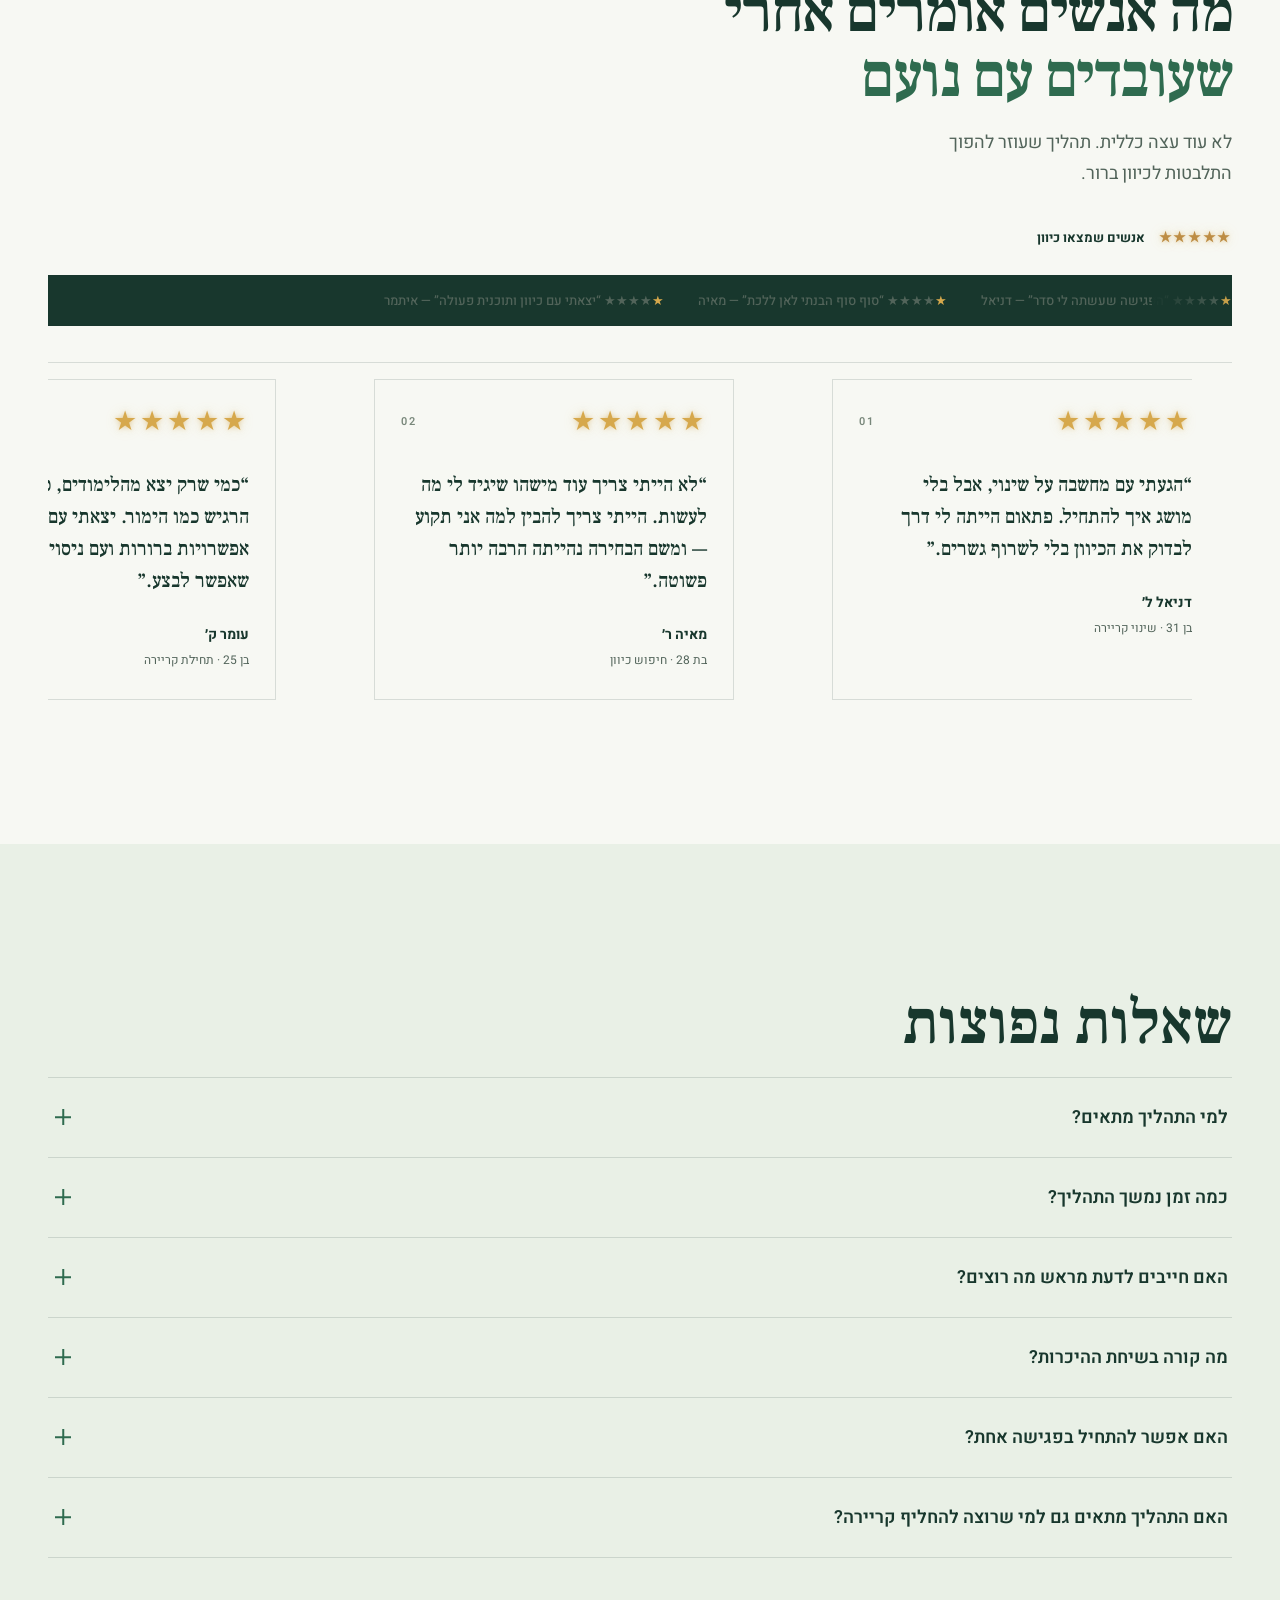
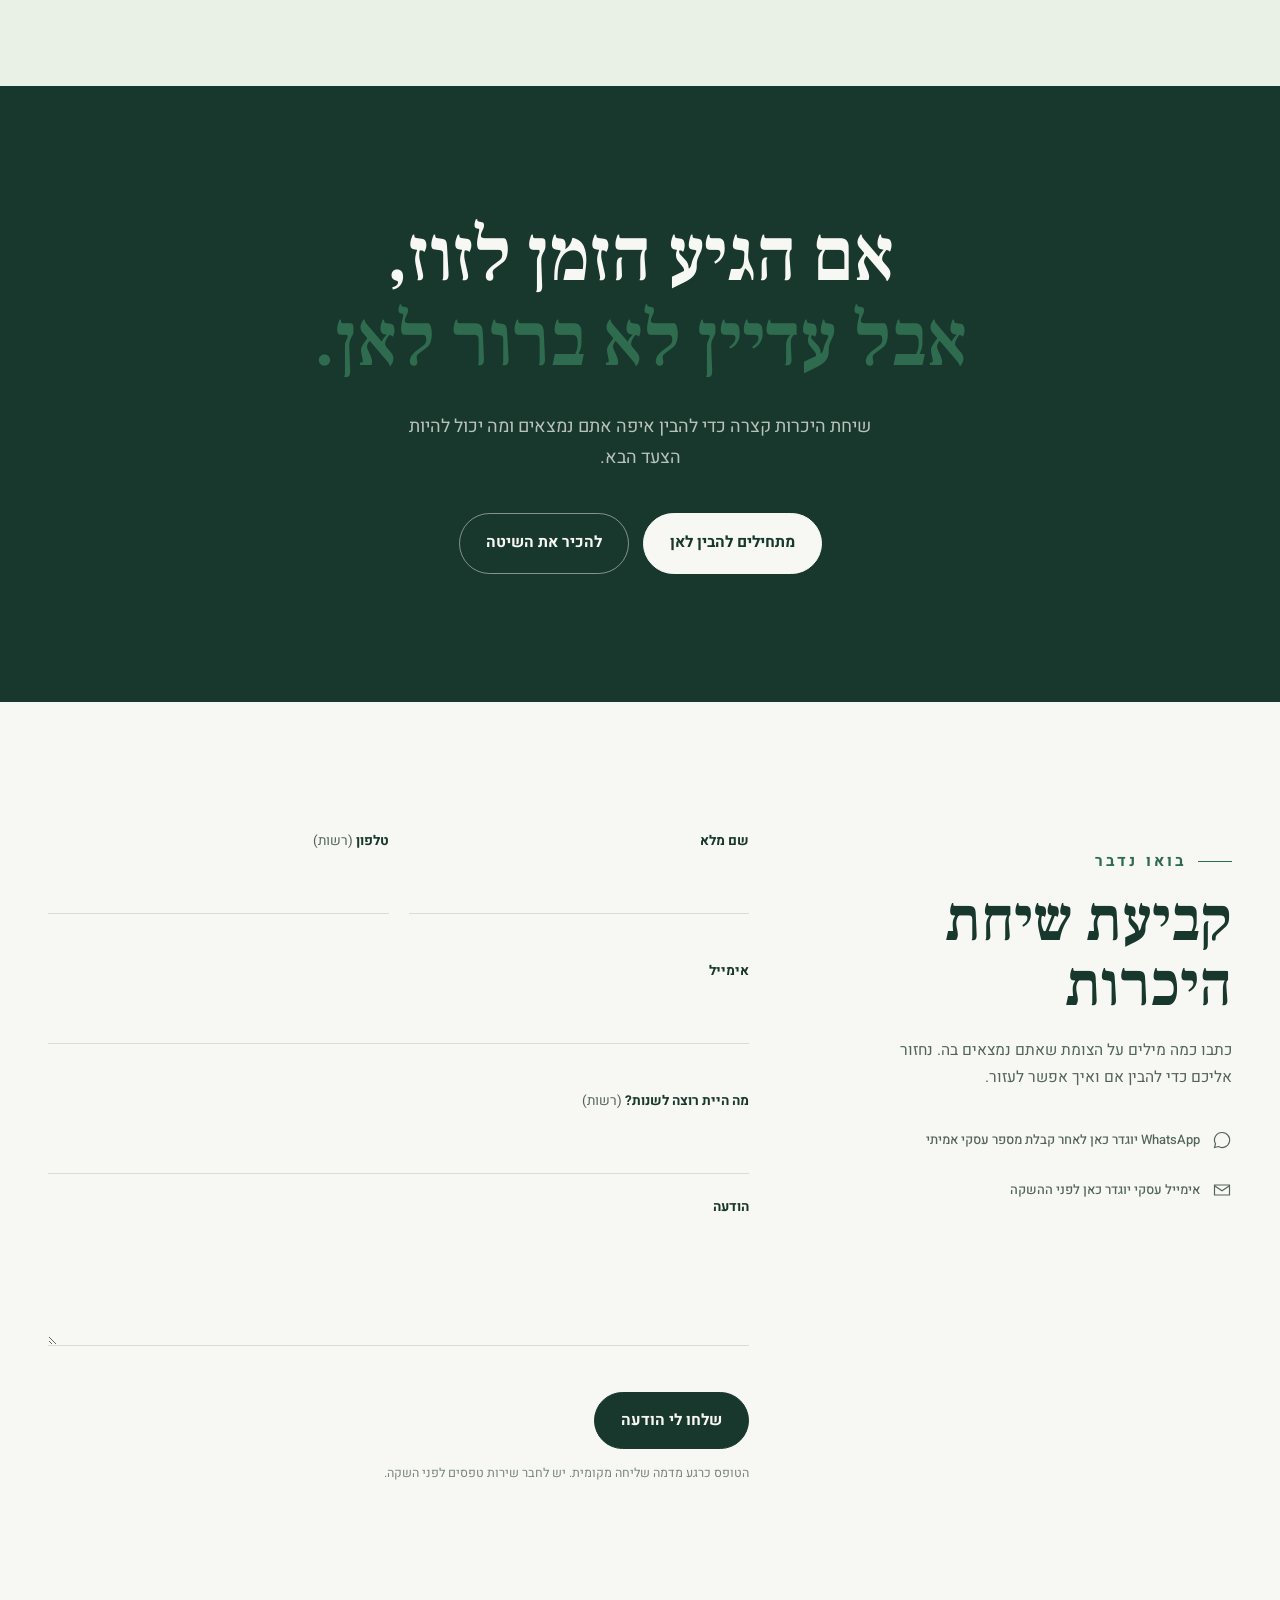
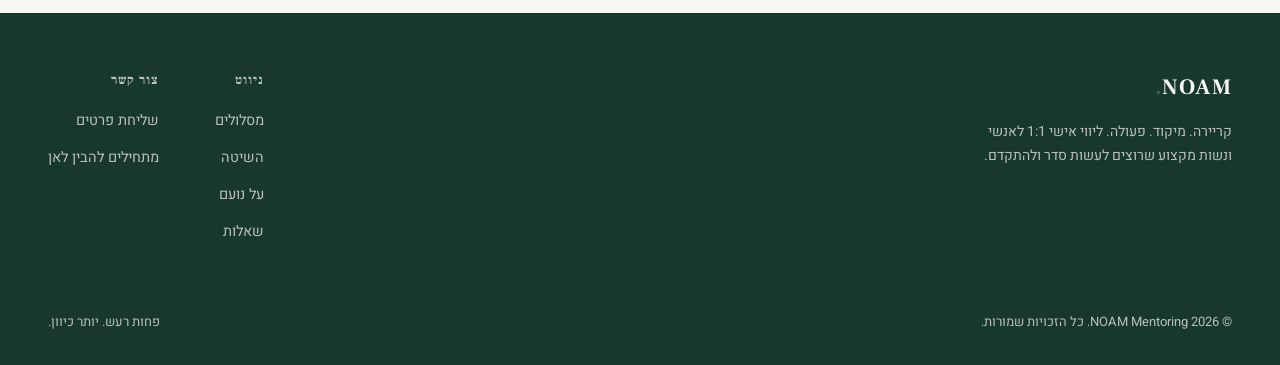
==== commit 9688ea9d: "Create moving testimonial strip" ====
--- a/index.html
+++ b/index.html
@@ -325,6 +325,7 @@
         <span>★★★★★ “יצאתי עם כיוון ותוכנית פעולה” — איתמר</span>
       </div>
       <div class="testimonials__grid testimonials__grid--full reveal">
+        <div class="testimonials__track">
         <figure class="testimonial"><div class="testimonial__top"><span class="testimonial__stars" aria-label="חמישה כוכבים">★★★★★</span><span class="testimonial__number">01</span></div><blockquote>“הגעתי עם מחשבה על שינוי, אבל בלי מושג איך להתחיל. פתאום הייתה לי דרך לבדוק את הכיוון בלי לשרוף גשרים.”</blockquote><figcaption><strong>דניאל ל׳</strong><span>בן 31 · שינוי קריירה</span></figcaption></figure>
         <figure class="testimonial"><div class="testimonial__top"><span class="testimonial__stars" aria-label="חמישה כוכבים">★★★★★</span><span class="testimonial__number">02</span></div><blockquote>“לא הייתי צריך עוד מישהו שיגיד לי מה לעשות. הייתי צריך להבין למה אני תקוע — ומשם הבחירה נהייתה הרבה יותר פשוטה.”</blockquote><figcaption><strong>מאיה ר׳</strong><span>בת 28 · חיפוש כיוון</span></figcaption></figure>
         <figure class="testimonial"><div class="testimonial__top"><span class="testimonial__stars" aria-label="חמישה כוכבים">★★★★★</span><span class="testimonial__number">03</span></div><blockquote>“כמי שרק יצא מהלימודים, כל תפקיד הרגיש כמו הימור. יצאתי עם שתי אפשרויות ברורות ועם ניסוי ראשון שאפשר לבצע.”</blockquote><figcaption><strong>עומר ק׳</strong><span>בן 25 · תחילת קריירה</span></figcaption></figure>
@@ -335,6 +336,7 @@
         <figure class="testimonial"><div class="testimonial__top"><span class="testimonial__stars" aria-label="חמישה כוכבים">★★★★★</span><span class="testimonial__number">08</span></div><blockquote>“הדבר הכי משמעותי היה לצאת מכל מפגש עם פעולה ברורה. פחות דיבורים, יותר צעדים שאפשר לסמן.”</blockquote><figcaption><strong>אלון ב׳</strong><span>בן 38 · בניית תוכנית פעולה</span></figcaption></figure>
         <figure class="testimonial"><div class="testimonial__top"><span class="testimonial__stars" aria-label="חמישה כוכבים">★★★★★</span><span class="testimonial__number">09</span></div><blockquote>“היו לי ספקות לגבי הכיוון שלי, אבל לא רציתי לקבל החלטה מתוך לחץ. התהליך נתן לי ביטחון לבדוק לפני שאני קופץ.”</blockquote><figcaption><strong>שירה נ׳</strong><span>בת 27 · ביטחון בהחלטה</span></figcaption></figure>
         <figure class="testimonial"><div class="testimonial__top"><span class="testimonial__stars" aria-label="חמישה כוכבים">★★★★★</span><span class="testimonial__number">10</span></div><blockquote>“קיבלתי מסגרת לחשוב על מהלך משמעותי בצורה מחושבת: מה הסיכון, מה אפשר לבדוק עכשיו ומה לא חייבים להחליט היום.”</blockquote><figcaption><strong>גיל ע׳</strong><span>בן 42 · מהלך קריירה מחושב</span></figcaption></figure>
+        </div>
       </div>
     </div>
   </section>
--- a/css/styles.css
+++ b/css/styles.css
@@ -652,6 +652,90 @@
     .trust__grid{ grid-template-columns:repeat(2,1fr); gap:24px 12px; }
     .trust__num{ font-size:30px; }
     .footer__top{ gap:28px; }
+  }
+
+  /* ============ MOVING TESTIMONIAL STRIP ============ */
+  .testimonials__trust{ gap:18px; }
+  .testimonials__stars,.testimonial__stars{
+    display:inline-block;
+    color:#d6a84c;
+    font-size:clamp(19px,2.2vw,27px);
+    letter-spacing:.14em;
+    line-height:1;
+    text-shadow:0 0 5px rgba(214,168,76,.55), 0 0 15px rgba(214,168,76,.2);
+  }
+  .testimonials__ticker{ position:relative; gap:42px; border-block:0; margin-top:34px; padding-block:18px; background:var(--ink); color:rgba(247,248,243,.8); }
+  .testimonials__ticker::before,.testimonials__ticker::after{ content:''; position:absolute; top:0; bottom:0; width:80px; z-index:2; pointer-events:none; }
+  .testimonials__ticker::before{ inset-inline-start:0; background:linear-gradient(90deg,var(--ink),transparent); }
+  .testimonials__ticker::after{ inset-inline-end:0; background:linear-gradient(270deg,var(--ink),transparent); }
+  .testimonials__ticker span{ font-size:13px; }
+  .testimonials__ticker span::first-letter{ color:#d6a84c; }
+  .testimonials__grid--full{
+    display:flex;
+    flex-wrap:nowrap;
+    gap:18px;
+    overflow:hidden;
+    margin-inline:calc(50% - 50vw);
+    padding-inline:5vw;
+    border:0;
+    direction:rtl;
+    -webkit-mask-image:linear-gradient(90deg,transparent 0,black 5%,black 95%,transparent 100%); mask-image:linear-gradient(90deg,transparent 0,black 5%,black 95%,transparent 100%);
+  }
+  .testimonials__grid--full .testimonial,
+  .testimonials__grid--full .testimonial + .testimonial,
+  .testimonials__grid--full .testimonial:nth-child(3n+1),
+  .testimonials__grid--full .testimonial:nth-child(2n+1){
+    flex:0 0 min(360px,31vw);
+    min-height:285px;
+    padding:28px 26px;
+    border:1px solid var(--line-on-paper);
+    background:var(--paper);
+  }
+  .testimonials__grid--full .testimonial:hover{ transform:translateY(-5px); }
+  .testimonials__grid--full .testimonial blockquote{ font-size:20px; }
+  @media (min-width:768px){
+    .testimonials__grid--full{ animation:testimonials-loop 48s linear infinite; }
+    .testimonials__grid--full:hover{ animation-play-state:paused; }
+  }
+  @keyframes testimonials-loop{ from{ transform:translateX(0); } to{ transform:translateX(39%); } }
+  @media (max-width:767px){
+    .testimonials__ticker{ margin-inline:-20px; padding-inline:20px; }
+    .testimonials__grid--full{ margin-inline:-20px; padding-inline:20px; gap:14px; -webkit-mask-image:linear-gradient(90deg,transparent 0,black 7%,black 93%,transparent 100%); mask-image:linear-gradient(90deg,transparent 0,black 7%,black 93%,transparent 100%); }
+    .testimonials__grid--full .testimonial,
+    .testimonials__grid--full .testimonial + .testimonial,
+    .testimonials__grid--full .testimonial:nth-child(3n+1),
+    .testimonials__grid--full .testimonial:nth-child(2n+1){ flex-basis:min(315px,82vw); min-height:300px; }
+  }
+  @media (prefers-reduced-motion:reduce){
+    .testimonials__grid--full{ animation:none; overflow-x:auto; scroll-snap-type:x proximity; }
+    .testimonials__grid--full .testimonial{ scroll-snap-align:start; }
+  }
+
+  /* Final strip correction: animate the track, keep the viewport still. */
+  .testimonials__grid--full{ display:block; overflow:hidden; width:100%; max-width:100%; margin-inline:0; padding-inline:0; -webkit-mask-image:none; mask-image:none; }
+  .testimonials__track{ display:flex; flex-wrap:nowrap; gap:18px; width:max-content; direction:rtl; }
+  .testimonials__grid--full .testimonial,
+  .testimonials__grid--full .testimonial + .testimonial,
+  .testimonials__grid--full .testimonial:nth-child(3n+1),
+  .testimonials__grid--full .testimonial:nth-child(2n+1){ flex:0 0 min(360px,31vw); }
+  .testimonials__track .testimonial__stars{ font-size:clamp(19px,2.2vw,27px); color:#d6a84c; text-shadow:0 0 5px rgba(214,168,76,.55),0 0 15px rgba(214,168,76,.2); }
+  @media (min-width:768px){
+    .testimonials__track{ animation:testimonials-track-loop 48s linear infinite; }
+    .testimonials__grid--full:hover .testimonials__track{ animation-play-state:paused; }
+  }
+  @keyframes testimonials-track-loop{ from{ transform:translateX(0); } to{ transform:translateX(39%); } }
+  @media (max-width:767px){
+    .testimonials__grid--full{ margin-inline:-20px; width:calc(100% + 40px); max-width:none; padding-inline:20px; overflow-x:auto; }
+    .testimonials__track{ gap:14px; }
+    .testimonials__grid--full .testimonial,
+    .testimonials__grid--full .testimonial + .testimonial,
+    .testimonials__grid--full .testimonial:nth-child(3n+1),
+    .testimonials__grid--full .testimonial:nth-child(2n+1){ flex-basis:min(315px,82vw); }
+  }
+  @media (prefers-reduced-motion:reduce){
+    .testimonials__track{ animation:none; }
+    .testimonials__grid--full{ overflow-x:auto; scroll-snap-type:x proximity; }
+    .testimonials__grid--full .testimonial{ scroll-snap-align:start; }
   }
 
   /* ============ TESTIMONIAL SYSTEM ============ */
